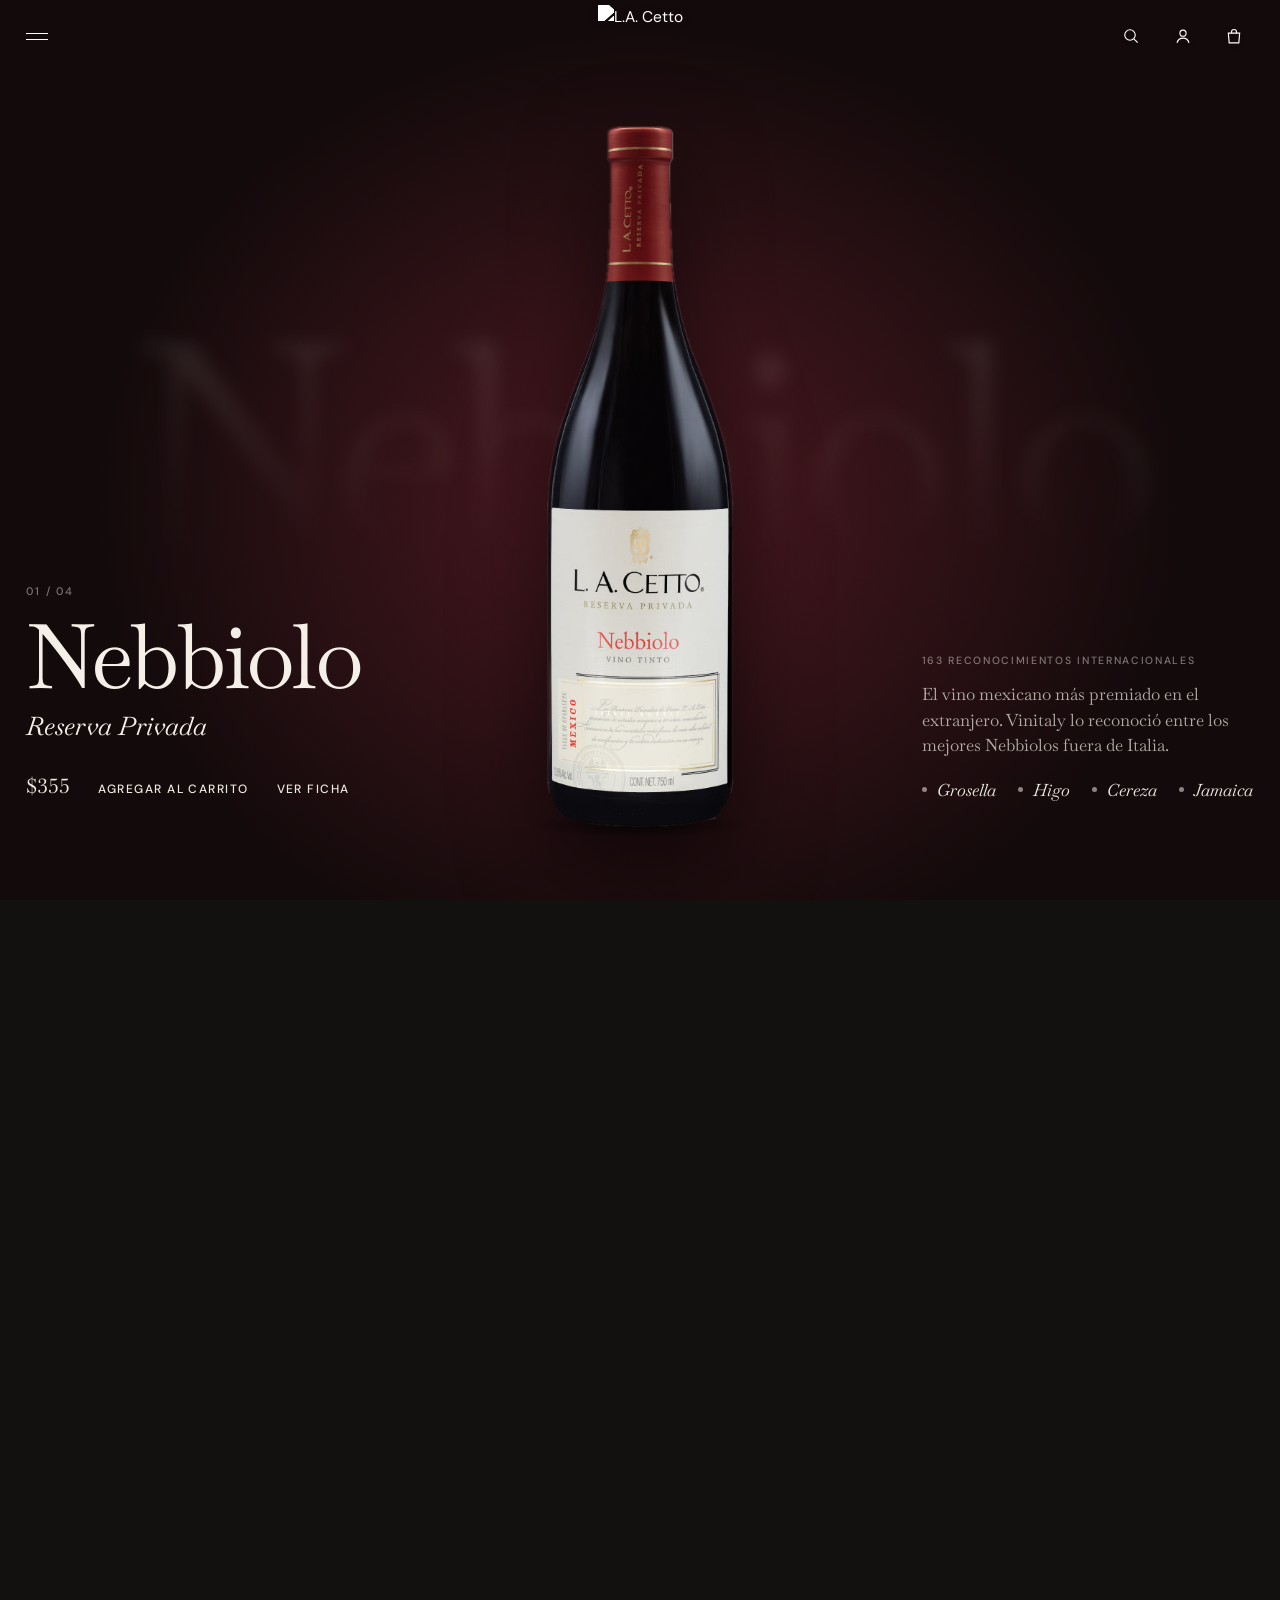
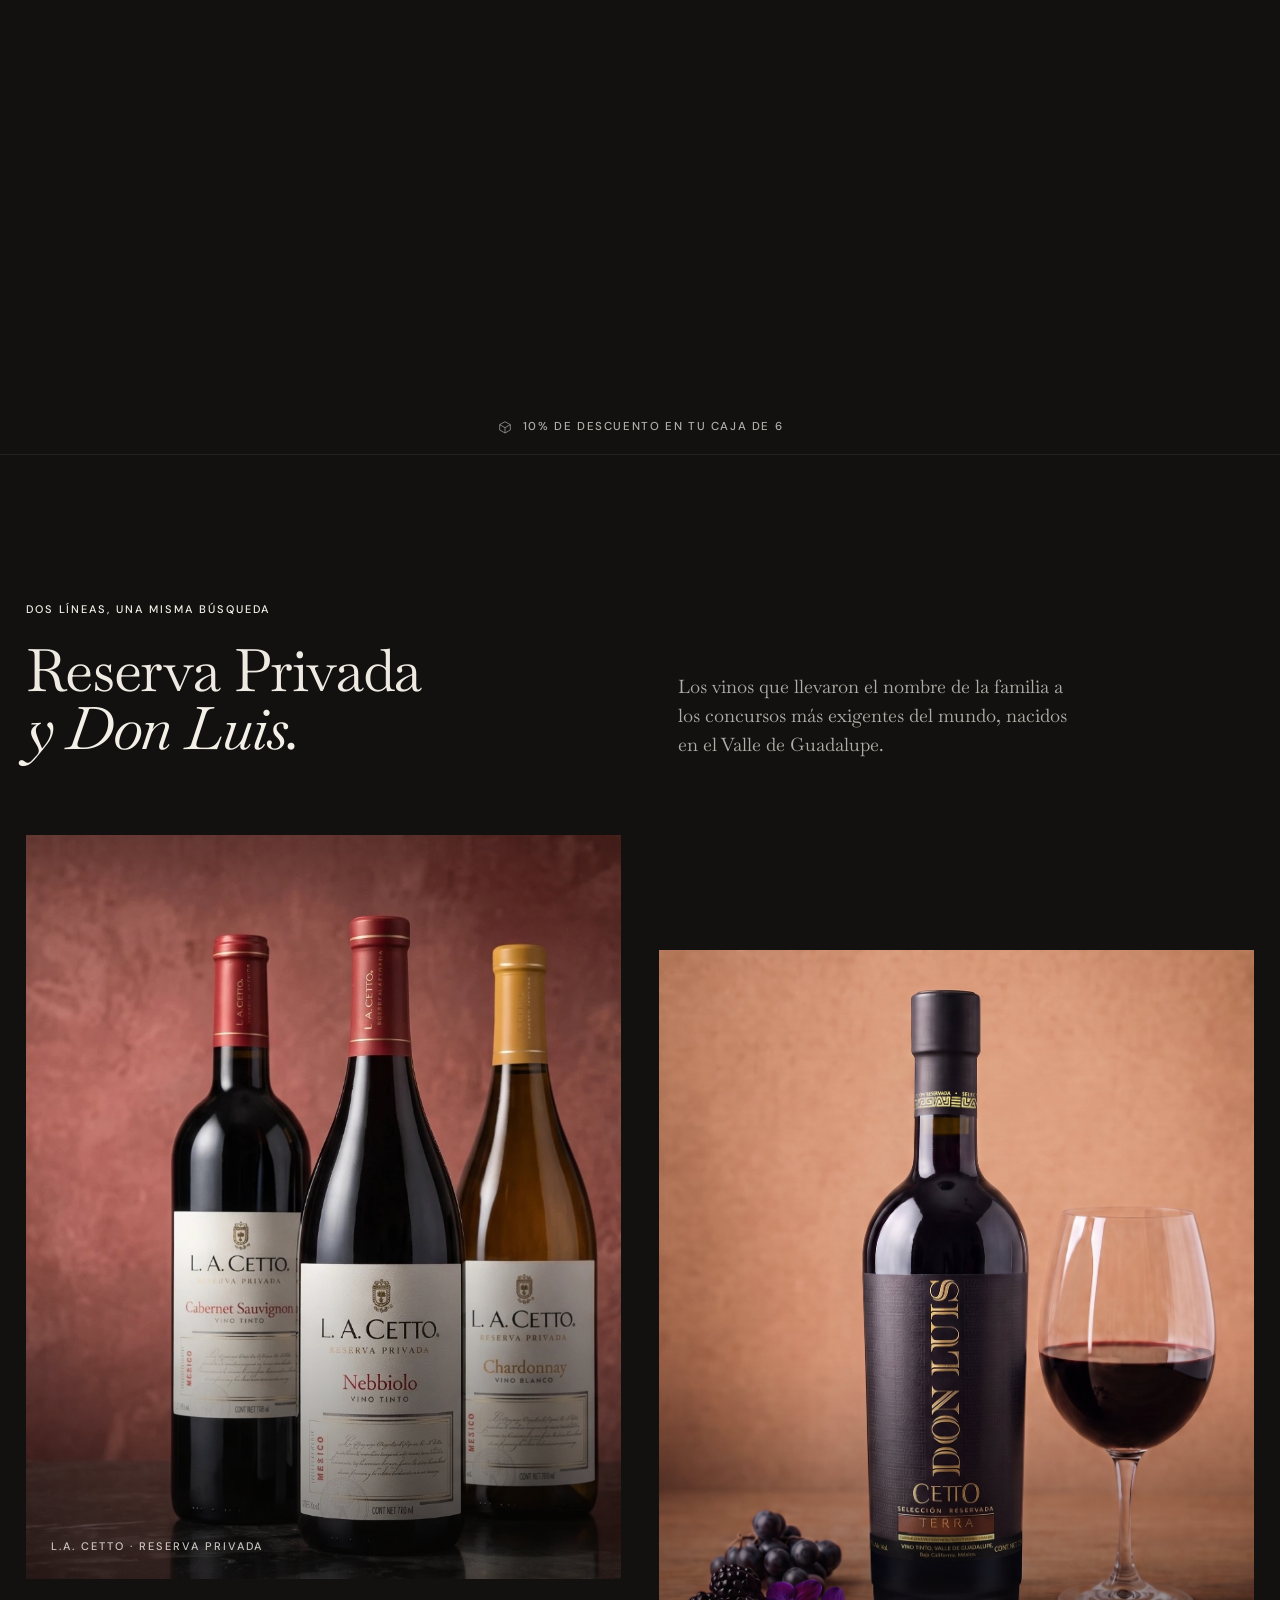
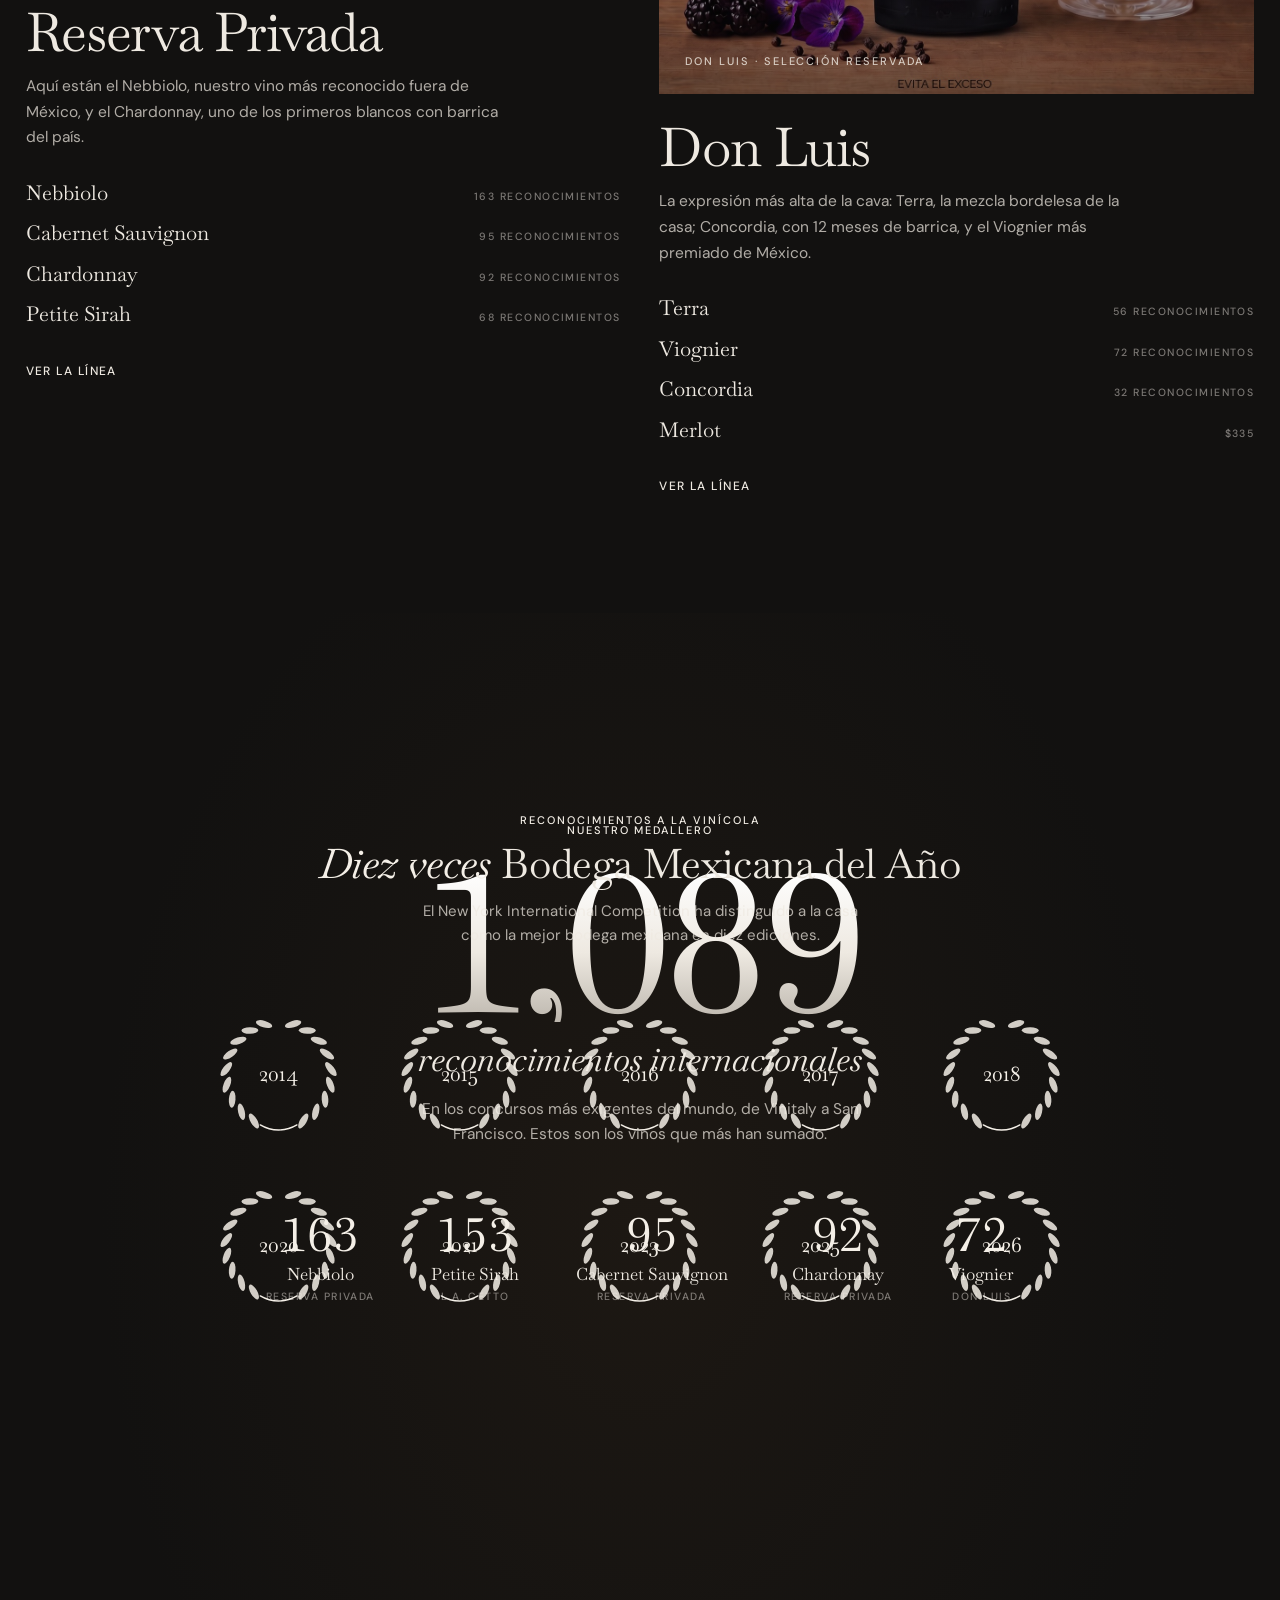
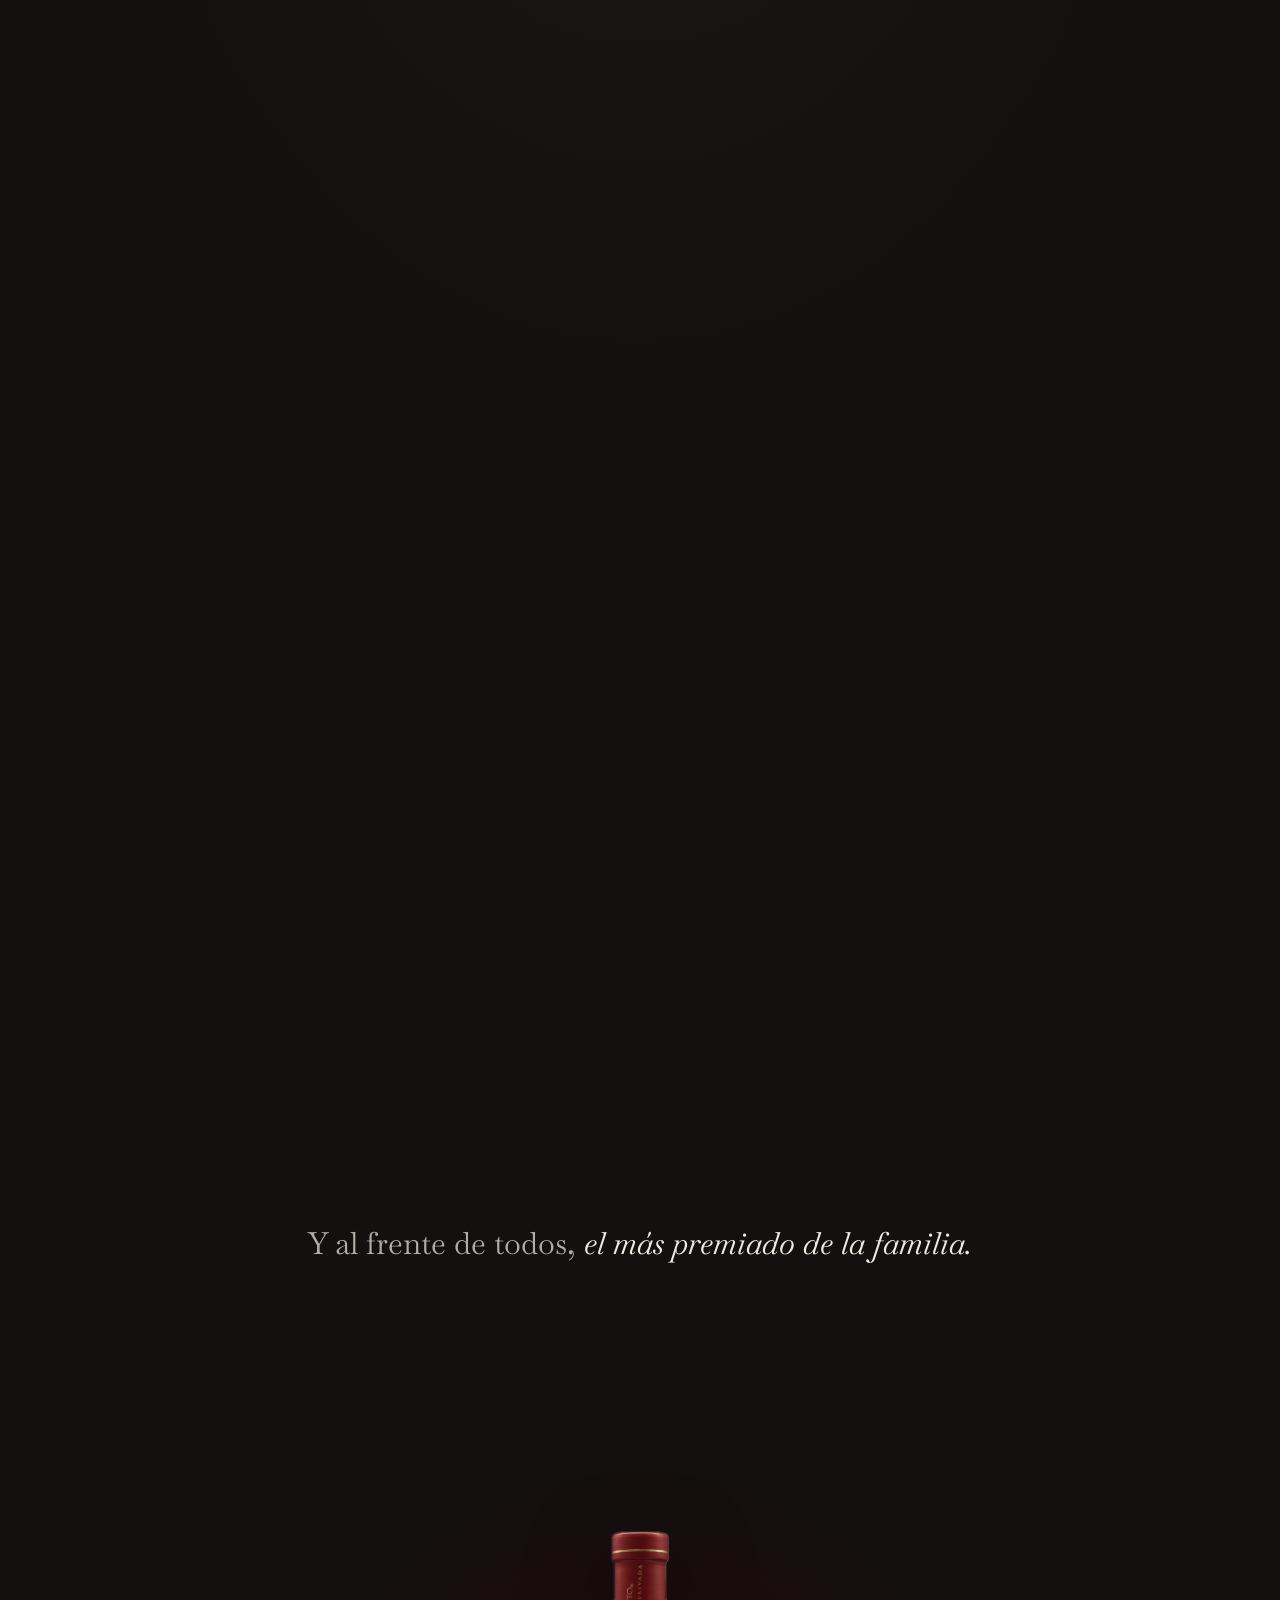
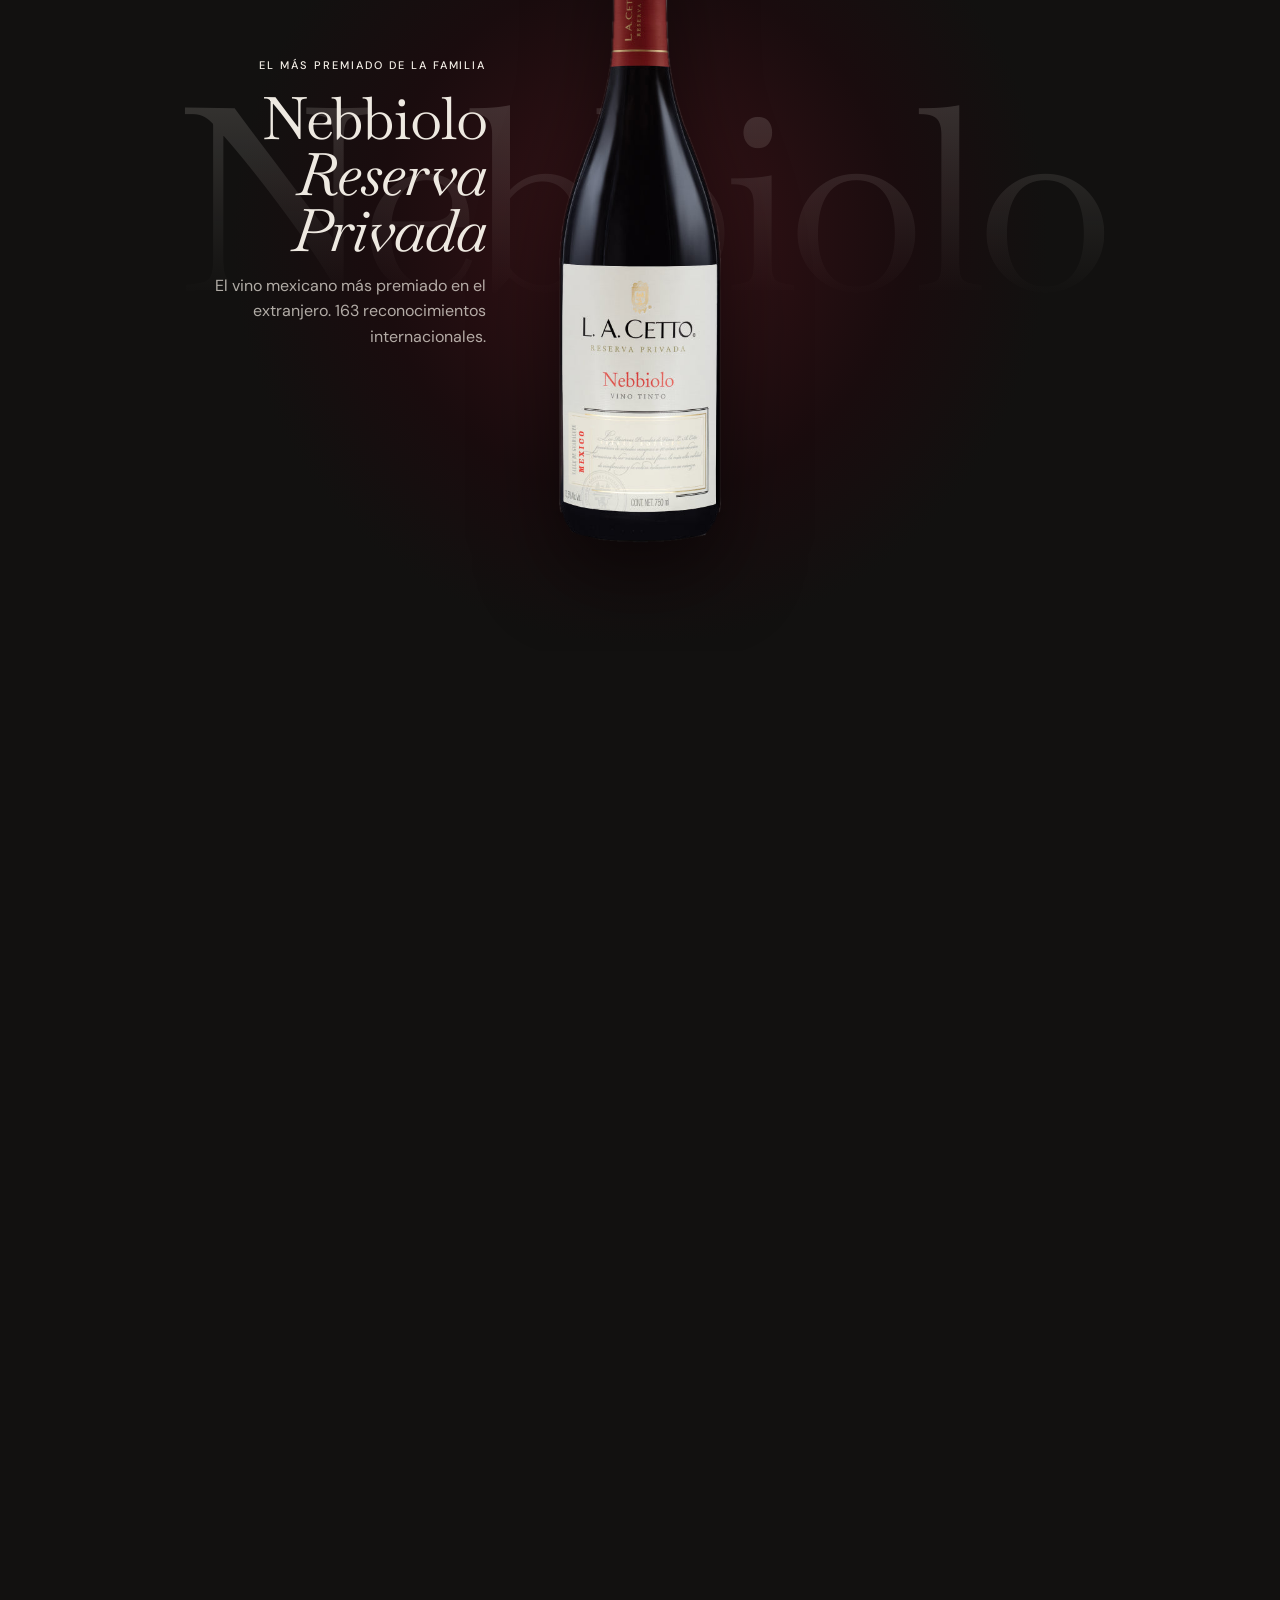
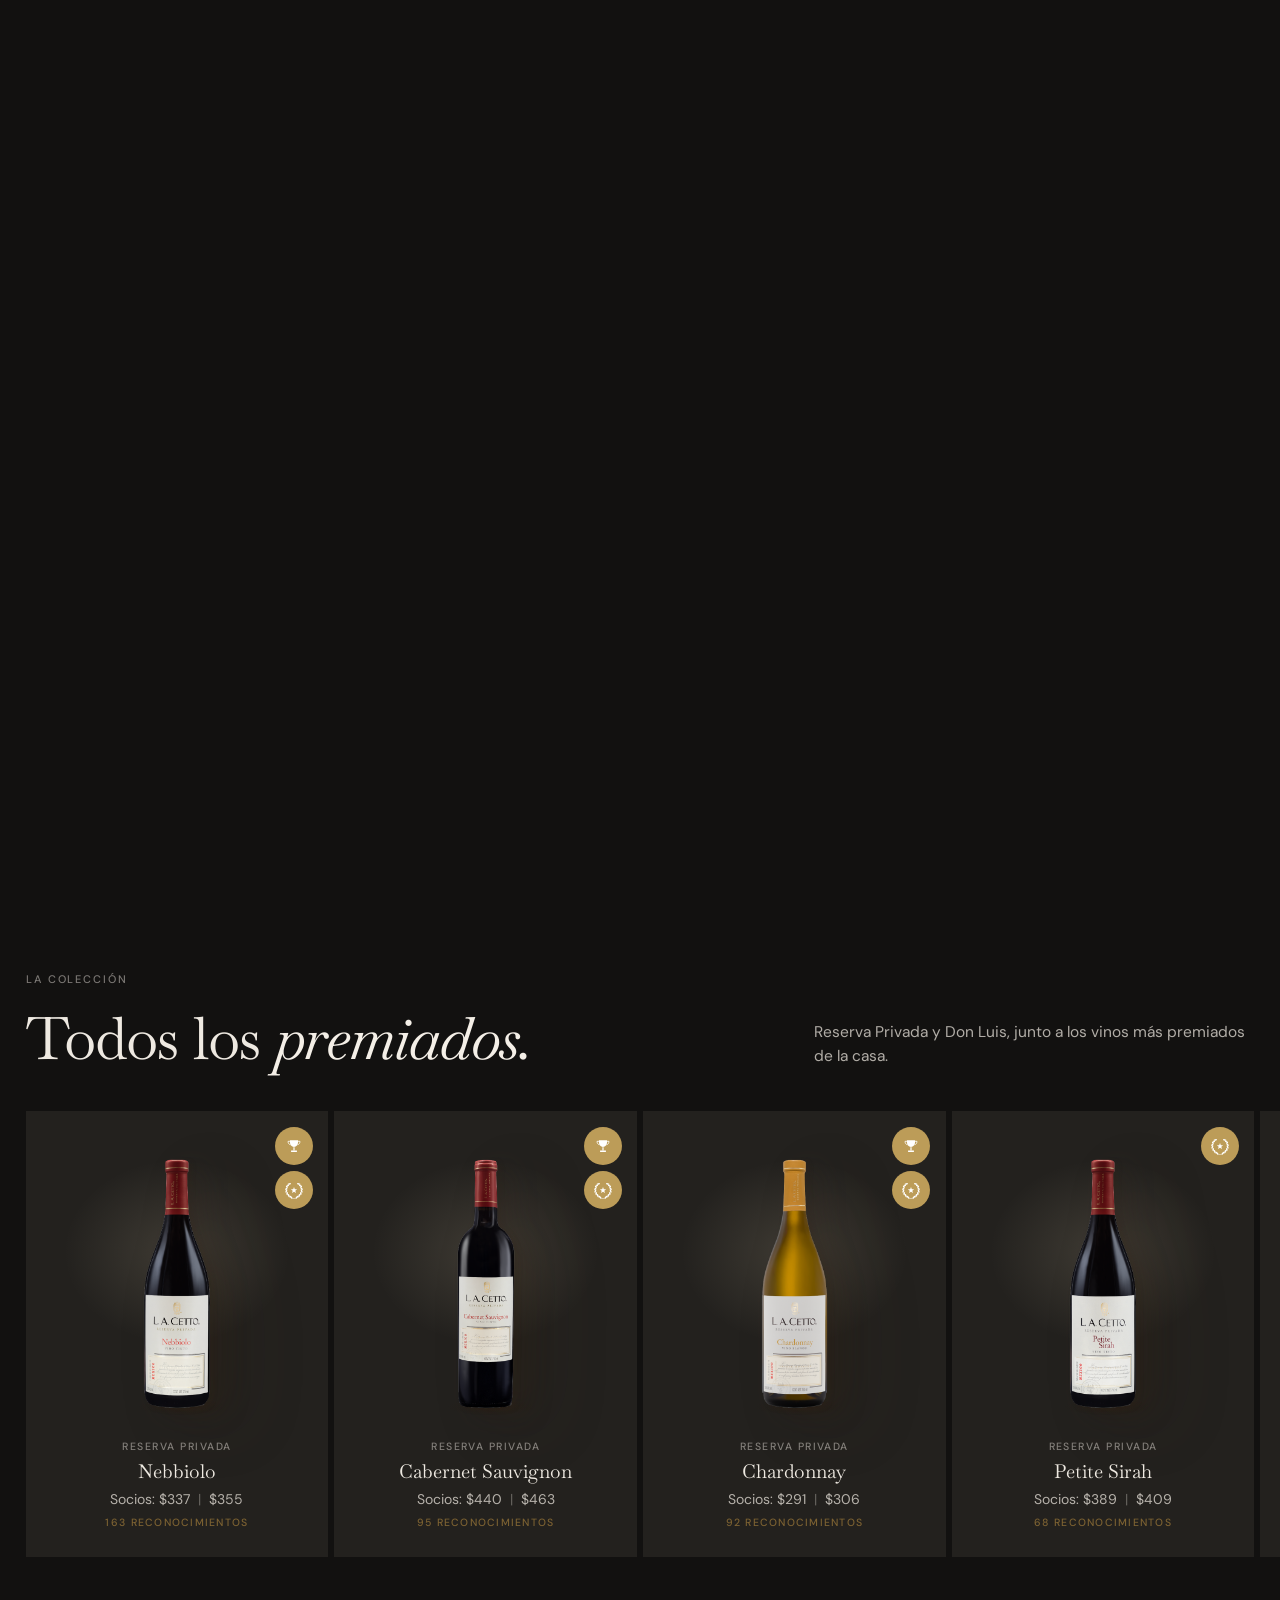
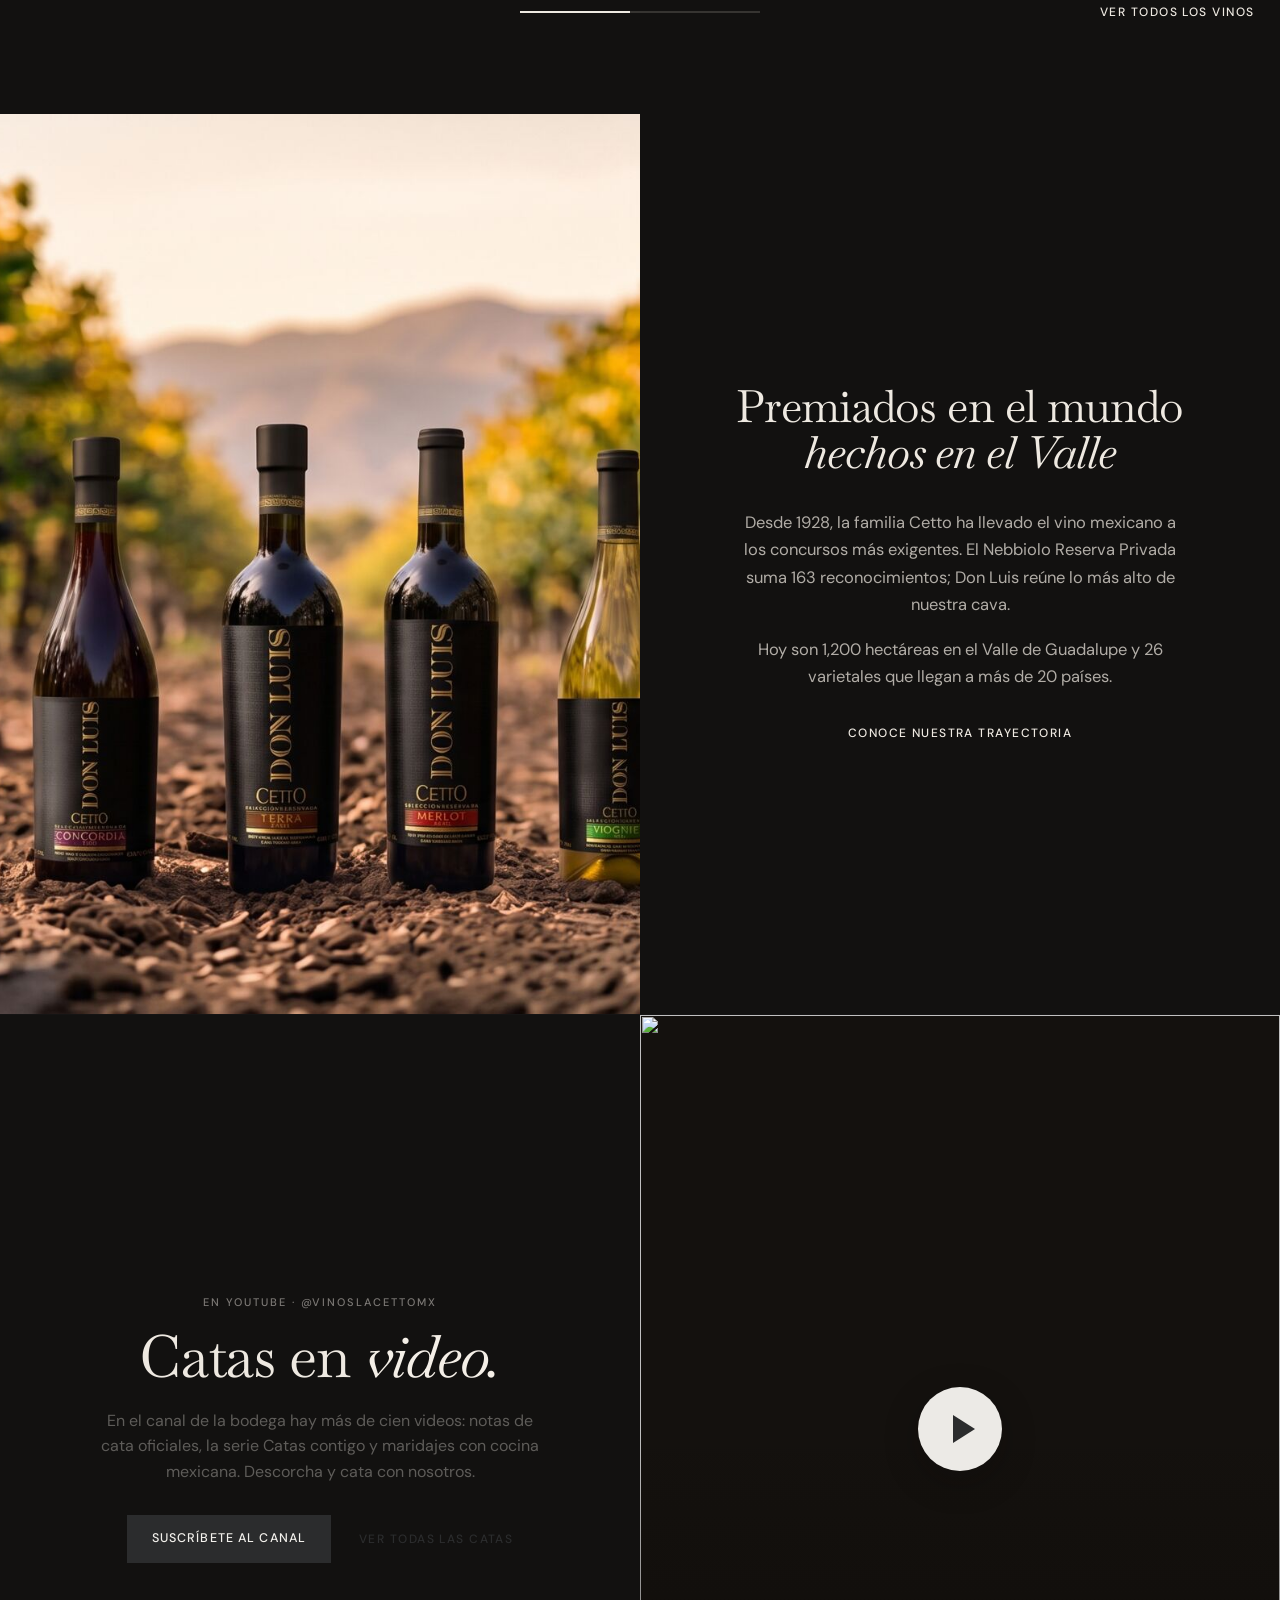
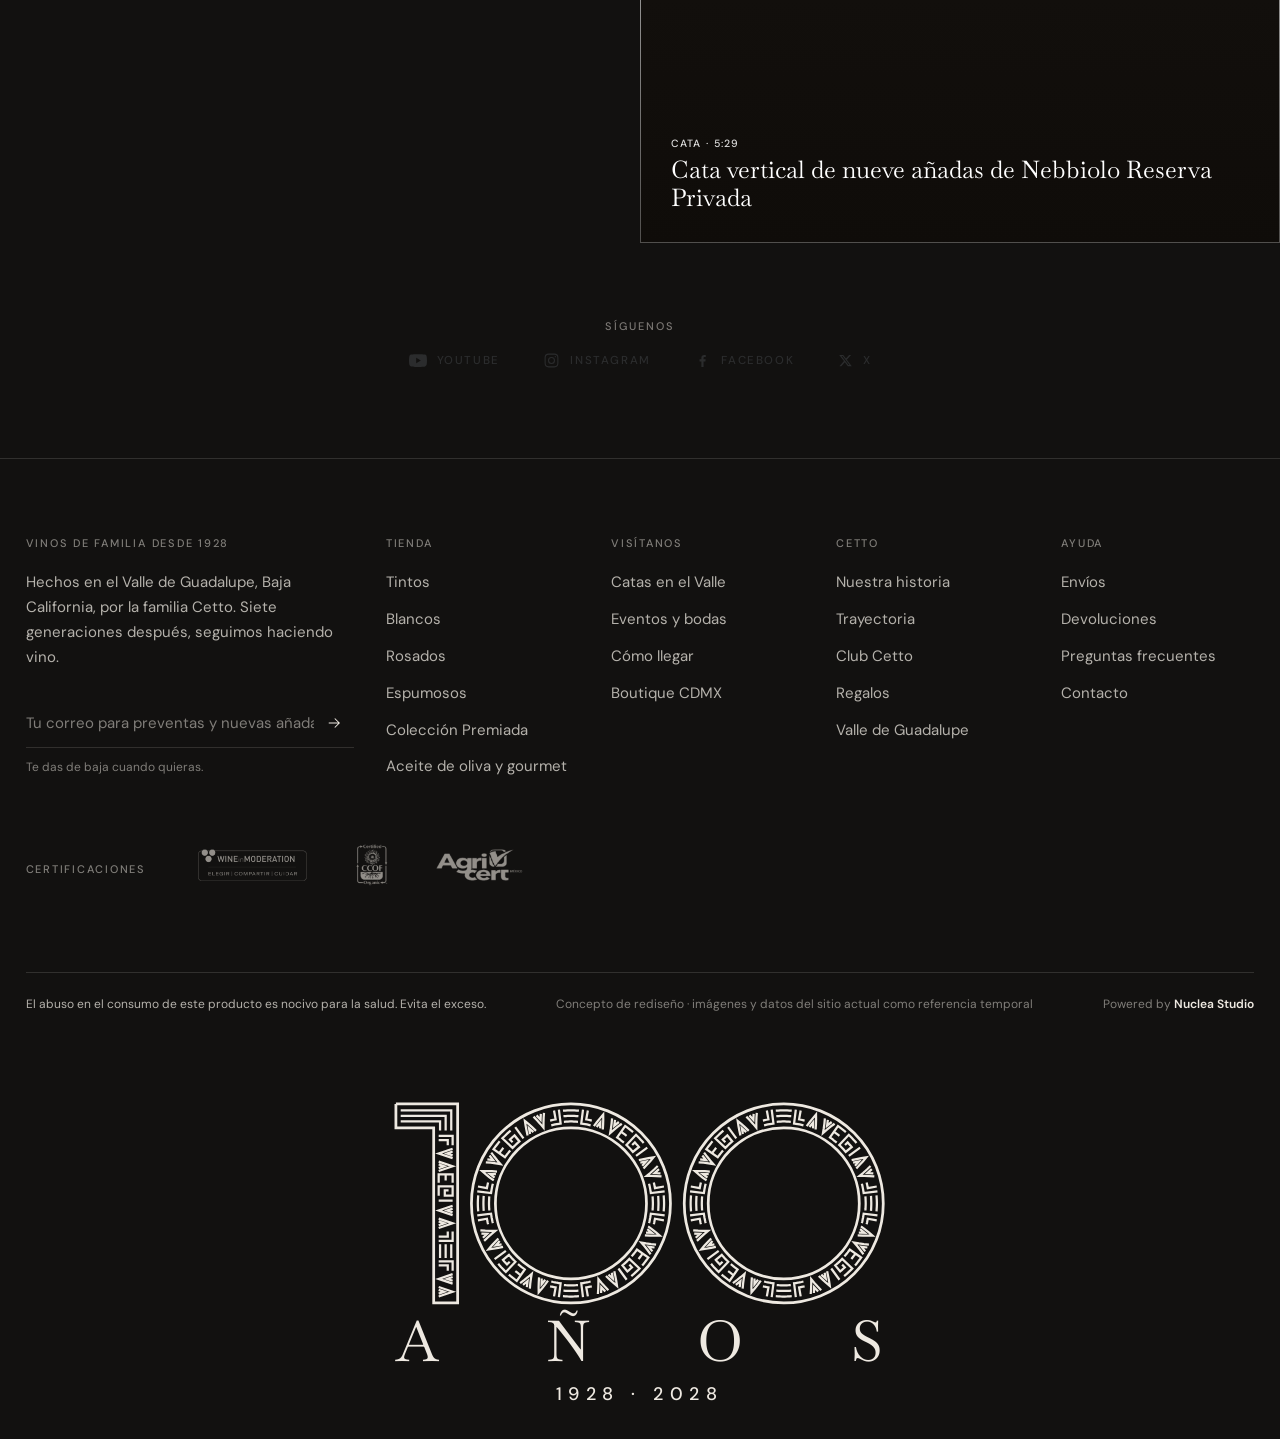
==== lacetto-coleccion.html @ 9862a03a "Concepto de rediseño de L.A. Cetto: prototipo navegable Sitio estático con portada, tienda, ficha, c" ====
<!doctype html>
<html lang="es">
<head>
<meta charset="utf-8">
<meta name="viewport" content="width=device-width, initial-scale=1">
<title>L.A. Cetto · Colección Premiada</title>
<meta name="description" content="Concepto: los vinos más reconocidos de L.A. Cetto, Reserva Privada y Don Luis. Banners que se descubren al bajar, sus 1,089 reconocimientos uno por uno y el Nebbiolo en 3D. Datos del sitio actual de lacetto.mx.">
<link rel="preconnect" href="https://fonts.googleapis.com">
<link rel="preconnect" href="https://fonts.gstatic.com" crossorigin>
<link href="https://fonts.googleapis.com/css2?family=Baskervville:ital@0;1&family=DM+Sans:opsz,wght@9..40,400..600&family=Playfair:opsz,wght@5..1200,300..500&display=swap" rel="stylesheet">
<link rel="icon" type="image/svg+xml" href="media/favicon.svg">
<!-- compartir -->
<link rel="icon" href="favicon.ico" sizes="any">
<link rel="apple-touch-icon" href="media/apple-touch-icon.png">
<meta name="theme-color" content="#F3F1EC">
<meta name="robots" content="noindex, nofollow">
<meta property="og:type" content="website">
<meta property="og:locale" content="es_MX">
<meta property="og:site_name" content="L.A. Cetto · Concepto de rediseño">
<meta property="og:title" content="L.A. Cetto · Colección Premiada">
<meta property="og:description" content="Concepto: los vinos más reconocidos de L.A. Cetto, Reserva Privada y Don Luis. Banners que se descubren al bajar, sus 1,089 reconocimientos uno por uno y el Nebbiolo en 3D. Datos del sitio actual de lacetto.mx.">
<meta property="og:url" content="https://zamirpadilla.github.io/lacetto-concepto/lacetto-coleccion.html">
<meta property="og:image" content="https://zamirpadilla.github.io/lacetto-concepto/media/og-banner.jpg">
<meta property="og:image:width" content="1200">
<meta property="og:image:height" content="630">
<meta property="og:image:alt" content="Chardonnay Reserva Privada de L.A. Cetto sobre una roca frente al mar, con el texto: Una boutique de vinos, de punta a punta">
<meta name="twitter:card" content="summary_large_image">
<meta name="twitter:title" content="L.A. Cetto · Colección Premiada">
<meta name="twitter:description" content="Concepto: los vinos más reconocidos de L.A. Cetto, Reserva Privada y Don Luis. Banners que se descubren al bajar, sus 1,089 reconocimientos uno por uno y el Nebbiolo en 3D. Datos del sitio actual de lacetto.mx.">
<meta name="twitter:image" content="https://zamirpadilla.github.io/lacetto-concepto/media/og-banner.jpg">
<!-- /compartir -->
<link rel="stylesheet" href="cetto-base.css">
<style>
/* ===== Colección Premiada: empieza oscura (la cava) y al llegar a la colección se aclara ===== */
body.dk{background:#121110;color:#EEE9E1;--dk:#121110;--dk2:#1A1917;--lt:#EEE9E1;--lt2:rgba(238,233,225,.72);--lt3:rgba(238,233,225,.48);--gold:#F4EFE7;--gold2:#F4EFE7;--wine:#6E1F2A;
  transition:background-color 1s var(--ease),color 1s var(--ease)}
.dk .hdr.solid{background:rgba(18,17,16,.86);color:var(--lt);box-shadow:0 1px 0 rgba(238,233,225,.08);-webkit-backdrop-filter:blur(14px);backdrop-filter:blur(14px)}
.dk .hdr.solid .logo img{filter:brightness(0) invert(.92)}
.dk .hdr.solid .cartb .badge{background:var(--lt);color:var(--dk)}
.dk .hdr{transition:background .6s,color .6s,box-shadow .4s,transform .5s var(--ease)}
.dk .notes{background:var(--dk);border-color:rgba(238,233,225,.08)}
.dk .notes-in>span{color:var(--lt2)}
.dk :focus-visible{outline-color:var(--lt)}
.dk .ul{color:var(--lt)}
/* menú, carrito y buscador son paneles claros: su texto va oscuro */
.dk .drawer,.dk .srch,.dk .pnav,.dk .age{color:var(--ink)}
.dk .drawer .ul,.dk .srch .ul{color:var(--ink)}
.dk .drawer :focus-visible,.dk .srch :focus-visible{outline-color:var(--ink)}
.cp-k{font:500 11px/1.3 var(--sans);letter-spacing:.18em;text-transform:uppercase;color:var(--lt3)}
.cp-k.g{color:var(--gold)}
.cp-h2{font:400 clamp(40px,4.6vw,76px)/1 var(--serif);letter-spacing:-.022em}
.cp-h2 em{font-style:italic;color:var(--gold)}
/* palabra de fondo: rellena con un degradado muy tenue; aparece primero y, cuando llega el texto, se difumina */
.cp-word{position:absolute;left:50%;top:50%;transform:translate(-50%,-50%) scale(1.04);font:400 clamp(130px,22vw,380px)/.8 var(--serif);letter-spacing:-.045em;white-space:nowrap;pointer-events:none;user-select:none;
  color:transparent;background:linear-gradient(180deg,rgba(238,233,225,.16) 0%,rgba(238,233,225,.045) 70%,rgba(238,233,225,0) 100%);-webkit-background-clip:text;background-clip:text;
  opacity:0;transition:opacity 1.6s var(--ease),transform 2.6s var(--ease),filter 1.8s var(--ease)}
.cp-panel.on .cp-word{opacity:1;transform:translate(-50%,-52%)}
.cp-panel.lit .cp-word{opacity:.6;filter:blur(9px)}

/* ---------- 1. Portada: la escena se queda y cada banner nuevo se descubre de abajo hacia arriba ---------- */
.cp-stick{position:relative;height:calc(var(--n,4) * 100svh)}
.cp-stage{position:sticky;top:0;height:100svh;overflow:hidden;background:var(--dk)}
.cp-panel{position:absolute;inset:0;overflow:hidden;background:radial-gradient(56% 70% at 50% 56%,var(--c1),var(--c2) 76%);will-change:clip-path}
.cp-panel::before{content:"";position:absolute;inset:-50%;background-image:var(--grain);opacity:.15;mix-blend-mode:overlay;pointer-events:none;z-index:1}
.cp-ph{position:absolute;inset:0;width:100%;height:100%;object-fit:cover;object-position:50% 50%}
.cp-panel.has-ph::after{content:"";position:absolute;inset:0;z-index:1;background:linear-gradient(90deg,rgba(10,8,7,.6) 0%,rgba(10,8,7,0) 34%,rgba(10,8,7,0) 66%,rgba(10,8,7,.6) 100%)}
/* la botella al centro */
.cp-b{position:absolute;z-index:2;left:50%;bottom:8svh;height:min(78svh,840px);width:auto;transform:translate(-50%,10px);opacity:0;filter:drop-shadow(0 34px 44px rgba(0,0,0,.6));transition:opacity 1.4s var(--ease),transform 1.8s var(--ease)}
.cp-panel.on .cp-b{opacity:1;transform:translate(-50%,0)}
.cp-sh{position:absolute;z-index:1;left:50%;bottom:calc(8svh - 10px);width:min(17vw,240px);height:26px;transform:translateX(-50%);border-radius:50%;background:radial-gradient(closest-side,rgba(0,0,0,.6),rgba(0,0,0,0))}
/* a la izquierda el nombre y su línea; a la derecha la descripción, los reconocimientos y las notas */
.cp-tx{position:absolute;z-index:3;bottom:clamp(64px,11vh,120px)}
.cp-tx>*{opacity:0;transform:translateY(16px);transition:opacity 1s var(--ease),transform 1.2s var(--ease)}
.cp-panel.lit .cp-tx>*{opacity:1;transform:none}
.cp-tx>:nth-child(2){transition-delay:.1s}.cp-tx>:nth-child(3){transition-delay:.2s}.cp-tx>:nth-child(4){transition-delay:.3s}
.cp-r>:nth-child(1){transition-delay:.25s}.cp-r>:nth-child(2){transition-delay:.35s}.cp-r>:nth-child(3){transition-delay:.45s}
.cp-l{left:var(--m);width:min(34vw,500px)}
.cp-r{right:var(--m);width:min(26vw,380px)}
.cp-tx h1,.cp-tx h2{margin-top:16px;font:400 clamp(58px,7vw,120px)/.88 var(--serif);letter-spacing:-.03em;color:#F4EFE7}
.cp-line{display:block;margin-top:14px;font:italic 400 clamp(22px,2vw,30px)/1.2 var(--serif);color:#F4EFE7}
.cp-buy{display:flex;align-items:baseline;flex-wrap:wrap;gap:12px 28px;margin-top:34px}
.cp-pr{font:400 clamp(20px,1.5vw,24px)/1 var(--serif);font-variant-numeric:lining-nums tabular-nums;color:var(--lt)}
.cp-buy .ul{color:var(--lt)}
.cp-aw{display:block;font:500 10.5px/1.5 var(--sans);letter-spacing:.16em;text-transform:uppercase;color:var(--lt3)}
.cp-q{margin-top:14px;font:400 clamp(17px,1.3vw,20px)/1.5 var(--serif);color:var(--lt2)}
.cp-notes{display:flex;flex-wrap:wrap;gap:6px 22px;list-style:none;margin:20px 0 0;padding:0;font:italic 400 clamp(17px,1.3vw,20px)/1.3 var(--serif);color:var(--lt)}
.cp-notes li{display:inline-flex;align-items:center}
.cp-notes li::before{content:"";width:5px;height:5px;border-radius:50%;background:currentColor;opacity:.55;margin-right:10px}
/* línea de corte entre un banner y el siguiente: blanca, fina y discreta */
.cp-cut{position:absolute;z-index:5;left:0;right:0;height:1px;top:0;background:linear-gradient(90deg,rgba(255,255,255,0),rgba(255,255,255,.14) 25%,rgba(255,255,255,.14) 75%,rgba(255,255,255,0));opacity:0;pointer-events:none}

/* ---------- 2. Las dos líneas: Reserva Privada y Don Luis ---------- */
.cpl{padding:clamp(96px,11vw,180px) var(--m) clamp(80px,9vw,150px);background:var(--dk)}
.cpl-hd{display:grid;grid-template-columns:minmax(0,1fr) minmax(0,1fr);gap:clamp(32px,6vw,110px);align-items:end;margin-bottom:clamp(48px,6vw,96px)}
.cpl-hd p{max-width:44ch;font:400 clamp(18px,1.45vw,22px)/1.55 var(--serif);color:var(--lt2)}
.cpl-grid{display:grid;grid-template-columns:minmax(0,1fr) minmax(0,1fr);gap:clamp(20px,3vw,48px)}
.cpl-c{display:flex;flex-direction:column}
.cpl-c:nth-child(2){margin-top:clamp(60px,9vw,150px)}
.cpl-ph{position:relative;aspect-ratio:4/5;overflow:hidden;background:#1d1a17}
.cpl-ph img{position:absolute;inset:0;width:100%;height:100%;object-fit:cover;transform:scale(1.06);transition:transform 2.2s var(--ease)}
.cpl-c:hover .cpl-ph img{transform:scale(1.01)}
.cpl-ph::after{content:"";position:absolute;inset:0;background:linear-gradient(0deg,rgba(10,8,7,.55),rgba(10,8,7,0) 45%)}
.cpl-ph .cp-k{position:absolute;z-index:2;left:clamp(18px,2vw,28px);bottom:clamp(16px,2vw,26px);color:rgba(238,233,225,.82)}
.cpl-c h3{margin-top:28px;font:400 clamp(40px,4.2vw,68px)/.95 var(--serif);letter-spacing:-.025em}
.cpl-c>p{margin-top:16px;max-width:44ch;font-size:15.5px;line-height:1.65;color:var(--lt2)}
.cpl-w{list-style:none;margin:22px 0 0;padding:0}
.cpl-w a{display:flex;align-items:baseline;justify-content:space-between;gap:16px;padding:9px 0;color:inherit}
.cpl-w b{font:400 clamp(20px,1.6vw,24px)/1.1 var(--serif);transition:color .3s,padding .4s var(--ease)}
.cpl-w span{font:500 10.5px/1 var(--sans);letter-spacing:.14em;text-transform:uppercase;color:var(--lt3)}
.cpl-w a:hover b{color:#fff;padding-left:8px}
.cpl-c .ul{align-self:flex-start;margin-top:24px}
/* entradas escalonadas: cada pieza llega un poco después de la anterior */
.sq>*,.sq>div>*,.sq .cpl-w li{opacity:0;transform:translateY(20px);transition:opacity 1s var(--ease),transform 1.2s var(--ease);transition-delay:calc(var(--i,0) * 90ms)}
.sq.in>*,.sq.in>div>*,.sq.in .cpl-w li{opacity:1;transform:none}
.sq .cpl-ph{transform:none;opacity:0;clip-path:inset(12% 0 0 0);transition:opacity 1.2s var(--ease),clip-path 1.6s var(--ease)}
.sq.in .cpl-ph{opacity:1;clip-path:inset(0 0 0 0)}
.sq .cpl-ph img{transform:scale(1.12)}
.sq.in .cpl-ph img{transform:scale(1.03)}
@media (prefers-reduced-motion:reduce){.sq>*,.sq>div>*,.sq .cpl-w li,.sq .cpl-ph{opacity:1;transform:none;clip-path:none;transition:none}}

/* ---------- 3. Medallero: centrado, limpio, y continuo con el Nebbiolo en 3D (mismo fondo) ---------- */
.cpx{position:relative;padding:0 var(--m) clamp(60px,7vw,110px);background:radial-gradient(60% 46% at 50% 26%,#1d1813 0%,#121110 70%);text-align:center}
/* primero el medallero; con el scroll se va completo y en su lugar entra "Diez veces Bodega Mexicana del Año" */
.cpx-run{position:relative;height:240svh}
.cpx-st{position:sticky;top:0;height:100svh;display:grid;place-items:center;overflow:hidden}
.cpx-st>.cpx-c,.cpx-st>.cpx-boty{grid-area:1/1;width:100%;margin:0 auto;transition:opacity 1s var(--ease),transform 1.2s var(--ease),filter 1s var(--ease)}
.cpx.b2 .cpx-st>.cpx-c{opacity:0;transform:translateY(-9vh) scale(.98);filter:blur(4px);pointer-events:none}
.cpx-st>.cpx-boty{opacity:0;transform:translateY(9vh);pointer-events:none}
.cpx.b2 .cpx-st>.cpx-boty{opacity:1;transform:none;pointer-events:auto;transition-delay:.15s}
.cpx-boty>*{opacity:0;transform:translateY(16px);transition:opacity 1s var(--ease),transform 1.2s var(--ease);transition-delay:calc(.25s + var(--i,0) * 90ms)}
.cpx.b2 .cpx-boty>*{opacity:1;transform:none}
.cpx-c{display:flex;flex-direction:column;align-items:center;max-width:980px;margin:0 auto}
.cpx-big{display:block;margin-top:clamp(22px,2.4vw,34px);font:400 clamp(110px,15vw,240px)/.8 var(--serif);letter-spacing:-.05em;font-variant-numeric:lining-nums tabular-nums;
  color:transparent;background:linear-gradient(180deg,#FFFFFF 0%,#EEE9E1 55%,#BDB7AE 100%);-webkit-background-clip:text;background-clip:text}
.cpx-t{margin-top:clamp(14px,1.6vw,22px);font:italic 400 clamp(26px,2.6vw,42px)/1.1 var(--serif);color:var(--lt)}
.cpx-lead{margin-top:18px;max-width:46ch;font-size:15.5px;line-height:1.65;color:var(--lt2)}
.cpx-top{list-style:none;display:flex;flex-wrap:wrap;justify-content:center;gap:clamp(24px,4.4vw,72px);margin:clamp(44px,5vw,72px) 0 0;padding:0}
.cpx-top a{display:grid;justify-items:center;gap:6px;color:inherit;transition:opacity .3s}
.cpx-top a:hover{opacity:.7}
.cpx-top b{font:400 clamp(38px,3.6vw,58px)/1 var(--serif);font-variant-numeric:lining-nums tabular-nums;color:var(--gold2)}
.cpx-top span{font:400 17px/1.2 var(--serif);color:var(--lt)}
.cpx-top small{font:500 10.5px/1.3 var(--sans);letter-spacing:.14em;text-transform:uppercase;color:var(--lt3)}
.cpx-boty{display:flex;flex-direction:column;align-items:center;max-width:920px}
.cpx-boty h3{margin-top:16px;font:400 clamp(32px,3.2vw,52px)/1.02 var(--serif);letter-spacing:-.015em}
.cpx-boty h3 em{font-style:italic;color:var(--gold)}
.cpx-boty p{margin-top:14px;max-width:44ch;font-size:15px;line-height:1.6;color:var(--lt2)}
.wr{list-style:none;margin:clamp(40px,4.6vw,64px) auto 0;padding:0;display:grid;grid-template-columns:repeat(5,minmax(0,1fr));gap:clamp(18px,2.6vw,44px) clamp(20px,3.4vw,60px);width:min(100%,860px)}
.wr li{display:grid;place-items:center;aspect-ratio:1;opacity:0;transform:translateY(14px) scale(.96);transition:opacity .9s var(--ease),transform 1.1s var(--ease);transition-delay:calc(.3s + var(--k) * 70ms)}
.cpx.b2 .wr li{opacity:1;transform:none}
.wr svg{width:100%;height:100%;color:var(--gold);overflow:visible}
.wr text{font:400 19px var(--serif);fill:var(--gold2)}
.cpx-next{margin-top:clamp(20px,4vw,60px);font:400 clamp(24px,2.4vw,38px)/1.2 var(--serif);color:var(--lt2)}
.cpx-next em{color:var(--lt)}
.cpx-next>*{display:inline-block}

/* ---------- 4. El Nebbiolo en 3D ---------- */
.cp-3d{position:relative;height:300svh;background:var(--dk)}
.c3-stage{position:sticky;top:0;height:100svh;overflow:hidden;background:radial-gradient(38% 54% at 50% 54%,#3a1418 0%,#1a0c0e 54%,#121110 84%)}
.c3-word{left:50%;top:50%;transform:translate(-50%,-50%);font-size:clamp(120px,20vw,340px);opacity:1;filter:none}
.c3-canvas{position:absolute;left:50%;top:50%;width:min(40vw,560px);height:100svh;transform:translate(-50%,-50%);z-index:2}
.c3-fallback{position:absolute;left:50%;bottom:12svh;height:68svh;transform:translateX(-50%);z-index:2;display:none;filter:drop-shadow(0 30px 40px rgba(0,0,0,.55))}
.cp-3d.nogl .c3-fallback{display:block}
.cp-3d.nogl .c3-canvas{display:none}
.c3-sh{position:absolute;left:50%;bottom:calc(15svh - 8px);width:min(14vw,180px);height:22px;transform:translateX(-50%);border-radius:50%;background:radial-gradient(closest-side,rgba(0,0,0,.65),rgba(0,0,0,0));z-index:1}
.c3-n{position:absolute;z-index:3;top:50%;width:min(25vw,360px);opacity:0;transform:translateY(calc(-50% + 18px));transition:opacity .7s var(--ease),transform .9s var(--ease);pointer-events:none}
.c3-n.on{opacity:1;transform:translateY(-50%);pointer-events:auto}
.c3-n.l{right:calc(50% + clamp(150px,12vw,230px));text-align:right}
.c3-n.r{left:calc(50% + clamp(150px,12vw,230px));text-align:left}
.c3-n.l p{margin-left:auto;max-width:32ch}
.c3-n h2{margin-top:14px;font:400 clamp(44px,4.6vw,76px)/.95 var(--serif);letter-spacing:-.02em}
.c3-n h3{margin-top:14px;font:400 clamp(30px,3vw,46px)/1.02 var(--serif)}
.c3-n p{margin-top:14px;font-size:16px;line-height:1.6;color:var(--lt2)}
.c3-n.r p{max-width:32ch}
.c3-n .cp-buy{justify-content:flex-start}
.c3-prog{position:absolute;z-index:3;left:50%;bottom:28px;transform:translateX(-50%);display:flex;gap:8px}
.c3-prog i{width:28px;height:2px;background:rgba(238,233,225,.2);overflow:hidden}
.c3-prog i b{display:block;height:100%;background:var(--lt);transform:scaleX(0);transform-origin:left}

/* ---------- 5. La colección (aquí la página ya es clara) ---------- */
.cp-car{padding:clamp(80px,9vw,140px) 0 clamp(64px,7vw,110px);background:transparent}
.cc-hd{display:flex;justify-content:space-between;align-items:flex-end;flex-wrap:wrap;gap:16px 48px;padding:0 var(--m);margin-bottom:clamp(28px,3.4vw,48px)}
.cc-hd p{max-width:40ch;color:var(--lt2);font-size:15.5px;line-height:1.55;transition:color 1s var(--ease)}
.cc-rail{padding-inline:var(--m);scroll-padding-inline:var(--m)}
.dk .vc{background:#23211E;transition:background-color 1s var(--ease)}
.dk .vc-glow{background:radial-gradient(52% 40% at 50% 44%,rgba(255,236,200,.13),rgba(255,236,200,0) 72%)}
.dk .vc-line{color:var(--lt3)}
.dk .vc-name{color:var(--lt)}
.dk .vc-price{color:var(--lt2)}
.dk .vc-add{background:var(--lt);color:var(--dk)}
.dk .vt-bar{background:rgba(238,233,225,.16)}
.dk .vt-bar i{background:var(--lt)}

/* ---------- 6. Simple y limpia (como Bijou) ---------- */
.cp-bj{display:grid;grid-template-columns:minmax(0,1fr) minmax(0,1fr);min-height:100svh;background:transparent;color:inherit}
.cp-bj-ph{position:relative;overflow:hidden}
.cp-bj-ph img{position:absolute;inset:0;width:100%;height:100%;object-fit:cover;object-position:46% 60%}
.cp-bj-tx{display:flex;flex-direction:column;align-items:center;justify-content:center;text-align:center;padding:clamp(56px,7vw,120px) clamp(24px,4.4vw,80px)}
.cp-bj-tx h2{font:400 clamp(36px,3.5vw,58px)/1.04 var(--serif);letter-spacing:-.02em;text-wrap:balance}
.cp-bj-tx h2 em{font-style:italic}
.cp-bj-tx p{margin-top:clamp(22px,2.6vw,36px);max-width:40ch;font-size:16.5px;line-height:1.65;color:var(--lt2);transition:color 1s var(--ease)}
.cp-bj-tx p+p{margin-top:18px}
.cp-bj-tx .ul{align-self:center;margin-top:30px;color:inherit}

/* ---------- modo claro (desde la colección) ---------- */
body.dk.lt{background:#F3F1EC;color:var(--ink)}
body.dk.lt .cc-hd p,body.dk.lt .cp-bj-tx p{color:var(--ink2)}
body.dk.lt .cp-car .cp-k{color:var(--ink3)}
body.dk.lt .cp-car .cp-h2 em{color:var(--ink)}
body.dk.lt .vc{background:var(--card)}
body.dk.lt .vc-glow{background:radial-gradient(52% 40% at 50% 44%,rgba(255,255,255,.62),rgba(255,255,255,0) 72%)}
body.dk.lt .vc-line{color:var(--ink3)}
body.dk.lt .vc-name{color:var(--ink)}
body.dk.lt .vc-price{color:var(--ink2)}
body.dk.lt .vc-add{background:var(--ink);color:var(--bg)}
body.dk.lt .vt-bar{background:rgba(43,44,45,.14)}
body.dk.lt .vt-bar i{background:var(--ink)}
body.dk.lt .cp-car .ul,body.dk.lt .cp-bj .ul{color:var(--ink)}
body.dk.lt .hdr.solid{background:rgba(243,241,236,.9);color:var(--ink);box-shadow:0 1px 0 var(--line)}
body.dk.lt .hdr.solid .logo img{filter:none}
body.dk.lt .hdr.solid .cartb .badge{background:var(--ink);color:var(--bg)}
body.dk footer.ft{transition:color 1s var(--ease)}
body.dk.lt footer.ft{--fc:var(--ink);--fc2:var(--ink2);--fc3:var(--ink3);--fl:var(--line)}

@media (max-width:900px){
  .cp-word{top:34%;font-size:clamp(100px,28vw,210px)}
  .cp-stick{height:auto}
  .cp-stage{position:relative;height:auto;overflow:visible}
  .cp-panel{position:relative;inset:auto;height:100svh;min-height:560px;clip-path:none!important;visibility:visible!important;will-change:auto}
  .cp-cut{display:none}
  .cp-b{bottom:auto;top:10svh;height:50svh}
  .cp-sh{bottom:auto;top:calc(10svh + 50svh - 12px)}
  .cp-l{left:var(--m);right:var(--m);width:auto;bottom:calc(92px + env(safe-area-inset-bottom))}
  .cp-r{display:none}
  .cp-tx h1,.cp-tx h2{font-size:clamp(48px,13vw,66px)}
  .cp-buy{margin-top:22px}
  .cpl-hd,.cpl-grid{grid-template-columns:minmax(0,1fr)}
  .wr{gap:14px 18px}
  .cpl-c:nth-child(2){margin-top:0}
  .c3-canvas{width:86vw;top:38%;height:64svh}
  .c3-n{top:auto;bottom:calc(92px + env(safe-area-inset-bottom));width:auto;left:var(--m)!important;right:var(--m)!important;text-align:left!important;transform:translateY(18px)}
  .c3-n.on{transform:none}
  .c3-n.r p{margin-left:0}
  .c3-n .cp-buy{justify-content:flex-start}
  .c3-stage{background:radial-gradient(60% 46% at 50% 36%,#3a1418 0%,#1a0c0e 56%,#121110 86%)}
  .c3-sh{bottom:auto;top:calc(38% + 25svh)}
  .c3-fallback{bottom:auto;top:15svh;height:46svh}
  .c3-word{top:38%}
  .c3-prog{display:none}
  .cp-bj{grid-template-columns:minmax(0,1fr)}
  .cp-bj-ph{aspect-ratio:4/5}
  .cc-rail .vc{flex-basis:calc((100% - 6px) / 2)}
}
@media (max-width:640px){.cc-rail .vc{flex-basis:78%;min-height:380px}.wr{gap:10px 12px}.wr text{font-size:22px}.cpx-top{gap:22px 30px}}
@media (prefers-reduced-motion:reduce){.wr li{transition:none;opacity:1;transform:none}.cpx-st>.cpx-c,.cpx-st>.cpx-boty,.cpx-boty>*{transition:opacity .4s;transform:none!important;filter:none!important}body.dk{transition:none}.cp-word,.cp-b,.cp-tx>*,.yt-grid .th img{transition:none}}
/* ---------- 7. Catas en video ---------- */
body.dk.lt .cp-yt .cp-k,body.dk.lt .yt-soc .cp-k{color:var(--ink3)}
body.dk.lt .cp-yt .cp-h2 em{color:var(--ink)}
.cp-yt{border-top:1px solid var(--line)}
.yt-split{display:grid;grid-template-columns:minmax(0,1fr) minmax(0,1fr);min-height:min(92svh,860px)}
.yt-tx{display:flex;flex-direction:column;align-items:center;justify-content:center;text-align:center;padding:clamp(56px,7vw,120px) clamp(28px,6vw,110px)}
.yt-tx p{max-width:40ch;margin-top:22px;color:var(--ink2);font-size:16px;line-height:1.6}
.yt-cta{display:flex;flex-wrap:wrap;align-items:center;justify-content:center;gap:14px 28px;margin-top:30px}
.yt-cta .ul{color:var(--ink)}
.yt-ph{position:relative;overflow:hidden;background:#14110e;min-height:520px}
.cp-yt .vd-f{position:absolute;inset:0;display:block;width:100%;height:100%;padding:0;border:0;color:#fff;cursor:pointer;background:none}
.cp-yt .vd-f img{position:absolute;inset:0;width:100%;height:100%;object-fit:cover;transition:transform 2s var(--ease)}
.cp-yt .vd-f img.lb{transform:scale(1.34)}
.cp-yt .vd-f::after{content:"";position:absolute;inset:0;background:linear-gradient(180deg,rgba(12,9,6,0) 50%,rgba(12,9,6,.62))}
.cp-yt .vd-f:hover img{transform:scale(1.03)}
.cp-yt .vd-f:hover img.lb{transform:scale(1.37)}
.cp-yt .vd-play{position:absolute;z-index:1;left:50%;top:50%;width:84px;height:84px;margin:-42px 0 0 -42px;border-radius:50%;background:rgba(250,248,244,.94);box-shadow:0 10px 34px rgba(12,9,6,.25);transition:transform .6s var(--ease)}
.cp-yt .vd-play::before{content:"";position:absolute;left:35px;top:28px;border-style:solid;border-width:14px 0 14px 22px;border-color:transparent transparent transparent var(--ink)}
.cp-yt .vd-f:hover .vd-play{transform:scale(1.07)}
.cp-yt .vd-meta{position:absolute;z-index:1;left:clamp(18px,2.4vw,36px);right:clamp(18px,2.4vw,36px);bottom:clamp(18px,2.4vw,34px);display:grid;gap:6px;text-align:left}
.cp-yt .vd-meta small{font:500 10.5px/1.3 var(--sans);letter-spacing:.12em;text-transform:uppercase;opacity:.86}
.cp-yt .vd-meta b{font:400 clamp(20px,1.9vw,30px)/1.15 var(--serif)}
.yt-more{padding:clamp(56px,6vw,96px) var(--m) clamp(64px,7vw,110px)}
.yt-grid{list-style:none;display:grid;grid-template-columns:repeat(5,minmax(0,1fr));gap:clamp(14px,1.6vw,24px);margin:22px 0 0;padding:0}
.yt-grid button{display:block;width:100%;padding:0;border:0;background:none;color:inherit;text-align:left;cursor:pointer}
.yt-grid .th{position:relative;display:block;aspect-ratio:16/10;overflow:hidden;background:var(--bg2)}
.yt-grid .th img{position:absolute;inset:0;width:100%;height:100%;object-fit:cover;transition:transform 1.4s var(--ease)}
.yt-grid button:hover .th img{transform:scale(1.05)}
.yt-grid .th::after{content:"";position:absolute;left:50%;top:50%;width:40px;height:40px;margin:-20px 0 0 -20px;border-radius:50%;background:rgba(250,248,244,.9);opacity:0;transform:scale(.9);transition:opacity .35s,transform .45s var(--ease)}
.yt-grid button:hover .th::after{opacity:1;transform:none}
.yt-grid b{display:block;margin-top:12px;font:400 18px/1.2 var(--serif)}
.yt-grid b i{font-style:italic;color:var(--ink3)}
.yt-grid small{display:block;margin-top:5px;font:500 10.5px/1.4 var(--sans);letter-spacing:.1em;text-transform:uppercase;color:var(--ink3)}
.yt-soc{display:flex;flex-wrap:wrap;align-items:center;justify-content:center;gap:18px clamp(28px,4vw,56px);margin-top:clamp(56px,6vw,88px)}
.yt-soc{flex-direction:column;gap:18px}
.yt-soc nav{display:flex;flex-wrap:wrap;justify-content:center;gap:14px clamp(26px,3.4vw,48px)}
.yt-soc a{display:inline-flex;align-items:center;gap:10px;color:var(--ink);font:500 11.5px/1 var(--sans);letter-spacing:.14em;text-transform:uppercase;transition:opacity .25s}
.yt-soc a:hover{opacity:.6}
.yt-soc a span{display:inline}
.yt-soc b{font:inherit}
.yt-soc small{display:none}
.yt-dlg{width:min(1100px,92vw,calc((100svh - 140px) * 16 / 9));max-width:none;margin:auto;padding:0;border:0;background:#000;overflow:visible}
.yt-dlg::backdrop{background:rgba(10,8,6,.84)}
.yt-dlg-in{position:relative;aspect-ratio:16/9}
.yt-dlg-in iframe{position:absolute;inset:0;width:100%;height:100%;border:0}
.yt-x{position:absolute;right:0;top:-44px;color:#fff;font:500 11px/1 var(--sans);letter-spacing:.14em;text-transform:uppercase;padding:12px 0}
@media (max-width:1100px){.yt-grid{grid-template-columns:repeat(3,minmax(0,1fr))}}
@media (max-width:900px){.yt-split{grid-template-columns:minmax(0,1fr);min-height:0}.yt-ph{order:-1;min-height:0;aspect-ratio:16/10}.yt-grid{display:flex;overflow-x:auto;scroll-snap-type:x mandatory;margin-inline:calc(var(--m) * -1);padding-inline:var(--m);scroll-padding-inline:var(--m);scrollbar-width:none}.yt-grid::-webkit-scrollbar{display:none}.yt-grid li{flex:0 0 70vw;scroll-snap-align:start}.cp-yt .vd-play{width:64px;height:64px;margin:-32px 0 0 -32px}.cp-yt .vd-play::before{left:26px;top:21px;border-width:11px 0 11px 17px}}
</style>
</head>
<body class="dk">
<div id="chromeTop"></div>

<main>
<h1 class="sr">Colección Premiada de L.A.&nbsp;Cetto</h1>
<!-- 1. Como en Taylors: la escena se queda fija y cada banner nuevo se descubre de abajo hacia arriba; la línea de corte pasa por la botella,
     que está en el mismo lugar y a la misma escala en todos. Las fotos van en media/cp/ (ver prompts-buscador-ia.md); mientras, botella sobre color -->
<section class="cp-stick" id="cpStick" data-hero aria-label="Colección Premiada">
  <div class="cp-stage">
    <div class="cp-panels" id="cpTrack"></div>
    <i class="cp-cut" id="cpCut" aria-hidden="true"></i>
  </div>
</section>

<!-- 2. Las dos líneas de la colección -->
<section class="cpl" aria-labelledby="lnT">
  <div class="cpl-hd sq">
    <div><span class="cp-k g" style="--i:0">Dos líneas, una misma búsqueda</span><h2 class="cp-h2" id="lnT" style="margin-top:20px;--i:1">Reserva Privada<br><em>y Don Luis.</em></h2></div>
    <p style="--i:2">Los vinos que llevaron el nombre de la familia a los concursos más exigentes del mundo, nacidos en el Valle de Guadalupe.</p>
  </div>
  <div class="cpl-grid">
    <article class="cpl-c sq">
      <div class="cpl-ph"><img src="media/l-reserva.jpg" alt="Nebbiolo, Cabernet Sauvignon y Chardonnay Reserva Privada" loading="lazy" style="object-position:50% 40%"><span class="cp-k">L.A.&nbsp;Cetto · Reserva Privada</span></div>
      <h3 style="--i:1">Reserva Privada</h3>
      <p style="--i:2">Aquí están el Nebbiolo, nuestro vino más reconocido fuera de México, y el Chardonnay, uno de los primeros blancos con barrica del país.</p>
      <ul class="cpl-w" id="lnRP"></ul>
      <a class="ul" style="--i:8" href="lacetto-tienda.html?linea=reserva-privada">Ver la línea</a>
    </article>
    <article class="cpl-c sq">
      <div class="cpl-ph"><img src="media/l-donluis.jpg" alt="Terra Don Luis con una copa de vino tinto" loading="lazy" style="object-position:58% 50%"><span class="cp-k">Don Luis · Selección Reservada</span></div>
      <h3 style="--i:1">Don Luis</h3>
      <p style="--i:2">La expresión más alta de la cava: Terra, la mezcla bordelesa de la casa; Concordia, con 12 meses de barrica, y el Viognier más premiado de México.</p>
      <ul class="cpl-w" id="lnDL"></ul>
      <a class="ul" style="--i:8" href="lacetto-tienda.html?linea=don-luis">Ver la línea</a>
    </article>
  </div>
</section>

<!-- 3. Medallero: centrado y sencillo; la cifra, los vinos que más suman y la Bodega del Año. Cierra con una frase que lleva al Nebbiolo -->
<section class="cpx" id="cpx" aria-labelledby="awT">
  <div class="cpx-run" id="cpxRun"><div class="cpx-st">
  <div class="cpx-c sq">
    <span class="cp-k g" style="--i:0">Nuestro medallero</span>
    <b class="cpx-big" id="awN" style="--i:1" aria-hidden="true">1,089</b>
    <h2 class="cpx-t" id="awT" style="--i:2" aria-label="1,089 reconocimientos internacionales">reconocimientos internacionales</h2>
    <p class="cpx-lead" style="--i:3">En los concursos más exigentes del mundo, de Vinitaly a San Francisco. Estos son los vinos que más han sumado.</p>
    <ol class="cpx-top" id="awTop" style="--i:4" aria-label="Los vinos con más reconocimientos"></ol>
  </div>
  <div class="cpx-boty">
    <span class="cp-k g" style="--i:0">Reconocimientos a la vinícola</span>
    <h3 style="--i:1"><em>Diez veces</em> Bodega Mexicana del Año</h3>
    <p style="--i:2">El New York International Competition ha distinguido a la casa como la mejor bodega mexicana en diez ediciones.</p>
    <ol class="wr" id="wr" style="--i:3" aria-label="Años en que fue Bodega Mexicana del Año"></ol>
  </div>
  </div></div>
  <p class="cpx-next sq"><span style="--i:0">Y al frente de todos,</span> <em style="--i:1">el más premiado de la familia.</em></p>
</section>

<!-- 4. El Nebbiolo en 3D: gira al bajar y van apareciendo sus notas -->
<section class="cp-3d" id="cp3d" aria-labelledby="c3T">
  <div class="c3-stage">
    <span class="cp-word c3-word" aria-hidden="true">Nebbiolo</span>
    <i class="c3-sh" aria-hidden="true"></i>
    <canvas class="c3-canvas" id="c3Canvas" aria-hidden="true"></canvas>
    <img class="c3-fallback" src="media/cp/b-nebrp.png" alt="Botella de Nebbiolo Reserva Privada">
    <div class="c3-n l on" data-at="0">
      <span class="cp-k g">El más premiado de la familia</span>
      <h2 id="c3T">Nebbiolo<br><em style="font-style:italic">Reserva Privada</em></h2>
      <p id="c3Lead"></p>
    </div>
    <div class="c3-n r" data-at=".25"><span class="cp-k">En nariz</span><h3>Grosella, higo y cereza</h3><p>Con un delicado toque floral de jamaica.</p></div>
    <div class="c3-n l" data-at=".5"><span class="cp-k">En boca</span><h3>Robusto y elegante</h3><p>Taninos firmes, gran complejidad y un final largo. 14 meses en barrica de roble francés.</p></div>
    <div class="c3-n r" data-at=".75"><span class="cp-k">En la mesa</span><h3>Para cortes y quesos maduros</h3><p>Cortes de carne, platillos especiados y quesos maduros.</p><div class="cp-buy"><span class="cp-pr" id="c3Pr"></span><button class="ul" type="button" data-add="nebrp">Agregar al carrito</button></div></div>
  </div>
</section>

<!-- 5. La colección completa: aquí la página ya es clara -->
<section class="cp-car" id="lista" aria-labelledby="ccT">
  <div class="cc-hd rise"><div><span class="cp-k">La colección</span><h2 class="cp-h2" id="ccT" style="margin-top:18px">Todos los <em>premiados.</em></h2></div><p>Reserva Privada y Don Luis, junto a los vinos más premiados de la casa.</p></div>
  <div class="vt-rail cc-rail" id="ccRail" role="region" aria-label="Vinos de la colección"><ul class="vt-track" id="ccTrack"></ul></div>
  <div class="vt-foot"><div class="vt-bar" aria-hidden="true"><i id="ccBar"></i></div><a class="ul vt-all" href="lacetto-tienda.html?f=premiados">Ver todos los vinos</a></div>
</section>

<!-- 6. Simple y limpia: foto y texto -->
<section class="cp-bj" aria-labelledby="bjT">
  <div class="cp-bj-ph"><img src="media/cp-vina.jpg" alt="Botellas de la línea Don Luis entre los viñedos del Valle de Guadalupe" loading="lazy"></div>
  <div class="cp-bj-tx rise">
    <h2 id="bjT">Premiados en el mundo<br><em>hechos en el Valle</em></h2>
    <p>Desde 1928, la familia Cetto ha llevado el vino mexicano a los concursos más exigentes. El Nebbiolo Reserva Privada suma 163 reconocimientos; Don Luis reúne lo más alto de nuestra cava.</p>
    <p>Hoy son 1,200 hectáreas en el Valle de Guadalupe y 26 varietales que llegan a más de 20 países.</p>
    <a class="ul" href="lacetto-trayectoria.html">Conoce nuestra trayectoria</a>
  </div>
</section>

<!-- 7. Catas en video: como Club Cetto (texto centrado a un lado, la cata grande a sangre del otro); abajo, más catas y las redes -->
<section class="cp-yt" aria-labelledby="ytT">
  <div class="yt-split">
    <div class="yt-tx sq">
      <span class="cp-k" style="--i:0">En YouTube · @VinosLACettoMx</span>
      <h2 class="cp-h2" id="ytT" style="margin-top:18px;--i:1">Catas en <em>video.</em></h2>
      <p style="--i:2">En el canal de la bodega hay más de cien videos: notas de cata oficiales, la serie Catas contigo y maridajes con cocina mexicana. Descorcha y cata con nosotros.</p>
      <div class="yt-cta" style="--i:3"><a class="btn btn-ink" id="ytSub" href="#" target="_blank" rel="noopener">Suscríbete al canal</a><a class="ul" id="ytAll" href="#" target="_blank" rel="noopener">Ver todas las catas</a></div>
    </div>
    <div class="yt-ph" id="ytPl"></div>
  </div>
  <div class="yt-more">
    <div class="yt-soc" style="margin-top:0"><span class="cp-k">Síguenos</span><nav aria-label="Redes sociales" id="ytSoc"></nav></div>
  </div>
</section>
</main>

<div id="chromeBottom"></div>

<script src="cetto-base.js"></script>
<script src="cetto-videos.js"></script>
<script>
(()=>{
renderChrome({page:'coleccion'});
/* ---------- Catas en video: la cata grande; al pasar el mouse se ve un avance y al dar clic se reproduce ahí mismo ---------- */
{const pl=document.getElementById('ytPl');
 const PICK=[['nebrp','8e779UQIkrc'],['psrp','KMv_LEiRgVM'],['viog','voiKhcBnQ8A'],['cabrp','px4tSXn-b78'],['terra','Cjby_9BFxJk'],['chenin','sJ7jI3XM2B8']];
 const V=PICK.map(([pid,vid])=>{const v=YTV[pid].find(x=>x[0]===vid);return {pid,vid,t:v[1],d:v[2],k:v[3],w:v[4]}});
 const lab=v=>(v.k==='mar'?YTK.mar:YTK[v.k]+(v.w?' · con '+v.w:''))+' · '+v.d;
 const face=v=>'<button type="button" class="vd-f" data-v="'+v.vid+'" aria-label="Reproducir el video: '+v.t+'"><img src="'+ytThumb(v.vid,'maxresdefault')+'" alt="" loading="lazy" onload="if(this.naturalWidth<200){this.classList.add(\'lb\');this.src=\''+ytThumb(v.vid)+'\'}"><span class="vd-play" aria-hidden="true"></span><span class="vd-meta"><small>'+lab(v)+'</small><b>'+v.t+'</b></span></button>';
 pl.innerHTML=face(V[0]);
 ytInline(pl);
 document.getElementById('ytSub').href=YT_CH.sub;document.getElementById('ytAll').href=YT_CH.url+'/videos';
 const IG='<svg width="17" height="17" viewBox="0 0 24 24" fill="none" stroke="currentColor" stroke-width="1.5" aria-hidden="true"><rect x="3" y="3" width="18" height="18" rx="5"/><circle cx="12" cy="12" r="4.2"/><circle cx="17.4" cy="6.6" r=".9" fill="currentColor" stroke="none"/></svg>',
   FB='<svg width="17" height="17" viewBox="0 0 24 24" aria-hidden="true"><path fill="currentColor" d="M13.5 21v-7.6h2.6l.4-3h-3V8.5c0-.9.3-1.5 1.5-1.5h1.6V4.3c-.3 0-1.2-.1-2.3-.1-2.3 0-3.9 1.4-3.9 4v2.2H7.8v3h2.6V21z"/></svg>',
   XI='<svg width="15" height="15" viewBox="0 0 24 24" aria-hidden="true"><path fill="currentColor" d="M17.8 3h3.1l-6.8 7.7 8 10.3h-6.3l-4.9-6.4L5.3 21H2.2l7.3-8.3L1.9 3h6.4l4.4 5.8zm-1.1 16.2h1.7L7.4 4.7H5.6z"/></svg>',
   YI='<svg width="18" height="13" viewBox="0 0 24 17" aria-hidden="true"><path fill="currentColor" d="M23.5 2.7A3 3 0 0 0 21.4.5C19.5 0 12 0 12 0S4.5 0 2.6.5A3 3 0 0 0 .5 2.7C0 4.6 0 8.5 0 8.5s0 3.9.5 5.8a3 3 0 0 0 2.1 2.1c1.9.6 9.4.6 9.4.6s7.5 0 9.4-.6a3 3 0 0 0 2.1-2.1c.5-1.9.5-5.8.5-5.8s0-3.9-.5-5.8zM9.6 12.1V4.9l6.2 3.6z"/></svg>';
 document.getElementById('ytSoc').innerHTML=[[YT_CH.url,YI,'YouTube','@VinosLACettoMx'],[YT_CH.ig,IG,'Instagram','@vinoslacetto'],[YT_CH.fb,FB,'Facebook','@VinosGpoCetto'],[YT_CH.x,XI,'X','@vinoslacetto']].map(([h,ic,n,u])=>'<a href="'+h+'" target="_blank" rel="noopener" title="'+n+' '+u+'" aria-label="'+n+' '+u+' (abre en otra pestaña)">'+ic+'<span><b>'+n+'</b><small>'+u+'</small></span></a>').join('')}
const $=id=>document.getElementById(id),reduce=matchMedia('(prefers-reduced-motion: reduce)').matches,cl=v=>Math.min(1,Math.max(0,v));
const fmt=n=>Math.round(n).toLocaleString('es-MX');
/* lo que dice el medallero de lacetto.mx de cada vino */
const HL={nebrp:'El vino mexicano más premiado en el extranjero. Vinitaly lo reconoció entre los mejores Nebbiolos fuera de Italia.',
  cabrp:'Uno de los tintos más respetados y constantes del mercado mexicano, de generación en generación.',
  terra:'La mezcla bordelesa de Don Luis: Cabernet, Merlot, Petit Verdot y Malbec. La máxima expresión de un legado.',
  viog:'El Viognier más premiado de México: aromas tropicales y la frescura del Valle de Guadalupe.',
  pslac:'Reseñado por críticos internacionales y entre los 20 vinos extranjeros más vendidos en Londres.',
  charp:'Uno de los primeros blancos con barrica de México, con más de 35 años en el mercado.',
  chenin:'Lanzado en 1983, un favorito del paladar francés.',
  psrp:'Nació para el mercado internacional; su cuarta añada ya está en México.',
  conc:'Inspirado en la mezcla australiana de Cabernet Sauvignon y Shiraz, con 12 meses de barrica.',
  sbsb:'Un Sauvignon Blanc con barrica y frescura cítrica, favorito del mercado canadiense.'};

/* ---------- 1. Banners que se van descubriendo ---------- */
/* Fotos de cada banner (generadas a partir de ia-bases/cp-*.png, con la botella siempre en el mismo lugar): cuando estén en media/cp/, CP_FOTOS=true */
const CP_FOTOS=false;
const W=[
  {id:'nebrp',word:'Nebbiolo',c1:'#4a1820',c2:'#12090a',notes:['Grosella','Higo','Cereza','Jamaica']},
  {id:'cabrp',word:'Cabernet',c1:'#2f1a34',c2:'#0e0910',notes:['Grosella negra','Violetas','Cuero','Humo']},
  {id:'terra',word:'Terra',c1:'#3a2a14',c2:'#0f0c08',notes:['Frutos negros','Violetas','Tabaco','Cuero']},
  {id:'viog',word:'Viognier',c1:'#3b3115',c2:'#100e07',notes:['Flores blancas','Lima','Mandarina','Guanábana']}
];
const st=$('cpStick'),track=$('cpTrack'),stage=st.querySelector('.cp-stage'),cut=$('cpCut');
st.style.setProperty('--n',W.length);
track.innerHTML=W.map((w,i)=>{const p=P[w.id],H='h2';
  const media=CP_FOTOS?'<img class="cp-ph" src="media/cp/cp-'+w.id+'.jpg" alt="'+p.line+' '+p.name+'"'+(i?' loading="lazy"':'')+'>'
    :'<span class="cp-word" aria-hidden="true">'+w.word+'</span><i class="cp-sh" aria-hidden="true"></i><img class="cp-b" src="media/cp/b-'+w.id+'.png" alt="'+p.line+' '+p.name+'"'+(i?' loading="lazy"':'')+'>';
  return '<article class="cp-panel" style="--c1:'+w.c1+';--c2:'+w.c2+';z-index:'+(i+1)+'">'+media+
    '<div class="cp-tx cp-l"><span class="cp-k">'+String(i+1).padStart(2,'0')+' / '+String(W.length).padStart(2,'0')+'</span>'+
    '<'+H+'>'+p.name+'</'+H+'><span class="cp-line">'+p.line+'</span>'+
    '<div class="cp-buy"><span class="cp-pr">'+money(p.price)+'</span><button class="ul" type="button" data-add="'+w.id+'" aria-label="Agregar '+p.line+' '+p.name+' al carrito">Agregar al carrito</button><a class="ul" href="'+PAGES.ficha+'?p='+w.id+'">Ver ficha</a></div></div>'+
    '<div class="cp-tx cp-r"><span class="cp-aw">'+p.medals+' reconocimientos internacionales</span><p class="cp-q">'+(HL[w.id]||p.q)+'</p>'+
    '<ul class="cp-notes" aria-label="Notas de cata">'+w.notes.map(n=>'<li>'+n+'</li>').join('')+'</ul></div></article>'}).join('');
const panels=[...track.querySelectorAll('.cp-panel')];let raf=0;
/* secuencia de cada banner: primero la botella y el nombre de fondo; un momento después, el texto (y el nombre se difumina) */
const lit=new Set();
function light(k,delay){if(lit.has(k))return;lit.add(k);const el=panels[k];el.classList.add('on');setTimeout(()=>el.classList.add('lit'),reduce?0:delay)}
const mqM=matchMedia('(max-width:900px)');
function updStick(){if(mqM.matches){panels.forEach(el=>{el.style.clipPath='';el.style.visibility=''});return}const h=stage.clientHeight,tot=Math.max(1,st.offsetHeight-h),p=cl(-st.getBoundingClientRect().top/tot),pos=p*(W.length-1);
  let edge=-1;
  panels.forEach((el,k)=>{if(!k)return;const t=cl(pos-(k-1)),c=(1-t)*100;
    el.style.clipPath=t>=1?'none':'inset('+c.toFixed(2)+'% 0 0 0)';el.style.visibility=t<=0?'hidden':'visible';
    if(t>.02)el.classList.add('on');
    if(t>.92)light(k,900);
    if(t>0&&t<1)edge=c});
  cut.style.opacity=edge<0?0:1;if(edge>=0)cut.style.top=edge+'%'}
light(0,1500);
/* móvil: cada banner se enciende al verse */
{const pio=new IntersectionObserver(es=>es.forEach(en=>{if(en.isIntersecting&&mqM.matches)light(panels.indexOf(en.target),500)}),{threshold:.45});panels.forEach(p=>pio.observe(p))}

/* ---------- 2. Las dos líneas ---------- */
const lineList=ids=>ids.filter(id=>P[id]).map((id,k)=>'<li style="--i:'+(3+k)+'"><a href="'+PAGES.ficha+'?p='+id+'"><b>'+P[id].name+'</b><span>'+(P[id].medals?P[id].medals+' reconocimientos':money(P[id].price))+'</span></a></li>').join('');
$('lnRP').innerHTML=lineList(['nebrp','cabrp','charp','psrp']);
$('lnDL').innerHTML=lineList(['terra','viog','conc','dlmer']);
/* las piezas con entrada escalonada aparecen al llegar a la vista */
{const io=new IntersectionObserver(es=>es.forEach(en=>{if(en.isIntersecting){en.target.classList.add('in');io.unobserve(en.target)}}),{rootMargin:'0px 0px -12% 0px'});document.querySelectorAll('.sq').forEach(el=>io.observe(el))}

/* ---------- 3. Medallero: la cifra cuenta al aparecer; debajo, los vinos que más suman ---------- */
const TOTAL=1089;
/* medallero → Bodega Mexicana del Año, según el avance dentro de la sección */
{const cx=$('cpx'),run=$('cpxRun');const tick=()=>{const r=run.getBoundingClientRect(),tot=r.height-innerHeight;if(tot<=0)return;const p=-r.top/tot;
  if(p>.5&&!cx.classList.contains('b2'))cx.classList.add('b2');else if(p<.42&&cx.classList.contains('b2'))cx.classList.remove('b2')};
 addEventListener('scroll',()=>requestAnimationFrame(tick),{passive:true});addEventListener('resize',tick);tick()}
$('awTop').innerHTML=['nebrp','pslac','cabrp','charp','viog'].filter(id=>P[id]).map(id=>'<li><a href="'+PAGES.ficha+'?p='+id+'"><b>'+P[id].medals+'</b><span>'+P[id].name+'</span><small>'+P[id].line+'</small></a></li>').join('');
{const b=$('awN');let done=false;new IntersectionObserver((es,o)=>{if(!es[0].isIntersecting||done)return;done=true;o.disconnect();if(reduce){b.textContent=fmt(TOTAL);return}
  const s0=performance.now(),T=2000;b.textContent='0';const stp=n=>{const u=Math.min(1,(n-s0)/T),e=1-Math.pow(1-u,3);b.textContent=fmt(TOTAL*e);if(u<1)requestAnimationFrame(stp)};requestAnimationFrame(stp)},{rootMargin:'0px 0px -20% 0px'}).observe(b)}
/* Bodega Mexicana del Año: coronas de laurel con el año */
const wreath=y=>{let l='';const R=46;for(const side of [-1,1])for(let k=0;k<9;k++){const ang=side<0?118+k*17:62-k*17,rad=ang*Math.PI/180,cx=60+R*Math.cos(rad),cy=60+R*Math.sin(rad),rot=ang+(side<0?-58:58);
  l+='<ellipse cx="'+cx.toFixed(1)+'" cy="'+cy.toFixed(1)+'" rx="7.4" ry="2.9" transform="rotate('+rot.toFixed(0)+' '+cx.toFixed(1)+' '+cy.toFixed(1)+')"/>'}
  return '<svg viewBox="0 0 120 120" aria-hidden="true"><g fill="currentColor" opacity=".85">'+l+'</g><path d="M44 104c5 3 10 4.5 16 4.5s11-1.5 16-4.5" fill="none" stroke="currentColor" stroke-width="1.2" stroke-linecap="round"/><text x="60" y="66" text-anchor="middle">'+y+'</text></svg>'};
const YRS=[2014,2015,2016,2017,2018,2020,2021,2023,2025,2026];
$('wr').innerHTML=YRS.map((y,k)=>'<li style="--k:'+k+'">'+wreath(y)+'<span class="sr">'+y+'</span></li>').join('');

/* ---------- 4. Botella en 3D (three.js): el perfil sale de la silueta de la foto, suavizado para que el vidrio no haga anillos;
   la etiqueta cubre el frente y los lados, y atrás se ve el vidrio ---------- */
const s3=$('cp3d'),c3=$('c3Canvas'),notes=[...s3.querySelectorAll('.c3-n')],prog=[...s3.querySelectorAll('.c3-prog b')];
$('c3Lead').textContent='El vino mexicano más premiado en el extranjero. '+P.nebrp.medals+' reconocimientos internacionales.';
$('c3Pr').textContent=money(P.nebrp.price);
let p3=0,curN=0;
function upd3(){const h=innerHeight,tot=Math.max(1,s3.offsetHeight-h);p3=cl(-s3.getBoundingClientRect().top/tot);
  const n=Math.min(3,Math.floor(p3*4+.0001));if(n!==curN){curN=n;notes.forEach((x,i)=>x.classList.toggle('on',i===n))}
  prog.forEach((b,i)=>b.style.transform='scaleX('+cl(p3*4-i).toFixed(3)+')')}
const g3={on:false,vis:false};
function fallback3(){s3.classList.add('nogl')}
function start3(){
  const T=window.THREE;if(!T){fallback3();return}
  let R;try{R=new T.WebGLRenderer({canvas:c3,antialias:true,alpha:true,powerPreference:'high-performance'})}catch(e){fallback3();return}
  R.setPixelRatio(Math.min(devicePixelRatio||1,2));R.outputEncoding=T.sRGBEncoding;R.toneMapping=T.ACESFilmicToneMapping;R.toneMappingExposure=1;R.physicallyCorrectLights=true;
  const scene=new T.Scene(),cam=new T.PerspectiveCamera(24,1,.1,100);cam.position.set(0,.02,11);
  /* estudio: cajas de luz que se reflejan en el vidrio (más brillantes que 1 para que el reflejo sea nítido) */
  /* estudio oscuro: dos tiras de luz angostas (izquierda fría, derecha cálida) que dejan un reflejo limpio en el vidrio, sin halos en la orilla */
  const pm=new T.PMREMGenerator(R),env=new T.Scene();env.background=new T.Color(0x000000);
  const box=(x,y,z,w,h,c,k)=>{const m=new T.Mesh(new T.PlaneGeometry(w,h),new T.MeshBasicMaterial({color:new T.Color(c).multiplyScalar(k),side:T.DoubleSide}));m.position.set(x,y,z);m.lookAt(0,0,0);env.add(m)};
  box(-2.4,.6,4.2,.38,7,0xffffff,3.2);box(2.9,.3,3.4,.22,7,0xffdcae,1.6);box(0,5.5,2,2.4,.5,0xffffff,.8);
  scene.environment=pm.fromScene(env,.02).texture;
  /* la etiqueta se ilumina de frente, como en una foto de estudio */
  const key=new T.DirectionalLight(0xfff4e6,2.4);key.position.set(-2.2,2.6,6);scene.add(key);
  const fill=new T.DirectionalLight(0xffe9d2,.7);fill.position.set(3,.5,5);scene.add(fill);
  scene.add(new T.AmbientLight(0xffffff,.32));
  const img=new Image();img.src='media/cp/b-nebrp.png';
  img.onload=()=>{
    const w=img.naturalWidth,h=img.naturalHeight,cv=document.createElement('canvas');cv.width=w;cv.height=h;const cx=cv.getContext('2d');cx.drawImage(img,0,0);const D=cx.getImageData(0,0,w,h).data;
    const L=new Int16Array(h).fill(-1),Rr=new Int16Array(h).fill(-1);
    for(let y=0;y<h;y++){for(let x=0;x<w;x++)if(D[(y*w+x)*4+3]>110){L[y]=x;break}for(let x=w-1;x>=0;x--)if(D[(y*w+x)*4+3]>110){Rr[y]=x;break}}
    let y0=0;while(y0<h&&L[y0]<0)y0++;let y1=h-1;while(y1>0&&L[y1]<0)y1--;
    const HB=3.4,S=HB/(y1-y0);
    /* perfil: mediana (quita picos) y promedio amplio (quita ondas), de abajo hacia arriba */
    const raw=[],rows=[];for(let y=y1;y>=y0;y--){rows.push(y);raw.push(Math.max(0,(Rr[y]-L[y]+1)/2))}
    const med=raw.map((v,i)=>{const a=[];for(let k=-5;k<=5;k++){const j=i+k;if(j>=0&&j<raw.length)a.push(raw[j])}a.sort((p,q)=>p-q);return a[a.length>>1]});
    const sm=med.map((v,i)=>{let a=0,n=0;for(let k=-14;k<=14;k++){const j=i+k;if(j>=0&&j<med.length){const wgt=1-Math.abs(k)/15;a+=med[j]*wgt;n+=wgt}}return a/n});
    /* el cuerpo es un cilindro: un solo radio de la base al hombro (la etiqueta ya no deja escalón) */
    {const lim=Math.floor(sm.length*.62);let mx=0;for(let i=0;i<lim;i++)mx=Math.max(mx,sm[i]);let b=0;while(b<lim&&sm[b]>mx*.955)b++;
     const body=sm.slice(4,Math.max(5,b)).sort((p,q)=>p-q),bR=body[Math.floor(body.length*.6)]||mx;
     for(let i=0;i<b;i++)sm[i]=bR;for(let k=0;k<14&&b+k<sm.length;k++){const f=k/14;sm[b+k]=bR*(1-f)+Math.min(bR,sm[b+k])*f}}
    /* base redondeada, como el vidrio real */
    const STEP=3,pts=[new T.Vector2(0,0)];const r0=sm[0]*S;pts.push(new T.Vector2(r0*.82,0),new T.Vector2(r0*.96,.012));
    for(let i=4;i<sm.length;i+=STEP)pts.push(new T.Vector2(sm[i]*S,i*S));pts.push(new T.Vector2(sm[sm.length-1]*S*.9,(sm.length-1)*S+.004),new T.Vector2(0,(sm.length-1)*S+.006));
    const geo=new T.LatheGeometry(pts,256);geo.computeVertexNormals();geo.translate(0,-HB/2,0);
    /* textura desenvuelta: la etiqueta sale de la foto (sin la sombra de la orilla) y se prolonga hasta ±80°;
       el vidrio es un solo tono y los brillos los pone el estudio, así giran bien */
    const NP=pts.length,TH=rows.length,U=2048,tc=document.createElement('canvas');tc.width=U;tc.height=TH;const tx=tc.getContext('2d'),O=tx.createImageData(U,TH),RO=tx.createImageData(U,TH),MO=tx.createImageData(U,TH);
    const px=(x,y)=>{x=Math.max(0,Math.min(w-1,x|0));const i=(y*w+x)*4;return [D[i],D[i+1],D[i+2]]};
    const lumOf=q=>(q[0]*.3+q[1]*.59+q[2]*.11)/255;
    const glass=(()=>{const cs=[];for(let j=0;j<rows.length;j+=8){const y=rows[j],l=L[y],r=Rr[y],c=(l+r)/2,rr=(r-l)/2,q=px(c+rr*.46,y);if(lumOf(q)<.3)cs.push(q)}cs.sort((a,b)=>(a[0]+a[1]+a[2])-(b[0]+b[1]+b[2]));return cs[cs.length>>1]||[30,12,14]})();
    const rowOf=t=>{const pi=t/(TH-1)*(NP-1);const ii=Math.max(0,Math.min(rows.length-1,Math.round(pi<=3?0:pi>=NP-3?rows.length-1:(pi-3)*STEP+4)));return rows[ii]};
    const capTop=rows.length*.74;
    /* qué filas son etiqueta: la franja continua más larga de papel */
    let LB=[0,0];
    const info=rows.map((y,ri)=>{const l=L[y],r=Rr[y],c=(l+r)/2,rr=Math.max(1,(r-l)/2);let a=[0,0,0];for(const s0 of [-.52,-.46,.46,.52]){const q=px(c+rr*s0,y);a[0]+=q[0]/4;a[1]+=q[1]/4;a[2]+=q[2]/4}
      return {y,c,rr,a,paper:lumOf(a)>.32,cap:ri>capTop&&a[0]>a[1]*1.6&&a[0]>70}});
    {let best=[0,-1],st=-1;for(let i=0;i<=info.length;i++){const on=i<info.length&&info[i].paper;if(on&&st<0)st=i;if(!on&&st>=0){if(i-st>best[1]-best[0])best=[st,i];st=-1}}
     /* las filas van de abajo hacia arriba: se alarga hacia abajo mientras el centro siga siendo papel */
     while(best[0]>0&&lumOf(px(info[best[0]-1].c,info[best[0]-1].y))>.5)best[0]--;
     info.forEach((o,i)=>o.paper=i>=best[0]&&i<best[1]);if(best[1]>best[0])LB=[info[best[1]-1].y,info[best[0]].y]}
    /* la foto trae la luz del estudio: la orilla de la etiqueta sale oscura. Se mide el blanco del papel por columna y se empareja */
    const NB=64,bins=Array.from({length:NB},()=>[]);
    info.forEach(o=>{if(!o.paper)return;for(let b=0;b<NB;b++){const sv=-1+(b+.5)*2/NB;bins[b].push(lumOf(px(o.c+o.rr*sv,o.y)))}});
    const W0=bins.map(v=>{if(!v.length)return 1;v.sort((p,q)=>p-q);return v[Math.floor(v.length*.85)]||1});
    const Wb=W0.map((v,i)=>{let a=0,n=0;for(let k=-3;k<=3;k++){const j=i+k;if(j>=0&&j<NB){a+=W0[j];n++}}return a/n});
    const Wc=Math.max(Wb[NB>>1],Wb[(NB>>1)-1]),gain=sv=>{const f=(sv+1)/2*NB-.5,i0=Math.max(0,Math.min(NB-1,Math.floor(f))),i1=Math.min(NB-1,i0+1),t=Math.max(0,Math.min(1,f-i0));return Math.max(1,Math.min(1.9,Wc/(Wb[i0]*(1-t)+Wb[i1]*t)))};
    const PH=1.0,LE=1.42,sP=Math.sin(PH);
    const mix=(p,q,f)=>[p[0]*(1-f)+q[0]*f,p[1]*(1-f)+q[1]*f,p[2]*(1-f)+q[2]*f];
    const curv=y=>{const tp=LB[0],bt=LB[1];if(bt<=tp)return 0;const t=Math.max(0,Math.min(1,(y-tp)/(bt-tp)));return (4+18*t)*h/979};
    const lab=(o,sv)=>{const ys=Math.max(0,Math.min(h-1,Math.round(o.y-curv(o.y)*(1-Math.sqrt(Math.max(0,1-sv*sv)))))),l=L[ys]>=0?L[ys]:L[o.y],r=Rr[ys]>=0?Rr[ys]:Rr[o.y],c=(l+r)/2,rr=Math.max(1,(r-l)/2);
      const q=px(c+rr*sv,ys),g=gain(sv);return [Math.min(255,q[0]*g),Math.min(255,q[1]*g),Math.min(255,q[2]*g)]};
    for(let t=0;t<TH;t++){const y=rowOf(TH-1-t),o=info[rows.indexOf(y)],a=o.a,cap=o.cap,paper=o.paper;
      const eL=paper?lab(o,-sP):null,eR=paper?lab(o,sP):null;
      for(let u=0;u<U;u++){let th=u/U*Math.PI*2;if(th>Math.PI)th-=Math.PI*2;const ab=Math.abs(th),k=(t*U+u)*4;
        let col;
        if(paper){
          if(ab<=PH)col=lab(o,Math.sin(th)*.99);
          else if(ab<=LE)col=th<0?eL:eR;
          else if(ab<=LE+.025)col=mix(th<0?eL:eR,glass,(ab-LE)/.025);
          else col=glass}
        else if(cap){
          if(ab<=.62)col=px(o.c+o.rr*Math.sin(th)*.98,o.y);
          else if(ab<=.9)col=mix(px(o.c+o.rr*Math.sin(th)*.98,o.y),a,(ab-.62)/.28);
          else col=a}
        else col=glass;
        O.data[k]=col[0];O.data[k+1]=col[1];O.data[k+2]=col[2];O.data[k+3]=255;
        /* rugosidad: papel mate, vidrio pulido, cápsula satinada · metal: solo la cápsula */
        const rough=cap?82:paper&&ab<=LE+.02?212:22;RO.data[k]=RO.data[k+1]=RO.data[k+2]=rough;RO.data[k+3]=255;
        const mt=cap?150:0;MO.data[k]=MO.data[k+1]=MO.data[k+2]=mt;MO.data[k+3]=255}}
    tx.putImageData(O,0,0);const map=new T.CanvasTexture(tc);map.encoding=T.sRGBEncoding;map.anisotropy=R.capabilities.getMaxAnisotropy();
    const mk=data=>{const c2=document.createElement('canvas');c2.width=U;c2.height=TH;c2.getContext('2d').putImageData(data,0,0);return new T.CanvasTexture(c2)};
    const mat=new T.MeshPhysicalMaterial({map,roughnessMap:mk(RO),metalnessMap:mk(MO),roughness:1,metalness:1,clearcoat:.12,clearcoatRoughness:.08,envMapIntensity:.95});
    const bottle=new T.Mesh(geo,mat);scene.add(bottle);
    let sw=0,sh=0;const size=()=>{const b=c3.getBoundingClientRect();if(!b.width)return;const w=Math.round(b.width),hh=Math.round(b.height);if(w===sw&&Math.abs(hh-sh)<2)return;sw=w;sh=hh;R.setSize(w,hh,false);cam.aspect=w/hh;cam.updateProjectionMatrix()};
    size();addEventListener('resize',size);
    /* gira con el scroll unos 120°: la etiqueta llega a los lados y atrás se ve el vidrio */
    let rot=-1.05,t0=performance.now();g3.on=true;
    const ease=x=>x<.5?2*x*x:1-Math.pow(-2*x+2,2)/2;
    const loop=now=>{if(!g3.vis){g3.raf=0;return}const t=(now-t0)/1000,target=-1.05+ease(p3)*2.1;rot+=(target-rot)*.07;
      bottle.rotation.y=rot+(reduce?0:Math.sin(t*.5)*.035);bottle.position.y=reduce?0:Math.sin(t*.8)*.025;R.render(scene,cam);g3.raf=requestAnimationFrame(loop)};
    g3.kick=()=>{if(!g3.raf&&g3.vis)g3.raf=requestAnimationFrame(loop)};g3.kick();
  };
  img.onerror=fallback3;
}
new IntersectionObserver(es=>{g3.vis=es[0].isIntersecting;if(g3.vis&&g3.kick)g3.kick()},{rootMargin:'200px 0px'}).observe(s3);
{const sc=document.createElement('script');sc.src='https://cdnjs.cloudflare.com/ajax/libs/three.js/r128/three.min.js';sc.onload=start3;sc.onerror=fallback3;document.head.appendChild(sc)}

/* ---------- 5. Carrusel de la colección ---------- */
const BOT=new Set('nebrp pslac cabrp charp chenin viog psrp terra conc prim ver oto inv champ sbsb dlmer'.split(' '));
const COL=['nebrp','cabrp','charp','psrp','terra','viog','conc','pslac','chenin'];
const vcard=(id,i)=>{const p=P[id],m=p.medals||0;
  return '<li class="vc" style="--i:'+i+'"><a class="vc-a" href="'+PAGES.ficha+'?p='+id+'" draggable="false"><span class="vc-img">'+(m?'<span class="vc-aw" role="img" aria-label="'+m+' reconocimientos">'+(m>=80?'<i class="md">'+AW_TROPHY+'</i>':'')+'<i class="md">'+AW_LAUREL+'</i></span>':'')+'<i class="vc-glow" aria-hidden="true"></i><i class="vc-sh" aria-hidden="true"></i><img src="'+(BOT.has(id)?'media/bot/'+id+'.png':F(p.img,400))+'" alt="" loading="lazy" draggable="false"></span>'+
    '<span class="vc-info"><span class="vc-line">'+p.line+'</span><span class="vc-name">'+p.name+'</span><span class="vc-price">Socios: '+money(memberPrice(p.price))+' <i aria-hidden="true">|</i> '+money(p.price)+'</span>'+(m?'<span class="vc-rec">'+m+' reconocimientos</span>':'')+'</span></a>'+
    '<button class="vc-add" type="button" data-add="'+id+'" aria-label="Agregar '+p.line+' '+p.name+' al carrito"><span>Agregar al carrito</span></button></li>'};
const ccTrack=$('ccTrack'),ccRail=$('ccRail'),ccBar=$('ccBar');
ccTrack.innerHTML=COL.map(vcard).join('');ccTrack.classList.add('in');
function ccProg(){const max=ccRail.scrollWidth-ccRail.clientWidth,vis=ccRail.clientWidth/ccRail.scrollWidth;ccBar.parentElement.style.visibility=max>4?'visible':'hidden';ccBar.style.width=(vis*100)+'%';ccBar.style.transform='translateX('+(max>0?ccRail.scrollLeft/max*(1/vis-1)*100:0)+'%)'}
ccRail.addEventListener('scroll',()=>requestAnimationFrame(ccProg),{passive:true});addEventListener('resize',ccProg);ccProg();
{let dg=null;ccRail.addEventListener('pointerdown',e=>{if(e.pointerType!=='mouse'||e.button!==0||e.target.closest('.vc-add'))return;dg={x:e.clientX,s:ccRail.scrollLeft,m:false,id:e.pointerId}});
 addEventListener('pointermove',e=>{if(!dg||e.pointerId!==dg.id)return;const dx=e.clientX-dg.x;if(!dg.m&&Math.abs(dx)>5){dg.m=true;ccRail.classList.add('drag')}if(dg.m)ccRail.scrollLeft=dg.s-dx});
 addEventListener('pointerup',e=>{if(!dg||e.pointerId!==dg.id)return;const m=dg.m;dg=null;ccRail.classList.remove('drag');
  if(m){const block=ev=>{ev.preventDefault();ev.stopPropagation()};ccRail.addEventListener('click',block,{capture:true,once:true});setTimeout(()=>ccRail.removeEventListener('click',block,{capture:true}),80)}})}

/* ---------- oscuro → claro: desde la colección, la página entera se aclara con un fundido ---------- */
const car=$('lista');
const updMode=()=>{const r=car.getBoundingClientRect();document.body.classList.toggle('lt',r.top<innerHeight*.6)};

/* ---------- scroll ---------- */
const onScroll=()=>{if(!raf)raf=requestAnimationFrame(()=>{raf=0;updStick();upd3();updMode()})};
addEventListener('scroll',onScroll,{passive:true});addEventListener('resize',()=>{updStick();upd3();updMode()});updStick();upd3();updMode();
observeReveals();
})();
</script>
</body>
</html>
---- cetto-base.css ----
/* Base: tipografía y color heredados del sitio actual (serif Baskerville + DM Sans, gris cálido #F4F4F4, texto #2B2C2D, botón taupe #B7ACA2) */
:root{
  --bg:#F3F1EC; --bg2:#E7E3DC; --bg3:#DAD3C9; --taupe:#B7ACA2;
  --ink:#2B2C2D; --ink2:#5E5C59; --ink3:#68645F; --line:rgba(43,44,45,.15);
  --dark:#1E1D1C; --wine:#6B2230;
  --serif:'Baskervville',Baskerville,'Libre Baskerville',Georgia,serif;
  --sans:'DM Sans',system-ui,-apple-system,sans-serif;
  --m:clamp(16px,2vw,28px); --g:clamp(6px,.8vw,12px); --sec:clamp(64px,8vw,124px);
  --ease:cubic-bezier(.2,.7,.1,1);
  --grain:url("data:image/svg+xml;utf8,<svg xmlns='http://www.w3.org/2000/svg' width='200' height='200'><filter id='n'><feTurbulence type='fractalNoise' baseFrequency='.9' numOctaves='2' stitchTiles='stitch'/><feColorMatrix type='saturate' values='0'/></filter><rect width='100%' height='100%' filter='url(%23n)'/></svg>");
}
*{box-sizing:border-box;margin:0;padding:0}
html{scroll-behavior:smooth}
body{overflow-x:clip;background:var(--bg);color:var(--ink);font:400 15.5px/1.6 var(--sans);-webkit-font-smoothing:antialiased;text-rendering:optimizeLegibility}
img,video{display:block;max-width:100%}
a{color:inherit;text-decoration:none}
button{font:inherit;color:inherit;background:none;border:0;cursor:pointer;text-align:inherit}
:focus-visible{outline:2px solid var(--ink);outline-offset:3px;box-shadow:0 0 0 3px var(--bg)}
.sr{position:absolute;width:1px;height:1px;overflow:hidden;clip:rect(0 0 0 0);white-space:nowrap}
.wrap{padding-inline:var(--m)}
.cap{font:500 11.5px/1.3 var(--sans);letter-spacing:.09em;text-transform:uppercase}
.it{font-family:var(--serif);font-style:italic;font-weight:400;letter-spacing:0;text-transform:none}
.h1{font:400 clamp(52px,8.2vw,134px)/.94 var(--serif);letter-spacing:-.022em}
.h2{font:400 clamp(36px,4.3vw,66px)/1 var(--serif);letter-spacing:-.016em}
.p{color:var(--ink2);max-width:44ch}
.btn{display:inline-flex;align-items:center;justify-content:center;gap:10px;height:48px;padding:0 24px;font:500 12.5px/1 var(--sans);letter-spacing:.09em;text-transform:uppercase;border:1px solid currentColor;transition:background .25s,color .25s,border-color .25s;white-space:nowrap}
.btn-ink{background:var(--ink);border-color:var(--ink);color:var(--bg)}
.btn-ink:hover{background:#000;border-color:#000}
.btn-light{background:#fff;border-color:#fff;color:var(--ink)}
.btn-light:hover{background:var(--bg)}
/* Enlaces de texto: sin subrayado, un tono más claro que el texto que los rodea; al pasar el cursor toman el color pleno y asoma una flecha */
.ul{--arw:url("data:image/svg+xml,%3Csvg xmlns='http://www.w3.org/2000/svg' viewBox='0 0 24 24' fill='none' stroke='black' stroke-width='1.5'%3E%3Cpath d='M2.5 12h18M14.5 6l6 6-6 6'/%3E%3C/svg%3E");display:inline-flex;align-items:center;padding:6px 0;font:500 12px/1 var(--sans);letter-spacing:.12em;text-transform:uppercase;white-space:nowrap;color:color-mix(in srgb,currentColor 70%,transparent);transition:color .35s var(--ease)}
.ul::after{content:"";flex:none;width:0;height:12px;margin-left:0;background:currentColor;-webkit-mask:var(--arw) center/contain no-repeat;mask:var(--arw) center/contain no-repeat;opacity:0;transform:translateX(-6px);transition:width .4s var(--ease),margin .4s var(--ease),opacity .3s var(--ease),transform .4s var(--ease)}
.ul:hover,.ul:focus-visible{color:inherit}
.ul:hover::after,.ul:focus-visible::after{width:17px;margin-left:10px;opacity:1;transform:none}
.price{font-variant-numeric:tabular-nums}
.sec{padding-block:var(--sec)}
.sh{display:flex;justify-content:space-between;align-items:flex-end;gap:24px;margin-bottom:clamp(24px,3vw,40px)}
.sh .side{display:flex;align-items:flex-end;gap:28px}
.sh .side p{font-size:14px;color:var(--ink2);max-width:30ch;text-align:right}
/* Composición Bijou: etiqueta sans a la izquierda, frase serif itálica a la derecha, misma línea */
.duo-line{display:flex;align-items:center;gap:16px}
.duo-line .rule{flex:1;height:1px;background:currentColor;opacity:.35}
.duo-line .it{font-size:17px}
/* Revelado por líneas (títulos sobre foto) */
.lines .ln{display:block;overflow:hidden;padding-bottom:.08em;margin-bottom:-.08em}
.lines .ln>span{display:block;transform:translateY(104%);transition:transform 1.15s var(--ease)}
.lines .ln:nth-child(2)>span{transition-delay:.09s}
.lines .ln:nth-child(3)>span{transition-delay:.18s}
.lines.in .ln>span{transform:none}
.fade{opacity:0;transition:opacity 1.2s var(--ease)}
.fade.in{opacity:1}

/* Barra superior */
.topbar{background:var(--dark);color:#E6E1D9;height:34px;display:flex;align-items:center;justify-content:space-between;gap:16px;padding-inline:var(--m);font-size:12px;letter-spacing:.02em;position:relative;z-index:60}
.topbar .msgs{display:flex;gap:28px;white-space:nowrap;overflow:hidden}
.topbar .legal{opacity:.65;white-space:nowrap}

/* Encabezado */
.hdr{position:sticky;top:0;z-index:50;height:72px;margin-bottom:-72px;display:grid;grid-template-columns:1fr auto 1fr;align-items:center;padding-inline:var(--m);color:#fff;transition:background .3s,color .3s,box-shadow .3s}
.hdr.solid{background:var(--bg);color:var(--ink);box-shadow:0 1px 0 var(--line)}
.hdr .l,.hdr .r{display:flex;align-items:center;gap:clamp(16px,2.2vw,32px)}
.hdr .r{justify-content:flex-end}
.nt{font:500 12px/1 var(--sans);letter-spacing:.09em;text-transform:uppercase;white-space:nowrap;transition:opacity .2s}
.nt:hover{opacity:.6}
.burger{display:inline-flex;align-items:center;gap:10px}
.burger i{width:20px;height:7px;border-top:1.5px solid currentColor;border-bottom:1.5px solid currentColor}
.logo img{height:46px;width:auto;transition:filter .3s}
.hdr:not(.solid) .logo img{filter:brightness(0) invert(1)}

/* Hero */
.hero{position:relative;height:100svh;min-height:620px;color:#fff;background:#2a241e;overflow:hidden}
.hero-media{position:absolute;inset:0;background:#1d150f}
.hm{position:absolute;inset:0;width:100%;height:100%;object-fit:cover;opacity:0;transition:opacity 1.4s var(--ease)}
.hm.on{opacity:1}
img.hm.on{animation:kb 7s linear both}
@keyframes kb{from{transform:scale(1.035)}to{transform:scale(1)}}
.hero::after{content:"";position:absolute;inset:0;background:linear-gradient(180deg,rgba(16,12,9,.42) 0%,rgba(16,12,9,0) 18%,rgba(16,12,9,0) 38%,rgba(16,12,9,.66) 100%)}
.hero-in{text-shadow:0 1px 18px rgba(0,0,0,.18)}
.hero-in{position:absolute;left:var(--m);right:var(--m);bottom:clamp(24px,3.6vw,48px);z-index:2}
.hero-bar{display:flex;align-items:center;gap:16px;margin-bottom:clamp(16px,2vw,26px)}
.hero-bar .cap{white-space:nowrap;min-width:10.5em}
.hero-bar #heroNum{min-width:0;font-variant-numeric:tabular-nums;opacity:.8}
.segs{flex:1;display:flex;gap:6px}
.segs button{flex:1;height:22px;position:relative}
.segs button::before,.segs button i{content:"";position:absolute;left:0;top:50%;height:2px;margin-top:-1px}
.segs button::before{right:0;background:rgba(255,255,255,.32)}
.segs button i{background:#fff;width:calc(var(--p,0) * 100%)}
.hero-row{display:grid;grid-template-columns:minmax(0,1fr) minmax(260px,350px);gap:32px;align-items:end}
.hero-side p{font-size:15.5px;line-height:1.55;color:rgba(255,255,255,.92);margin-bottom:22px}
.hero .ctas{display:flex;flex-wrap:wrap;align-items:center;gap:14px 24px}
.vid-btn{display:inline-flex;align-items:center;gap:10px;margin-top:22px;font:500 12px/1 var(--sans);letter-spacing:.09em;text-transform:uppercase;opacity:.9}
.vid-btn i{width:30px;height:30px;border:1px solid currentColor;border-radius:50%;display:grid;place-items:center}
.vid-btn:hover{opacity:1}

/* Campo de producto (botella con sombra de piso = sensación 3D) */
.fld{position:relative;background:var(--bg2);display:grid;place-items:center;overflow:hidden;isolation:isolate}
.fld img{position:relative;z-index:1;height:78%;width:100%;object-fit:contain;mix-blend-mode:multiply;transition:transform .8s var(--ease)}
.fld::after{content:"";position:absolute;left:50%;bottom:11.2%;width:28%;height:4.6%;transform:translateX(-50%);background:radial-gradient(closest-side,rgba(38,28,20,.34),rgba(38,28,20,0));transition:transform .8s var(--ease),opacity .8s}
.fld .cover{position:absolute;inset:0;z-index:2}

/* Tipos */
.types{display:grid;grid-template-columns:repeat(6,minmax(0,1fr));gap:var(--g)}
.type .fld{aspect-ratio:3/4}
.type .tn{display:flex;justify-content:space-between;align-items:baseline;margin-top:12px;font:400 22px/1.1 var(--serif)}
.type .tn svg{opacity:0;transform:translateX(-6px);transition:opacity .3s,transform .3s}
.type:hover .fld img{transform:translateY(-12px)}
.type:hover .fld::after{transform:translateX(-50%) scale(.78);opacity:.55}
.type:hover .tn svg{opacity:1;transform:none}
.qf{display:flex;flex-wrap:wrap;gap:10px 28px;margin-top:clamp(22px,2.4vw,32px);padding-top:18px;border-top:1px solid var(--line);font-size:14.5px;color:var(--ink2)}
.qf span{color:var(--ink3)}
.qf a{border-bottom:1px solid transparent;transition:border-color .2s,color .2s}
.qf a:hover{color:var(--ink);border-color:currentColor}

/* Tarjeta de producto */
.prods{display:grid;grid-template-columns:repeat(5,minmax(0,1fr));gap:var(--g)}
.pc{display:flex;flex-direction:column;min-width:0}
.pc .fld{aspect-ratio:4/5}
.pc .badge{position:absolute;top:12px;left:12px;z-index:3;font:500 11px/1.3 var(--sans);letter-spacing:.06em;color:var(--ink2)}
.pc .badge.sale{color:var(--wine)}
.qa{position:absolute;left:0;right:0;bottom:0;z-index:3;height:46px;background:var(--ink);color:var(--bg);font:500 12px/1 var(--sans);letter-spacing:.09em;text-transform:uppercase;display:flex;align-items:center;justify-content:center;gap:10px;transform:translateY(101%);transition:transform .4s var(--ease),background .2s}
.qa:hover{background:#000}
.pc .fld:hover .qa,.qa:focus-visible{transform:none}
.pc .fld:hover img{transform:translateY(-10px) scale(1.03)}
.pc .fld:hover::after{transform:translateX(-50%) scale(.8);opacity:.55}
.pc .info{display:grid;grid-template-columns:minmax(0,1fr) auto;gap:2px 12px;padding-top:12px}
.pc .ln{grid-column:1/-1;font:500 10.5px/1.4 var(--sans);letter-spacing:.09em;text-transform:uppercase;color:var(--ink3)}
.pc .nm{font:400 20px/1.15 var(--serif)}
.pc .nm small{display:block;font:400 13px/1.4 var(--sans);color:var(--ink2);margin-top:2px}
.pc .pr{font-size:15px;text-align:right;white-space:nowrap}
.pc .pr s{color:var(--ink3);font-size:13px;margin-right:4px}
.pc .bx{grid-column:1/-1;font-size:12.5px;color:var(--ink3)}
@media (hover:none){
  .qa{left:auto;width:44px;height:44px;transform:none}
  .qa .t{display:none}
}

/* Momentos */
.mom-grid{display:grid;grid-template-columns:minmax(0,5fr) minmax(0,7fr);gap:clamp(24px,4vw,72px);align-items:stretch}
.mom-l{display:flex;flex-direction:column}
.mom-list{list-style:none;margin-top:clamp(22px,2.6vw,36px)}
.mom-list button{display:flex;align-items:baseline;gap:16px;width:100%;padding:12px 0 11px;border-bottom:1px solid var(--line);font:400 clamp(26px,2.5vw,38px)/1.1 var(--serif);color:var(--ink3);transition:color .3s}
.mom-list li:first-child button{border-top:1px solid var(--line)}
.mom-list .n{font:500 11px/1 var(--sans);letter-spacing:.09em;min-width:20px;transform:translateY(-3px)}
.mom-list button:hover,.mom-list button[aria-selected="true"]{color:var(--ink)}
.mom-list button svg{margin-left:auto;opacity:0;transition:opacity .3s}
.mom-list button[aria-selected="true"] svg{opacity:1}
.mom-q{margin-top:auto;padding-top:28px;max-width:42ch}
.mom-q p{font:italic 400 clamp(18px,1.45vw,21px)/1.45 var(--serif)}
.mom-q cite{display:block;margin-top:12px;font:500 11px/1.4 var(--sans);letter-spacing:.09em;text-transform:uppercase;font-style:normal;color:var(--ink3)}
.mom-ph{position:relative;min-height:520px;overflow:hidden;background:var(--bg2)}
.mom-ph img{position:absolute;inset:0;width:100%;height:100%;object-fit:cover;transition:opacity .5s var(--ease),transform 1.4s var(--ease)}
.mom-ph img.contain{object-fit:contain;mix-blend-mode:multiply;padding:12%}
.mom-ph img.out{opacity:0;transform:scale(1.03)}
.mom-prods{grid-template-columns:repeat(4,minmax(0,1fr));margin-top:var(--g)}
.mom-more{display:flex;justify-content:space-between;align-items:center;gap:16px;margin-top:22px}
.mom-more span{font-size:14px;color:var(--ink2)}

/* Caja */
.box{background:var(--bg2)}
.box-in{display:grid;grid-template-columns:minmax(0,4fr) minmax(0,7fr);gap:clamp(32px,6vw,104px);align-items:start}
.box .p{margin-top:16px}
.steps{list-style:none;margin:34px 0 30px;position:relative}
.steps li{display:grid;grid-template-columns:20px 1fr;gap:14px;padding-bottom:20px;position:relative;color:var(--ink3)}
.steps li::before{content:"";position:absolute;left:4px;top:14px;bottom:-2px;width:1px;background:rgba(43,44,45,.2)}
.steps li:last-child::before{display:none}
.steps .d{width:9px;height:9px;border-radius:50%;border:1px solid currentColor;margin-top:6px;background:var(--bg2);position:relative;z-index:1}
.steps li.on,.steps li.done{color:var(--ink)}
.steps li.done .d{background:var(--ink)}
.steps li.done::before{background:var(--ink)}
.steps b{display:block;font:500 11.5px/1.5 var(--sans);letter-spacing:.09em;text-transform:uppercase}
.steps span.s{font-size:14px}
.size{display:flex;gap:26px}
.size button{font:400 24px/1.2 var(--serif);color:var(--ink3);padding-bottom:4px;border-bottom:1px solid transparent}
.size button[aria-pressed="true"]{color:var(--ink);border-color:var(--ink)}
.crate{background:var(--bg);padding:clamp(18px,2.4vw,32px)}
.crate-top{display:flex;justify-content:space-between;align-items:baseline;gap:12px;font-size:14px}
.crate-top b{font:400 22px/1.2 var(--serif)}
.bar{height:2px;background:rgba(43,44,45,.12);margin:12px 0 18px}
.bar i{display:block;height:100%;width:0;background:var(--ink);transition:width .6s var(--ease)}
.slots{display:grid;grid-template-columns:repeat(6,minmax(0,1fr));border-top:1px solid var(--line);border-left:1px solid var(--line)}
.slot{aspect-ratio:1/1.9;border-right:1px solid var(--line);border-bottom:1px solid var(--line);position:relative;display:grid;place-items:center;background:var(--bg)}
.slot .no{position:absolute;top:8px;left:9px;font-size:11px;color:var(--ink3)}
.slot img{height:90%;width:100%;object-fit:contain;mix-blend-mode:multiply;animation:drop .5s var(--ease)}
@keyframes drop{from{transform:translateY(-24px);opacity:0}to{transform:none;opacity:1}}
.slot .x{position:absolute;top:4px;right:4px;width:24px;height:24px;display:grid;place-items:center;font-size:15px;color:var(--ink2);opacity:0;transition:opacity .2s}
.slot:hover .x,.slot .x:focus-visible{opacity:1}
.picks-h{display:flex;justify-content:space-between;align-items:center;gap:12px;margin-top:24px}
.picks{display:flex;gap:var(--g);overflow-x:auto;padding:14px 0 8px;scrollbar-width:thin}
.pick{flex:0 0 auto;width:112px;display:flex;flex-direction:column;gap:3px;text-align:left}
.pick .fld{height:132px;margin-bottom:6px}
.pick .fld::after{bottom:8%}
.pick:hover .fld img{transform:translateY(-6px)}
.pick b{font:400 15px/1.15 var(--serif)}
.pick span{font-size:12.5px;color:var(--ink2)}
.gift{display:flex;align-items:center;gap:10px;font-size:14px;margin-top:16px;cursor:pointer}
.gift input{width:17px;height:17px;accent-color:var(--ink)}
textarea.msg{width:100%;margin-top:10px;border:1px solid var(--line);background:var(--bg2);padding:10px 12px;font:inherit;font-size:14px;resize:vertical;min-height:70px;display:none}
textarea.msg.on{display:block}
.sum{display:grid;grid-template-columns:1fr auto;gap:6px 16px;font-size:14.5px;margin-top:18px;padding-top:16px;border-top:1px solid var(--line)}
.sum .tot{font:400 22px/1.3 var(--serif)}

/* Estaciones */
.seas{display:grid;grid-template-columns:repeat(4,minmax(0,1fr))}
.sea{position:relative;min-height:clamp(480px,46vw,640px);padding:clamp(18px,1.8vw,26px);display:flex;flex-direction:column;isolation:isolate}
.sea .nm{font:400 clamp(30px,2.7vw,44px)/1 var(--serif);letter-spacing:-.01em}
.sea .vr{margin-top:8px;opacity:.7}
.sea .bt{flex:1;position:relative;display:grid;place-items:center;margin:10px 0}
.sea .bw{position:relative;display:block;height:clamp(260px,27vw,400px);aspect-ratio:1/1}
.sea .bt img{height:100%;width:100%;object-fit:contain;mix-blend-mode:multiply;position:relative;z-index:1;transition:transform .8s var(--ease)}
.sea .bw::after{content:"";position:absolute;left:50%;bottom:.6%;width:30%;height:5.5%;transform:translateX(-50%);background:radial-gradient(closest-side,rgba(38,28,20,.32),rgba(38,28,20,0));transition:transform .8s var(--ease),opacity .8s}
.sea:hover .bt img{transform:translateY(-12px) rotate(-1.5deg)}
.sea:hover .bw::after{transform:translateX(-50%) scale(.78);opacity:.6}
.sea .row{display:flex;justify-content:space-between;align-items:flex-end;gap:12px}
.sea .row b{font-weight:400;font-size:16px}
.sea .add{display:inline-flex;align-items:center;gap:8px;font:500 12px/1 var(--sans);letter-spacing:.09em;text-transform:uppercase;border-bottom:1px solid currentColor;padding-bottom:5px}
.s1{background:#EBD4CC}.s2{background:#EAE0B9}.s3{background:#DBA683}.s4{background:#C8CCD2}
.note3d{font-size:13px;color:var(--ink3);margin-top:12px}

/* Valle (foto/video que se expande) */
.valle{height:230vh;position:relative;background:var(--bg)}
.valle .stick{position:sticky;top:0;height:100svh;overflow:hidden;display:grid;place-items:center}
.valle .frame{position:absolute;inset:0;clip-path:inset(var(--iy,16%) var(--ix,24%) var(--iy,16%) var(--ix,24%));background:#3b352d}
.valle .frame video,.valle .frame img{position:absolute;inset:0;width:100%;height:100%;object-fit:cover;transform:scale(var(--sc,1.12))}
.valle .pre{position:absolute;inset:auto var(--m) var(--m) var(--m);display:flex;justify-content:space-between;align-items:flex-end;gap:24px;z-index:3;opacity:calc(1 - var(--to,0) * 1.6)}
.valle .pre .it{font-size:clamp(20px,1.8vw,26px);max-width:18ch}
.valle .pre-top{position:absolute;top:calc(72px + var(--m));left:var(--m);right:var(--m);z-index:3;opacity:calc(1 - var(--to,0) * 1.6)}
.valle .txt{position:relative;z-index:3;color:#fff;text-align:center;padding-inline:var(--m);opacity:var(--to,0);transform:translateY(calc((1 - var(--to,0)) * 26px))}
.valle .txt p{max-width:46ch;margin:22px auto 30px;color:rgba(255,255,255,.9);font-size:16px}
.valle .ctas{display:flex;gap:14px 26px;justify-content:center;align-items:center;flex-wrap:wrap}

/* Experiencias: collage */
.collage{display:grid;grid-template-columns:minmax(0,2fr) minmax(0,1fr);grid-template-rows:1fr 1fr;gap:var(--g);height:min(90vh,860px);min-height:560px}
.collage>*{position:relative;overflow:hidden;background:var(--bg2)}
.collage img{position:absolute;inset:0;width:100%;height:100%;object-fit:cover;transition:transform 1.6s var(--ease)}
.c-big{grid-row:1/3;color:#fff}
.c-big:hover img{transform:scale(1.03)}
.c-big::after{content:"";position:absolute;inset:0;background:linear-gradient(180deg,rgba(16,12,9,.3) 0%,rgba(16,12,9,0) 24%,rgba(16,12,9,0) 50%,rgba(16,12,9,.62) 100%)}
.c-big .top{position:absolute;top:clamp(18px,2vw,28px);left:clamp(18px,2vw,28px);right:clamp(18px,2vw,28px);z-index:2}
.c-big .bot{position:absolute;left:clamp(18px,2vw,28px);right:clamp(18px,2vw,28px);bottom:clamp(18px,2vw,28px);z-index:2;display:grid;grid-template-columns:minmax(0,1fr) auto;gap:20px;align-items:end}
.c-big .bot p{max-width:40ch;color:rgba(255,255,255,.9);font-size:15px;margin-top:14px}
.c-sm figcaption{position:absolute;left:14px;bottom:12px;z-index:2;color:#fff;font:italic 400 16px/1.2 var(--serif);text-shadow:0 1px 12px rgba(0,0,0,.35)}
.exp-links{display:grid;grid-template-columns:repeat(4,minmax(0,1fr));gap:var(--g);margin-top:var(--g)}
.exp-links a{display:flex;justify-content:space-between;align-items:center;gap:12px;padding:18px 0 4px;border-top:1px solid var(--ink);font:400 21px/1.2 var(--serif)}
.exp-links a:hover svg{transform:translateX(4px)}
.exp-links svg{transition:transform .3s var(--ease);flex:0 0 auto}

/* Historia (B&N con grano) */
.hist{position:relative;min-height:100svh;color:#EEE9E1;background:#141312;overflow:hidden;display:flex;flex-direction:column;justify-content:space-between}
.hist>img{position:absolute;inset:0;width:100%;height:100%;object-fit:cover;object-position:50% 40%;filter:grayscale(1) contrast(1.06) brightness(.58)}
.hist::before{content:"";position:absolute;inset:-50%;background-image:var(--grain);opacity:.26;mix-blend-mode:overlay;z-index:1;pointer-events:none;animation:grain 1.1s steps(4) infinite}
@keyframes grain{0%{transform:translate(0,0)}25%{transform:translate(-3%,2%)}50%{transform:translate(2%,-3%)}75%{transform:translate(-2%,-1%)}100%{transform:translate(1%,3%)}}
.hist .top{position:relative;z-index:2;padding:calc(var(--m) + 8px) var(--m) 0}
.hist-in{position:relative;z-index:2;padding:clamp(28px,5vw,72px) var(--m);display:grid;grid-template-columns:minmax(0,7fr) minmax(0,5fr);gap:40px;align-items:end}
.hist blockquote{font:400 clamp(36px,4.6vw,72px)/1.03 var(--serif);letter-spacing:-.015em}
.hist blockquote .ln>span{white-space:nowrap}
.hist::after{content:"";position:absolute;inset:0;z-index:1;background:linear-gradient(180deg,rgba(10,9,8,.35) 0%,rgba(10,9,8,0) 22%,rgba(10,9,8,0) 42%,rgba(10,9,8,.72) 100%);pointer-events:none}
.hist .p{color:rgba(238,233,225,.82);margin:22px 0 26px;max-width:38ch}
.polas{display:flex;justify-content:flex-end;align-items:flex-end;gap:18px}
.pola{background:#F1EDE5;padding:8px 8px 0;box-shadow:0 22px 50px rgba(0,0,0,.45);width:clamp(118px,12vw,186px);color:#3a3733}
.pola:nth-child(1){transform:rotate(-3deg) translateY(-26px)}
.pola:nth-child(2){transform:rotate(2deg)}
.pola img{width:100%;aspect-ratio:4/5;object-fit:cover;filter:grayscale(1) contrast(1.08)}
.pola figcaption{font:italic 400 13px/1.3 var(--serif);padding:9px 2px 12px}

/* Regalos */
.gifts{display:grid;grid-template-columns:minmax(0,1fr) minmax(0,1fr);gap:clamp(28px,5vw,88px);align-items:center}
.gvid{position:relative;aspect-ratio:4/5;overflow:hidden;background:var(--bg2)}
.gvid video{width:100%;height:100%;object-fit:cover}
.glist{margin-top:30px;border-top:1px solid var(--line)}
.gi{display:grid;grid-template-columns:76px minmax(0,1fr) auto;gap:18px;align-items:center;padding:14px 0;border-bottom:1px solid var(--line)}
.gi .fld{width:76px;height:88px}
.gi .fld::after{display:none}
.gi .fld img{height:88%}
.gi .nb{grid-column:1/3}
.gi b{display:block;font:400 20px/1.2 var(--serif)}
.gi span{font-size:13.5px;color:var(--ink2)}
.gi .r{text-align:right;white-space:nowrap}
.gi .r s{color:var(--ink3);font-size:13px;margin-right:6px}
.gi .r .ul{margin-top:10px;font-size:11px}

/* Club */
.club-in{display:grid;grid-template-columns:minmax(0,1fr) minmax(0,1fr);gap:clamp(32px,6vw,104px);align-items:center}
.club-ph{position:relative;aspect-ratio:4/5;overflow:hidden}
.club-ph img{width:100%;height:100%;object-fit:cover;filter:saturate(.85)}
.club-ph .duo-line{position:absolute;left:18px;right:18px;bottom:16px;color:#fff;z-index:2}
.club-ph::after{content:"";position:absolute;inset:0;background:linear-gradient(180deg,rgba(0,0,0,0) 60%,rgba(0,0,0,.45))}
.bens{list-style:none;margin:30px 0 34px;border-top:1px solid var(--line)}
.bens li{padding:14px 0;border-bottom:1px solid var(--line);display:grid;grid-template-columns:minmax(0,1fr) minmax(0,1.3fr);gap:16px;align-items:baseline}
.bens b{font:400 20px/1.2 var(--serif)}
.bens span{font-size:14px;color:var(--ink2)}

/* Confianza */
.trust{display:grid;grid-template-columns:repeat(4,minmax(0,1fr));gap:var(--g)}
.trust div{border-top:1px solid var(--line);padding-top:16px;font-size:14px;color:var(--ink2)}
.trust b{display:block;font:400 19px/1.25 var(--serif);color:var(--ink);margin-bottom:4px}

/* Pie */
footer{background:var(--dark);color:#E6E1D9}
.news{display:grid;grid-template-columns:minmax(0,1.2fr) minmax(0,1fr);gap:40px;align-items:end;padding-block:clamp(56px,7vw,100px);border-bottom:1px solid rgba(230,225,217,.14)}
.news .h2{font-size:clamp(30px,3.2vw,48px);max-width:20ch}
.nform{display:flex;align-items:center;gap:10px;border-bottom:1px solid rgba(230,225,217,.5);padding-bottom:8px}
.nform input{flex:1;min-width:0;background:none;border:0;color:#fff;font:inherit;font-size:17px;padding:10px 0;outline:none}
.nform input::placeholder{color:rgba(230,225,217,.5)}
.nform button{font:500 12px/1 var(--sans);letter-spacing:.09em;text-transform:uppercase;white-space:nowrap}
.fcols{display:grid;grid-template-columns:1.4fr repeat(4,1fr);gap:32px;padding-block:56px}
.fcols h3,.fcols h4{font:500 11.5px/1.3 var(--sans);letter-spacing:.09em;text-transform:uppercase;color:rgba(230,225,217,.55);margin-bottom:16px}
.fcols ul{list-style:none;display:flex;flex-direction:column;gap:9px;font-size:14.5px}
.fcols a:hover{text-decoration:underline;text-underline-offset:4px}
.fcols .ul{margin-top:20px}
.bouts{display:grid;grid-template-columns:repeat(4,minmax(0,1fr));gap:24px;padding-block:28px;border-top:1px solid rgba(230,225,217,.14);font-size:13.5px;color:rgba(230,225,217,.72)}
.bouts b{display:block;color:#E6E1D9;font:400 17px/1.3 var(--serif);margin-bottom:4px}
.legal{display:flex;flex-wrap:wrap;justify-content:space-between;gap:12px 24px;padding-block:24px;border-top:1px solid rgba(230,225,217,.14);font-size:12.5px;color:rgba(230,225,217,.58)}
.legal .warn{color:#E6E1D9}

/* Paneles */
.scrim{position:fixed;inset:0;background:rgba(18,14,10,.45);opacity:0;pointer-events:none;transition:opacity .4s;z-index:80}
.scrim.on{opacity:1;pointer-events:auto}
.drawer{position:fixed;top:0;bottom:0;z-index:90;background:var(--bg);transition:transform .55s var(--ease);display:flex;flex-direction:column}
.menu{left:0;width:min(1080px,100%);transform:translateX(-102%);display:grid;grid-template-columns:minmax(0,1.1fr) minmax(0,1fr)}
.menu.on{transform:none}
.menu .l{padding:26px clamp(24px,4vw,56px);display:flex;flex-direction:column;overflow:auto}
.menu .r{background:var(--bg2);padding:26px;overflow:auto}
.close{display:inline-flex;align-items:center;gap:10px;font:500 12px/1 var(--sans);letter-spacing:.09em;text-transform:uppercase;align-self:flex-start}
.mprim{list-style:none;margin:48px 0 36px}
.mprim a{display:block;font:400 clamp(34px,3.4vw,50px)/1.18 var(--serif);letter-spacing:-.015em;transition:opacity .2s}
.mprim:hover a{opacity:.35}
.mprim a:hover{opacity:1}
.msec{list-style:none;display:grid;grid-template-columns:1fr 1fr;gap:10px 20px;font-size:14.5px;color:var(--ink2);margin-top:auto;padding-top:24px;border-top:1px solid var(--line)}
.msec a:hover{color:var(--ink)}
.lines-h{display:flex;justify-content:space-between;align-items:center;margin-bottom:16px}
.lgrid{display:grid;grid-template-columns:1fr 1fr;gap:var(--g)}
.lc .fld{height:170px}
.lc .fld{background:var(--bg)}
.lc b{display:block;font:400 19px/1.2 var(--serif);margin-top:10px}
.lc span{font-size:12.5px;color:var(--ink2)}
.lc:hover .fld img{transform:translateY(-6px)}
.cart{right:0;width:min(440px,100%);transform:translateX(102%)}
.cart.on{transform:none}
.cart-h{display:flex;justify-content:space-between;align-items:center;padding:22px 24px;border-bottom:1px solid var(--line)}
.cart-h h2{font:400 28px/1 var(--serif)}
.goals{padding:16px 24px;border-bottom:1px solid var(--line);display:flex;flex-direction:column;gap:14px;font-size:13.5px}
.goals .bar{margin:8px 0 0}
.goals .ok{font-weight:500}
.citems{flex:1;overflow:auto;padding:4px 24px}
.ci{display:grid;grid-template-columns:62px minmax(0,1fr) auto;gap:14px;align-items:center;padding:14px 0;border-bottom:1px solid var(--line)}
.ci .fld{width:62px;height:78px}
.ci .fld::after{display:none}
.ci .fld img{height:90%}
.ci small{display:block;font:500 10.5px/1.4 var(--sans);letter-spacing:.09em;text-transform:uppercase;color:var(--ink3)}
.ci b{display:block;font:400 17px/1.2 var(--serif)}
.qty{display:inline-flex;align-items:center;border:1px solid var(--line);margin-top:8px}
.qty button{width:28px;height:28px;font-size:15px}
.qty span{min-width:22px;text-align:center;font-size:13px}
.empty{padding:48px 0;text-align:center;color:var(--ink2)}
.empty b{display:block;font:400 26px/1.2 var(--serif);color:var(--ink);margin-bottom:6px}
.cart-f{padding:18px 24px 24px;border-top:1px solid var(--line)}
.cart-f .ln{display:flex;justify-content:space-between;font-size:14.5px;margin-bottom:6px}
.cart-f .tot{font:400 21px/1.3 var(--serif);margin:8px 0 14px}
.cart-f .btn{width:100%}
.cart-f p{font-size:12px;color:var(--ink3);text-align:center;margin-top:10px}
.toast{position:fixed;left:50%;bottom:20px;transform:translate(-50%,calc(100% + 40px));opacity:0;visibility:hidden;transition:transform .5s var(--ease),opacity .3s,visibility .5s;z-index:95;background:var(--ink);color:var(--bg);padding:10px 12px;display:flex;align-items:center;gap:14px;font-size:14px;width:max-content;max-width:calc(100% - 32px)}
.toast.on{transform:translate(-50%,0);opacity:1;visibility:visible}
.toast .fld{width:36px;height:44px;background:var(--bg)}
.toast .fld::after{display:none}
.toast .fld img{height:92%}
.toast button{font:500 11.5px/1 var(--sans);letter-spacing:.09em;text-transform:uppercase;border-bottom:1px solid currentColor;padding-bottom:4px;white-space:nowrap}
.lightbox{position:fixed;inset:0;z-index:100;background:rgba(10,8,6,.94);display:none;place-items:center;padding:var(--m)}
.lightbox.on{display:grid}
.lightbox video{width:min(1200px,100%);max-height:84vh;background:#000}
.lightbox .close{position:absolute;top:20px;right:24px;color:#fff}

@media (max-width:1100px){
  .prods{grid-template-columns:repeat(3,minmax(0,1fr))}
  #premiados .pc:nth-child(n+4){display:none}
  .types{grid-template-columns:repeat(3,minmax(0,1fr))}
  .fcols{grid-template-columns:1fr 1fr 1fr}
  .exp-links{grid-template-columns:1fr 1fr}
}
@media (max-width:900px){
  .hdr .hide-m,.topbar .legal{display:none}
  .hero-row{grid-template-columns:1fr;gap:22px}
  .sh{flex-direction:column;align-items:flex-start;gap:14px}
  .sh .side{width:100%;justify-content:space-between}
  .sh .side p{text-align:left}
  .types,.prods{display:flex;overflow-x:auto;scroll-snap-type:x mandatory;margin-inline:calc(var(--m) * -1);padding-inline:var(--m);scroll-padding-inline:var(--m);scrollbar-width:none}
  .types::-webkit-scrollbar,.prods::-webkit-scrollbar{display:none}
  .type{flex:0 0 40vw;scroll-snap-align:start}
  .pc,#premiados .pc:nth-child(n+4){display:flex;flex:0 0 58vw;scroll-snap-align:start}
  .mom-grid{grid-template-columns:minmax(0,1fr)}
  .mom-list{display:flex;overflow-x:auto;gap:22px;margin-inline:calc(var(--m) * -1);padding-inline:var(--m);scrollbar-width:none;border-bottom:1px solid var(--line)}
  .mom-list::-webkit-scrollbar{display:none}
  .mom-list li{flex:0 0 auto}
  .mom-list button,.mom-list li:first-child button{border:0;font-size:24px;padding:10px 0 12px;white-space:nowrap;border-bottom:1px solid transparent;width:auto}
  .mom-list button[aria-selected="true"]{border-bottom-color:var(--ink)}
  .mom-list .n,.mom-list svg{display:none}
  .mom-ph{min-height:0;aspect-ratio:4/3.4;order:2}
  .mom-q{order:3;padding-top:4px}
  .mom-l{display:contents}
  .mom-l .h2{order:0}
  .mom-list{order:1}
  .box-in,.gifts,.club-in,.news,.hist-in{grid-template-columns:minmax(0,1fr)}
  .box-in>*,.gifts>*,.club-in>*,.news>*{min-width:0}
  .seas{grid-template-columns:repeat(2,minmax(0,1fr))}
  .sea{min-height:440px;min-width:0}
  .sea .bw{height:auto;width:min(100%,300px)}
  .collage{grid-template-columns:1fr 1fr;grid-template-rows:auto auto;height:auto;min-height:0}
  .c-big{grid-column:1/-1;grid-row:auto;aspect-ratio:4/5}
  .c-sm{aspect-ratio:1/1}
  .c-big .bot{grid-template-columns:1fr}
  .polas{justify-content:flex-start}
  .menu{display:block;overflow-y:auto}
  .menu .l{overflow:visible;padding-bottom:8px}
  .mprim{margin:30px 0 22px}
  .msec{margin-top:0}
  .menu .r{padding:20px var(--m) 28px}
  .bouts{grid-template-columns:1fr 1fr}
  .fcols{grid-template-columns:1fr 1fr}
  .fcols>div:first-child{grid-column:1/-1}
  .trust{grid-template-columns:1fr 1fr;row-gap:22px}
  .bens li{grid-template-columns:1fr;gap:2px}
}
@media (max-width:640px){
  .topbar{justify-content:center}
  .topbar .msgs span:nth-child(n+2){display:none}
  .hdr{height:62px;margin-bottom:-62px}
  .logo img{height:38px}
  .hide-s{display:none}
  .hero{height:auto;min-height:100svh;display:flex;flex-direction:column;justify-content:flex-end}
  .hero::after{background:linear-gradient(180deg,rgba(16,12,9,.5) 0%,rgba(16,12,9,.1) 30%,rgba(16,12,9,.35) 58%,rgba(16,12,9,.75) 100%)}
  .hero-in{position:relative;left:auto;right:auto;bottom:auto;padding:110px var(--m) 26px}
  .hero-bar .cap{min-width:0}
  .h1{font-size:clamp(46px,13.5vw,64px)}
  .hero .ctas .btn{flex:1 1 auto}
  .duo-line .it{font-size:15px}
  .type{flex-basis:44vw}
  .pc,#premiados .pc:nth-child(n+4){flex-basis:66vw}
  .mom-prods .pc{flex-basis:52vw}
  .slots{border:0;gap:4px}
  .slot{border:1px solid var(--line)}
  .sea{min-height:360px;padding:14px}
  .hist blockquote .ln>span{white-space:normal}
  .sea .row{flex-direction:column;align-items:flex-start;gap:8px}
  .valle .pre{flex-direction:column;align-items:flex-start;gap:8px}
  .exp-links{grid-template-columns:1fr}
  .exp-links a{padding:14px 0 2px}
  .hist .polas{gap:12px}
  .gi{grid-template-columns:60px minmax(0,1fr) auto;gap:12px}
  .gi .fld{width:60px;height:72px}
  .trust{grid-template-columns:1fr}
  .msec{grid-template-columns:1fr}
}
@media (prefers-reduced-motion:reduce){
  *,*::before,*::after{animation:none!important;transition:none!important}
  .lines .ln>span{transform:none}
  .fade{opacity:1}
  .valle{height:auto}
  .valle .stick{position:relative}
  .valle .frame{clip-path:none}
}

/* ===== Compartido entre páginas ===== */
.hdr.always{margin-bottom:0}
.crumbs{display:flex;flex-wrap:wrap;gap:8px;padding-top:22px;font-size:13px;color:var(--ink3)}
.crumbs a:hover{color:var(--ink)}
.crumbs span[aria-current]{color:var(--ink)}

/* Buscador del encabezado */
.srch{position:fixed;left:0;right:0;top:0;z-index:70;background:var(--bg);transform:translateY(-104%);transition:transform .45s var(--ease);box-shadow:0 1px 0 var(--line);max-height:100vh;overflow:auto;visibility:hidden}
.srch.on{transform:none;visibility:visible}
.srch-in{padding:22px var(--m) 34px}
.srch-top{display:flex;align-items:center;gap:18px;border-bottom:1px solid var(--ink);padding-bottom:8px}
.srch-top input{flex:1;min-width:0;border:0;background:none;font:400 clamp(28px,3.4vw,52px)/1.15 var(--serif);color:var(--ink);outline:none;-webkit-appearance:none}
.srch-top input::placeholder{color:var(--ink3)}
.srch-top input::-webkit-search-cancel-button{display:none}
.srch-sug{display:flex;flex-wrap:wrap;gap:8px 24px;margin-top:18px;font-size:14.5px;color:var(--ink2)}
.srch-sug span{color:var(--ink3)}
.srch-sug a:hover{color:var(--ink)}
.srch-res{display:grid;grid-template-columns:repeat(6,minmax(0,1fr));gap:var(--g);margin-top:24px}
.srch-res:empty{display:none}
.sr-it{display:block;min-width:0}
.sr-it .fld{aspect-ratio:1}
.sr-it small.cap{display:block;font-size:10.5px;color:var(--ink3);margin-top:10px}
.sr-it b{display:block;font:400 18px/1.2 var(--serif);margin-top:3px}
.sr-it b span{font:400 13px/1.3 var(--sans);color:var(--ink2)}
.sr-it small.price{font-size:13.5px;color:var(--ink2)}
.srch-none{grid-column:1/-1;color:var(--ink2)}
.srch-all{margin-top:24px}
@media (max-width:900px){.srch-res{grid-template-columns:repeat(3,minmax(0,1fr))}}
@media (max-width:640px){.srch-res{grid-template-columns:repeat(2,minmax(0,1fr))}.srch-top input{font-size:26px}}

/* ---------- Encabezado mínimo (pago) ---------- */
.hdr [hidden]{display:none!important}
.nt.secure{display:inline-flex;align-items:center;gap:7px;color:var(--ink2)}
.nt.secure:hover{opacity:1}

/* ---------- Navegador del prototipo (herramienta de presentación) ---------- */
.pn-tab{position:fixed;left:0;top:50%;z-index:45;transform:translateY(-50%) rotate(180deg);writing-mode:vertical-rl;background:var(--dark);color:#E6E1D9;font:500 10.5px/1 var(--sans);letter-spacing:.16em;text-transform:uppercase;padding:16px 8px;border-radius:4px 0 0 4px;opacity:.72;transition:opacity .2s,padding .2s}
.pn-tab:hover,.pn-tab:focus-visible{opacity:1;padding-right:11px}
.pn-tab[hidden]{display:none}
.pnav{position:fixed;top:0;bottom:0;left:0;z-index:92;width:min(380px,92vw);background:var(--bg);transform:translateX(-102%);transition:transform .5s var(--ease);display:flex;flex-direction:column;box-shadow:1px 0 0 var(--line)}
.pnav.on{transform:none}
.pn-h{display:flex;justify-content:space-between;align-items:center;padding:22px 26px;border-bottom:1px solid var(--line)}
.pn-h .cap{color:var(--ink3)}
.pn-b{overflow:auto;padding:8px 26px 28px}
.pn-g{padding:18px 0;border-bottom:1px solid var(--line)}
.pn-g h3,.pn-st h3{font:500 11px/1 var(--sans);letter-spacing:.12em;text-transform:uppercase;color:var(--ink3);margin-bottom:10px}
.pn-g ul{list-style:none;display:grid;gap:2px}
.pn-g a{display:flex;justify-content:space-between;align-items:center;font:400 22px/1.35 var(--serif);transition:opacity .2s}
.pn-g a:hover{opacity:.55}
.pn-g a[aria-current]::after{content:'Estás aquí';font:500 10.5px/1 var(--sans);letter-spacing:.1em;text-transform:uppercase;color:var(--wine)}
.pn-st{padding-top:20px}
.pn-st dl{display:grid;grid-template-columns:1fr 1fr;gap:10px 16px;font-size:14px}
.pn-st dt{color:var(--ink3);font-size:12px}
.pn-st p{font-size:12.5px;color:var(--ink3);margin:14px 0 16px}
.pn-acts{display:flex;flex-wrap:wrap;align-items:center;gap:12px 20px}
.pn-acts .btn{width:100%}
.pn-mlink{margin-top:18px;align-self:flex-start;font:500 11px/1 var(--sans);letter-spacing:.1em;text-transform:uppercase;color:var(--ink3);border-bottom:1px solid currentColor;padding-bottom:3px}
.pn-mlink:hover{color:var(--ink)}
@media (max-width:900px){.pn-tab{display:none}}
@media print{.pn-tab,.pnav{display:none}}
footer.f-min{padding:26px 0 30px;background:transparent;color:var(--ink3);border-top:1px solid var(--line)}
footer.f-min .wrap{display:flex;flex-wrap:wrap;justify-content:space-between;align-items:center;gap:12px 28px;font-size:12.5px}
footer.f-min nav{display:flex;flex-wrap:wrap;gap:8px 22px}
footer.f-min a:hover{color:var(--ink)}

/* ---------- Auditoría: precios, paneles, móvil ---------- */
:root{--panel:#FBFAF7}
/* Cifras siempre en sans con números alineados (Baskervville usa números de estilo antiguo) */
.price,.tot,.sum .tot,.cart-f .tot,.prc b,.o-p,.num-l{font-family:var(--sans);font-variant-numeric:lining-nums tabular-nums}
.sum .tot,.cart-f .tot{font-weight:500;font-size:19px;letter-spacing:-.005em}
.cart-f .eta{font-size:12.5px;color:var(--ink2);text-align:left;margin:-2px 0 8px}
.ci .ci-sub{font:400 13px/1 var(--sans);color:var(--ink3)}
.show-m{display:none}
.nt.ic{display:none;align-items:center;justify-content:center;width:36px;height:36px;margin:-8px 0}
@media (max-width:900px){
  .hdr .show-m{display:inline-flex}
  .hdr .r{gap:10px}
}
/* Agregar rápido en táctil: discreto, sin cuadros negros en toda la cuadrícula */
@media (hover:none){
  .qa{background:var(--bg);color:var(--ink);border:1px solid var(--line);border-radius:50%;width:40px;height:40px;right:8px;bottom:8px;left:auto}
  .qa:hover{background:var(--bg)}
}
@media (max-width:640px){
  .mom-more{flex-direction:column;align-items:flex-start;gap:10px}
}
/* Verificación de edad */
.age{position:fixed;inset:0;z-index:200;display:grid;place-items:center;padding:24px;background:rgba(30,29,28,.72);backdrop-filter:blur(6px);-webkit-backdrop-filter:blur(6px);transition:opacity .4s}
.age.out{opacity:0}
.age-in{background:var(--bg);max-width:440px;width:100%;padding:clamp(28px,5vw,48px);text-align:center;display:grid;justify-items:center;gap:14px}
.age-in img{height:64px;filter:brightness(0);opacity:.85;margin-bottom:6px}
.age-in h2{font:400 clamp(28px,3vw,36px)/1.1 var(--serif);letter-spacing:-.015em}
.age-in p{color:var(--ink2);font-size:15px;max-width:30ch}
.age-a{display:flex;flex-wrap:wrap;justify-content:center;align-items:center;gap:14px 24px;margin-top:8px}
.age-in small{font-size:11.5px;color:var(--ink3);margin-top:10px;max-width:32ch}
/* Home · Valle: el texto previo se va mientras el marco se abre */
.valle .pre{opacity:calc(1 - var(--ez,0) * 2.2)}
/* Home · Club: pie de foto en lugar de etiqueta */
.club-ph figcaption{position:absolute;left:18px;bottom:16px;z-index:2;color:#fff;font:italic 400 17px/1.2 var(--serif)}
/* Home · Los más premiados: una botella protagonista y una lista corta */
.aw{display:grid;grid-template-columns:minmax(0,5fr) minmax(0,7fr);gap:clamp(20px,3vw,48px);align-items:stretch}
.aw-hero{position:relative;display:block;background:var(--bg2)}
.aw-hero .fld{display:block;aspect-ratio:4/5;background:var(--bg2)}
.aw-hero .fld img{height:84%}
.aw-cap{position:absolute;left:clamp(18px,2vw,28px);right:clamp(18px,2vw,28px);bottom:clamp(18px,2vw,28px);display:grid;gap:4px}
.aw-cap .cap{color:var(--ink3)}
.aw-cap b{font:400 clamp(28px,2.6vw,38px)/1.1 var(--serif)}
.aw-cap span{font-size:14px;color:var(--ink2);max-width:36ch}
.aw-hero:hover .fld img{transform:scale(1.03)}
.aw-list{list-style:none;align-self:center;border-top:1px solid var(--line)}
.aw-list li{display:grid;grid-template-columns:72px minmax(0,1fr) auto auto;gap:18px;align-items:center;padding:14px 0;border-bottom:1px solid var(--line)}
.aw-list .fld{width:72px;height:90px;background:var(--bg2)}
.aw-list .fld img{height:88%}
.aw-list .cap{display:block;color:var(--ink3);font-size:10.5px}
.aw-list .nm{display:block;font:400 21px/1.2 var(--serif);margin:3px 0 2px}
.aw-list .nm:hover{opacity:.6}
.aw-list span{font-size:13px;color:var(--ink2)}
.aw-list .price{font-size:15px;color:var(--ink)}
@media (max-width:900px){
  .aw{grid-template-columns:1fr}
  .aw-hero .fld{aspect-ratio:1/1}
  .aw-list li{grid-template-columns:60px minmax(0,1fr) auto;gap:14px}
  .aw-list .fld{width:60px;height:76px}
  .aw-list button{grid-column:2/-1;justify-self:start}
}

/* El atributo hidden siempre gana sobre display de componentes */
[hidden]{display:none!important}

/* Números alineados en todo el sitio (Baskervville trae números de estilo antiguo por defecto) */
body{font-variant-numeric:lining-nums}
/* Saltar al contenido (visible solo con teclado) */
.skip{position:absolute;left:-9999px;top:8px;z-index:300;background:var(--ink);color:var(--bg);padding:10px 16px;font:500 12px/1 var(--sans);letter-spacing:.09em;text-transform:uppercase}
.skip:focus{left:16px}

/* ---------- Accesibilidad (auditoría WCAG 2.1 AA) ---------- */
/* Aviso de salud legible en la barra superior */
.topbar .legal{opacity:1;padding:0;border:0;color:rgba(230,225,217,.88)}
/* Foco claro sobre fondos oscuros */
footer :focus-visible,.topbar :focus-visible,.hero :focus-visible,.valle :focus-visible,.c-big:focus-visible,.hist :focus-visible{outline-color:#F3F1EC;box-shadow:0 0 0 3px var(--dark)}
/* Campos: subrayado visible al enfocar */
.nform:focus-within{box-shadow:0 2px 0 #E6E1D9}
.nform input:focus-visible,.srch-top input:focus-visible{outline:none;box-shadow:none}
.srch-top:focus-within{box-shadow:0 1px 0 var(--ink)}
/* Áreas táctiles de al menos 44 px en el encabezado y botones de cerrar */
@media (max-width:900px){
  .hdr .nt:not(.hide-m):not([hidden]){min-height:44px;display:inline-flex;align-items:center}
  .close{min-height:44px}
}
@media (prefers-reduced-motion:reduce){html{scroll-behavior:auto}}
/* Home: pausar portada y video en diálogo nativo */
.hero-pp{width:30px;height:30px;flex:0 0 30px;display:grid;place-items:center;border:1px solid rgba(255,255,255,.5);border-radius:50%;color:#fff;transition:background .2s}
.hero-pp:hover{background:rgba(255,255,255,.14)}
dialog.lightbox{max-width:none;max-height:none;width:100%;height:100%;border:0;margin:0;color:#fff}
dialog.lightbox::backdrop{background:rgba(10,8,6,.94)}

/* Modo captura (?captura=1): sin transiciones ni animaciones, todo en su estado final */
html.capture *,html.capture *::before,html.capture *::after{transition:none!important;animation:none!important}

/* Videos de ambiente: botón de pausa sobre el video (ver ambient() en cetto-base.js) */
.v-pp{position:absolute;right:clamp(12px,1.4vw,20px);bottom:clamp(12px,1.4vw,20px);z-index:4;width:36px;height:36px;display:grid;place-items:center;border:1px solid rgba(255,255,255,.55);border-radius:50%;color:#fff;background:rgba(14,11,8,.32);-webkit-backdrop-filter:blur(6px);backdrop-filter:blur(6px);transition:background .2s,opacity .3s}
.v-pp::before{content:"";position:absolute;inset:-5px}
.v-pp:hover{background:rgba(14,11,8,.55)}
.v-pp:focus-visible{outline-color:#F3F1EC;box-shadow:0 0 0 3px #1d150f}
.v-pp.tr{bottom:auto;top:clamp(12px,1.4vw,20px)}
.v-pp.tl{bottom:auto;right:auto;top:clamp(12px,1.4vw,20px);left:clamp(12px,1.4vw,20px)}
video[data-amb]{background:#2a241e}
/* Home · Momentos: algunos momentos son video */
.mom-ph video{position:absolute;inset:0;width:100%;height:100%;object-fit:cover;opacity:0;transition:opacity .6s var(--ease)}
.mom-ph.has-v video{opacity:1}
.mom-ph:not(.has-v) .v-pp{opacity:0;pointer-events:none;visibility:hidden}

/* Títulos principales (portadas y bandas): Playfair ligera en mayúsculas, trazo fino y alto contraste */
:root{--disp:'Playfair','Playfair Display',Baskervville,Georgia,serif}
.ttl,.h1.ttl,.rg-h1.ttl{font-family:var(--disp);font-weight:300;font-optical-sizing:auto;text-transform:uppercase;letter-spacing:-.008em;line-height:.95}
.h1.ttl,.rg-h1.ttl{font-size:clamp(38px,5.1vw,84px)}
@media (max-width:640px){.h1.ttl,.rg-h1.ttl{font-size:clamp(28px,8.8vw,42px)!important}}

/* Portada de Inicio: título corto en dos líneas escalonadas; texto y botones debajo de la segunda línea */
.hero-in{--hfs:clamp(46px,6.3vw,108px);bottom:clamp(36px,7vh,84px)}
.hero-comp{width:max-content;max-width:100%;margin-inline:auto}
.hero-t.ttl{font-size:var(--hfs);line-height:.9;letter-spacing:-.018em}
.hero-t .ln:nth-child(2){padding-left:1.15em}
.hero-t .ln:nth-child(3){padding-left:2.3em}
.hero-side{max-width:340px;margin:clamp(22px,2.6vw,38px) 0 0 calc(var(--hfs) * 2.3)}
/* Controles solo para teclado: invisibles al mouse, aparecen al enfocarlos */
.kb-only{position:absolute;opacity:0;pointer-events:none}
.kb-only:focus-visible{opacity:1;pointer-events:auto}
.hero-pp.kb-only{right:0;bottom:0}
@media (max-width:640px){
  .hero-in{--hfs:clamp(30px,10.8vw,46px)}
  .hero-t .ln:nth-child(2){padding-left:.55em}
  .hero-t .ln:nth-child(3){padding-left:1.1em}
  .hero-comp{width:auto;margin:0}
  .hero-t.ttl{font-size:var(--hfs)!important}
  .hero-side{margin-left:0;max-width:none}
}

/* Encabezado: logo más grande; menú solo con ícono que despliega "Menú" y empuja los enlaces; buscar, cuenta y carrito como íconos */
.logo img{height:62px}
.burger{gap:0;min-height:40px;padding:0 10px;margin-left:-10px}
.burger:hover{opacity:1}
.burger i{width:22px;flex:0 0 22px}
.burger .lb{display:inline-block;max-width:0;opacity:0;overflow:hidden;margin-left:0;transition:max-width .5s var(--ease),opacity .35s var(--ease),margin-left .5s var(--ease)}
@media (hover:hover){.burger:hover .lb{max-width:5.5em;opacity:1;margin-left:12px}}
.burger:focus-visible .lb{max-width:5.5em;opacity:1;margin-left:12px}
.hdr .r{gap:clamp(2px,.7vw,10px)}
.hdr .nt.ic{display:inline-flex;align-items:center;justify-content:center;position:relative;width:40px;height:40px;margin:0;letter-spacing:0}
.hdr .nt.ic:hover{opacity:.6}
.navu .ini{display:none;width:24px;height:24px;border:1.3px solid currentColor;border-radius:50%;font:600 11px/21.5px var(--sans);text-align:center;letter-spacing:0}
.navu.in-user svg{display:none}
.navu.in-user .ini{display:block}
.cartb .badge{position:absolute;top:3px;right:1px;min-width:17px;height:17px;padding:0 4px;border-radius:9px;background:#fff;color:#1d150f;font:600 10px/17px var(--sans);letter-spacing:0;text-align:center;opacity:0;transform:scale(.5);transition:opacity .25s,transform .25s var(--ease)}
.hdr.solid .cartb .badge{background:var(--ink);color:var(--bg)}
.cartb .badge.on{opacity:1;transform:none}
.m-cta{display:inline-flex;align-self:flex-start;margin-top:clamp(22px,3vh,34px);padding-inline:34px}
@media (max-width:900px){.logo img{height:48px}.hdr .nt.ic{width:42px;height:44px}}
@media (max-width:640px){.logo img{height:44px}.hdr .r{gap:0}}

/* Entrada lenta y escalonada: la portada aparece desde negro, el título sube línea por línea y el texto llega al final */
.ttl.lines .ln>span{opacity:0;transition:transform 2.2s cubic-bezier(.16,1,.3,1),opacity 1.8s cubic-bezier(.16,1,.3,1)}
.ttl.lines .ln:nth-child(2)>span{transition-delay:.38s}
.ttl.lines .ln:nth-child(3)>span{transition-delay:.76s}
.ttl.lines.in .ln>span{opacity:1}
.hero-media{animation:heroIn 3.2s cubic-bezier(.16,1,.3,1) both}
@keyframes heroIn{from{opacity:0;transform:scale(1.06)}to{opacity:1;transform:none}}
.hero-side.fade{transform:translateY(16px);transition:opacity 1.8s cubic-bezier(.16,1,.3,1) 1.5s,transform 1.8s cubic-bezier(.16,1,.3,1) 1.5s}
.hero-side.fade.in{transform:none}
@media (prefers-reduced-motion:reduce){.ttl.lines .ln>span{opacity:1}.hero-side.fade{transform:none}}

/* ===== Portada con banners: video de la casa → la portada se acorta → banners con copy propio ===== */
.hero{transition:height 1.3s var(--ease),min-height 1.3s var(--ease)}
.hero.short{height:clamp(520px,74svh,820px)}
.hero::after{transition:opacity .8s var(--ease)}
.hero.tone-light::after{opacity:0}
.hero.tone-light .hero-in{color:var(--ink);text-shadow:none}
.hero.tone-light .hero-side p{color:var(--ink2)}
/* La foto ocupa un lado y se funde con un fondo hecho con los colores de su propio borde */
.hs{background:var(--pan)}
/* la foto se muestra completa a lo alto (sin recortar los lados) y solo un borde angosto se funde con el fondo */
.hs-box{position:absolute;top:0;bottom:0;right:0;height:100%;aspect-ratio:var(--ar,2000/1116);max-width:var(--bw,86%);overflow:hidden;--fade:linear-gradient(90deg,transparent 0,rgba(0,0,0,.18) 4%,rgba(0,0,0,.55) 9%,rgba(0,0,0,.86) 13%,#000 17%);-webkit-mask-image:var(--fade);mask-image:var(--fade)}
.hs-l .hs-box{right:auto;left:0;--fade:linear-gradient(270deg,transparent 0,rgba(0,0,0,.18) 4%,rgba(0,0,0,.55) 9%,rgba(0,0,0,.86) 13%,#000 17%)}
.hs-box img{width:100%;height:100%;object-fit:cover;object-position:var(--pos,50% 50%)}
.hs-box img{backface-visibility:hidden}
.hs.on .hs-box img{animation:kb 2.6s cubic-bezier(.2,.7,.2,1) both}
/* sin velos oscuros sobre la foto: el texto va sobre el fondo liso y la foto se funde hacia él */
.hero:not(.on-vid)::after{background:linear-gradient(180deg,rgba(12,10,8,.3),rgba(12,10,8,0) 130px)}
/* Copy de cada banner */
.hcopy[hidden]{display:none}
.hcopy{transition:opacity .4s var(--ease),transform .4s var(--ease)}
.hcopy.out{opacity:0;transform:translateY(-10px)}
.hcopy-c{width:max-content;max-width:100%;margin-inline:auto}
.hcopy-l,.hcopy-r{--hfs:clamp(40px,4.4vw,72px);max-width:min(var(--cmax,470px),var(--cw,36%))}
.hcopy-r{margin-left:auto;margin-right:84px}
.hcopy-l .hero-side,.hcopy-r .hero-side{margin-left:0;max-width:400px}
.hcopy-l .hero-t .ln:nth-child(2),.hcopy-r .hero-t .ln:nth-child(2){padding-left:.7em}
.hcopy-l .hero-t .ln:nth-child(3),.hcopy-r .hero-t .ln:nth-child(3){padding-left:1.4em}
.hero-eb{display:block;font:500 11.5px/1.3 var(--sans);letter-spacing:.14em;text-transform:uppercase;margin-bottom:clamp(14px,1.6vw,22px)}
.hero-eb.fade{transition-delay:.2s}
.hero-side .hero-lead{font:italic 400 clamp(19px,1.5vw,23px)/1.3 var(--serif);margin-bottom:6px;color:inherit}
.hero-side .hero-meta{font:500 11.5px/1.4 var(--sans);letter-spacing:.08em;text-transform:uppercase;opacity:.85;margin:-10px 0 20px}
.hero-side .hero-legal{font-size:11px;line-height:1.5;opacity:.8;margin:18px 0 0;max-width:52ch}
.hcopy.swap .ttl.lines .ln>span{transition-duration:1.25s,1s}
.hcopy.swap .hero-side.fade{transition-duration:1s;transition-delay:.4s}
/* Botón para cambiar de banner: limpio, con un aro fino que marca el tiempo */
.hero-next{position:absolute;z-index:3;right:var(--m);bottom:clamp(36px,7vh,84px);width:52px;height:52px;border-radius:50%;display:grid;place-items:center;color:#fff;background-color:rgba(14,11,8,.16);-webkit-backdrop-filter:blur(6px);backdrop-filter:blur(6px);transition:color .6s var(--ease),background-color .25s}
.hero-next:hover{background-color:rgba(14,11,8,.32)}
.hero.tone-light .hero-next{color:var(--ink);background-color:rgba(255,255,255,.38)}
.hero.tone-light .hero-next:hover{background-color:rgba(255,255,255,.6)}
.hero-next .ring{position:absolute;inset:0;width:100%;height:100%;transform:rotate(-90deg);overflow:visible}
.hero-next .ring circle{fill:none;stroke:currentColor;stroke-width:1;opacity:.35}
.hero-next .ring .p{opacity:.95}
.hero-next .ar{transition:transform .3s var(--ease)}
.hero-next:hover .ar{transform:none}
.hero-next:focus-visible{outline-color:currentColor}
/* Encabezado oscuro sobre banners claros */
.hdr{transition:background .3s,color .6s,box-shadow .3s}
.hdr.on-light:not(.solid){color:var(--ink)}
.hdr.on-light:not(.solid) .logo img{filter:brightness(0)}
.hdr.on-light:not(.solid) .cartb .badge{background:var(--ink);color:var(--bg)}
@media (max-width:900px){
  /* Celular y tablet: foto arriba a tamaño fijo y copy abajo; misma altura en todos los banners para que la página no salte */
  .hero{--mimg:calc(62px + min(74vw,520px))}
  .hero.short{height:auto;min-height:calc(var(--mimg) + 430px)}
  .hs-box,.hs-l .hs-box{left:0;right:0;width:auto;max-width:none;aspect-ratio:auto;bottom:auto;height:var(--mimg);--fade:linear-gradient(180deg,#000 76%,rgba(0,0,0,.6) 88%,transparent)}
  .hs-box img{object-position:var(--mpos,50% 50%)}
  .hcopy-c{width:auto;margin:0}
  .hcopy-l,.hcopy-r{max-width:none;margin-right:0}
  .hero-next{bottom:auto;top:76px;width:46px;height:46px}
}
@media (max-width:640px){.hcopy-l,.hcopy-r{--hfs:clamp(30px,9.6vw,42px)}}

/* Encabezado: buscar, cuenta y carrito con contorno circular fino */
.hdr .r{gap:clamp(6px,.7vw,10px)}
.hdr .nt.ic{border:1px solid color-mix(in srgb,currentColor 34%,transparent);border-radius:50%;width:40px;height:40px;transition:opacity .2s,background-color .25s,border-color .25s,color .6s}
.hdr .nt.ic:hover{opacity:1;border-color:currentColor;background-color:color-mix(in srgb,currentColor 9%,transparent)}
.hdr .nt.ic svg{width:18px;height:18px}
.navu.in-user .ini{border:0;width:auto;height:auto;font-size:13px;line-height:1}
.cartb .badge{top:-3px;right:-3px}
/* Menú: al pasar por la hamburguesa, los demás enlaces se desvanecen */
.hdr .l .nt:not(.burger){transition:opacity .45s var(--ease)}
@media (hover:hover){.hdr .l:has(.burger:hover) .nt:not(.burger){opacity:.16}}
.hdr .l:has(.burger:focus-visible) .nt:not(.burger){opacity:.16}
@media (max-width:900px){.hdr .nt.ic,.hdr .nt.ic:not(.hide-m):not([hidden]){width:40px;height:40px;min-height:0}.hdr .nt.ic::after{content:"";position:absolute;inset:-4px;border-radius:50%}}
@media (max-width:640px){.hdr .r{gap:6px}.hdr .nt.ic,.hdr .nt.ic:not(.hide-m):not([hidden]){width:36px;height:36px}.hdr .nt.ic svg{width:17px;height:17px}}

/* ===== Vinos: pestañas grandes + carrusel lateral de cards (referencia: Taylors) ===== */
:root{--star:url("data:image/svg+xml,%3Csvg xmlns='http://www.w3.org/2000/svg' viewBox='0 0 16 14'%3E%3Cpath d='M7 .6l1.95 4.02 4.43.55-3.25 3.07.82 4.38L7 10.48 3.05 12.62l.82-4.38L.62 5.17l4.43-.55z'/%3E%3C/svg%3E");--card:#ECE8E1}
.vt{padding:clamp(56px,7vw,108px) 0 clamp(56px,6vw,96px)}
.vt-head{display:flex;align-items:flex-end;justify-content:space-between;gap:20px 32px;padding:0 var(--m);margin-bottom:clamp(26px,3vw,44px)}
.vt-tabs{display:flex;flex-wrap:nowrap;overflow-x:auto;scrollbar-width:none;max-width:100%;align-items:center;gap:.18em clamp(22px,2.6vw,44px);font:300 clamp(26px,2.9vw,48px)/1 var(--disp);text-transform:uppercase;letter-spacing:-.006em}
.vt-tabs [role=tab]{display:inline-flex;align-items:center;white-space:nowrap;font:inherit;letter-spacing:inherit;text-transform:inherit;color:#8E8A84;padding:.08em 0;transition:color .35s var(--ease)}
.vt-tabs [role=tab]:hover{color:var(--ink2)}
.vt-tabs [role=tab][aria-selected=true]{color:var(--ink)}
.vt-tabs .sq{display:inline-block;flex:none;width:0;height:.46em;background:currentColor;margin-right:0;transition:width .45s var(--ease),margin .45s var(--ease)}
.vt-tabs [aria-selected=true] .sq{width:.46em;margin-right:.42em}
.vt-tabs::-webkit-scrollbar{display:none}
.vt-foot{position:relative;display:flex;align-items:center;justify-content:center;margin-top:clamp(30px,3.4vw,52px);padding:0 var(--m);min-height:24px}
.vt-all{position:absolute;right:var(--m)}
.vt-rail{overflow-x:auto;overflow-y:hidden;scrollbar-width:none;overscroll-behavior-x:contain;scroll-snap-type:x proximity;cursor:grab;padding-top:22px;margin-top:-22px}
.vt-rail::-webkit-scrollbar{display:none}
.vt-rail.drag{cursor:grabbing;scroll-snap-type:none;user-select:none}
.vt-rail.drag .vc-a{pointer-events:none}
.vt-track{display:flex;gap:6px;margin:0;padding:0;list-style:none;transition:opacity .28s var(--ease)}
.vt-track.out{opacity:0}
.vt-track.in .vc{animation:vcIn 1s var(--ease) both;animation-delay:calc(var(--i) * 70ms)}
@keyframes vcIn{from{opacity:0;transform:translateY(22px)}to{opacity:1;transform:none}}
/* Card */
.vc{flex:0 0 calc((100% - 18px) / 4);scroll-snap-align:start;position:relative;background:var(--card);aspect-ratio:68/100;min-height:420px}
.vc-a{display:flex;flex-direction:column;height:100%;color:inherit;-webkit-user-drag:none}
.vc-img{position:relative;flex:1;min-height:0;display:flex;align-items:flex-end;justify-content:center;padding-bottom:7%;isolation:isolate}
/* luz de estudio detrás de la botella */
.vc-glow{position:absolute;inset:0;z-index:0;background:radial-gradient(52% 40% at 50% 44%,rgba(255,255,255,.62),rgba(255,255,255,0) 72%);transition:opacity .7s var(--ease)}
/* la botella: sombra proyectada suave hacia la derecha (luz desde la izquierda) + una más cercana y definida */
.vc-img img{position:relative;z-index:2;height:84%;width:auto;max-width:72%;object-fit:contain;-webkit-user-drag:none;
  filter:drop-shadow(3px 2px 2.5px rgba(46,33,20,.24)) drop-shadow(14px 7px 12px rgba(46,33,20,.19)) drop-shadow(32px 16px 28px rgba(46,33,20,.12));
  transition:transform .8s var(--ease),filter .8s var(--ease)}
/* sombra de contacto en la base */
.vc-sh{position:absolute;z-index:1;left:50%;bottom:calc(7% - 7px);width:30%;height:16px;transform:translateX(-44%);border-radius:50%;
  background:radial-gradient(closest-side,rgba(38,26,14,.42),rgba(38,26,14,.16) 55%,rgba(38,26,14,0));transition:transform .8s var(--ease),opacity .8s var(--ease)}
/* Reconocimientos */
.vc-aw{position:absolute;z-index:3;top:clamp(12px,1.2vw,18px);right:clamp(12px,1.2vw,18px);display:grid;gap:8px}
.vc-aw .md{display:grid;place-items:center;width:44px;height:44px;border-radius:50%;color:#6a4f1a;
  background:radial-gradient(circle at 34% 28%,#fbf0c9 0,#e2c47c 30%,#c39b48 64%,#a07a31 100%);
  box-shadow:inset 0 0 0 1px rgba(255,255,255,.4),inset 0 -3px 6px rgba(90,62,16,.28),0 3px 9px rgba(90,62,16,.2)}
.vc-aw .md svg{width:32px;height:32px}
/* Info */
.vc-info{position:relative;display:grid;justify-items:center;gap:7px;padding:0 18px clamp(22px,2vw,30px);text-align:center;min-height:126px;align-content:end}
.vc-info>*{transition:opacity .4s var(--ease),transform .4s var(--ease)}
.vc-line{font:400 12.5px/1.2 var(--serif);letter-spacing:.11em;text-transform:uppercase;color:var(--ink3)}
.vc-name{font:400 clamp(17px,1.35vw,21px)/1.2 var(--sans);text-transform:uppercase;letter-spacing:.01em;color:var(--ink)}
.vc-price{font:400 14px/1.3 var(--sans);color:var(--ink2)}
.vc-price i{font-style:normal;opacity:.45;margin:0 4px}
.vc-rate{display:inline-flex;align-items:center;gap:7px;min-height:16px;font:400 13px/1 var(--serif);color:var(--ink2)}
.vc-rec{font:500 10.5px/1 var(--sans);letter-spacing:.1em;text-transform:uppercase;color:#7a5e25}
.stars{display:inline-block;width:80px;height:14px;background:linear-gradient(90deg,#D49A2E calc(var(--r) / 5 * 100%),rgba(43,44,45,.18) 0);-webkit-mask:var(--star) 0 0/16px 14px repeat-x;mask:var(--star) 0 0/16px 14px repeat-x}
/* Agregar al carrito: aparece en lugar de la info al pasar el mouse (como en la referencia) */
.vc-add{position:absolute;z-index:3;left:18px;right:18px;bottom:clamp(22px,2vw,30px);height:54px;display:flex;align-items:center;justify-content:center;text-align:center;background:var(--ink);color:var(--bg);font:500 12px/1 var(--sans);letter-spacing:.12em;text-transform:uppercase;
  opacity:0;transform:translateY(10px);pointer-events:none;transition:opacity .45s var(--ease),transform .45s var(--ease),background-color .2s}
.vc-add:hover{background:#111}
.vc-add:focus-visible{opacity:1;transform:none;pointer-events:auto;outline-offset:3px}
@media (hover:hover){
  .vc:hover .vc-img img{transform:translateY(-12px) scale(1.02);filter:drop-shadow(4px 5px 4px rgba(46,33,20,.18)) drop-shadow(18px 18px 16px rgba(46,33,20,.16)) drop-shadow(38px 32px 32px rgba(46,33,20,.1))}
  .vc:hover .vc-sh{transform:translateX(-44%) scale(.78);opacity:.5}
  .vc:hover .vc-info>*{opacity:0;transform:translateY(-8px)}
  .vc:hover .vc-add{opacity:1;transform:none;pointer-events:auto}
}
.vc:focus-within .vc-info>*{opacity:0;transform:translateY(-8px)}
.vc:focus-within .vc-add{opacity:1;transform:none;pointer-events:auto}
.vc-a:focus-visible{outline-offset:-4px}
/* En pantallas táctiles: la info siempre visible y un botón redondo para agregar */
@media (hover:none){
  .vc:focus-within .vc-info>*{opacity:1;transform:none}
  .vc-add{left:auto;right:12px;bottom:calc(126px + 6px);width:44px;height:44px;border-radius:50%;padding:0;opacity:1;transform:none;pointer-events:auto;background:rgba(255,255,255,.85);color:var(--ink);box-shadow:0 2px 10px rgba(46,33,20,.12)}
  .vc-add span{position:absolute;width:1px;height:1px;overflow:hidden;clip-path:inset(50%)}
  .vc-add::before{content:"";width:14px;height:14px;display:block;margin:auto;background:linear-gradient(currentColor,currentColor) center/100% 1.5px no-repeat,linear-gradient(currentColor,currentColor) center/1.5px 100% no-repeat}
}
.vt-bar{width:min(240px,40vw);height:2px;margin:0;background:rgba(43,44,45,.14);overflow:hidden}
.vt-bar i{display:block;height:100%;width:25%;background:var(--ink);transition:transform .12s linear}
@media (max-width:1199px){.vc{flex-basis:calc((100% - 12px) / 3)}}
@media (max-width:899px){.vc{flex-basis:calc((100% - 6px) / 2.2)}}
@media (max-width:640px){
  .vt-head{flex-direction:column;align-items:flex-start;gap:14px}
  .vt-tabs{margin-right:calc(var(--m) * -1);padding-right:var(--m);font-size:30px}
  .vt-foot{justify-content:space-between;gap:20px}
  .vt-all{position:static}
  .vt-track{padding:0 var(--m)}
  .vt-rail{scroll-padding-left:var(--m)}
  .vc{flex-basis:78%;min-height:0}
  .vc-info{min-height:118px}
}

/* Copy de banners: dato destacado al lado del texto (precio, descuento) con una línea fina entre ambos */
.hero-side .hero-body{display:flex;align-items:flex-end;gap:clamp(18px,2vw,30px);margin-bottom:26px}
.hero-side .hero-body>p:first-child{margin:0;flex:1;min-width:0;max-width:30ch}
.hero-side .hero-stat{flex:none;margin:0;display:grid;gap:4px;padding-left:clamp(18px,2vw,28px);border-left:1px solid color-mix(in srgb,currentColor 30%,transparent);color:inherit}
.hero-stat small{font:500 10.5px/1.3 var(--sans);letter-spacing:.13em;text-transform:uppercase;opacity:.78}
.hero-stat b{font:300 clamp(34px,3.1vw,48px)/1 var(--disp);letter-spacing:-.01em;font-variant-numeric:lining-nums}
.hero.tone-light .hero-side .hero-body>p:first-child{color:var(--ink2)}
.hero-eb{opacity:.85}
.hero-eb.fade:not(.in){opacity:0}
.hero-side .hero-lead{margin-bottom:14px}
/* Leyenda en los banners, como en sus banners actuales */
.hero-ev{position:absolute;z-index:3;left:50%;bottom:14px;transform:translateX(-50%);font:500 10.5px/1 var(--sans);letter-spacing:.18em;text-transform:uppercase;color:#fff;opacity:.7;white-space:nowrap;pointer-events:none;transition:color .6s}
.hero.tone-light .hero-ev{color:var(--ink)}
@media (max-width:900px){.hero-in{padding-bottom:44px}.hero-side .hero-body{flex-direction:row}}
@media (max-width:420px){.hero-side .hero-body{flex-direction:column;align-items:flex-start;gap:14px}.hero-side .hero-stat{padding-left:0;border-left:0;padding-top:12px;border-top:1px solid color-mix(in srgb,currentColor 30%,transparent);grid-auto-flow:column;align-items:baseline;gap:10px}}

/* Avisos (envío, caja de 6, meses sin intereses): una franja limpia debajo de la portada, un aviso a la vez */
.notes{border-bottom:1px solid var(--line);background:var(--bg)}
.notes-in{position:relative;height:54px;overflow:hidden}
.notes-in>span{position:absolute;inset:0;display:flex;align-items:center;justify-content:center;gap:10px;font:500 11.5px/1 var(--sans);letter-spacing:.14em;text-transform:uppercase;color:var(--ink2);opacity:0;transform:translateY(12px);transition:opacity .6s var(--ease),transform .6s var(--ease)}
.notes-in>span.on{opacity:1;transform:none}
.notes-in>span.out{opacity:0;transform:translateY(-12px)}
.notes-in svg{flex:none;opacity:.8}
@media (prefers-reduced-motion:reduce){.notes-in{height:auto;display:flex;flex-wrap:wrap;justify-content:center;gap:6px 28px;padding:16px var(--m)}.notes-in>span{position:static;opacity:1;transform:none}}
html.capture .notes-in>span:not(.on){display:none}

/* Fondo de los banners: la misma foto, muy acercada y desenfocada, con un tinte mínimo.
   La foto nítida se funde hacia él sin corte; debajo del texto solo queda color suave. */
.hs{overflow:hidden}
.hs-bg{position:absolute;inset:-80px;z-index:0;background-repeat:no-repeat;background-size:var(--bgz,420%);background-position:var(--bgp,50% 50%);filter:blur(30px)}
.hs::before{content:"";position:absolute;inset:0;z-index:1;background:var(--tint,transparent);pointer-events:none}
.hs-box{z-index:2;--fade:linear-gradient(90deg,transparent 0,rgba(0,0,0,.08) calc(var(--fw,16%) * .17),rgba(0,0,0,.3) calc(var(--fw,16%) * .38),rgba(0,0,0,.62) calc(var(--fw,16%) * .59),rgba(0,0,0,.88) calc(var(--fw,16%) * .8),#000 var(--fw,16%))}
.hs-l .hs-box{--fade:linear-gradient(270deg,transparent 0,rgba(0,0,0,.08) calc(var(--fw,16%) * .17),rgba(0,0,0,.3) calc(var(--fw,16%) * .38),rgba(0,0,0,.62) calc(var(--fw,16%) * .59),rgba(0,0,0,.88) calc(var(--fw,16%) * .8),#000 var(--fw,16%))}
.hero:not(.on-vid)::after{background:linear-gradient(180deg,rgba(12,10,8,var(--topa,.22)),rgba(12,10,8,calc(var(--topa,.22)*.45)) 60px,rgba(12,10,8,0) var(--toph,120px))}
@media (max-width:900px){.hs-box,.hs-l .hs-box{--fade:linear-gradient(180deg,#000 62%,rgba(0,0,0,.7) 76%,rgba(0,0,0,.25) 90%,transparent)}}

.hero.no-anim,.hero.no-anim *{transition:none!important}

/* ===== Banners: el texto va directo sobre la foto; entre ambos solo una capa de blur que se desvanece (≈15% de color) ===== */
.hs{background:#1a1612}
.hs::before{content:none}
.hs-full .hs-box{inset:0;width:auto;height:auto;max-width:none;aspect-ratio:auto;-webkit-mask-image:none;mask-image:none}
/* foto recorrida (Wine Days, Sierra Blanca): el hueco se rellena estirando su propio borde, así parece la misma foto */
.hs-ext .hs-bg{inset:-20px;background-size:6000% 100%;background-position:0 50%;filter:blur(8px)}
.hs-ext.hs-l .hs-bg{background-position:100% 50%}
/* capa de blur detrás del texto */
.hs-veil{position:absolute;z-index:3;top:0;bottom:0;width:var(--vw,46%);background:var(--vt,rgba(12,10,8,.15));-webkit-backdrop-filter:blur(10px);backdrop-filter:blur(10px);pointer-events:none;
  --vm:linear-gradient(90deg,#000 0,rgba(0,0,0,.9) 35%,rgba(0,0,0,.45) 68%,transparent 100%);-webkit-mask-image:var(--vm);mask-image:var(--vm)}
.hs-veil-l{left:0}
.hs-veil-r{right:0;--vm:linear-gradient(270deg,#000 0,rgba(0,0,0,.9) 35%,rgba(0,0,0,.45) 68%,transparent 100%)}
/* Botón de siguiente: sin aro, flecha blanca sobre un círculo translúcido */
.hero-next .ring{display:none}
.hero-next,.hero.tone-light .hero-next{color:#fff;background-color:rgba(20,16,12,.3)}
.hero-next:hover,.hero.tone-light .hero-next:hover{background-color:rgba(20,16,12,.5)}
@media (max-width:900px){
  /* celular: foto arriba y texto abajo sobre fondo liso y limpio */
  .hs-full .hs-box,.hs-ext .hs-box{inset:0 0 auto 0;width:auto;height:var(--mimg);max-width:none;aspect-ratio:auto;-webkit-mask-image:var(--fade);mask-image:var(--fade)}
  .hs-box img{object-position:var(--mpos,50% 50%)}
  .hs-veil,.hs-ext .hs-bg{display:none}
  .hs{background:#15120f}
  .hs.hs-light{background:var(--bg)}
}

/* ===== Vinos (ajustes): pestañas más chicas y sin cuadro, nombre en Baskervville, medallas planas,
   la botella sobresale un poco de la card al pasar el mouse y el botón ocupa todo el pie de la card ===== */
.vt-tabs{font-size:clamp(19px,1.75vw,28px);gap:.2em clamp(18px,2vw,34px)}
.vt-tabs.more{-webkit-mask-image:linear-gradient(90deg,#000 calc(100% - 90px),transparent);mask-image:linear-gradient(90deg,#000 calc(100% - 90px),transparent)}
.vt-head{margin-bottom:clamp(20px,2.4vw,34px)}
.vc-name{font:400 clamp(19px,1.5vw,23px)/1.15 var(--serif);text-transform:none;letter-spacing:0}
.vc-name small{font:400 12px/1 var(--sans);letter-spacing:.06em;color:var(--ink3);margin-left:4px;white-space:nowrap}
.vc-line{font:500 10.5px/1.3 var(--sans);letter-spacing:.14em}
.vc-aw .md{width:38px;height:38px;color:#fff;background:#BC9C58;box-shadow:none}
.vc-aw .md svg{width:28px;height:28px}
.vc-aw{gap:6px}
/* espacio arriba del carrusel para que la botella pueda salir de la card */
.vt-rail{padding-top:70px;margin-top:-70px}
.vc-img img{transform-origin:50% 100%}
@media (hover:hover){
  .vc:hover .vc-img img{transform:translateY(-30px) scale(1.17);filter:drop-shadow(5px 6px 5px rgba(46,33,20,.16)) drop-shadow(20px 22px 18px rgba(46,33,20,.15)) drop-shadow(40px 40px 36px rgba(46,33,20,.1))}
  .vc:hover .vc-sh{transform:translateX(-44%) scale(.62);opacity:.32}
}
.vc-add{left:0;right:0;bottom:0;height:60px}
.vc-add:focus-visible{outline-offset:-4px}
@media (hover:none){.vc-add{left:auto;right:12px;bottom:calc(126px + 6px);height:44px}}

@media (min-width:901px){.hcopy-l,.hcopy-r{--hfs:var(--hfsd,clamp(40px,4.4vw,72px))}}

/* Capa entre texto y foto: blur mínimo (4px), color mínimo y un desvanecido largo y suave, sin bordes */
.hs-veil{-webkit-backdrop-filter:blur(4px);backdrop-filter:blur(4px);
  /* apenas perceptible: empieza en 10% y se apaga poco a poco hasta 0%, sin orilla */
  --vm:linear-gradient(90deg,rgba(0,0,0,.1) 0%,rgba(0,0,0,.094) 12%,rgba(0,0,0,.082) 24%,rgba(0,0,0,.066) 36%,rgba(0,0,0,.049) 48%,rgba(0,0,0,.033) 60%,rgba(0,0,0,.019) 72%,rgba(0,0,0,.008) 84%,rgba(0,0,0,.002) 94%,transparent 100%)}
.hs-veil-r{--vm:linear-gradient(270deg,rgba(0,0,0,.1) 0%,rgba(0,0,0,.094) 12%,rgba(0,0,0,.082) 24%,rgba(0,0,0,.066) 36%,rgba(0,0,0,.049) 48%,rgba(0,0,0,.033) 60%,rgba(0,0,0,.019) 72%,rgba(0,0,0,.008) 84%,rgba(0,0,0,.002) 94%,transparent 100%)}
/* en fotos oscuras, un halo casi imperceptible ayuda a leer el texto blanco sin que se note una sombra */
.hero:not(.tone-light):not(.on-vid) .hcopy:not(.hcopy-c){text-shadow:0 1px 24px rgba(10,8,6,.22)}
/* menú sobre fotos claras o con mucho detalle: una sombra muy fina solo en las letras, sin halo */
.hdr:not(.solid):not(.on-light) .l a,.hdr:not(.solid):not(.on-light) .l button{text-shadow:0 1px 3px rgba(10,8,6,.3)}
.hdr:not(.solid):not(.on-light) .logo img{filter:brightness(0) invert(1) drop-shadow(0 1px 3px rgba(10,8,6,.28))}
.hdr:not(.solid):not(.on-light) .r .nt.ic svg{filter:drop-shadow(0 1px 2px rgba(10,8,6,.3))}

/* ===== Momentos: la foto con el momento a la izquierda, la botella a la derecha; carrusel libre que se desliza de lado ===== */
.mo{position:relative;--n:6;background:var(--bg)}
.mo-stick{display:flex;flex-direction:column}
.mo-hd{padding-top:clamp(4px,1.2vh,18px);padding-bottom:clamp(34px,6vh,64px)}
.mo-box{position:relative}
.mo-vp{position:relative;overflow-x:auto;overflow-y:hidden;scroll-snap-type:x mandatory;scrollbar-width:none;overscroll-behavior-x:contain}
.mo-vp::-webkit-scrollbar{display:none}
.mo-vp.drag{scroll-snap-type:none;cursor:grabbing;user-select:none}
.mo-track{list-style:none;display:flex;width:calc(var(--n) * 100%);margin:0;padding:0}
.mo-p{flex:0 0 calc(100% / var(--n));display:grid;grid-template-columns:minmax(0,1fr) minmax(0,1fr);height:max(560px,calc(100svh - 72px));scroll-snap-align:start;scroll-snap-stop:always}
/* foto */
.mo-ph{position:relative;overflow:hidden;background:#1a1612;min-height:0}
.mo-ph img,.mo-ph video{position:absolute;inset:0;width:100%;height:100%;object-fit:cover}
.mo-ph::after{content:"";position:absolute;inset:0;z-index:1;background:rgba(18,14,10,.22);pointer-events:none}
.mo-ph .v-pp{z-index:3}
.mo-tt{position:absolute;inset:0;z-index:2;display:flex;flex-direction:column;align-items:center;justify-content:center;text-align:center;padding:0 clamp(24px,5vw,84px);color:#fff}
.mo-tt h3{font-size:clamp(36px,3.9vw,66px);color:#fff;text-shadow:0 1px 16px rgba(10,8,6,.16);transition:opacity .9s var(--ease),transform .9s var(--ease)}
.mo-tt p{margin-top:clamp(14px,1.6vw,22px);max-width:34ch;font:400 clamp(15px,1.1vw,17px)/1.45 var(--sans);color:rgba(255,255,255,.92);transition:opacity .9s var(--ease) .12s,transform .9s var(--ease) .12s}
.mo-p:not(.on) .mo-tt h3,.mo-p:not(.on) .mo-tt p{opacity:0;transform:translateY(12px)}
/* botella */
.mo-w{position:relative;display:flex;flex-direction:column;align-items:center;justify-content:center;gap:clamp(10px,1.7vh,18px);min-height:0;padding:clamp(18px,3vh,40px) clamp(20px,4vw,64px);background:var(--bg);text-align:center;--bh:clamp(234px,calc((100svh - 400px) * .9),504px)}
.mo-cur{position:absolute;z-index:3;top:clamp(16px,2.6vh,34px);right:clamp(18px,2.8vw,44px);transition:opacity .26s var(--ease)}
.mo-aw{display:grid;gap:8px}
.mo-aw .md{display:grid;place-items:center;width:48px;height:48px;border-radius:50%;background:#BC9C58;color:#fff}
.mo-aw .md svg{width:34px;height:34px}
.mo-stage{order:1;display:flex;align-items:center;justify-content:center;gap:clamp(28px,6.5vw,120px);width:100%}
.mo-dots{order:2;display:flex;gap:7px}
.mo-dots i{width:5px;height:5px;border-radius:50%;background:var(--ink);opacity:.18;transition:opacity .3s}
.mo-dots i.on{opacity:.75}
.mo-info{order:3}
.mo-wa{display:grid;place-items:center;width:48px;height:48px;flex:none;color:var(--ink);transition:opacity .2s}
.mo-wa:hover{opacity:.5}
.mo-bw{display:flex;align-items:flex-end;justify-content:center;height:var(--bh);min-width:clamp(120px,12vw,200px)}
.mo-bot{position:relative;display:block;height:100%}
.mo-bot img{position:relative;z-index:1;display:block;height:100%;width:auto;max-width:none}
.mo-bot img.wide{height:auto;max-height:100%;width:clamp(240px,23vw,380px);object-fit:contain;margin-top:auto}
.mo-bot:has(img.wide){display:flex;align-items:flex-end}
.mo-sh{position:absolute;z-index:0;left:50%;bottom:-7px;width:86%;height:16px;transform:translateX(-50%);border-radius:50%;background:radial-gradient(closest-side,rgba(38,26,14,.4),rgba(38,26,14,.14) 55%,rgba(38,26,14,0))}
.mo-swap{transition:opacity .26s var(--ease),transform .26s var(--ease)}
.mo-w.sw .mo-swap{opacity:0;transform:translateX(calc(var(--dir,1) * -16px))}
.mo-w.sw .mo-cur{opacity:0}
.mo-info{display:flex;flex-direction:column;align-items:center;gap:6px}
.mo-line{font:500 10.5px/1.3 var(--sans);letter-spacing:.14em;text-transform:uppercase;color:var(--ink3)}
.mo-name{font:400 clamp(22px,1.8vw,29px)/1.15 var(--serif);color:var(--ink);transition:opacity .2s}
.mo-name:hover{opacity:.65}
.mo-price{font:400 14px/1.3 var(--sans);color:var(--ink2)}
.mo-price i{font-style:normal;opacity:.45;margin:0 4px}
.mo-rate{display:inline-flex;align-items:center;gap:7px;min-height:16px;font:400 13px/1 var(--serif);color:var(--ink2)}
.mo-bot{transition:transform .7s var(--ease)}
.mo-sh{transition:transform .7s var(--ease),opacity .7s var(--ease)}
@media (hover:hover){.mo-w:hover .mo-bot{transform:translateY(-8px)}.mo-w:hover .mo-sh{transform:translateX(-50%) translateY(8px) scale(.82);opacity:.6}}
@media (max-width:900px){
  .mo-hd{padding-top:8px}
  .mo-p{grid-template-columns:minmax(0,1fr);grid-template-rows:auto auto;height:auto}
  .mo-ph{aspect-ratio:4/3.7}
  .mo-tt h3{font-size:clamp(30px,8.6vw,42px)}
  .mo-w{--bh:clamp(216px,56vw,288px);padding:26px var(--m) 34px;gap:14px}
  .mo-cur{top:18px;right:var(--m)}
  .mo-aw .md{width:40px;height:40px}.mo-aw .md svg{width:28px;height:28px}
  .mo-stage{gap:clamp(18px,8vw,48px)}
}
/* Vitrina: en Premiados se lee el número de reconocimientos; en las demás, la calificación */
.vc-rec{display:inline-flex;align-items:center;min-height:16px;font:500 10.5px/1.2 var(--sans);letter-spacing:.12em;text-transform:uppercase;color:#7d6232}
/* Sombra discreta y muy extendida detrás del texto (Orgánicos y Experiencias).
   El título entra con un recorte por línea; al terminar la entrada se abre ese recorte (.open) y la sombra aparece poco a poco, así nunca se ve cortada. */
.hcopy.open .lines .ln{overflow:visible}
.hero .hcopy-ts h2,.hero .hcopy-ts .hero-eb,.hero .hcopy-ts p,.hero .hcopy-ts .hero-stat,.hero .hcopy-ts .ul{text-shadow:none;transition:text-shadow 1.4s var(--ease)}
.hero:not(.tone-light) .hcopy-ts.open h2{text-shadow:0 1px 3px rgba(10,8,6,.08),0 6px 36px rgba(10,8,6,.16),0 16px 96px rgba(10,8,6,.15)}
.hero:not(.tone-light) .hcopy-ts.open .hero-eb,.hero:not(.tone-light) .hcopy-ts.open p,.hero:not(.tone-light) .hcopy-ts.open .hero-stat,.hero:not(.tone-light) .hcopy-ts.open .ul{text-shadow:0 1px 2px rgba(10,8,6,.12),0 4px 26px rgba(10,8,6,.2),0 10px 60px rgba(10,8,6,.12)}
.hero .hcopy-ts .btn{text-shadow:none}

/* Momentos: un solo título fijo; sobre la foto, el nombre del momento cede su lugar a la frase en cursiva */
/* Título en dos renglones: el primero en mayúsculas finas (como los títulos de la portada), el segundo en cursiva y con sangría */
.mo-hd{display:flex;align-items:flex-end;justify-content:space-between;gap:20px 56px}
.mo-title{font:300 clamp(34px,3.7vw,60px)/1 var(--disp);font-optical-sizing:auto;text-transform:uppercase;letter-spacing:-.008em;color:var(--ink)}
.mo-title .ln:nth-child(2){padding-left:1em}
.mo-title em{font:italic 400 1.1em/1 var(--serif);text-transform:none;letter-spacing:-.005em}
.mo-vp{cursor:grab}
.mo-vp:focus-visible{outline:2px solid var(--ink);outline-offset:-4px}
.mo-tt{display:grid;place-items:center}
.mo-tt>*{grid-area:1/1;display:flex;flex-direction:column;align-items:center;text-align:center;transition:opacity 1s var(--ease),transform 1s var(--ease)}
.mo-tt-b{max-width:100%;opacity:0;transform:translateY(14px);margin:0}
.mo-tt-b p{max-width:calc(clamp(24px,2.3vw,38px) * 12.3);margin-top:0;font:italic 400 clamp(21px,1.95vw,32px)/1.3 var(--serif);color:#fff;text-wrap:balance}
.mo-tt-b cite{display:block;margin-top:18px;font:500 11px/1.4 var(--sans);letter-spacing:.14em;text-transform:uppercase;font-style:normal;color:rgba(255,255,255,.86)}
.mo-p.q .mo-tt-a{opacity:0;transform:translateY(-12px)}
.mo-p.q .mo-tt-b{opacity:1;transform:none;transition-delay:.45s}
.mo-tt h3,.mo-tt-a p,.mo-tt-b p,.mo-tt-b cite{text-shadow:0 1px 3px rgba(10,8,6,.1),0 6px 34px rgba(10,8,6,.18),0 14px 80px rgba(10,8,6,.14)}
@media (max-width:900px){.mo-tt-b p{font-size:clamp(18px,5vw,22px);max-width:calc(clamp(21px,5.8vw,26px) * 12.3)}.mo-title{font-size:clamp(30px,8.6vw,40px)}.mo-hd{flex-direction:column;align-items:flex-start;gap:14px}}

.hero .hcopy-ts .ul{transition:text-shadow 1.4s var(--ease),color .35s var(--ease)}
/* flechas para cambiar de momento: sobre la foto, a los lados y a media altura */
.mo-nav{position:absolute;z-index:4;top:0;left:0;width:50%;height:100%;display:flex;align-items:center;justify-content:space-between;padding:0 clamp(10px,1.6vw,26px);pointer-events:none}
.mo-na{pointer-events:auto;display:grid;place-items:center;width:48px;height:48px;color:#fff;filter:drop-shadow(0 1px 8px rgba(10,8,6,.3));transition:opacity .25s}
.mo-na:disabled{opacity:.3;cursor:default}
.mo-na:not(:disabled):hover{opacity:.7}
@media (max-width:900px){.mo-nav{width:100%;height:calc(100vw * 3.7 / 4);padding:0 4px}.mo-tt{padding:0 54px}}
@media (min-width:901px){.mo-tt{padding:0 clamp(76px,6vw,110px)}}

/* Cortina muy sutil de extremo a extremo (Orgánicos y Experiencias): 10% de negro del lado del texto a 0% del otro */
.hs-cur{position:absolute;inset:0;z-index:2;pointer-events:none;background:linear-gradient(90deg,rgba(0,0,0,.1),rgba(0,0,0,0))}
.hs-cur-r{background:linear-gradient(270deg,rgba(0,0,0,.1),rgba(0,0,0,0))}
@media (max-width:900px){.hs-cur{display:none}}

/* Carrusel de momentos (escritorio con cursor): las cuatro flechas a la misma altura y solo aparecen las del lado donde está el cursor */
@media (hover:hover) and (min-width:901px){
  .mo-nav{top:var(--ay,50%);height:0}
  .mo-na,.mo-wa{opacity:0;transition:opacity .35s var(--ease)}
  .mo-na:disabled{opacity:0}
  .mo-box:has(.mo-ph:hover) .mo-na:not(:disabled),.mo-nav:hover .mo-na:not(:disabled),.mo-na:focus-visible{opacity:1}
  .mo-box:has(.mo-ph:hover) .mo-na:disabled,.mo-nav:hover .mo-na:disabled{opacity:.3}
  .mo-box:has(.mo-ph:hover) .mo-na:not(:disabled):hover,.mo-nav .mo-na:not(:disabled):hover{opacity:.7}
  .mo-w:hover .mo-wa,.mo-w:focus-within .mo-wa{opacity:1}
  .mo-w:hover .mo-wa:hover{opacity:.5}
}

/* Portada: el texto del video de entrada sube un poco */
@media (min-width:901px){.hcopy-c{margin-bottom:clamp(22px,5.5vh,60px)}}

/* las cuatro flechas del carrusel de momentos, un poco más abajo (siguen alineadas entre sí) */
@media (hover:hover) and (min-width:901px){.mo{--adrop:40px}.mo-wa{transform:translateY(var(--adrop))}.mo-nav{top:calc(var(--ay,50%) + var(--adrop))}}

/* capa negra adicional de 10% sobre la foto (Una cena importante) */
.mo-ph.dim::before{content:"";position:absolute;inset:0;z-index:1;background:rgba(0,0,0,var(--dim,.1));pointer-events:none}

/* Logo: en la barra sólida (después de la portada y en las páginas internas) se reduce 15% para que respire */
.logo img{transition:filter .3s,height .45s var(--ease)}
.hdr.solid .logo img{height:53px}
@media (max-width:900px){.hdr.solid .logo img{height:41px}}
@media (max-width:640px){.hdr.solid .logo img{height:37px}}
/* Mientras el cursor está sobre la portada, deslizar de lado cambia de banner en vez de regresar de página */
html.hx,html.hx body{overscroll-behavior-x:none}

/* ---------- Líneas (home): paneles altos con foto, el nombre de la línea en vertical y botón claro abajo a la derecha ---------- */
.ln-rail{display:grid;grid-template-columns:repeat(3,minmax(0,1fr));gap:6px}
.ln-p{position:relative;display:block;height:clamp(560px,50vw,880px);overflow:hidden;isolation:isolate;color:#fff;background:#3a2622}
.ln-ph{position:absolute;inset:0;width:100%;height:100%;transition:transform 1.6s var(--ease)}
.ln-ph{object-fit:cover}
.ln-p::before{content:"";position:absolute;inset:0;z-index:1;pointer-events:none;background:linear-gradient(90deg,rgba(0,0,0,.1),rgba(0,0,0,0) 55%)}
.ln-t{position:absolute;z-index:2;top:clamp(40px,4.4vw,68px);left:clamp(26px,2.9vw,46px);margin:0;writing-mode:vertical-rl;transform:rotate(180deg);white-space:nowrap;
  font:300 clamp(40px,3.9vw,66px)/.9 var(--disp);font-optical-sizing:auto;text-transform:uppercase;letter-spacing:-.004em;
  text-shadow:0 1px 3px rgba(10,8,6,.08),0 6px 36px rgba(10,8,6,.16),0 16px 96px rgba(10,8,6,.15)}
.ln-cta{--arw:url("data:image/svg+xml,%3Csvg xmlns='http://www.w3.org/2000/svg' viewBox='0 0 24 24' fill='none' stroke='black' stroke-width='1.5'%3E%3Cpath d='M2.5 12h18M14.5 6l6 6-6 6'/%3E%3C/svg%3E");
  position:absolute;z-index:2;right:clamp(18px,2.2vw,34px);bottom:clamp(18px,2.2vw,34px);display:inline-flex;align-items:center;height:52px;padding:0 26px;background:var(--bg);color:var(--ink);font:500 12px/1 var(--sans);letter-spacing:.12em;text-transform:uppercase;white-space:nowrap;transition:background .35s var(--ease)}
.ln-cta small{font:inherit;letter-spacing:inherit;color:var(--ink2);padding-right:16px;margin-right:16px;border-right:1px solid rgba(43,44,45,.18);line-height:20px}
.ln-cta::after{content:"";flex:none;width:0;height:12px;margin-left:0;background:currentColor;mask:var(--arw) center/contain no-repeat;-webkit-mask:var(--arw) center/contain no-repeat;opacity:0;transform:translateX(-6px);transition:width .35s var(--ease),margin .35s var(--ease),opacity .35s var(--ease),transform .35s var(--ease)}
.ln-p:hover .ln-ph{transform:scale(1.035)}
.ln-p:hover .ln-cta{background:#fff}
.ln-p:hover .ln-cta::after,.ln-p:focus-visible .ln-cta::after{width:17px;margin-left:10px;opacity:1;transform:none}
.ln-p:focus-visible{outline:2px solid var(--ink);outline-offset:3px}
@media (max-width:900px){
  .ln-rail{display:flex;overflow-x:auto;overflow-y:hidden;scroll-snap-type:x mandatory;scrollbar-width:none;overscroll-behavior-x:contain;padding:0 var(--m);scroll-padding:0 var(--m)}
  .ln-rail::-webkit-scrollbar{display:none}
  .ln-p{flex:0 0 min(78vw,420px);height:auto;aspect-ratio:2/3;scroll-snap-align:start}
  .ln-t{font-size:clamp(34px,9.6vw,48px)}
  .ln-cta{height:46px;padding:0 18px;font-size:11px}
  .ln-cta small{padding-right:12px;margin-right:12px}
}
/* Vitrina: la frase de reconocimientos solo acompaña a la pestaña Premiados */
.vt-note{font-size:14px;color:var(--ink2);max-width:30ch;text-align:right;transition:opacity .35s var(--ease),visibility .35s}
.vt-note.off{opacity:0;visibility:hidden}
@media (max-width:900px){.vt-note{text-align:left}}

/* ---------- Barra superior más limpia: menú a la izquierda, logo al centro; a la derecha buscar y carrito (sin contornos) ---------- */
:root{--hh:72px}
@media (max-width:900px){:root{--hh:62px}}
html.hdr-up{--hh:0px}
.hdr{transition:background .3s,color .6s,box-shadow .3s,transform .5s var(--ease)}
.hdr.hide{transform:translateY(-100%);box-shadow:none}
.hdr .r{gap:clamp(4px,.9vw,14px)}
.hdr .nt.ic,.hdr .nt.ic:hover{border:0;background-color:transparent}
.hdr .nt.ic{transition:opacity .25s,color .6s}
.hdr .nt.ic:hover{opacity:.55}
.hdr .nt.ic svg{width:20px;height:20px}
.cartb .badge{top:2px;right:0}
.m-top{display:flex;align-items:center;justify-content:space-between;gap:16px}
.m-top .close{align-self:center}
.m-user{display:inline-flex;align-items:center;gap:10px;font:500 12px/1 var(--sans);letter-spacing:.09em;text-transform:uppercase;transition:opacity .2s}
.m-user:hover{opacity:.6}
.m-user svg{width:18px;height:18px}
@media (max-width:900px){.m-top .close,.m-user{min-height:44px}}
/* Botella con su caja: la sombra de piso va solo bajo la botella (la caja trae la suya y asienta más arriba) */
.mo-bot.boxed .mo-sh{left:79.5%;width:34%;bottom:-6px}
/* Portada: flecha de banner anterior, igual al botón de siguiente y a su izquierda */
.hero-prev{right:calc(var(--m) + 52px + 10px)}
@media (max-width:900px){.hero-prev{right:calc(var(--m) + 46px + 8px)}}

/* Valle: el video se ve limpio; solo cuando aparecen los textos entra una capa oscura ligera (hasta 15%)
   y los textos llevan una sombra amplia y discreta */
.valle .frame::after{content:"";position:absolute;inset:0;background:rgba(14,11,8,var(--dim,0));pointer-events:none}
.valle .txt .ttl{text-shadow:0 1px 3px rgba(10,8,6,.18),0 4px 30px rgba(10,8,6,.3),0 12px 90px rgba(10,8,6,.26)}
.valle .txt p,.valle .txt .ul{color:#fff;text-shadow:0 1px 2px rgba(10,8,6,.5),0 2px 12px rgba(10,8,6,.42),0 6px 40px rgba(10,8,6,.32)}
.valle .txt .ul::after{filter:drop-shadow(0 1px 2px rgba(10,8,6,.35))}

/* ---------- Arma tu caja: centrada, sin panel (todo sobre el fondo de la sección), más compacta y con el carrusel de vinos a sangre ---------- */
.box{padding-block:clamp(64px,7.5vw,112px)}
.box .box-in{display:block}
.box-hd{max-width:900px;margin:0 auto;text-align:center}
.box-hd .p{margin:12px auto 0;max-width:62ch}
/* pasos en horizontal: un punto por paso sobre una línea que se va llenando */
.box .steps{display:grid;grid-template-columns:repeat(4,minmax(0,1fr));max-width:880px;margin:clamp(22px,2.6vw,32px) auto 0}
.box .steps li{display:flex;flex-direction:column;align-items:center;gap:10px;padding:0 8px;text-align:center}
.box .steps li::before{left:50%;right:-50%;top:4px;bottom:auto;width:auto;height:1px}
.box .steps .d{margin-top:0}
.box .steps span.s{font-size:13px;line-height:1.35}
/* la caja: sin fondo ni recuadro; arriba el tamaño (píldora) y el avance */
.box .crate{max-width:1120px;margin:clamp(28px,3.4vw,44px) auto 0;padding:0;background:none}
.box .crate-top{align-items:center;font-size:13.5px}
.box .crate-st{display:flex;align-items:baseline;gap:14px;color:var(--ink2)}
.box .crate-st b{color:var(--ink)}
.box .size{display:inline-flex;gap:0;margin:0;padding:3px;border:1px solid rgba(43,44,45,.2);border-radius:999px}
.box .size button{font:500 11px/1 var(--sans);letter-spacing:.1em;text-transform:uppercase;color:var(--ink2);padding:11px 20px;border:0;border-radius:999px;transition:background .3s var(--ease),color .3s var(--ease)}
.box .size button:hover{color:var(--ink)}
.box .size button[aria-pressed="true"]{background:var(--ink);color:var(--bg)}
.box .bar{margin:14px 0 0}
/* lugares: sin recuadro, solo divisiones finas entre ellos */
.box .slots{grid-template-columns:repeat(var(--n,6),minmax(0,1fr));border:0}
.box .slot{aspect-ratio:1/1.1;border:0;border-right:1px solid var(--line);background:none;overflow:hidden;min-height:0}
.box .slot:last-child{border-right:0}
.box .slots.n12 .slot{aspect-ratio:1/2}
.box .slot .no{top:10px;left:10px}
.box .slot img{position:absolute;z-index:1;left:0;top:10%;width:100%;height:78%;object-fit:contain;mix-blend-mode:normal}
.box .slot:not(.empty)::after{content:"";position:absolute;left:50%;bottom:9.5%;width:44%;height:3.2%;transform:translateX(-50%);border-radius:50%;background:radial-gradient(closest-side,rgba(38,26,14,.3),rgba(38,26,14,0))}
.box .slots.n12 .slot:not(.empty)::after{width:62%}
/* lugar vacío: silueta tenue de botella */
.box .slot.empty::after{content:"";position:absolute;left:50%;top:50%;width:24%;height:66%;transform:translate(-50%,-50%);opacity:.55;
  background:url("data:image/svg+xml,%3Csvg xmlns='http://www.w3.org/2000/svg' viewBox='0 0 40 140' preserveAspectRatio='xMidYMid meet'%3E%3Cpath d='M15.5 2h9v33c0 8 11.5 12 11.5 26v73a4 4 0 0 1-4 4H8a4 4 0 0 1-4-4V61c0-14 11.5-18 11.5-26z' fill='none' stroke='%232B2C2D' stroke-opacity='.3' stroke-dasharray='3 3'/%3E%3C/svg%3E") center/contain no-repeat}
.box .picks-h{margin-top:clamp(20px,2.4vw,30px);padding-top:clamp(18px,2vw,24px);border-top:1px solid var(--line)}
/* carrusel de vinos a sangre: arranca alineado con la caja y corre hasta la orilla de la pantalla */
.box .picks{margin-inline:calc(50% - 50vw);padding:12px max(var(--m),calc(50vw - 560px)) 4px;scroll-padding-inline:max(var(--m),calc(50vw - 560px));scrollbar-width:none;cursor:grab;gap:clamp(10px,1.2vw,18px);overscroll-behavior-x:contain}
.box .picks::-webkit-scrollbar{display:none}
.box .picks.drag{cursor:grabbing}
.box .picks.drag .pick{pointer-events:none}
.box .pick{width:118px}
.box .pick .fld{height:132px;background:none;margin-bottom:4px}
.pick .fld img{position:absolute;left:0;top:8%;width:100%;height:82%;object-fit:contain;mix-blend-mode:normal}
.box .pick .fld::after{bottom:6%}
.box .pick .fld img,.box .pick img{-webkit-user-drag:none;user-select:none}
/* "+" al pasar el mouse */
.pick .fld::before{content:"+";position:absolute;z-index:2;top:6px;right:6px;width:24px;height:24px;border-radius:50%;background:var(--ink);color:var(--bg);font:400 17px/23px var(--sans);text-align:center;opacity:0;transform:scale(.7);transition:opacity .25s var(--ease),transform .25s var(--ease)}
.pick:hover .fld::before,.pick:focus-visible .fld::before{opacity:1;transform:none}
/* pie: regalo a la izquierda, resumen y botón a la derecha */
.crate-f{display:grid;grid-template-columns:minmax(0,1fr) minmax(0,1fr);gap:clamp(24px,4vw,64px);align-items:center;margin-top:clamp(18px,2vw,26px);padding-top:clamp(18px,2vw,24px);border-top:1px solid var(--line)}
.crate-f .gift{margin-top:0}
.crate-f textarea.msg{background:transparent}
.crate-f .sum{margin-top:0;padding-top:0;border-top:0}
@media (max-width:900px){
  .crate-f{grid-template-columns:minmax(0,1fr);gap:18px}
  .box .slots.n12{grid-template-columns:repeat(6,minmax(0,1fr))}
  .box .slots.n12 .slot{aspect-ratio:1/1.6}
  .box .slots.n12 .slot:nth-child(6){border-right:0}
  .box .crate-top{flex-wrap:wrap;row-gap:12px}
}
@media (max-width:640px){
  .box .steps{grid-template-columns:repeat(2,minmax(0,1fr));row-gap:20px}
  .box .steps li:nth-child(2)::before{display:none}
  .box .slots{gap:0}
  .box .slot{border:0;border-right:1px solid var(--line);aspect-ratio:1/1.9}
  .box .size button{padding:10px 16px}
  .box .pick{width:104px}
  .box .pick .fld{height:132px}
}

/* Arma tu caja: el siguiente paso se despliega hasta completar la caja */
.crate-fw{display:grid;grid-template-rows:0fr;opacity:0;transition:grid-template-rows .6s var(--ease),opacity .45s var(--ease)}
.crate-fw.on{grid-template-rows:1fr;opacity:1}
.crate-fin{min-height:0;overflow:hidden}
/* subtotal discreto mientras se llena */
.crate-sub{color:var(--ink);font-variant-numeric:tabular-nums}
.crate-sub:not(:empty)::before{content:"·";margin-right:14px;color:var(--ink3)}
/* cuántas de cada vino van en la caja */
.pick .pk-n{position:absolute;z-index:2;top:6px;left:6px;min-width:20px;height:20px;padding:0 6px;border-radius:10px;background:var(--ink);color:var(--bg);font:600 11px/20px var(--sans);text-align:center;opacity:0;transform:scale(.6);transition:opacity .25s var(--ease),transform .25s var(--ease)}
.pick.in .pk-n{opacity:1;transform:none}
/* caja llena: los vinos que no van quedan atenuados */
.box .picks .pick{transition:opacity .35s var(--ease)}
.box .picks.full .pick:not(.in){opacity:.4}
.box .picks.full .pick .fld::before{display:none}
/* quitar: en pantallas táctiles la × siempre se ve */
@media (hover:none){.slot .x{opacity:.75}}

/* ===== Arma tu caja · v4: líneas completas, filtros, tarjeta a mano y la caja final ===== */
/* las divisiones de los lugares llegan de la línea de arriba a la de abajo */
.box .slots{border-bottom:1px solid var(--line)}
.box .picks-h{display:grid;grid-template-columns:1fr auto;align-items:center;row-gap:14px;margin-top:0;border-top:0;padding-top:clamp(20px,2.2vw,28px)}
/* filtros de vinos */
.pk-fil{grid-column:1/-1;display:flex;gap:4px 22px;flex-wrap:nowrap;overflow-x:auto;scrollbar-width:none}
.pk-fil::-webkit-scrollbar{display:none}
.pk-fil button{flex:none;font:500 11px/1 var(--sans);letter-spacing:.1em;text-transform:uppercase;color:var(--ink3);padding:6px 0;border-bottom:1px solid transparent;transition:color .25s,border-color .25s}
.pk-fil button:hover{color:var(--ink2)}
.pk-fil button[aria-pressed="true"]{color:var(--ink);border-color:var(--ink)}
.box .picks{transition:opacity .18s var(--ease)}
.box .picks.swap{opacity:0}
/* siguiente paso al completar la caja */
.bx-next{display:flex;align-items:center;justify-content:space-between;gap:16px 32px;flex-wrap:wrap;margin-top:clamp(18px,2vw,26px);padding-top:clamp(18px,2vw,24px);border-top:1px solid var(--line)}
.bx-next-t{font-size:15px;color:var(--ink2)}
.bx-next-t b{font:400 22px/1.2 var(--serif);color:var(--ink);margin-right:8px}
.bx-next-b{display:flex;align-items:center;gap:26px}
/* la interfaz de armado se va */
.bx-build{transition:opacity .45s var(--ease),transform .45s var(--ease)}
.bx-build.out{opacity:0;transform:translateY(-14px)}

/* ---- inicio: el primer clic ya es elegir 6 o 12 ---- */
.bx-start{max-width:880px;margin:clamp(28px,3.4vw,44px) auto 0;transition:opacity .3s var(--ease),transform .3s var(--ease)}
.bx-start.out{opacity:0;transform:translateY(-10px)}
.bx-opts{display:grid;grid-template-columns:repeat(2,minmax(0,1fr));gap:clamp(12px,1.6vw,20px)}
.bx-opt{display:grid;grid-template-columns:auto minmax(0,1fr);grid-template-areas:"n t" "n ic" "go go";align-items:center;gap:10px clamp(18px,2vw,28px);padding:clamp(22px,2.6vw,34px) clamp(22px,2.6vw,36px);border:1px solid var(--line);border-radius:4px;background:transparent;text-align:left;color:var(--ink);cursor:pointer;transition:border-color .3s var(--ease),background .3s var(--ease)}
.bx-opt:hover{border-color:rgba(43,44,45,.45);background:rgba(255,255,255,.42)}
.bx-o-n{grid-area:n;font:300 clamp(64px,7vw,96px)/.82 var(--disp);letter-spacing:-.03em}
.bx-o-t{grid-area:t;align-self:end}
.bx-o-t b{display:block;font:400 clamp(20px,1.8vw,24px)/1.1 var(--serif)}
.bx-o-t span{display:block;margin-top:6px;font-size:14px;line-height:1.45;color:var(--ink2)}
.bx-o-ic{grid-area:ic;align-self:start;height:20px;width:calc(var(--c) * 10px);opacity:.6;
  background:url("data:image/svg+xml,%3Csvg xmlns='http://www.w3.org/2000/svg' viewBox='0 0 10 20'%3E%3Cpath d='M4.1 1h1.8v4.6c0 1.3 1.9 1.9 1.9 4.1v9a.5.5 0 0 1-.5.5H2.7a.5.5 0 0 1-.5-.5v-9c0-2.2 1.9-2.8 1.9-4.1z' fill='%232B2C2D'/%3E%3C/svg%3E") 0 0/10px 20px repeat-x}
.bx-o-go{grid-area:go;margin-top:clamp(10px,1.2vw,16px);padding-top:16px;border-top:1px solid var(--line);display:flex;justify-content:space-between;align-items:center;font:500 11px/1 var(--sans);letter-spacing:.1em;text-transform:uppercase}
.bx-o-go i{font-style:normal;font-size:16px;letter-spacing:0;transition:transform .3s var(--ease)}
.bx-opt:hover .bx-o-go i{transform:translateX(4px)}
.bx-start-f{margin-top:20px;text-align:center;font-size:13.5px;color:var(--ink2)}
.bx-start-f .ul{margin-left:10px;font-size:13.5px}
/* la selección aparece y los lugares entran uno tras otro */
.crate.enter{animation:crIn .55s var(--ease) both}
.crate.enter .slot{animation:slIn .5s var(--ease) both;animation-delay:calc(.1s + var(--k,0) * 45ms)}
.crate.enter .picks-h,.crate.enter .picks{animation:slIn .55s var(--ease) both;animation-delay:.4s}
@keyframes crIn{from{opacity:0;transform:translateY(14px)}to{opacity:1;transform:none}}
@keyframes slIn{from{opacity:0;transform:translateY(10px)}to{opacity:1;transform:none}}

/* ---- papel: crema limpio con grano fino ---- */
.gc-paper{background:
  url("data:image/svg+xml,%3Csvg xmlns='http://www.w3.org/2000/svg' width='220' height='220'%3E%3Cfilter id='p'%3E%3CfeTurbulence type='fractalNoise' baseFrequency='.9' numOctaves='2' stitchTiles='stitch'/%3E%3CfeColorMatrix values='0 0 0 0 .45  0 0 0 0 .38  0 0 0 0 .28  0 0 0 .45 0'/%3E%3C/filter%3E%3Crect width='100%25' height='100%25' filter='url(%23p)' opacity='.22'/%3E%3C/svg%3E"),
  #f8f4ec;
  color:#23284a}

/* ---- pop-up de la tarjeta: fondo claro desenfocado y la tarjeta derecha ---- */
.gc-dlg{border:0;padding:clamp(16px,4vh,40px) 16px;margin:0;width:100%;height:100%;max-width:none;max-height:none;background:transparent;overflow:auto;display:none}
.gc-dlg[open]{display:grid;place-items:center}
.gc-dlg::backdrop{background:rgba(243,241,236,0);-webkit-backdrop-filter:blur(0);backdrop-filter:blur(0);transition:background .45s,backdrop-filter .45s,-webkit-backdrop-filter .45s}
.gc-dlg.on::backdrop{background:rgba(243,241,236,.58);-webkit-backdrop-filter:blur(18px) saturate(1.08);backdrop-filter:blur(18px) saturate(1.08)}
.gc-wrap{width:min(600px,100%);text-align:center;color:var(--ink)}
.gc-k{font:500 11px/1 var(--sans);letter-spacing:.16em;text-transform:uppercase;color:var(--ink2);opacity:0;transform:translateY(8px);transition:opacity .5s .12s,transform .5s .12s var(--ease)}
.gc-dlg.on .gc-k{opacity:1;transform:none}
.gc-card{container-type:inline-size;position:relative;margin-top:18px;aspect-ratio:1.55;padding:7% 9% 6%;display:flex;flex-direction:column;text-align:left;border-radius:2px;
  box-shadow:0 1px 2px rgba(43,32,20,.06),0 18px 48px rgba(60,42,22,.13);transform:translateY(22px);opacity:0;transition:transform .7s var(--ease),opacity .5s var(--ease)}
.gc-dlg.on .gc-card{transform:none;opacity:1}
.gc-card::before{content:"";position:absolute;inset:4%;border:1px solid rgba(154,123,60,.28);pointer-events:none}
.gc-logo{display:block;height:7.4cqw;width:auto;margin:0 auto 3cqw;opacity:.68;filter:sepia(.5) saturate(.6)}
.gc-f{display:flex;align-items:baseline;gap:2.4cqw;cursor:text}
.gc-l{flex:none;font:500 2cqw/1 var(--sans);letter-spacing:.18em;text-transform:uppercase;color:#9a7b3c}
.gc-w{position:relative;display:block;flex:1;min-width:0}
.gc-m,.gc-f input,.gc-f textarea{font:400 5.1cqw/1.5 'La Belle Aurore','Bradley Hand','Segoe Script',cursive;letter-spacing:.01em}
.gc-m{position:absolute;inset:0;pointer-events:none;color:#23284a;white-space:pre-wrap;overflow-wrap:break-word;word-break:normal}
.gc-f input,.gc-f textarea{position:relative;z-index:1;display:block;width:100%;margin:0;padding:0;border:0;outline:0;background:transparent;color:transparent;caret-color:#23284a;resize:none;overflow:hidden;-webkit-text-fill-color:transparent}
.gc-f input::selection,.gc-f textarea::selection{background:rgba(154,123,60,.22)}
.gc-to .gc-w,.gc-from .gc-w{border-bottom:1px solid rgba(35,40,74,.13)}
.gc-to .gc-m,.gc-from .gc-m{white-space:pre;overflow:hidden}
.gc-msg{flex:1;margin:2.4cqw 0 1.8cqw}
.gc-msg .gc-w{height:100%}
.gc-msg textarea{height:100%}
.gc-from{width:56%;margin-left:auto}
.gc-m .ph{color:rgba(35,40,74,.3)}
.gc-m .nw{animation:inkIn .7s cubic-bezier(.25,.7,.3,1) both}
@keyframes inkIn{0%{opacity:0;filter:blur(1.4px);color:#3d4372}45%{opacity:.9}100%{opacity:1;filter:blur(0);color:#23284a}}
.gc-help{margin-top:22px;font-size:13.5px;color:var(--ink2)}
.gc-help span{margin-left:8px;font-variant-numeric:tabular-nums;color:var(--ink3)}
.gc-acts{display:flex;justify-content:center;align-items:center;gap:28px;margin-top:20px}
.gc-acts .ul{color:var(--ink)}
.gc-help,.gc-acts{opacity:0;transition:opacity .5s .4s}
.gc-dlg.on .gc-help,.gc-dlg.on .gc-acts{opacity:1}

/* ---- final: una caja de cartón de frente, con los vinos dentro ---- */
.bx-final{display:grid;grid-template-columns:minmax(0,1.1fr) minmax(0,.9fr);grid-template-areas:"scene head" "scene side";column-gap:clamp(36px,6vw,96px);align-items:center;max-width:1080px;margin:0 auto}
.bx-head{grid-area:head;align-self:end}
.bx-f-k{color:var(--ink2)}
.bx-f-t{margin-top:12px;font:400 clamp(32px,3.6vw,54px)/1.04 var(--serif);letter-spacing:-.016em}
.bx-side{grid-area:side;align-self:start;padding-top:clamp(20px,2.2vw,28px)}
.bx-scene{grid-area:scene;position:relative;width:100%;max-width:600px;justify-self:center;aspect-ratio:600/520}
.kb-svg{position:absolute;inset:0;width:100%;height:100%;overflow:visible}
.kb-bots{position:absolute;inset:0}
.kb-b{position:absolute;height:auto;transform:translateX(-50%);user-select:none;-webkit-user-drag:none;pointer-events:none}
.kb-b.fr{width:16.6%;bottom:11.2%}
.kb-b.bk{width:15.2%;bottom:18.5%;filter:brightness(.56) saturate(.8)}
.kb-b.nb{mix-blend-mode:multiply}
.kb-print{opacity:.84}
.kb-brand{font:400 31px var(--serif);letter-spacing:.3em}
.kb-sub{font:500 10px var(--sans);letter-spacing:.28em}
.kb-n{font:500 9px var(--sans);letter-spacing:.24em;opacity:.6}
/* la tarjeta, derecha y legible */
.bx-mini{position:relative;width:min(340px,100%);aspect-ratio:1.7;padding:6.5% 8%;margin-bottom:26px;display:flex;flex-direction:column;justify-content:center;gap:1%;container-type:inline-size;border-radius:2px;text-align:left;box-shadow:0 1px 2px rgba(43,32,20,.06),0 12px 32px rgba(60,42,22,.12)}
.bx-mini::before{content:"";position:absolute;inset:5%;border:1px solid rgba(154,123,60,.28);pointer-events:none}
.bx-mini span{font:400 6.2cqw/1.5 'La Belle Aurore',cursive;color:#23284a}
.mn-msg{display:-webkit-box;-webkit-line-clamp:3;-webkit-box-orient:vertical;overflow:hidden}
.mn-to{font-size:5.4cqw!important;color:#7a6338!important}
.mn-from{text-align:right}
/* lo que va en la caja */
.bx-list{list-style:none;margin:0;padding:0;font-size:14px}
.bx-list li{display:flex;justify-content:space-between;align-items:baseline;gap:16px;padding:5px 0}
.bx-list b{font-weight:500;margin-right:3px}
.bx-list small{margin-left:4px;color:var(--ink3);font-size:12.5px}
.bx-list .price{color:var(--ink2);white-space:nowrap}
.bx-side .sum{margin-top:14px}
.bx-acts{display:flex;align-items:center;justify-content:space-between;gap:20px;margin-top:24px}
.bx-acts .btn{flex:1}
/* entrada en secuencia: título, caja, botellas una por una, tarjeta, lista, total y carrito */
.bx-head>*,.bx-side>*{opacity:0;transform:translateY(14px);transition:opacity .6s var(--ease),transform .7s var(--ease)}
.kb-back,.kb-front{opacity:0;transition:opacity .6s var(--ease),transform .8s var(--ease)}
.kb-front{transform:translateY(4%)}
.kb-b{opacity:0;translate:0 -50%;transition:opacity .3s ease,translate .8s cubic-bezier(.3,1.2,.5,1)}
.bx-final.go .bx-head>*{opacity:1;transform:none}
.bx-final.go .bx-head>:nth-child(2){transition-delay:.08s}
.bx-final.go .kb-back{opacity:1;transition-delay:.2s}
.bx-final.go .kb-front{opacity:1;transform:none;transition-delay:.28s}
.bx-final.go .kb-b{opacity:1;translate:0 0;transition-delay:calc(.8s + var(--i) * .14s)}
.bx-final.go .bx-side>*{opacity:1;transform:none;transition-delay:1.75s}
.bx-final.go .bx-list{transition-delay:1.9s}
.bx-final.go .bx-side .sum{transition-delay:2s}
.bx-final.go .bx-acts{transition-delay:2.15s}
@media (max-width:900px){
  .bx-final{grid-template-columns:minmax(0,1fr);grid-template-areas:"head" "scene" "side";text-align:center}
  .bx-scene{max-width:520px;margin-top:clamp(16px,4vw,28px)}
  .bx-side{width:100%;max-width:520px;justify-self:center;text-align:left;padding-top:clamp(24px,5vw,34px)}
  .bx-mini{margin-inline:auto}
}
@media (max-width:640px){
  .bx-opts{gap:10px}
  .bx-opt{grid-template-areas:"n t" "ic ic" "go go";gap:12px 10px;padding:18px 16px 16px}
  .bx-o-n{font-size:58px}
  .bx-o-t span,.bx-o-x{display:none!important}
  .bx-o-ic{width:calc(var(--c) * 9px);height:18px;background-size:9px 18px}
  .bx-o-go{margin-top:2px;padding-top:12px}
  .bx-start-f .ul{display:block;margin:10px auto 0}
  .bx-next{flex-direction:column;align-items:stretch;text-align:left}
  .bx-next-b{flex-direction:column-reverse;align-items:stretch;gap:16px}
  .bx-next-b .ul{align-self:center}
  .bx-acts{flex-direction:column-reverse;align-items:stretch;gap:16px}
  .bx-acts .btn{flex:none;width:100%}
  .bx-acts .ul{align-self:center}
  .gc-card{aspect-ratio:1.2;padding:9% 7.5% 7%}
  .gc-m,.gc-f input,.gc-f textarea{font-size:5.8cqw}
  .gc-l{font-size:2.6cqw}
}
@media (prefers-reduced-motion:reduce){
  .bx-final *,.bx-start,.gc-card,.gc-k,.gc-help,.gc-acts{transition:none!important}
  .crate.enter,.crate.enter *{animation:none!important}
  .gc-m .nw{animation:none}
}

/* ===== Arma tu caja · v6: sin selector de tamaño (se cambia desde los pasos), contador al centro, filtros como chips ===== */
/* pasos: "Tamaño" regresa a elegir 6 o 12; "Tus vinos" regresa a la selección */
.st-b{display:flex;flex-direction:column;align-items:center;gap:10px;width:100%;padding:0;border:0;background:none;color:inherit;font:inherit;text-align:center;cursor:pointer}
.st-b:disabled{cursor:default}
.box .steps .d{transition:transform .25s var(--ease),background .25s}
.st-b:not(:disabled):hover .d{transform:scale(1.35)}
.st-ch{margin-left:8px;font-size:12px;color:var(--ink2);text-decoration:underline;text-underline-offset:3px;text-decoration-color:rgba(43,44,45,.35);transition:color .2s,text-decoration-color .2s}
.st-b:not(:disabled):hover .st-ch{color:var(--ink);text-decoration-color:var(--ink)}
.st-b:focus-visible{outline:1px solid var(--ink);outline-offset:6px}
/* la opción de tamaño que ya tenías se marca al regresar */
.bx-opt.cur{border-color:rgba(43,44,45,.6)}
/* arriba de los lugares: el avance al centro y "Limpiar" a la derecha */
.box .crate-top{display:grid;grid-template-columns:minmax(0,1fr) auto minmax(0,1fr);align-items:center;gap:12px}
.box .crate-st{grid-column:2;justify-content:center;text-align:center;white-space:nowrap}
.bx-clear{grid-column:3;justify-self:end;display:inline-flex;align-items:center;gap:7px;padding:8px 0;font:500 11px/1 var(--sans);letter-spacing:.1em;text-transform:uppercase;color:var(--ink2);opacity:0;visibility:hidden;transition:opacity .3s var(--ease),visibility .3s,color .2s}
.bx-clear.on{opacity:1;visibility:visible}
.bx-clear:hover{color:var(--ink)}
.bx-clear svg{width:13px;height:13px;transition:transform .45s var(--ease)}
.bx-clear:hover svg{transform:rotate(-200deg)}
/* los lugares quedan cerrados: línea a la izquierda y a la derecha */
.box .slots{border-left:1px solid var(--line);border-right:1px solid var(--line)}
/* filtros: chips centrados con el color del vino y cuántos hay */
.box .pk-fil{display:flex;justify-content:center;flex-wrap:wrap;gap:8px;margin-top:clamp(26px,2.8vw,36px);overflow:visible}
.box .pk-fil button{display:inline-flex;align-items:center;gap:9px;height:38px;padding:0 16px 0 14px;border:1px solid rgba(43,44,45,.16);border-radius:999px;background:transparent;font:400 13.5px/1 var(--sans);letter-spacing:0;text-transform:none;color:var(--ink2);transition:background .25s var(--ease),border-color .25s var(--ease),color .25s var(--ease)}
.box .pk-fil button:hover{border-color:rgba(43,44,45,.42);color:var(--ink)}
.box .pk-fil button[aria-pressed="true"]{background:var(--ink);border-color:var(--ink);color:var(--bg)}
.pk-fil small{font-size:11.5px;color:var(--ink3);font-variant-numeric:tabular-nums;transition:color .25s}
.pk-fil [aria-pressed="true"] small{color:rgba(243,241,236,.55)}
.pf-d{flex:none;width:8px;height:8px;border-radius:50%;background:var(--pf)}
.pf-todos{--pf:#7a1f2b;margin-right:10px;box-shadow:5px 0 0 #d4bd78,10px 0 0 #dd9d9a}
.pf-tinto{--pf:#7a1f2b}
.pf-blanco{--pf:#d4bd78}
.pf-rosado{background:linear-gradient(90deg,#dd9d9a 50%,#d8c58e 50%)}
.pf-postre{--pf:#a5561d}
.pk-fil [aria-pressed="true"] .pf-d{outline:1.5px solid rgba(243,241,236,.28);outline-offset:1px}
.pk-fil [aria-pressed="true"] .pf-todos{outline:0}
/* carrusel: arranca con el mejor vino al centro; si son pocos, quedan centrados */
.box .picks{padding-top:16px}
.box .picks>.pick:first-child{margin-left:auto}
.box .picks>.pick:last-child{margin-right:auto}
/* las botellas disponibles crecen un poco al pasar el mouse */
.box .pick .fld img{transform-origin:50% 100%;transition:transform .45s var(--ease)}
.box .picks:not(.full) .pick:hover .fld img{transform:scale(1.08)}
.box .picks.full .pick:hover .fld img{transform:none}
.box .picks:not(.full) .pick:hover .fld::after{transform:translateX(-50%) scale(1.12);opacity:.8}
/* "que la arme el enólogo" debajo del carrusel */
.pk-auto{margin-top:clamp(14px,1.6vw,20px);text-align:center;font-size:13.5px;color:var(--ink2)}
.pk-auto .ul{margin-left:10px;font-size:13.5px}
.crate.enter .pk-fil,.crate.enter .pk-auto{animation:slIn .55s var(--ease) both;animation-delay:.4s}
@media (max-width:640px){
  .box .crate-top{display:block;position:relative;text-align:center}
  .box .crate-st{flex-wrap:wrap;justify-content:center;column-gap:0;row-gap:4px;white-space:normal}
  .box .crate-st b{flex-basis:100%}
  .box .crate-sub:not(:empty)::before{margin:0 8px}
  .bx-clear{position:absolute;right:0;top:-1px}
  .bx-clear-x{display:none}
  .box .pk-fil{flex-wrap:nowrap;justify-content:flex-start;overflow-x:auto;scrollbar-width:none;margin-inline:calc(50% - 50vw);padding:2px var(--m)}
  .box .pk-fil::-webkit-scrollbar{display:none}
  .box .pk-fil>:first-child{margin-left:auto}
  .box .pk-fil>:last-child{margin-right:auto}
  .box .pk-fil button{flex:none;height:36px;padding:0 14px 0 12px;font-size:13px}
  .pk-auto span{display:block}
  .pk-auto .ul{margin:8px 0 0}
}

/* ---- la caja final: cartón kraft con textura, sombras suaves y capas (atrás, separador, enfrente) ---- */
.bx-scene{isolation:isolate}
.kb-back{z-index:0}
.kb-b.bk{z-index:1}
.kb-mid{z-index:2}
.kb-b.fr{z-index:3}
.kb-front{z-index:4}
.kb-b.fr{filter:drop-shadow(6px 3px 7px rgba(34,20,8,.26))}
.kb-b.bk{filter:brightness(.62) saturate(.8) drop-shadow(5px 2px 6px rgba(34,20,8,.3))}
.kb-print{opacity:.8;mix-blend-mode:multiply}
.kb-n{font:500 8.5px var(--sans);letter-spacing:.22em;opacity:.75}
.kb-mid{opacity:0;transition:opacity .6s var(--ease)}
.bx-final.go .kb-mid{opacity:1;transition-delay:.2s}
@media (prefers-reduced-motion:reduce){.pk-fil button,.bx-clear,.bx-clear svg,.box .pick .fld img{transition:none!important}}

/* ===== Arma tu caja: textos del carrusel centrados y la sección con más aire ===== */
.box{padding-block:clamp(84px,9.5vw,148px)}
.box .pick{width:128px;align-items:center;text-align:center}
.box .pick .fld{width:100%;height:150px}
@media (max-width:640px){.box .pick{width:112px}.box .pick .fld{height:140px}}

/* ===== Experiencias: título como "Un vino para cada momento", la cata con video y dos experiencias que cambian de foto ===== */
.ex-hd{display:flex;align-items:flex-end;justify-content:space-between;gap:20px 56px;padding-bottom:clamp(30px,4.6vh,52px)}
.ex-hd-r{position:relative;display:flex;flex-direction:column;align-items:flex-end;text-align:right}
/* el texto solo aparece al pasar el mouse por el botón (encima de él, sin mover nada) */
.ex-hd-r p{position:absolute;right:0;bottom:calc(100% + 16px);width:34ch;font-size:15px;line-height:1.5;color:var(--ink2);
  opacity:0;transform:translateY(6px);pointer-events:none;transition:opacity .35s var(--ease),transform .45s var(--ease)}
.ex-hd-r .btn:hover+p,.ex-hd-r .btn:focus-visible+p{opacity:1;transform:none}
@media (hover:none),(max-width:900px){.ex-hd-r p{display:none}}
/* la cata: el video entra encima de la foto */
.c-vid{position:absolute;inset:0;width:100%;height:100%;object-fit:cover;opacity:0;transition:opacity .7s var(--ease)}
.c-big.vid .c-vid{opacity:1}
.c-k{display:block;margin-bottom:14px;font:500 11px/1.2 var(--sans);letter-spacing:.14em;text-transform:uppercase;color:rgba(255,255,255,.84)}
.c-big .c-t{color:#fff}
/* Angelo y Cetto: link completo; al pasar el mouse las fotos se van cambiando */
.xs{display:block;color:#fff;isolation:isolate}
.xs-ph{position:absolute;inset:0}
/* la foto que entra se funde despacio y se asienta con un zoom muy leve; la que sale solo se desvanece */
.collage .xs-ph img{opacity:0;transform:scale(1.035);transition:opacity 1.8s cubic-bezier(.45,0,.25,1),transform 0s 1.8s}
.collage .xs-ph img.on{opacity:1;transform:none;transition:opacity 1.8s cubic-bezier(.45,0,.25,1),transform 7s cubic-bezier(.2,.6,.3,1)}
.xs::after{content:"";position:absolute;inset:0;z-index:1;pointer-events:none;background:linear-gradient(180deg,rgba(16,12,9,.1) 0%,rgba(16,12,9,0) 22%,rgba(16,12,9,0) 44%,rgba(16,12,9,.66) 100%)}
.xs-tx{position:absolute;z-index:2;left:clamp(16px,1.6vw,24px);right:76px;bottom:clamp(16px,1.6vw,24px);display:flex;flex-direction:column;gap:6px}
.xs-k{font:500 10.5px/1.2 var(--sans);letter-spacing:.14em;text-transform:uppercase;color:rgba(255,255,255,.82)}
.xs-t{font:400 clamp(22px,1.9vw,30px)/1.08 var(--serif);letter-spacing:-.01em}
.xs-m{font-size:13px;line-height:1.4;color:rgba(255,255,255,.88)}
.xs-go{position:absolute;z-index:2;right:clamp(16px,1.6vw,24px);bottom:clamp(16px,1.6vw,24px);width:42px;height:42px;border-radius:50%;border:1px solid rgba(255,255,255,.55);display:grid;place-items:center;transition:background .3s var(--ease),color .3s var(--ease),border-color .3s var(--ease)}
.xs-go svg{transition:transform .3s var(--ease)}
.xs:hover .xs-go,.xs:focus-visible .xs-go{background:#fff;border-color:#fff;color:var(--ink)}
.xs:hover .xs-go svg{transform:translateX(2px)}
.xs:focus-visible{outline:2px solid var(--ink);outline-offset:3px}
/* abajo: más formas de visitarnos, sin líneas, con foto */
.ex .exp-links{gap:clamp(8px,1vw,14px);margin-top:clamp(16px,1.8vw,24px)}
.ex .exp-links a{display:grid;grid-template-columns:64px minmax(0,1fr) auto;align-items:center;gap:16px;padding:10px 16px 10px 10px;border:0;border-radius:4px;font:inherit;background:transparent;transition:background .3s var(--ease)}
.ex .exp-links a:hover{background:var(--bg2)}
.el-ph{position:relative;width:64px;height:64px;overflow:hidden;border-radius:3px;background:var(--bg2)}
.el-ph img{position:absolute;inset:0;width:100%;height:100%;object-fit:cover;transition:transform .8s var(--ease)}
.ex .exp-links a:hover .el-ph img{transform:scale(1.08)}
.el-tx{display:flex;flex-direction:column;gap:4px;min-width:0}
.el-tx b{font:400 19px/1.2 var(--serif)}
.el-tx span{font-size:13px;line-height:1.35;color:var(--ink2)}
@media (max-width:900px){
  .ex-hd{flex-direction:column;align-items:flex-start;gap:16px}
  .ex-hd-r{align-items:flex-start;text-align:left}
}
@media (max-width:640px){
  .collage{grid-template-columns:minmax(0,1fr)}
  .c-sm{aspect-ratio:5/4}
  .ex-hd-r{align-self:stretch}
  .ex-hd-r .btn{width:100%}
  .ex .exp-links a{padding:8px 10px 8px 8px}
}

/* ===== Club Cetto: franja-invitación. La foto a sangre a la izquierda; título, beneficios y acciones en una sola columna ===== */
.cl{padding-block:clamp(56px,6.5vw,104px)}
.cl-in{display:grid;grid-template-columns:minmax(0,1fr) minmax(0,1.12fr);background:var(--bg2);border-radius:4px;overflow:hidden;isolation:isolate}
.cl-ph{position:relative;min-height:clamp(340px,28.5vw,440px);overflow:hidden}
.cl-ph img{position:absolute;inset:0;width:100%;height:100%;object-fit:cover;object-position:54% 55%;transition:transform 1.6s var(--ease)}
.cl-in:hover .cl-ph img{transform:scale(1.035)}
.cl-tx{display:flex;flex-direction:column;justify-content:center;padding:clamp(44px,5vw,80px) clamp(28px,4.6vw,76px)}
.cl-k{font:500 11px/1 var(--sans);letter-spacing:.14em;text-transform:uppercase;color:var(--ink2)}
.cl-t{margin-top:14px;font:400 clamp(32px,3.2vw,50px)/1.04 var(--serif);letter-spacing:-.018em}
.cl-t em{font-style:italic;white-space:nowrap}
/* beneficios: la cifra o palabra clave en serif y la explicación abajo, en tres columnas */
.cl-bens{list-style:none;margin:clamp(22px,2.4vw,30px) 0 0;padding:0;display:grid;grid-template-columns:repeat(3,max-content);gap:12px clamp(24px,2.8vw,48px)}
.cl-bens li{display:flex;flex-direction:column;gap:6px}
.cl-bens b{font:400 clamp(20px,1.6vw,24px)/1 var(--serif);color:var(--ink)}
.cl-bens span{font-size:13px;line-height:1.35;color:var(--ink2)}
.cl-acts{display:flex;align-items:center;flex-wrap:wrap;gap:14px 30px;margin-top:clamp(26px,2.8vw,36px)}
.cl-btn{gap:12px}
.cl-btn svg{transition:transform .35s var(--ease)}
.cl-btn:hover svg,.cl-btn:focus-visible svg{transform:translateX(3px)}
.cl-acts .ul{font-size:13px}
@media (max-width:900px){
  .cl-in{grid-template-columns:minmax(0,1fr)}
  .cl-ph{min-height:0;aspect-ratio:16/9}
}
@media (max-width:640px){
  .cl-tx{padding:26px 22px 30px}
  .cl-bens{grid-template-columns:repeat(3,minmax(0,1fr));gap:10px 14px}
  .cl-bens b{font-size:19px}
  .cl-bens span{font-size:12px}
  .cl-acts{flex-direction:column;align-items:stretch;gap:16px}
  .cl-acts .ul{align-self:center}
}

/* ===== Historia: sin línea entre los títulos; las polaroids se enderezan, suben y toman un tono sepia al pasar el mouse ===== */
.hist .duo-line{justify-content:space-between}
.pola{position:relative;transition:transform .8s var(--ease),box-shadow .8s var(--ease),filter .6s var(--ease)}
.pola img{filter:grayscale(1) sepia(0) contrast(1.08) brightness(1);transition:filter 1s var(--ease)}
@media (hover:hover) and (pointer:fine){
  .pola:hover{z-index:3;box-shadow:0 34px 70px rgba(0,0,0,.55)}
  .pola:nth-child(1):hover{transform:rotate(0deg) translateY(-40px) scale(1.06)}
  .pola:nth-child(2):hover{transform:rotate(0deg) translateY(-14px) scale(1.06)}
  .pola:hover img{filter:grayscale(1) sepia(.38) contrast(1.04) brightness(1.06)}
  .polas:hover .pola:not(:hover){filter:brightness(.78)}
}

/* ===== Pie: logo grande (escudo dorado y CETTO en crema), boletín con formato y la firma ===== */
/* dos mitades con el mismo espacio que las columnas de links: el boletín arranca justo en la tercera columna */
.f-top{display:grid;grid-template-columns:repeat(2,minmax(0,1fr));gap:40px 32px;align-items:center;padding-block:clamp(56px,7vw,100px);border-bottom:1px solid rgba(230,225,217,.14)}
.f-brand{display:flex;flex-direction:column;align-items:flex-start;gap:24px}
.f-brand p{font-size:14px;line-height:1.55;color:rgba(230,225,217,.68);max-width:30ch}
.f-logo{display:flex;flex-direction:column;width:clamp(130px,11.1vw,159px)}
.f-crest,.f-word{display:block;width:100%;-webkit-mask-position:center;mask-position:center;-webkit-mask-size:contain;mask-size:contain;-webkit-mask-repeat:no-repeat;mask-repeat:no-repeat;transition:background-color .4s var(--ease)}
/* logo vectorizado (SVG): escudo y CETTO como máscaras, con las proporciones del original */
.f-crest{aspect-ratio:767.5/415;background:#C9AD78;-webkit-mask-image:url(media/logo-crest.svg);mask-image:url(media/logo-crest.svg)}
.f-word{aspect-ratio:767.5/229;margin-top:5.02%;background:#ECE6DC;-webkit-mask-image:url(media/logo-word.svg);mask-image:url(media/logo-word.svg)}
.f-logo:hover .f-crest{background:#DCC28F}
footer .news{display:block;padding:0;border:0}
.f-k{font:500 11px/1 var(--sans);letter-spacing:.16em;text-transform:uppercase;color:#C9AD78}
footer .news .h2{margin-top:14px;font-size:clamp(28px,2.8vw,42px);max-width:24ch}
footer .nform{margin-top:26px;max-width:560px;height:58px;display:flex;align-items:center;gap:12px;padding:0 6px 0 20px;border:1px solid rgba(230,225,217,.22);border-radius:999px;background:rgba(255,255,255,.04);transition:border-color .3s,background .3s}
footer .nform:focus-within{border-color:rgba(230,225,217,.6);background:rgba(255,255,255,.07);box-shadow:none}
.nf-ic{flex:none;width:18px;height:18px;color:rgba(230,225,217,.55)}
footer .nform input{font-size:16px;padding:0;height:100%}
footer .nform input:disabled{opacity:.6}
footer .nform button{flex:none;display:inline-flex;align-items:center;gap:10px;height:46px;padding:0 22px;border-radius:999px;background:#ECE6DC;color:var(--dark);font:500 12px/1 var(--sans);letter-spacing:.09em;text-transform:uppercase;transition:background .25s}
footer .nform button:hover{background:#fff}
footer .nform button svg{transition:transform .3s var(--ease)}
footer .nform button:hover svg{transform:translateX(3px)}
footer .nform.ok{border-color:rgba(201,173,120,.55)}
footer .nform.ok button{background:#C9AD78}
.nf-fine{margin-top:12px;padding-left:20px;font-size:12.5px;color:rgba(230,225,217,.5)}
.fcols{grid-template-columns:repeat(4,minmax(0,1fr))}
.f-by{white-space:nowrap}
.f-by b{font-weight:600;color:#E6E1D9}
footer.f-min .f-by b{color:var(--ink)}
@media (max-width:900px){
  .f-top{grid-template-columns:minmax(0,1fr);gap:40px}
}
@media (max-width:640px){
  .fcols{grid-template-columns:1fr 1fr}
  .fcols>div:first-child{grid-column:auto}
  footer .nform{height:54px;padding-left:16px}
  footer .nform button{height:42px;padding:0 16px}
  .nf-fine{padding-left:16px}
}
@media (prefers-reduced-motion:reduce){.collage .xs-ph img,.c-vid,.cl-ph img,.ex-hd-r p,.pola,.pola img{transition:none!important}}

/* ===== Menú: panel flotante con un margen delgado (no llega al borde) y el lado derecho cambia según la sección ===== */
.menu{top:14px;bottom:14px;left:14px;width:min(1080px,calc(100% - 28px));border-radius:0;overflow:hidden;transform:translateX(calc(-100% - 28px))}
.menu.on{transform:none}
.menu .lines-h .cap{color:var(--ink2)}
.menu .lines-h .ul{font-size:11px}
/* la sección elegida se queda marcada mientras recorres su panel */
.mprim.sel a{opacity:.35}
.mprim.sel a.cur,.mprim.sel a:hover{opacity:1}
/* Mi cuenta: pastilla con círculo (ícono o inicial) y una línea de apoyo */
.m-user{gap:11px;padding:4px 18px 4px 4px;border:1px solid var(--line);border-radius:999px;font:500 13px/1.15 var(--sans);letter-spacing:0;text-transform:none;transition:background .25s,border-color .25s}
.m-user:hover{opacity:1;background:var(--bg2);border-color:var(--bg2)}
.m-av{flex:none;display:grid;place-items:center;width:36px;height:36px;border-radius:50%;background:var(--ink);color:var(--bg);font:400 16px/1 var(--serif)}
.m-user .m-av svg{width:17px;height:17px}
.m-ut{display:flex;flex-direction:column;gap:3px}
.m-ut .s{font-size:11.5px;font-weight:400;color:var(--ink2)}
/* paneles */
.mp{display:none}
.mp.on{display:block;animation:mpIn .5s var(--ease)}
@keyframes mpIn{from{opacity:0;transform:translateY(8px)}to{opacity:1;transform:none}}
/* dos banners por sección: llenan el panel, foto con el título encima */
.menu .r{display:flex;flex-direction:column}
.mp.on{flex:1 1 auto;min-height:0}
.mp-duo.on{display:grid;grid-template-rows:1fr 1fr;gap:10px;min-height:540px}
.mb{position:relative;display:block;overflow:hidden;min-height:0;background:#1e1d1c}
.mb img{position:absolute;inset:0;width:100%;height:100%;object-fit:cover;transition:transform 1.6s var(--ease)}
.mb::after{content:"";position:absolute;inset:0;background:linear-gradient(180deg,rgba(12,10,8,0) 48%,rgba(12,10,8,.5) 100%);pointer-events:none}
.mb:hover img,.mb:focus-visible img{transform:scale(1.04)}
.mb-t{position:absolute;left:28px;right:28px;bottom:24px;z-index:1;font:400 clamp(24px,2.1vw,32px)/1.05 var(--serif);letter-spacing:.035em;text-transform:uppercase;color:#fff}
.mb-bw img{filter:grayscale(1) contrast(1.05)}
/* banner que ya trae su propio texto: sin título ni velo encima */
.mb-raw::after{display:none}
@media (max-width:900px){
  .menu{top:10px;bottom:10px;left:10px;width:calc(100% - 20px);overflow-y:auto;transform:translateX(calc(-100% - 20px))}
  .menu.on{transform:none}
  .menu .msec{margin-top:28px}
}
@media (prefers-reduced-motion:reduce){.mp.on{animation:none}.mb img{transition:none}}

/* ===== Historia v2: foto nueva del viñedo que se acerca con el scroll; las polaroids se enciman como fotos sobre la mesa ===== */
.hist>img.hist-bg{filter:grayscale(1) contrast(1.05) brightness(.86);transform:scale(1.02);transform-origin:50% 56%;will-change:transform}
.polas{gap:0;--ov:clamp(30px,3vw,46px)}
.pola{width:clamp(130px,13.5vw,210px)}
.pola+.pola{margin-left:calc(-1 * var(--ov))}
/* el pie de la primera foto termina antes de donde la tapa la segunda */
.pola:first-child figcaption{padding-right:calc(var(--ov) + 6px)}
.pola:nth-child(1){z-index:1}
.pola:nth-child(2){z-index:2;transform:rotate(3deg) translateY(10px)}
@media (hover:hover) and (pointer:fine){
  .pola:nth-child(1):hover{transform:rotate(0deg) translateY(-44px) scale(1.06)}
  .pola:nth-child(2):hover{transform:rotate(0deg) translateY(-18px) scale(1.06)}
  .pola:nth-child(n):hover{z-index:3}
}
@media (max-width:900px){.polas{--ov:30px}}

/* ===== Menú v3: las seis líneas llenan el panel; "Reserva una cata" como acceso con foto, junto a los links de abajo ===== */
.mp[data-pane="vinos"].on{display:flex;flex-direction:column}
.mp[data-pane="vinos"] .lgrid{flex:1 1 auto;min-height:0;grid-template-rows:repeat(3,minmax(0,1fr))}
.lgrid .lc{display:flex;flex-direction:column;min-height:0}
.lgrid .lc .fld{flex:1 1 auto;height:auto;min-height:130px}
/* "Reservar una cata": el botón simple de antes, ahora abajo junto a los links secundarios */
.menu .m-cta{margin-top:auto}
.menu .msec{margin-top:24px}
@media (max-width:900px){
  .menu .m-cta{margin-top:8px}
  .lgrid .lc .fld{min-height:150px}
}

/* ===== Historia v4: la sección mide una pantalla y el scroll vertical sigue normal. Los capítulos se asoman a la derecha
   y se recorren si quieres (arrastrando, con el trackpad, con las flechas o con los años). Cierra con quiénes son hoy. ===== */
section.hx{position:relative;color:#EEE9E1;background:#141312;overflow:hidden}
.hx-pin{position:relative;height:100vh;height:100svh;min-height:660px;max-height:1020px}
.hx-bg{position:absolute;inset:0;overflow:hidden}
.hx-bg img{position:absolute;inset:0;width:100%;height:100%;object-fit:cover}
.hx-old{filter:grayscale(1) contrast(1.05) brightness(.86);transform:scale(1.03);transform-origin:50% 56%;will-change:transform}
.hx-new{opacity:0;object-position:50% 60%;transition:opacity .6s linear}
.hx-bg::after{content:"";position:absolute;inset:0;background:linear-gradient(180deg,rgba(10,9,8,.32) 0%,rgba(10,9,8,0) 22%,rgba(10,9,8,0) 44%,rgba(10,9,8,.72) 100%)}
.hx-shade{position:absolute;inset:0;background:rgba(12,10,8,.62);opacity:.22;transition:opacity .4s linear}
.hx-grain{position:absolute;inset:-50%;z-index:1;background-image:var(--grain);opacity:.22;mix-blend-mode:overlay;animation:grain 1.1s steps(4) infinite;pointer-events:none}
/* un velo suave en el borde derecho deja ver que la historia continúa */
.hx-pin::after{content:"";position:absolute;z-index:2;top:0;right:0;bottom:0;width:9vw;background:linear-gradient(90deg,rgba(20,19,18,0),rgba(20,19,18,.55));pointer-events:none;transition:opacity .4s}
.hx-pin:has(.hx-next:disabled)::after{opacity:0}
.hx-top{position:absolute;z-index:3;top:0;left:0;right:0;display:flex;justify-content:space-between;align-items:center;padding:calc(var(--m) + 8px) var(--m) 0;pointer-events:none}
.hx-top .it{font-size:17px}
.hx-track{position:relative;z-index:2;display:flex;height:100%;overflow-x:auto;overflow-y:hidden;scroll-snap-type:x proximity;scrollbar-width:none;overscroll-behavior-x:contain;cursor:grab;outline:0}
.hx-track::-webkit-scrollbar{display:none}
.hx-track.drag{cursor:grabbing;scroll-snap-type:none;user-select:none}
.hx-track:focus-visible{box-shadow:inset 0 0 0 2px rgba(238,233,225,.55)}
.hx-intro{flex:none;width:min(70vw,1120px);height:100%;scroll-snap-align:start;display:flex;flex-direction:column;justify-content:flex-end;padding:0 var(--m) clamp(120px,17vh,170px)}
.hx-q{font:400 clamp(40px,5vw,80px)/1.02 var(--serif);letter-spacing:-.015em}
.hx-q .ln>span{white-space:nowrap}
.hx-intro-b{display:flex;align-items:flex-end;justify-content:space-between;gap:24px 40px;margin-top:24px}
.hx-intro-b p{max-width:40ch;font-size:15.5px;line-height:1.55;color:rgba(238,233,225,.82)}
.hx-hint{flex:none;display:inline-flex;align-items:center;gap:12px;font:500 11.5px/1 var(--sans);letter-spacing:.14em;text-transform:uppercase;color:#EEE9E1;transition:opacity .4s}
.hx-hint svg{animation:hxNudge 1.8s var(--ease) infinite}
@keyframes hxNudge{0%,100%{transform:translateX(0)}50%{transform:translateX(6px)}}
section.hx.hx-moved .hx-hint{opacity:0}
.hx-row{position:relative;display:flex;flex:none;height:100%}
.hx-ch{flex:none;width:clamp(380px,30vw,500px);height:100%;scroll-snap-align:center;display:flex;flex-direction:column;justify-content:center;gap:clamp(18px,3vh,32px);padding:clamp(96px,13vh,130px) clamp(22px,2.4vw,40px) clamp(120px,18vh,170px)}
.hx-pol{align-self:flex-start;margin:0;background:#F1EDE5;padding:10px 10px 0;color:#3a3733;box-shadow:0 26px 60px rgba(0,0,0,.5);transform:rotate(var(--r,0deg));will-change:transform}
.hx-dn .hx-pol{align-self:flex-end}
.hx-pol img{display:block;height:clamp(200px,36vh,380px);width:auto;aspect-ratio:4/5;object-fit:cover;filter:grayscale(1) sepia(.18) contrast(1.06);pointer-events:none}
.hx-half img{filter:grayscale(.5) sepia(.1) contrast(1.04)}
.hx-color img{filter:none}
.hx-pol figcaption{font:italic 400 14px/1.3 var(--serif);padding:10px 2px 13px}
.hx-yr{display:block;font:400 clamp(64px,7.2vw,116px)/.9 var(--serif);letter-spacing:-.03em}
.hx-tx b{display:block;margin-top:14px;font:400 clamp(22px,1.9vw,30px)/1.15 var(--serif)}
.hx-tx p{margin-top:10px;max-width:34ch;font-size:15px;line-height:1.55;color:rgba(238,233,225,.78)}
.hx-big{font:italic 400 clamp(26px,2.4vw,38px)/1.2 var(--serif);max-width:17ch}
.hx-pl{font:500 11px/1 var(--sans);letter-spacing:.14em;text-transform:uppercase;color:rgba(238,233,225,.6)}
/* cierre: quiénes son hoy, con cifras grandes */
.hx-end{position:relative;z-index:1;flex:none;width:min(76vw,1100px);height:100%;scroll-snap-align:end;display:flex;flex-direction:column;justify-content:center;padding:clamp(96px,13vh,130px) clamp(40px,5vw,96px) clamp(120px,18vh,170px) clamp(28px,3vw,56px)}
.hx-end-t{margin-top:16px;max-width:19ch;font:400 clamp(34px,3.6vw,58px)/1.05 var(--serif);letter-spacing:-.015em}
.hx-end-t em{font-style:italic}
.hx-stats{display:grid;grid-template-columns:repeat(4,minmax(0,1fr));gap:24px clamp(20px,2.4vw,40px);margin:clamp(28px,4.4vh,48px) 0 0}
.hx-stats dt{font:400 clamp(40px,4vw,66px)/1 var(--serif);letter-spacing:-.02em}
.hx-stats dd{margin:10px 0 0;max-width:22ch;font-size:13.5px;line-height:1.45;color:rgba(238,233,225,.8)}
.hx-why{margin-top:clamp(22px,3.6vh,36px);font:italic 400 clamp(18px,1.5vw,22px)/1.35 var(--serif);color:rgba(238,233,225,.92)}
.hx-end-a{display:flex;align-items:center;flex-wrap:wrap;gap:16px 28px;margin-top:26px}
.hx-end .ul{color:#EEE9E1}
/* abajo: los años (también navegan) y las flechas */
.hx-foot{position:absolute;z-index:3;left:var(--m);right:var(--m);bottom:clamp(24px,4.4vh,44px);display:grid;grid-template-columns:minmax(0,1fr) auto;align-items:end;gap:40px}
.hx-bar{display:grid;grid-template-columns:repeat(5,minmax(0,1fr))}
.hx-bar button{padding:0 0 14px;text-align:left;font:500 12px/1 var(--sans);letter-spacing:.1em;color:rgba(238,233,225,.5);transition:color .3s}
.hx-bar button.cur,.hx-bar button:hover{color:#EEE9E1}
.hx-line{grid-column:1/-1;position:relative;height:1px;background:rgba(238,233,225,.2)}
.hx-fill{position:absolute;inset:0;background:#EEE9E1;transform-origin:left;transform:scaleX(0)}
.hx-arrows{display:flex;gap:10px}
.hx-arrows button{display:grid;place-items:center;width:48px;height:48px;border-radius:50%;border:1px solid rgba(238,233,225,.45);color:#EEE9E1;transition:background .3s,color .3s,border-color .3s,opacity .3s}
.hx-arrows button:hover:not(:disabled){background:#EEE9E1;border-color:#EEE9E1;color:var(--dark)}
.hx-arrows button:disabled{opacity:.3;cursor:default}
section.hx :focus-visible{outline-color:#F3F1EC}
@media (max-width:900px){
  .hx-pin{height:auto;min-height:0;max-height:none}
  .hx-pin::after{display:none}
  .hx-bg{bottom:auto;height:min(92svh,820px)}
  .hx-track{display:block;height:auto;overflow:visible;cursor:auto;scroll-snap-type:none}
  .hx-intro{width:auto;height:min(92svh,820px);padding-bottom:48px}
  .hx-q .ln>span{white-space:normal}
  .hx-intro-b{flex-direction:column;align-items:flex-start}
  .hx-row{height:auto;gap:14px;padding:28px var(--m) 64px;overflow-x:auto;scroll-snap-type:x mandatory;scrollbar-width:none}
  .hx-row::-webkit-scrollbar{display:none}
  .hx-ch{width:min(78vw,420px);height:auto;padding:0;justify-content:flex-start;gap:18px}
  .hx-say{justify-content:center}
  .hx-pol img{height:auto;width:min(62vw,300px)}
  .hx-yr{font-size:64px}
  .hx-end{width:min(86vw,460px);height:auto;padding:0 0 0 6px}
  .hx-stats{grid-template-columns:1fr 1fr}
  .hx-foot{display:none}
  section.hx.hx-moved .hx-hint{opacity:1}
}
@media (prefers-reduced-motion:reduce){.hx-grain,.hx-hint svg{animation:none}.hx-new,.hx-shade{transition:none}}
/* Mi cuenta: más simple, sin contorno */
.m-user{padding:0;border:0;gap:12px;background:none}
.m-user:hover{background:none;border:0;opacity:.7}
.m-av{width:34px;height:34px;background:var(--bg2);color:var(--ink)}

/* ===== Menú v4: panel derecho blanco como el izquierdo y más angosto; las líneas en gris con la botella grande, de la mitad hacia arriba ===== */
.menu{width:min(1000px,calc(100% - 28px));grid-template-columns:minmax(0,1fr) minmax(0,.74fr)}
.menu .r{background:var(--bg);padding-left:6px}
.lgrid .lc .fld{display:block;background:var(--bg2);container-type:size}
.lgrid .lc .fld::after{display:none}
/* la foto es cuadrada con la botella al centro: se escala con la altura de la tarjeta; se ve casi completa, con la etiqueta */
.lgrid .lc .fld img{position:absolute;z-index:1;top:calc(var(--t,-3) * 1cqh);left:calc(50% - var(--s,118) * .5cqh);width:calc(var(--s,118) * 1cqh);height:calc(var(--s,118) * 1cqh);max-width:none;object-fit:contain}
.lgrid .lc:hover .fld img{transform:translateY(-6px)}
@media (max-width:900px){.menu{width:calc(100% - 20px)}.menu .r{padding-left:var(--m)}.mp[data-pane="vinos"] .lgrid{grid-template-rows:none}.lgrid .lc .fld{flex:none;height:170px;min-height:0}}

/* el buscador va encima de la sombra (antes quedaba debajo y parecía bloqueado) */
.srch{z-index:85}
/* ===== Menú v5: sin hover solo se ven los links; al pasar por una sección el panel derecho se abre suave ===== */
@media (min-width:901px){
  .menu{--lw:min(575px,calc(100vw - 28px));--rw:425px;width:var(--lw);grid-template-columns:var(--lw) var(--rw);transition:transform .55s var(--ease),width .6s var(--ease)}
  .menu.xp{width:min(calc(var(--lw) + var(--rw)),calc(100vw - 28px))}
  .menu .r{opacity:0;transition:opacity .3s var(--ease)}
  .menu.xp .r{opacity:1;transition:opacity .5s var(--ease) .12s}
}
/* al abrirse el panel, una línea vertical gris y discreta lo separa de los links */
@media (min-width:901px){
  .menu{--rw:445px}
  .menu .r{padding-left:26px;border-left:1px solid rgba(43,44,45,.1)}
}
@media (min-width:901px) and (prefers-reduced-motion:reduce){.menu,.menu .r,.menu.xp .r{transition:none}}

/* buscador: la línea bajo el campo en gris claro (antes negra y se engrosaba al escribir) */
.srch-top{border-bottom-color:rgba(43,44,45,.14);transition:border-color .3s}
.srch-top:focus-within{box-shadow:none;border-bottom-color:rgba(43,44,45,.3)}

/* ===== Tarjeta de la caja (portada): el mismo diseño de la tarjeta de Regalos. Papel claro, "Para" en versalitas,
   el mensaje en itálica, "Con cariño" y la firma abajo. Se sigue escribiendo directo sobre la tarjeta. ===== */
.gc-paper{background:var(--panel,#FBFAF7);color:var(--ink)}
.gc-card{aspect-ratio:7/5;padding:6.5% 7.5% 6%;border-radius:0;box-shadow:0 30px 60px rgba(43,44,45,.16),0 2px 0 rgba(43,44,45,.05);transform:translateY(22px) rotate(-1.2deg)}
.gc-dlg.on .gc-card{transform:rotate(-1.2deg)}
.gc-card::before{display:none}
.gc-hd{display:flex;justify-content:space-between;align-items:flex-start;gap:4cqw}
.gc-logo{flex:none;height:8cqw;margin:0;opacity:1;filter:none}
.gc-to{flex:1;max-width:62%;align-items:baseline}
.gc-l{font:500 1.9cqw/1.4 var(--sans);letter-spacing:.1em;text-transform:uppercase;color:var(--ink3)}
.gc-m{color:var(--ink)}
.gc-f input,.gc-f textarea{caret-color:var(--ink)}
.gc-to .gc-m,.gc-to input{font:500 1.9cqw/1.5 var(--sans);letter-spacing:.1em;text-transform:uppercase}
.gc-msg .gc-m,.gc-msg textarea{font:italic 400 4.4cqw/1.38 var(--serif);letter-spacing:0}
.gc-msg{flex:1;margin:4cqw 0 3cqw}
.gc-ft{display:flex;justify-content:space-between;align-items:baseline;gap:4cqw}
.gc-sig{flex:none}
.gc-from{flex:1;width:auto;max-width:56%;margin-left:auto}
.gc-from .gc-m,.gc-from input{font:400 3.3cqw/1.3 var(--serif);letter-spacing:0;text-align:right}
.gc-to .gc-w,.gc-from .gc-w{border-bottom:1px solid rgba(43,44,45,.1)}
.gc-m .ph{color:rgba(43,44,45,.3)}
.gc-f input::selection,.gc-f textarea::selection{background:rgba(43,44,45,.12)}
@keyframes inkIn{0%{opacity:0;filter:blur(1.2px)}100%{opacity:1;filter:none}}
/* la tarjeta chica del final, igual */
.bx-mini{background:var(--panel,#FBFAF7);justify-content:space-between;gap:0;padding:7% 8%;box-shadow:0 18px 40px rgba(43,44,45,.14);transform:rotate(-1.2deg)}
.bx-mini::before{display:none}
.bx-mini span{color:var(--ink)}
.bx-mini .mn-to{font:500 3.3cqw/1.4 var(--sans);letter-spacing:.1em;text-transform:uppercase;color:var(--ink3)}
.bx-mini .mn-msg{margin:auto 0;padding:3cqw 0;font:italic 400 6.2cqw/1.32 var(--serif)}
.bx-mini .mn-from{font:400 5cqw/1.2 var(--serif);text-align:right}
@media (max-width:640px){
  .gc-card{aspect-ratio:1.15;padding:8% 7% 7%}
  .gc-l,.gc-to .gc-m,.gc-to input{font-size:3cqw}
  .gc-logo{height:11cqw}
  .gc-msg .gc-m,.gc-msg textarea{font-size:6.2cqw}
  .gc-from .gc-m,.gc-from input{font-size:5cqw}
}
.bx-mini span.mn-to{color:var(--ink3)}
.bx-mini span.mn-from{display:flex;justify-content:space-between;align-items:baseline;gap:4cqw}
.bx-mini span.mn-from::before{content:"Con cariño";font:500 3.3cqw/1.4 var(--sans);letter-spacing:.1em;text-transform:uppercase;color:var(--ink3)}
.bx-mini span.mn-to{font-size:3.3cqw!important;color:var(--ink3)!important}

/* medallas en las cards de la tienda (y en cualquier card de producto): el mismo disco dorado del carrusel de la portada */
.pc .aw{position:absolute;top:12px;right:12px;z-index:3;display:grid;gap:6px;pointer-events:none}
.pc .aw .md{display:grid;place-items:center;width:36px;height:36px;border-radius:50%;background:#BC9C58;color:#fff}
.pc .aw .md svg{width:26px;height:26px}
.pc .rec{grid-column:1/-1;margin-top:3px;font:500 10.5px/1.4 var(--sans);letter-spacing:.1em;text-transform:uppercase;color:#7a5e25}
@media (max-width:640px){.pc .aw .md{width:30px;height:30px}.pc .aw .md svg{width:22px;height:22px}}

/* tarjeta de la caja: derecha (sin inclinación) y sin el anillo de foco encima de los campos; el subrayado marca dónde escribes */
.gc-card{transform:translateY(22px)}
.gc-dlg.on .gc-card{transform:none}
.bx-mini{transform:none}
.gc-f input:focus,.gc-f input:focus-visible,.gc-f textarea:focus,.gc-f textarea:focus-visible{outline:none;box-shadow:none}
.gc-to .gc-w,.gc-from .gc-w{transition:border-color .3s}
.gc-f:focus-within .gc-w{border-bottom-color:rgba(43,44,45,.38)}
/* experiencias: respuesta inmediata al pasar el mouse (la foto se acerca) y el primer cambio de foto entra antes */
.collage .xs-ph{overflow:hidden;transition:transform 1.4s var(--ease)}
.xs:hover .xs-ph,.xs:focus-visible .xs-ph{transform:scale(1.045)}
.collage .xs-ph img{transition:opacity 1.5s cubic-bezier(.45,0,.25,1),transform 0s 1.5s}
.collage .xs-ph img.on{transition:opacity 1.5s cubic-bezier(.45,0,.25,1),transform 7s cubic-bezier(.2,.6,.3,1)}
@media (prefers-reduced-motion:reduce){.collage .xs-ph{transition:none}.xs:hover .xs-ph{transform:none}}

/* la nota de Premiados en la portada lleva a la Colección Premiada */
.vt-note .ul{display:inline-flex;margin-top:6px;font-size:11px}

/* ===== Portada: el banner nuevo entra encima con un fundido parejo (sin golpe) y el anterior se queda debajo hasta que termina ===== */
.hero .hm{transition:opacity .01s linear 1.8s}
.hero .hm.on{z-index:1;transition:opacity 1.8s cubic-bezier(.45,0,.25,1)}

/* ===== Experiencias: cards que cambian de experiencia (fundido de foto y texto juntos) ===== */
.xs::after{display:none}
.xs-f{position:absolute;inset:0;z-index:1;opacity:0;transition:opacity .01s linear 1.6s}
.xs-f.on{z-index:2;opacity:1;transition:opacity 1.6s cubic-bezier(.45,0,.25,1)}
.xs-f img{position:absolute;inset:0;width:100%;height:100%;object-fit:cover;transform:scale(1.06);transition:transform 9s linear}
.xs-f.on img{transform:scale(1)}
.xs-f::after{content:"";position:absolute;inset:0;z-index:1;pointer-events:none;background:linear-gradient(180deg,rgba(16,12,9,.1) 0%,rgba(16,12,9,0) 22%,rgba(16,12,9,0) 44%,rgba(16,12,9,.66) 100%)}
.xs-f .xs-tx{z-index:2}
.xs-go{z-index:3}
.xs:hover .xs-f.on img{transform:scale(1.04);transition:transform 1.4s var(--ease)}
@media (prefers-reduced-motion:reduce){.xs-f,.xs-f.on,.xs-f img{transition:none}}

/* ===== Club grande: la foto a la orilla (de arriba abajo) y el texto limpio, centrado a la derecha ===== */
.clb{display:grid;grid-template-columns:minmax(0,1.08fr) minmax(0,1fr);min-height:min(100svh,940px);background:var(--bg)}
.clb-ph{position:relative;overflow:hidden;min-height:560px}
.clb-ph img{position:absolute;inset:0;width:100%;height:100%;object-fit:cover;object-position:54% 55%;transition:transform 2.2s var(--ease)}
.clb:hover .clb-ph img{transform:scale(1.03)}
.clb-tx{display:flex;flex-direction:column;align-items:center;justify-content:center;text-align:center;padding:clamp(56px,7vw,120px) clamp(28px,6vw,110px)}
.clb-k{font:500 11px/1 var(--sans);letter-spacing:.16em;text-transform:uppercase;color:var(--ink2)}
.clb-t{margin-top:20px;font:400 clamp(46px,5.6vw,96px)/.98 var(--serif);letter-spacing:-.02em}
.clb-t em{font-style:italic}
.clb-p{margin-top:22px;max-width:36ch;font-size:16px;line-height:1.6;color:var(--ink2)}
.clb-bens{list-style:none;display:flex;justify-content:center;gap:clamp(24px,3vw,52px);margin:34px 0 0;padding:0}
.clb-bens li{display:flex;flex-direction:column;gap:6px}
.clb-bens b{font:400 26px/1 var(--serif)}
.clb-bens span{font-size:13px;color:var(--ink2)}
.clb-acts{display:flex;flex-direction:column;align-items:center;gap:16px;margin-top:38px}
.clb-acts .btn{gap:12px;padding-inline:34px}
.clb-acts .btn svg{transition:transform .35s var(--ease)}
.clb-acts .btn:hover svg{transform:translateX(3px)}
@media (max-width:900px){.clb{grid-template-columns:minmax(0,1fr);min-height:0}.clb-ph{min-height:0;aspect-ratio:4/3}}
@media (max-width:640px){.clb-ph{aspect-ratio:4/5}.clb-bens{gap:18px}.clb-bens b{font-size:21px}.clb-bens span{font-size:12px}.clb-acts .btn{width:100%}}

/* ===== Una frase y la cintilla de colecciones ===== */
.hq{padding:clamp(96px,12vw,200px) 0 clamp(72px,8vw,128px);text-align:center;background:var(--bg)}
.hq-q{margin:0 auto;padding:0 var(--m)}
.hq-q p{max-width:29ch;text-wrap:balance;margin:0 auto;font:italic 400 clamp(28px,3.1vw,48px)/1.3 var(--serif);letter-spacing:-.005em}
.hq-by{margin-top:clamp(26px,3vw,40px);font:500 11.5px/1 var(--sans);letter-spacing:.18em;text-transform:uppercase;color:var(--ink2)}
.hq-mq{margin-top:clamp(70px,8vw,124px);overflow:hidden;-webkit-mask-image:linear-gradient(90deg,transparent,#000 7%,#000 93%,transparent);mask-image:linear-gradient(90deg,transparent,#000 7%,#000 93%,transparent)}
.hq-tr{display:flex;width:max-content;animation:hqMq 60s linear infinite}
.hq-mq:hover .hq-tr{animation-play-state:paused}
@keyframes hqMq{to{transform:translateX(-50%)}}
.hq-tr ul{display:flex;align-items:center;gap:clamp(18px,2.6vw,48px);list-style:none;margin:0;padding:0 clamp(18px,2.3vw,40px)}
.hq-tr a{display:block;opacity:.78;transition:opacity .3s}
.hq-tr a:hover,.hq-tr a:focus-visible{opacity:1}
.hq-tr img{display:block;height:clamp(96px,9vw,138px);width:auto}
@media (prefers-reduced-motion:reduce){.hq-tr{animation-duration:240s}}

/* la frase de abajo del Club, más chica */
.hq-q p{max-width:58ch;font-size:clamp(21px,2vw,30px);line-height:1.45}


/* ===== Historia del home (al estilo de mattmorriswines.com): editorial, en blanco y negro, sobre el fondo del sitio.
   Cinco pantallas apiladas que cambian solas, en su lugar: la que sale se desvanece y la que entra aparece al centro
   con un leve acercamiento. Cada una tiene su composición: impresión, díptico, foto completa con texto, foto y cifra, frase final ===== */
.ed{position:relative;background:var(--bg);color:#2B2C2D}
.ed-track{position:relative;height:100vh;height:100svh;min-height:640px;max-height:1020px;overflow:hidden;outline:0}
.ed-track:focus-visible{box-shadow:inset 0 0 0 2px rgba(43,44,45,.3)}
.ed-p{position:absolute;inset:0;overflow:hidden;opacity:0;visibility:hidden;transform:scale(1.03);transform-origin:50% 50%;
  transition:opacity .9s cubic-bezier(.45,0,.25,1),transform 1.9s var(--ease),visibility 0s linear .9s}
.ed-p.cur{z-index:2;opacity:1;visibility:visible;transform:none;transition:opacity 1.3s cubic-bezier(.45,0,.25,1) .45s,transform 2.2s var(--ease) .45s,visibility 0s}
.ed-p.was{z-index:1;opacity:0;transform:scale(.985)}
/* textos: un antetítulo pequeño (el año) y el párrafo en serif */
.ed-y{display:block;margin-bottom:16px;font:500 11px/1 var(--sans);letter-spacing:.22em;text-transform:uppercase;color:#77756F}
.ed-tx{width:min(52vw,620px);margin-top:clamp(28px,4vh,46px);text-align:left}
.ed-tx p{font:400 clamp(17px,1.32vw,21px)/1.9 var(--serif);color:#2F2F2E}
/* la foto como impresión: papel gris claro con su margen y una textura apenas visible */
.ed-fr{position:relative;margin:0;padding:clamp(14px,1.8vw,32px);background:#E9E7E1;isolation:isolate}
.ed-fr::before{content:"";position:absolute;inset:0;z-index:-1;background-image:var(--grain);opacity:.18;mix-blend-mode:multiply}
.ed-fr img{display:block;width:auto;object-fit:cover;filter:grayscale(1) contrast(1.06);-webkit-user-drag:none}
/* 1. Impresión: retrato vertical y su texto */
.ed-print,.ed-duo{display:flex;flex-direction:column;align-items:center;justify-content:center;padding:clamp(72px,10vh,110px) var(--m)}
.ed-v img{height:min(48svh,36vw);aspect-ratio:4/5}
/* 2. Díptico: dos fotos de archivo a la misma altura, la segunda entra un instante después */
.ed-pair{display:flex;align-items:flex-start;gap:clamp(16px,2vw,36px)}
.ed-a img,.ed-b img{height:min(42svh,27vw)}
.ed-a img{aspect-ratio:16/10}
.ed-b img{aspect-ratio:4/5}
/* el texto del díptico arranca en el borde de la primera foto */
.ed-duo{display:grid;place-content:center;justify-items:start}
.ed-duo .ed-tx{width:min(46vw,600px)}
/* 3 y 5. Foto a pantalla completa (acercamiento lento) */
.ed-full img{position:absolute;inset:0;width:100%;height:100%;object-fit:cover;filter:grayscale(1) contrast(1.08) brightness(.94);transform:scale(1.08);transition:transform 9s linear;-webkit-user-drag:none}
.ed-p.cur.ed-full img{transform:scale(1)}
.ed-full::after{content:"";position:absolute;inset:-50%;background-image:var(--grain);opacity:.14;mix-blend-mode:overlay;pointer-events:none}
.ed-dark::before{content:"";position:absolute;inset:0;z-index:1;background:rgba(10,9,8,.52)}
.ed-ov::before{content:"";position:absolute;inset:0;z-index:1;background:radial-gradient(ellipse at 50% 55%,rgba(10,9,8,.5),rgba(10,9,8,.22) 70%)}
.ed-q{position:absolute;inset:0;z-index:2;display:flex;flex-direction:column;align-items:center;justify-content:center;padding:0 var(--m);text-align:center;color:#fff}
.ed-q p{max-width:24ch;font:400 clamp(28px,2.8vw,46px)/1.48 var(--serif)}
.ed-q small{margin-top:26px;font:500 11px/1 var(--sans);letter-spacing:.18em;text-transform:uppercase;color:rgba(255,255,255,.72)}
.ed-q .ul{margin-top:26px;color:#fff}
.ed-ov .ed-q small{margin:0 0 26px}
.ed-ov .ed-q p{max-width:17ch;font-size:clamp(36px,4vw,68px);line-height:1.16;letter-spacing:-.012em;text-wrap:balance}
/* 4. Foto y cifra: las uvas a media pantalla; del otro lado, la cifra de hoy */
.ed-split{display:grid;grid-template-columns:minmax(0,1.05fr) minmax(0,1fr)}
.ed-sp-ph{position:relative;overflow:hidden}
.ed-sp-ph img{position:absolute;inset:0;width:100%;height:100%;object-fit:cover;object-position:52% 50%;filter:grayscale(1) contrast(1.05);transform:scale(1.08);transition:transform 9s linear}
.ed-p.cur .ed-sp-ph img{transform:scale(1)}
.ed-sp-tx{display:flex;flex-direction:column;align-items:center;justify-content:center;text-align:center;padding:0 clamp(28px,5vw,96px)}
.ed-num{display:block;font:400 clamp(76px,9.4vw,156px)/1 var(--serif);letter-spacing:-.035em;font-variant-numeric:lining-nums tabular-nums}
.ed-sp-tx p{margin-top:22px;max-width:31ch;font:400 clamp(17px,1.4vw,22px)/1.6 var(--serif);color:#2F2F2E}
/* todo aparece en escalera al llegar a cada pantalla */
.ed-tx>*,.ed-q>*,.ed-sp-tx>*,.ed-duo .ed-fr{opacity:0;transform:translateY(14px);transition:opacity 1s var(--ease),transform 1.3s var(--ease)}
.ed-p.on .ed-tx>*,.ed-p.on .ed-q>*,.ed-p.on .ed-sp-tx>*,.ed-p.on.ed-duo .ed-fr{opacity:1;transform:none}
.ed-p.on .ed-tx>:nth-child(2),.ed-p.on .ed-q>:nth-child(2),.ed-p.on .ed-sp-tx>:nth-child(2),.ed-p.on .ed-b{transition-delay:.18s}
.ed-p.on .ed-q>:nth-child(3),.ed-p.on .ed-sp-tx>:nth-child(3){transition-delay:.36s}
.ed-p.on.ed-duo .ed-tx>*{transition-delay:.4s}
.ed-p.on.ed-duo .ed-tx>:nth-child(2){transition-delay:.55s}
@media (max-width:900px){
  .ed-tx{width:min(84vw,520px)}
  .ed-tx p{font-size:17px;line-height:1.8}
  .ed-v img{height:min(44svh,92vw)}
  .ed-a img,.ed-b img{height:min(30vw,26svh)}
  .ed-fr{padding:10px}
  .ed-pair{gap:10px}
  .ed-duo .ed-tx{width:auto;max-width:min(84vw,520px)}
  .ed-split{grid-template-columns:minmax(0,1fr);grid-template-rows:minmax(0,1.1fr) auto}
  .ed-sp-tx{padding:clamp(28px,5vh,48px) var(--m) clamp(36px,6vh,60px)}
  .ed-q p{font-size:26px}
  .ed-ov .ed-q p{font-size:clamp(32px,9vw,44px)}
}
@media (prefers-reduced-motion:reduce){.ed-p,.ed-p.cur,.ed-full img,.ed-sp-ph img,.ed-tx>*,.ed-q>*,.ed-sp-tx>*,.ed-duo .ed-fr{transition:none}}
/* celular: el díptico como dos impresiones encimadas (la segunda sobre la esquina de la primera), sin girar */
@media (max-width:640px){
  .ed-pair{display:grid;grid-template-columns:minmax(0,1fr);gap:0;width:min(84vw,420px)}
  .ed-a{width:86%}
  .ed-b{width:46%;justify-self:end;margin-top:-22%;position:relative;z-index:1;box-shadow:0 10px 30px rgba(43,44,45,.12)}
  .ed-a img,.ed-b img{width:100%;height:auto}
  .ed-duo .ed-tx{margin-top:26px}
}

/* ===== Historia con scroll vertical: la sección mide una pantalla más un tramo por cada pantalla; el marco queda fijo ===== */
.ed{height:calc(100vh + var(--n,4) * 92vh);height:calc(100svh + var(--n,4) * 92svh)}
.ed-track{position:sticky;top:0;height:100vh;height:100svh;min-height:560px;max-height:none}
/* el cambio, más lento */
.ed-p{transition:opacity 1.1s cubic-bezier(.45,0,.25,1),transform 2.2s var(--ease),visibility 0s linear 1.1s}
.ed-p.cur{transition:opacity 1.7s cubic-bezier(.45,0,.25,1) .5s,transform 2.6s var(--ease) .5s,visibility 0s}
/* marcos grises más delgados e iguales en todas las fotos */
.ed-fr{padding:clamp(9px,.85vw,14px)}
/* el final: el viñedo a pantalla completa, con la frase más discreta para que mande la foto */
.ed-end::before{background:linear-gradient(180deg,rgba(10,9,8,.12),rgba(10,9,8,.42))}
.ed-end .ed-q small{margin:0 0 24px}
.ed-end .ed-q p{max-width:23ch;font-size:clamp(28px,2.7vw,44px);line-height:1.34;letter-spacing:0}
/* Club Cetto: título mucho más chico */
.clb-t{font-size:clamp(34px,3.2vw,54px);line-height:1.04}
/* cintilla de colecciones: logos más juntos */
.hq-tr ul{gap:clamp(4px,.6vw,10px);padding:0 clamp(2px,.3vw,5px)}
@media (max-width:640px){.ed-fr{padding:8px}}

/* ===== Pantalla completa de verdad: Historia y Club Cetto miden toda la pantalla y la barra no les quita espacio =====
   Mientras la historia está fija, la barra se queda escondida (vuelve al salir de la sección) */
html.hdr-lock .hdr:not(:focus-within){transform:translateY(-100%);box-shadow:none}
.clb{min-height:100vh;min-height:100svh}
/* el final sobre las uvas (foto clara): un velo un poco más firme al centro para que la frase se lea */
.ed-end::before{background:radial-gradient(ellipse at 50% 50%,rgba(10,9,8,.56),rgba(10,9,8,.3) 75%)}
@media (max-width:900px){.clb{min-height:0}}

/* Momentos (escritorio): cada momento mide toda la pantalla; al asentarse, la barra se esconde en vez de rellenar el hueco */
@media (min-width:901px){.mo-p{height:max(560px,100vh);height:max(560px,100svh)}}

/* Club → frase (escritorio): --out (0 a 1) lo pone el scroll; la foto se recoge desde abajo y se desvanece, el texto sube y se apaga,
   y la frase de la familia (--in) entra subiendo */
@media (min-width:901px){
  #club.clb{position:sticky;top:0;z-index:0}
  .hq{position:relative;z-index:1;min-height:100vh;min-height:100svh;display:flex;flex-direction:column;padding:clamp(72px,10vh,120px) 0 clamp(40px,6vh,72px)}
  .hq-q{margin-top:auto}
  .hq-mq{margin-top:auto!important}
  .hq-by{margin-bottom:clamp(40px,6vh,72px)}
  #club .clb-ph{opacity:calc(1 - var(--out,0) * .55);transform:translateY(calc(var(--out,0) * -9vh))}
  #club .clb-tx{opacity:calc(1 - var(--out,0) * 1.5);transform:translateY(calc(var(--out,0) * -12vh))}
}

/* La frase de la familia: cada palabra entra de borrosa y un poco abajo a nítida, en cadena; después la firma y la cintilla */
.hq .hw{display:inline-block;opacity:0;filter:blur(8px);transform:translateY(.38em);transition:opacity 1.1s var(--ease),filter 1.3s var(--ease),transform 1.3s var(--ease);transition-delay:calc(var(--i,0) * 55ms)}
.hq.in .hw{opacity:1;filter:none;transform:none}
.hq .hq-by,.hq .hq-mq{opacity:0;transform:translateY(12px);transition:opacity 1.2s var(--ease),transform 1.4s var(--ease);transition-delay:calc(var(--nw,20) * 55ms + .2s)}
.hq .hq-mq{transition-delay:calc(var(--nw,20) * 55ms + .5s)}
.hq.in .hq-by,.hq.in .hq-mq{opacity:1;transform:none}
@media (prefers-reduced-motion:reduce){.hq .hw,.hq .hq-by,.hq .hq-mq{transition:none;opacity:1;filter:none;transform:none}}

/* Historia: la primera pantalla se pone sin transición para que la sección nunca entre vacía */
.ed-p.now{transition:none!important}

/* ===== Footer: sobre el mismo fondo de la página, limpio, con el nombre CETTO grande al final (como Taylors) ===== */
footer.ft{--fc:var(--ink);--fc2:var(--ink2);--fc3:var(--ink3);--fl:var(--line);background:transparent;color:var(--fc);border-top:1px solid var(--fl);overflow:hidden}
body.dk footer.ft{--fc:#EEE9E1;--fc2:rgba(238,233,225,.74);--fc3:rgba(238,233,225,.5);--fl:rgba(238,233,225,.14)}
.ft-top{display:grid;grid-template-columns:minmax(0,1.7fr) repeat(4,minmax(0,1fr));gap:40px 32px;padding-top:clamp(56px,6vw,96px)}
.ft-k{display:block;margin-bottom:20px;font:500 11px/1.3 var(--sans);letter-spacing:.16em;text-transform:uppercase;color:var(--fc3)}
.ft-p{max-width:38ch;font-size:15px;line-height:1.65;color:var(--fc2)}
.ft-news{position:relative;display:flex;align-items:center;max-width:400px;margin-top:30px;border-bottom:1px solid var(--fl);transition:border-color .3s}
.ft-news:focus-within{border-color:var(--fc)}
.ft-news input{flex:1;min-width:0;height:48px;padding:0;border:0;background:none;color:var(--fc);font:inherit;font-size:15px;outline:none}
.ft-news input::placeholder{color:var(--fc3)}
.ft-news button{display:grid;place-items:center;width:40px;height:40px;color:var(--fc);transition:transform .3s var(--ease)}
.ft-news button:hover{transform:translateX(3px)}
.ft-news.ok{border-color:#B8995F}
.ft-fine{margin-top:10px;font-size:12px;color:var(--fc3)}
.ft-col ul{list-style:none;display:flex;flex-direction:column;gap:12px;margin:0;padding:0}
.ft-col a{font-size:15px;color:var(--fc2);transition:color .25s}
.ft-col a:hover{color:var(--fc)}
.ft-legal{display:flex;flex-wrap:wrap;justify-content:space-between;gap:10px 28px;margin-top:clamp(56px,6vw,90px);padding-top:22px;border-top:1px solid var(--fl);font-size:12px;color:var(--fc3)}
.ft-legal .warn{color:var(--fc2)}
.ft-legal .f-by b{color:var(--fc)}
/* el nombre: de lado a lado, recortado apenas por abajo */
.ft-word{display:block;margin-top:clamp(36px,4.5vw,70px);padding:0 var(--m);overflow:hidden}
.ft-word span{display:block;width:100%;aspect-ratio:767.5/229;background:var(--fc);transform:translateY(11%);
  -webkit-mask:url(media/logo-word.svg) center/contain no-repeat;mask:url(media/logo-word.svg) center/contain no-repeat;transition:background-color .5s}
.ft-word:hover span{background:#8E7449}
footer.ft :focus-visible{outline:2px solid var(--fc);outline-offset:3px;box-shadow:none}
@media (max-width:1100px){.ft-top{grid-template-columns:minmax(0,1fr) minmax(0,1fr)}.ft-about{grid-column:1/-1}}
@media (max-width:640px){.ft-top{gap:36px 20px}.ft-legal{flex-direction:column}}

/* ===== Portada sin saltos: durante el video mide toda la pantalla, pero en el flujo ocupa lo mismo que acortada
   (el margen negativo le quita el sobrante y se encima a la sección de abajo). Al acortarse, alto y margen cambian juntos,
   así lo de abajo nunca se mueve: solo se descubre ===== */
@media (min-width:901px){
  .hero{--hf:max(620px,100svh);--hs:clamp(520px,74svh,820px);z-index:2;height:var(--hf);min-height:0;margin-bottom:calc(var(--hs) - var(--hf));
    transition:height 1.3s var(--ease),margin-bottom 1.3s var(--ease)}
  .hero.short{height:var(--hs);margin-bottom:0}
}
@media (max-width:900px){
  .hero{--hf:100svh;--hs:calc(var(--mimg) + 430px);z-index:2;min-height:var(--hf);margin-bottom:min(0px,calc(var(--hs) - var(--hf)));
    transition:min-height 1.3s var(--ease),margin-bottom 1.3s var(--ease)}
  .hero.short{min-height:var(--hs);margin-bottom:0}
}
/* Historia: la primera pantalla entra con un fundido más corto (sin la espera de las demás) */
.ed-p.cur.first{transition:opacity 1.2s cubic-bezier(.45,0,.25,1) .1s,transform 1.8s var(--ease) .1s,visibility 0s}

/* ===== Gourmet en la vitrina de la portada: abre con una card de foto (el aceite en la cocina), sin sombra de botella ===== */
.vc-ft .vc-ph{padding:0;overflow:hidden;align-items:stretch}
.vc-ft .vc-ph img{height:100%;width:100%;max-width:none;object-fit:cover;object-position:50% 38%;filter:none;transform:none;transition:transform 1.4s var(--ease)}
@media (hover:hover){.vc.vc-ft:hover .vc-ph img{transform:scale(1.035);filter:none}}
.vc-ft .vc-info{padding-top:20px}
.vc-ft .vc-price{max-width:28ch;font-size:13px;line-height:1.45;color:var(--ink3)}
@media (hover:none){.vc-ft .vc-go{display:none}}
/* en gourmet el nombre es largo: la presentación (750 ml, 5 L, 500 g) va siempre debajo, igual en todas */
.vc-name small.sz{display:block;margin:6px 0 0}

/* ===== 100 años: el "100" con la greca de la casa (cetto-base.js · c100) ===== */
:root{--c100:#9F8773}
.c100{display:block;overflow:visible}
.c100 .o{stroke-width:var(--so,3.3)}
.c100 .k{stroke-width:var(--sk,2.8)}
.c100 text{fill:currentColor;stroke:none}
.c100-a{font:400 78px/1 var(--serif)}
.c100-y{font:500 25px/1 var(--sans);letter-spacing:.36em}
/* dibujo: primero los contornos, luego la greca alrededor de cada cero y al final el texto */
.c100.draw path{stroke-dasharray:1 1;stroke-dashoffset:1}
.c100.draw text{opacity:0}
.c100.draw.go .o{animation:c100L 1.5s cubic-bezier(.6,.05,.25,1) var(--d) forwards}
.c100.draw.go .k{animation:c100L 1.9s cubic-bezier(.45,.05,.3,1) var(--d) forwards}
.c100.draw.go text{animation:c100T 1s var(--ease) 1.35s forwards}
.c100.draw.go .c100-y{animation-delay:1.6s}
@keyframes c100L{to{stroke-dashoffset:0}}
@keyframes c100T{from{opacity:0;transform:translateY(16px)}to{opacity:1;transform:none}}
@media (prefers-reduced-motion:reduce){.c100.draw path{stroke-dasharray:none;stroke-dashoffset:0}.c100.draw text{opacity:1}.c100.draw.go path,.c100.draw.go text{animation:none}}

/* barra: el logo de la casa y el 100 se alternan en el mismo lugar */
.hdr .logo{position:relative}
.logo img{transition:filter .3s,height .45s var(--ease),opacity .8s var(--ease)}
.logo-100{position:absolute;left:50%;top:0;bottom:0;transform:translateX(-50%);display:flex;align-items:center;opacity:0;visibility:hidden;pointer-events:none;transition:opacity .8s var(--ease),visibility .8s}
.logo-100 .c100{height:80%;width:auto}
.hdr.solid .logo-100{color:var(--c100)}
.logo.alt img{opacity:0}
.logo.alt .logo-100{opacity:1;visibility:visible}

/* menú: el 100 en la esquina, donde estaba la cuenta */
.m-100{display:block;color:var(--c100);transition:opacity .25s}
.m-100:hover{opacity:.72}
.m-100 .c100{height:clamp(46px,4.4vw,56px);width:auto}
/* la cuenta vuelve a la barra, junto a buscar y carrito; un punto dorado cuando ya iniciaste sesión */
.acct.in::before{content:"";position:absolute;top:8px;right:7px;width:6px;height:6px;border-radius:50%;background:#BC9C58}

/* pie: primero se dibuja el 100 y, al terminar, entra el nombre de siempre (negro, dorado al pasar) */
.ft-seq{position:relative}
.ft-seq .ft-c{position:absolute;inset:0;display:flex;align-items:center;justify-content:center;color:var(--fc);transition:opacity .9s var(--ease),transform 1.3s var(--ease)}
.ft-seq .ft-c .c100{width:auto;height:84%;max-width:min(500px,72%);--so:3.8;--sk:3.1}
.ft-seq>span{opacity:0;transform:translateY(30%);transition:opacity 1.2s var(--ease) .3s,transform 1.6s var(--ease) .3s,background-color .5s}
.ft-seq.done .ft-c{opacity:0;transform:translateY(-6%) scale(.97)}
.ft-seq.done>span{opacity:1;transform:translateY(11%)}
@media (prefers-reduced-motion:reduce){.ft-seq .ft-c{display:none}.ft-seq>span{opacity:1;transform:translateY(11%);transition:none}}
/* portada: el video de la casa cierra con el 100 */
.hero-100{position:absolute;inset:0;z-index:2;display:grid;place-items:center;padding:var(--hh) var(--m) 40px;color:#fff;background:rgba(12,9,6,.36);opacity:0;visibility:hidden;pointer-events:none;transition:opacity 1s var(--ease),visibility 1s}
.hero-100 .c100{width:min(500px,64vw);height:auto;--so:3.8;--sk:3.1}
.hero.end100 .hero-100{opacity:1;visibility:visible}
.hero .hcopy-c{transition:opacity .7s var(--ease),transform .4s var(--ease)}
.hero.end100 .hcopy-c{opacity:0;pointer-events:none}
@media (max-width:640px){.hero-100 .c100{width:76vw}}
/* Trayectoria: pantalla de carga con el 100 (si el script no corre, se quita sola a los 6 s) */
.ld100{position:fixed;inset:0;z-index:1000;display:grid;place-items:center;background:var(--bg);color:var(--c100);cursor:pointer;transition:opacity .9s var(--ease),visibility .9s;animation:ldSafe .8s var(--ease) 6s forwards}
.ld100 .ld-in{width:min(440px,72vw);transition:transform 1s var(--ease),opacity .9s var(--ease)}
.ld100 .c100{width:100%;height:auto;--so:3.8;--sk:3.1}
.ld100.out{opacity:0;visibility:hidden}
.ld100.out .ld-in{transform:translateY(-16px)}
@keyframes ldSafe{to{opacity:0;visibility:hidden}}

/* ===== Enólogo digital (cetto-enologo.js): botón flotante y panel lateral ===== */
.eno-l{position:fixed;z-index:60;right:clamp(14px,1.6vw,24px);bottom:calc(var(--sbh,0px) + clamp(14px,1.6vw,24px));display:inline-flex;align-items:center;gap:10px;height:48px;padding:0 20px 0 11px;border-radius:999px;background:var(--ink);color:var(--bg);box-shadow:0 14px 34px -16px rgba(20,14,8,.55);font:500 11px/1 var(--sans);letter-spacing:.12em;text-transform:uppercase;transition:opacity .45s var(--ease),transform .55s var(--ease),bottom .45s var(--ease),background-color .25s}
.eno-l:hover{background:#111}
.eno-l-ic{display:grid;place-items:center;width:28px;height:28px;border-radius:50%;background:var(--c100);color:#fff}
.eno-l-ic svg{width:16px;height:16px}
.eno-l.load .eno-l-ic{animation:enoPulse 1s ease-in-out infinite}
@keyframes enoPulse{50%{opacity:.45}}
.eno-l.wait,html.eno-open .eno-l{opacity:0;transform:translateY(14px);pointer-events:none}
@media (max-width:640px){.eno-l{width:50px;height:50px;padding:0;justify-content:center}.eno-l-t{display:none}.eno-l-ic{width:auto;height:auto;background:none;color:inherit}.eno-l-ic svg{width:21px;height:21px}}
.eno{position:fixed;z-index:88;top:14px;right:14px;bottom:14px;width:min(460px,calc(100vw - 28px));display:flex;flex-direction:column;overflow:hidden;background:var(--bg);color:var(--ink);box-shadow:0 30px 80px -30px rgba(20,14,8,.45),0 0 0 1px rgba(43,44,45,.06);transform:translateX(calc(100% + 28px));visibility:hidden;transition:transform .6s var(--ease),visibility .6s}
.eno.on{transform:none;visibility:visible}
.eno-h{display:flex;align-items:center;gap:14px;padding:16px 16px 16px 20px;border-bottom:1px solid var(--line)}
.eno-av{flex:none;display:grid;place-items:center;width:40px;height:40px;border-radius:50%;background:var(--c100);color:#fff}
.eno-ht{flex:1;min-width:0;display:grid;gap:4px}
.eno-ht b{font:400 21px/1.1 var(--serif)}
.eno-ht small{font:400 12px/1.3 var(--sans);color:var(--ink3)}
.eno-x{flex:none;width:40px;height:40px;display:grid;place-items:center;border-radius:50%;color:var(--ink2);transition:background-color .2s}
.eno-x:hover{background:var(--bg2)}
.eno-b{flex:1;overflow-y:auto;overscroll-behavior:contain;padding:22px 20px 12px;display:flex;flex-direction:column;gap:20px}
.eno-m{max-width:100%;font:400 14.5px/1.6 var(--sans);color:var(--ink)}
.eno-m p+p,.eno-m p+.eno-ul,.eno-m .eno-ul+p{margin-top:8px}
.eno-m.a{padding:0}
.eno-m.in>*{animation:enoIn .7s var(--ease) both;animation-delay:calc(var(--k,0) * .16s)}
.eno-m.u{align-self:flex-end;max-width:86%;padding:10px 15px;background:var(--bg2);border-radius:16px 16px 4px 16px}
.eno-m.u.in{animation:enoIn .45s var(--ease) both}
@keyframes enoIn{from{opacity:0;transform:translateY(8px)}to{opacity:1;transform:none}}
.eno-m a{text-decoration:underline;text-underline-offset:3px;text-decoration-color:color-mix(in srgb,currentColor 35%,transparent)}
.eno-m small{font-size:12.5px;color:var(--ink3)}
.eno-m i{font-style:italic;color:var(--ink2)}
.eno-dl{margin:10px 0 2px;border-top:1px solid var(--line)}
.eno-dl div{display:grid;grid-template-columns:92px minmax(0,1fr);gap:12px;padding:8px 0;border-bottom:1px solid var(--line)}
.eno-dl dt{font:500 10.5px/1.6 var(--sans);letter-spacing:.12em;text-transform:uppercase;color:var(--ink3);padding-top:2px}
.eno-dl dd{font-size:13.5px;line-height:1.5}
.eno-ul{margin:8px 0 2px;padding-left:18px}
.eno-ul li{margin:4px 0}
.eno-why{list-style:none;margin:10px 0 8px;border-top:1px solid var(--line);counter-reset:w}
.eno-why li{position:relative;padding:10px 0 10px 26px;border-bottom:1px solid var(--line);counter-increment:w}
.eno-why li::before{content:counter(w);position:absolute;left:0;top:10px;font:400 17px/1.3 var(--serif);color:var(--c100)}
.eno-why li span{display:block;margin-top:3px;font-size:12.5px;line-height:1.45;color:var(--ink3)}
.eno-why a{text-decoration:none}
.eno-t{width:100%;border-collapse:collapse;margin:10px 0 6px;font-size:12.5px;line-height:1.4}
.eno-t th,.eno-t td{padding:7px 6px 7px 0;border-bottom:1px solid var(--line);text-align:left;vertical-align:top}
.eno-t thead th{font:400 14px/1.2 var(--serif)}
.eno-t thead small{display:block;margin-top:2px;font:500 9px/1.4 var(--sans);letter-spacing:.1em;text-transform:uppercase;color:var(--ink3)}
.eno-t tbody th{width:80px;font:500 9px/1.6 var(--sans);letter-spacing:.1em;text-transform:uppercase;color:var(--ink3)}
.eno-cards{display:grid;gap:6px;margin-top:12px}
.eno-pc{display:grid;grid-template-columns:44px minmax(0,1fr) auto;align-items:center;gap:12px;padding:8px 10px 8px 6px;background:var(--card,#EEEAE3)}
.eno-pi{display:grid;place-items:center;height:62px}
.eno-pi img{max-height:58px;max-width:40px;width:auto;object-fit:contain;filter:drop-shadow(2px 3px 3px rgba(46,33,20,.18))}
.eno-pt{display:grid;gap:2px;min-width:0;text-decoration:none!important}
.eno-pt small{font:500 10.5px/1.3 var(--sans);letter-spacing:.12em;text-transform:uppercase;color:var(--ink3)}
.eno-pt b{font:400 16px/1.2 var(--serif)}
.eno-pt span{font-size:12px;color:var(--ink2)}
.eno-add{height:34px;padding:0 14px;border:1px solid var(--ink);border-radius:999px;font:500 10.5px/1 var(--sans);letter-spacing:.12em;text-transform:uppercase;color:var(--ink);transition:background-color .2s,color .2s}
.eno-add:hover{background:var(--ink);color:var(--bg)}
.eno-add:disabled{opacity:.55;pointer-events:none}
.eno-out{font-size:11px;color:var(--ink3);padding-right:6px}
.eno-vids{display:grid;gap:10px;margin-top:12px}
.eno-v{display:grid;grid-template-columns:118px minmax(0,1fr);gap:12px;align-items:center}
.eno-v:has(iframe){grid-template-columns:minmax(0,1fr)}
.eno-v button{position:relative;aspect-ratio:16/9;overflow:hidden;background:#14110e;padding:0;border:0;cursor:pointer}
.eno-v button img{width:100%;height:100%;object-fit:cover;transition:transform 1s var(--ease)}
.eno-v button:hover img{transform:scale(1.05)}
.eno-vp{position:absolute;left:50%;top:50%;width:30px;height:30px;margin:-15px 0 0 -15px;border-radius:50%;background:rgba(250,248,244,.94)}
.eno-vp::before{content:"";position:absolute;left:12px;top:9px;border-style:solid;border-width:6px 0 6px 9px;border-color:transparent transparent transparent var(--ink)}
.eno-v iframe{width:100%;aspect-ratio:16/9;border:0}
.eno-vt b{display:block;font:400 14px/1.25 var(--serif)}
.eno-vt small{display:block;margin-top:3px;font:500 9px/1.4 var(--sans);letter-spacing:.1em;text-transform:uppercase;color:var(--ink3)}
.eno-chips{display:flex;flex-wrap:wrap;gap:6px;margin-top:14px}
.eno-chip{display:inline-flex;align-items:center;min-height:34px;padding:7px 13px;border:1px solid var(--line);border-radius:999px;font:400 12.5px/1.25 var(--sans);color:var(--ink);background:none;text-align:left;text-decoration:none!important;transition:border-color .2s,background-color .2s}
.eno-chip:hover{border-color:var(--ink2);background:var(--bg2)}
.eno-typing{display:inline-flex;gap:5px;padding:8px 0}
.eno-typing i{width:6px;height:6px;border-radius:50%;background:var(--ink3);animation:enoDot 1.1s ease-in-out infinite}
.eno-typing i:nth-child(2){animation-delay:.15s}
.eno-typing i:nth-child(3){animation-delay:.3s}
@keyframes enoDot{0%,80%,100%{opacity:.25;transform:none}40%{opacity:1;transform:translateY(-3px)}}
.eno-f{display:flex;align-items:flex-end;gap:8px;margin:4px 16px 0;padding:6px 6px 6px 16px;border:1px solid var(--line);border-radius:24px;background:#fff;transition:border-color .2s}
.eno-f:focus-within{border-color:var(--ink3)}
.eno-f textarea{flex:1;min-width:0;resize:none;border:0;background:none;font:400 14.5px/1.5 var(--sans);color:var(--ink);padding:7px 0;max-height:120px;outline:none}
.eno-f button{flex:none;width:38px;height:38px;border-radius:50%;background:var(--ink);color:var(--bg);display:grid;place-items:center;transition:background-color .2s}
.eno-f button:hover{background:#111}
.eno-fine{padding:10px 20px 16px;font-size:11px;line-height:1.4;color:var(--ink3);text-align:center}
@media (max-width:640px){.eno{top:10px;right:10px;bottom:10px;width:calc(100vw - 20px);transform:translateX(calc(100% + 20px))}.eno-b{padding:18px 16px 10px}}
/* la recomendación principal: una tarjeta más presente */
.eno-pc.feat{grid-template-columns:58px minmax(0,1fr) auto;padding:12px 14px 12px 8px}
.eno-pc.feat .eno-pi{height:84px}
.eno-pc.feat .eno-pi img{max-height:80px;max-width:52px}
.eno-pc.feat .eno-pt b{font-size:19px}
.eno-m .lead{font:400 18px/1.4 var(--serif);color:var(--ink)}
.eno-m .lead b{font-weight:400}
.eno-m .tip{padding:10px 14px;background:var(--bg2);font-size:13.5px;color:var(--ink2)}
.eno-m .tip b{font:500 10.5px/1.4 var(--sans);letter-spacing:.12em;text-transform:uppercase;color:var(--c100);margin-right:8px}
@media (prefers-reduced-motion:reduce){.eno,.eno-l{transition:none}.eno-m.in{animation:none}}

/* portada del video: 1928 — 2028 va pegado al título y entra con él (una línea fina entre los años) */
.hero-yr{margin:0 0 clamp(12px,1.4vw,20px);font:500 clamp(11px,.85vw,13px)/1 var(--sans);letter-spacing:.26em}
.hero-yr .ln>span{display:flex;align-items:center;gap:16px;opacity:0;transition:transform 1.6s cubic-bezier(.16,1,.3,1) .5s,opacity 1.4s cubic-bezier(.16,1,.3,1) .5s}
.hero-yr.in .ln>span{opacity:.9}
.hero-yr i{display:block;width:clamp(36px,3.4vw,56px);height:1px;background:currentColor;opacity:.75}
.eno-vl{font:500 10.5px/1.4 var(--sans);letter-spacing:.12em;text-transform:uppercase;color:var(--ink3)}
/* ===== Enólogo digital, más sobrio: sin fondos grises ni acentos de color; solo tinta y líneas finas ===== */
.eno-l-ic{background:none;color:inherit;width:auto;height:auto}
.eno-l-ic svg{width:19px;height:19px}
.eno-l{padding:0 20px 0 16px}
.eno-av{background:none;color:var(--ink);border:1px solid var(--line)}
.eno-h{padding:18px 18px 18px 20px}
.eno-m.u{align-self:flex-end;max-width:86%;padding:0;background:none;border-radius:0;text-align:right;font:italic 400 17px/1.4 var(--serif);color:var(--ink2)}
.eno-m .tip{padding:12px 0 0;background:none;border-top:1px solid var(--line);font-size:13.5px;color:var(--ink2)}
.eno-m .tip b{color:var(--ink3)}
.eno-pc,.eno-pc.feat{background:none;padding:12px 0;border-top:1px solid var(--line);border-bottom:1px solid var(--line)}
.eno-cards{gap:0}
.eno-cards .eno-pc+.eno-pc{border-top:0}
.eno-pi img{filter:drop-shadow(2px 3px 3px rgba(46,33,20,.14))}
.eno-chip{border-color:var(--line);background:none}
.eno-chip:hover{background:none;border-color:var(--ink)}
.eno-f{background:none;border-radius:0;border:0;border-bottom:1px solid var(--ink3);padding:6px 0;margin:4px 20px 0}
.eno-f:focus-within{border-color:var(--ink)}
.eno-f button{width:34px;height:34px;background:none;color:var(--ink);border:1px solid var(--line)}
.eno-f button:hover{background:var(--ink);color:var(--bg);border-color:var(--ink)}
.eno-v button{background:var(--ink)}

/* Certificaciones: logos en el color del texto (máscara), discretos */
.cert{display:inline-block;height:var(--h,34px);aspect-ratio:var(--r);background:currentColor;-webkit-mask:var(--m) center/contain no-repeat;mask:var(--m) center/contain no-repeat}
.ft-cert{display:flex;flex-wrap:wrap;align-items:center;gap:18px clamp(28px,4vw,56px);margin-top:clamp(48px,5vw,72px);color:var(--fc2)}
.ft-cert .ft-k{margin:0}
.ft-cert ul{display:flex;flex-wrap:wrap;align-items:center;gap:20px clamp(28px,3.6vw,56px);list-style:none;margin:0;padding:0}
.ft-cert .cert{opacity:.8;transition:opacity .3s}
.ft-cert li:hover .cert{opacity:1}
@media (max-width:640px){.ft-cert{gap:16px}.ft-cert ul{gap:18px 28px}}

/* Entrada suave para secciones que no tenían (la activa observeReveals) */
.rise{transition:opacity 1.1s var(--ease),transform 1.3s var(--ease)}
html.rv-on .rise:not(.in){opacity:0;transform:translateY(18px)}
@media (prefers-reduced-motion:reduce){.rise{opacity:1;transform:none;transition:none}}
/* hovers que faltaban */
.sr-it .fld{transition:opacity .3s}.sr-it:hover .fld{opacity:.82}.sr-it:hover b{text-decoration:underline;text-underline-offset:3px;text-decoration-thickness:1px}
.eno-pi img{transition:transform .5s var(--ease)}.eno-pi:hover img{transform:translateY(-3px)}
.eno-pt:hover b{text-decoration:underline!important;text-underline-offset:3px;text-decoration-thickness:1px}
/* la pausa de la portada también aparece al pasar el mouse (WCAG 2.2.2) */
.hero:hover .hero-pp.kb-only{opacity:.85;pointer-events:auto}
@media (max-width:640px){
  /* el botón del enólogo no tapa los controles de los videos ni el final del pie */
  .v-pp:not(.tr):not(.tl){bottom:auto;top:clamp(12px,1.4vw,20px)}
  .ft{padding-bottom:76px}
}

/* Reproductor de YouTube en el mismo lugar (avance sin sonido al pasar el mouse) */
.yti{container-type:size}
.yti-pv{position:absolute;left:50%;top:50%;z-index:0;width:max(100cqw,177.78cqh);height:max(56.25cqw,100cqh);transform:translate(-50%,-50%);border:0;pointer-events:none}
.yti .vd-f{z-index:1}
.yti .vd-f img{transition:opacity .7s var(--ease),transform 2s var(--ease)}
.yti.pv .vd-f img{opacity:0}
.yti-pl{position:absolute;inset:0;z-index:3;width:100%;height:100%;border:0;background:#000}
.yti.playing .vd-f{visibility:hidden}

/* Inicio en móvil: la nota oculta de las pestañas no deja hueco, y los banners no hacen zoom (en teléfonos el escalado lento tiembla) */
@media (max-width:900px){
  .vt-note.off{display:none}
  .vt-head{margin-bottom:14px}
  img.hm.on,.hs.on .hs-box img{animation:none!important;transform:none!important}
}
/* en escritorio el zoom va en su propia capa para que sea suave */
img.hm,.hs-box img{backface-visibility:hidden;will-change:transform}
/* Inicio en móvil: el texto de cada banner arranca siempre a la misma altura, justo bajo la foto
   (antes iba pegado abajo y, como cada banner tiene un texto de distinto largo, brincaba al cambiar) */
@media (max-width:900px){
  .hero.short{justify-content:flex-start}
  .hero.short .hero-in{padding-top:calc(var(--mimg) + 14px)}
}

/* Auditoría · áreas táctiles: en pantallas táctiles los botones y enlaces chicos ganan alto para el dedo
   (relleno con margen negativo: el área crece pero el diseño no se mueve) */
@media (pointer:coarse),(max-width:900px){
  #vtTabs [role=tab]{padding-block:9px}#vtTabs{margin-block:-9px}
  #fOpen,#fClose,#qzClose,.opts .more,#medalTag a,#ytSoc a,#crumbs a,.crumbs a,.pg-demo-l,nav[aria-label="Ayuda"] a{padding-block:9px;margin-block:-9px}
}
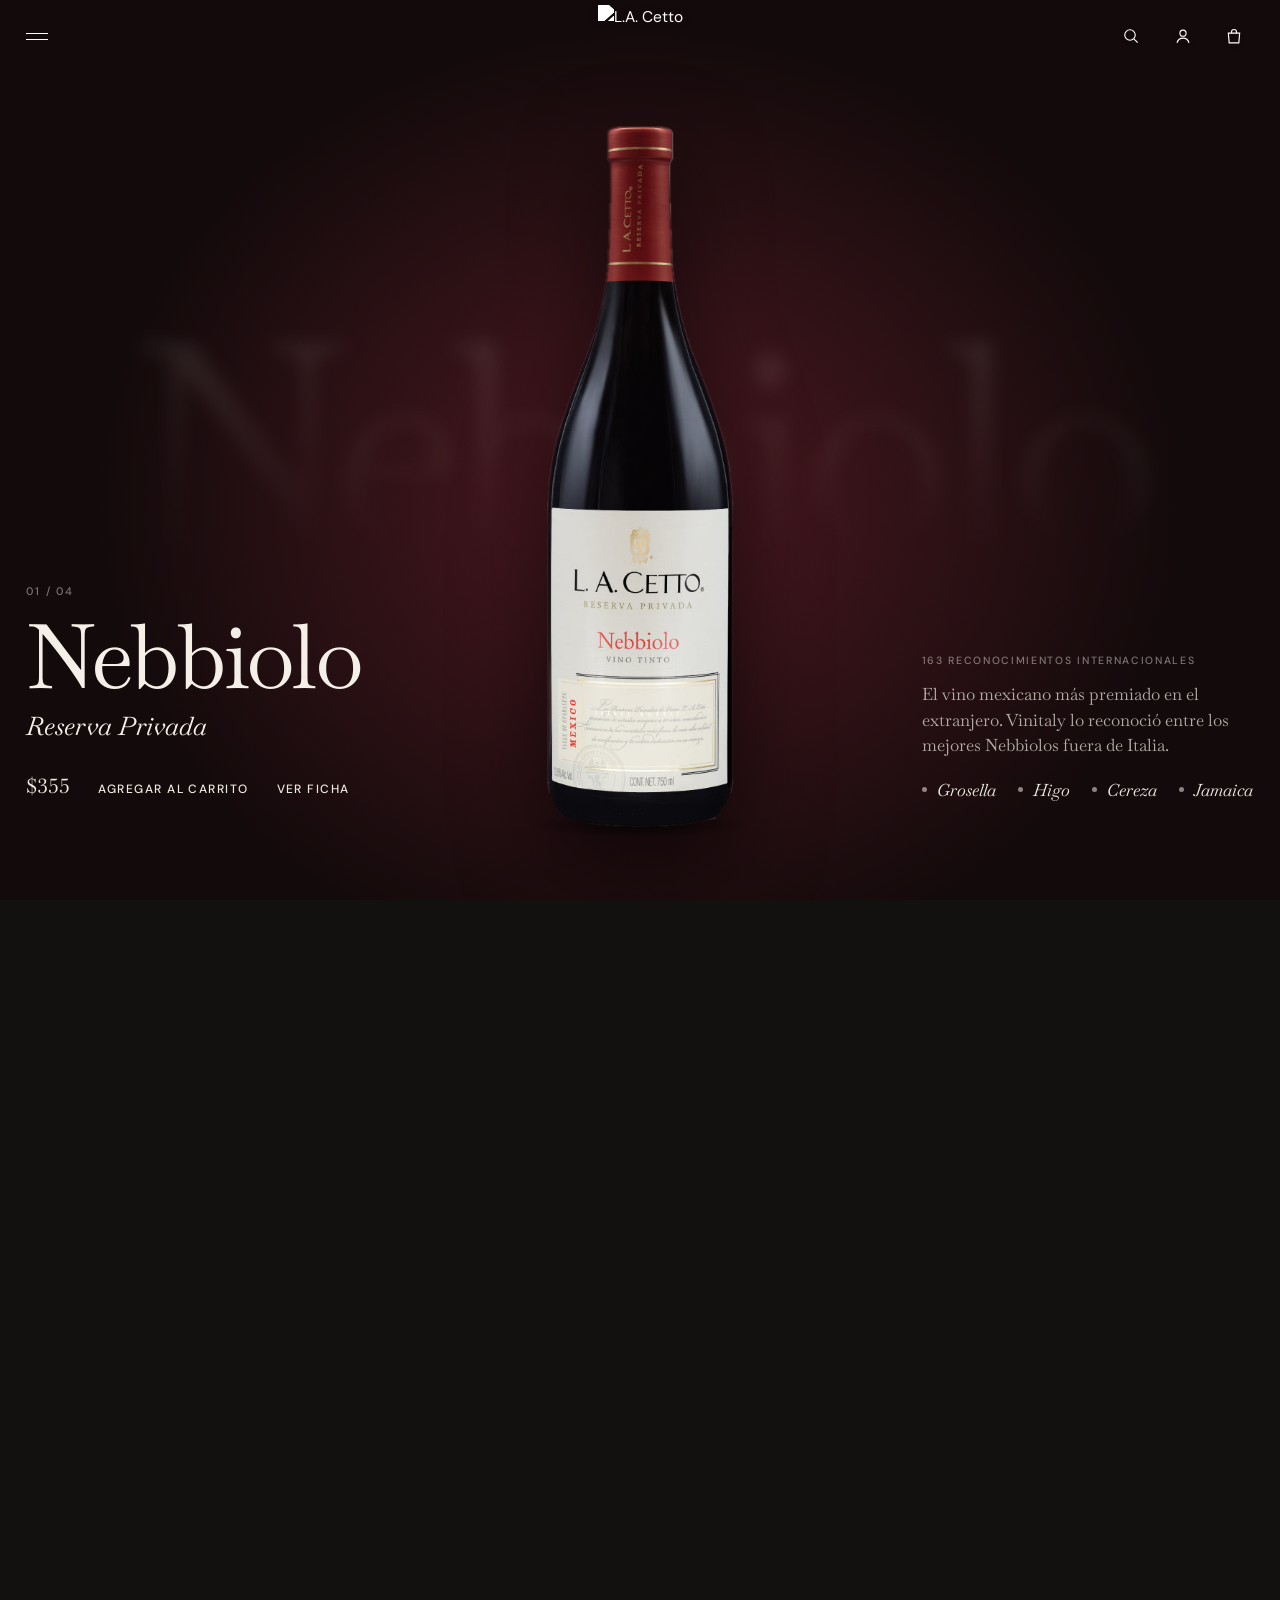
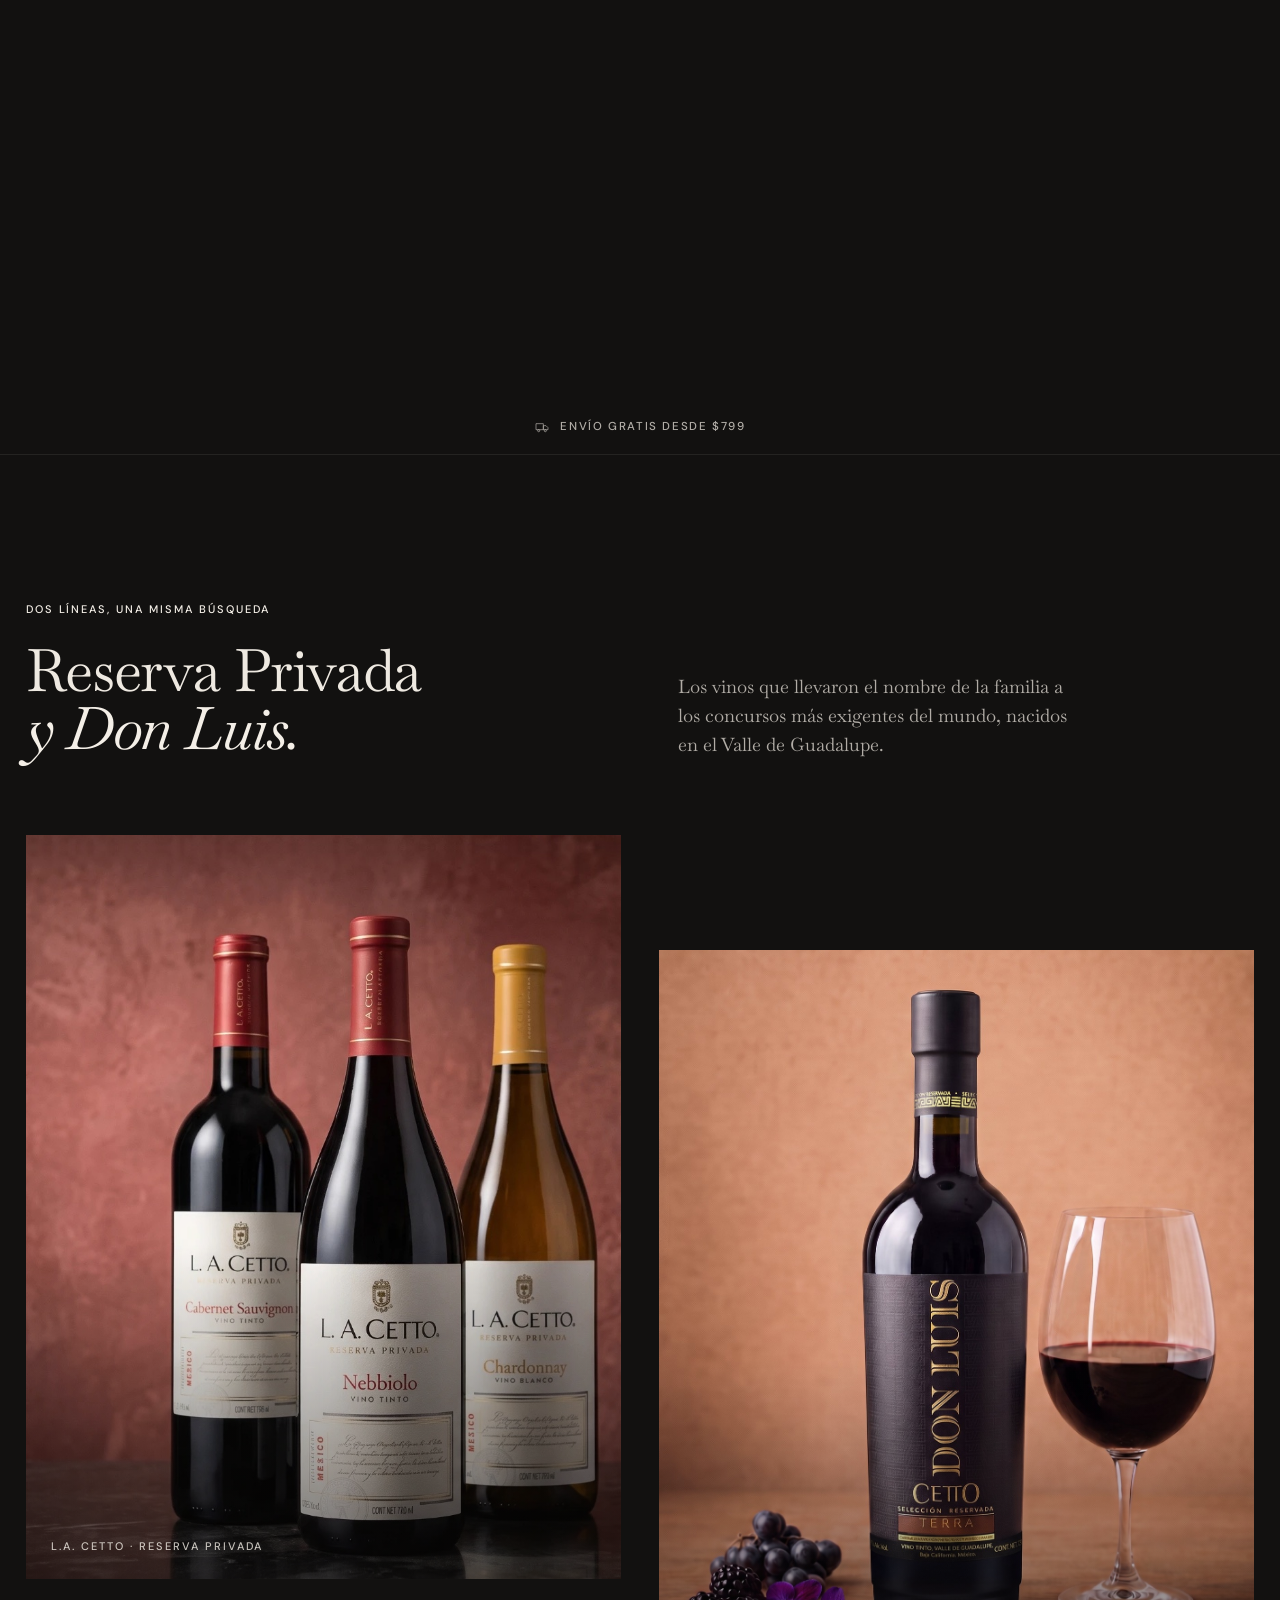
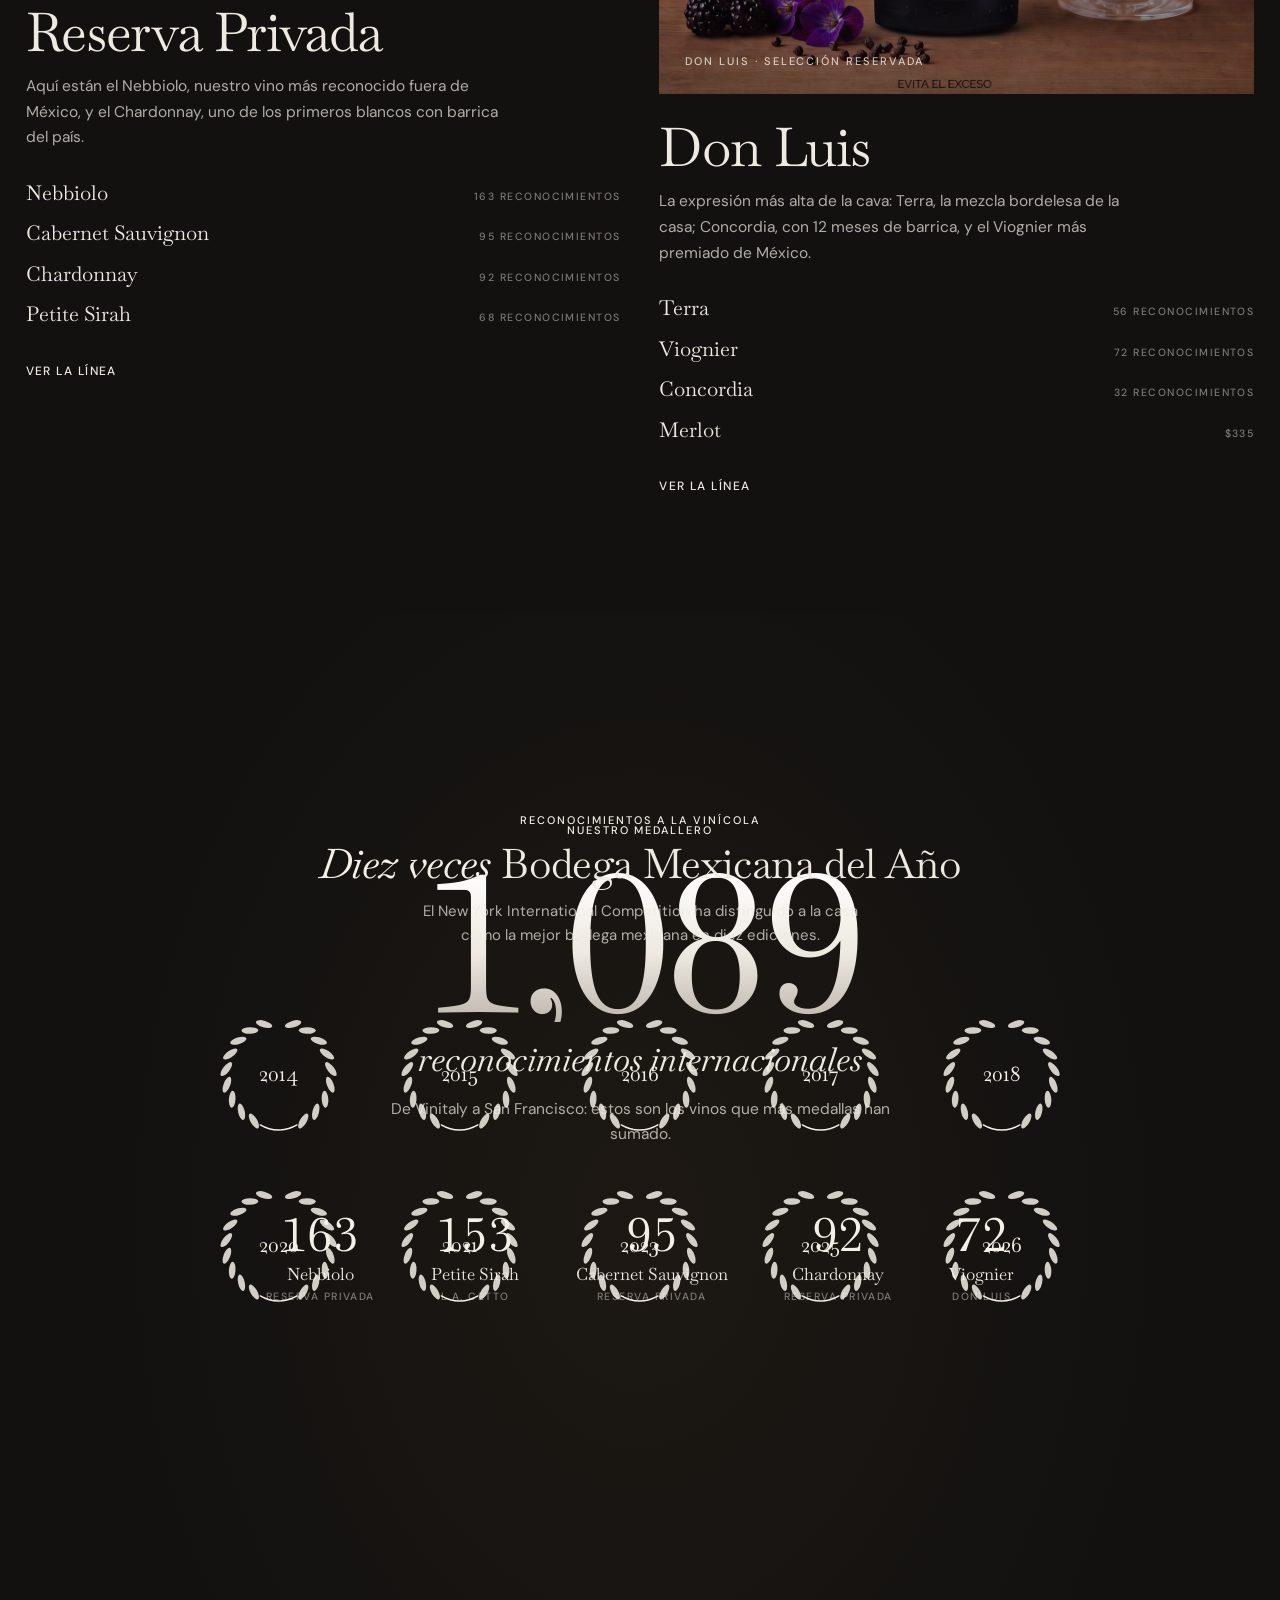
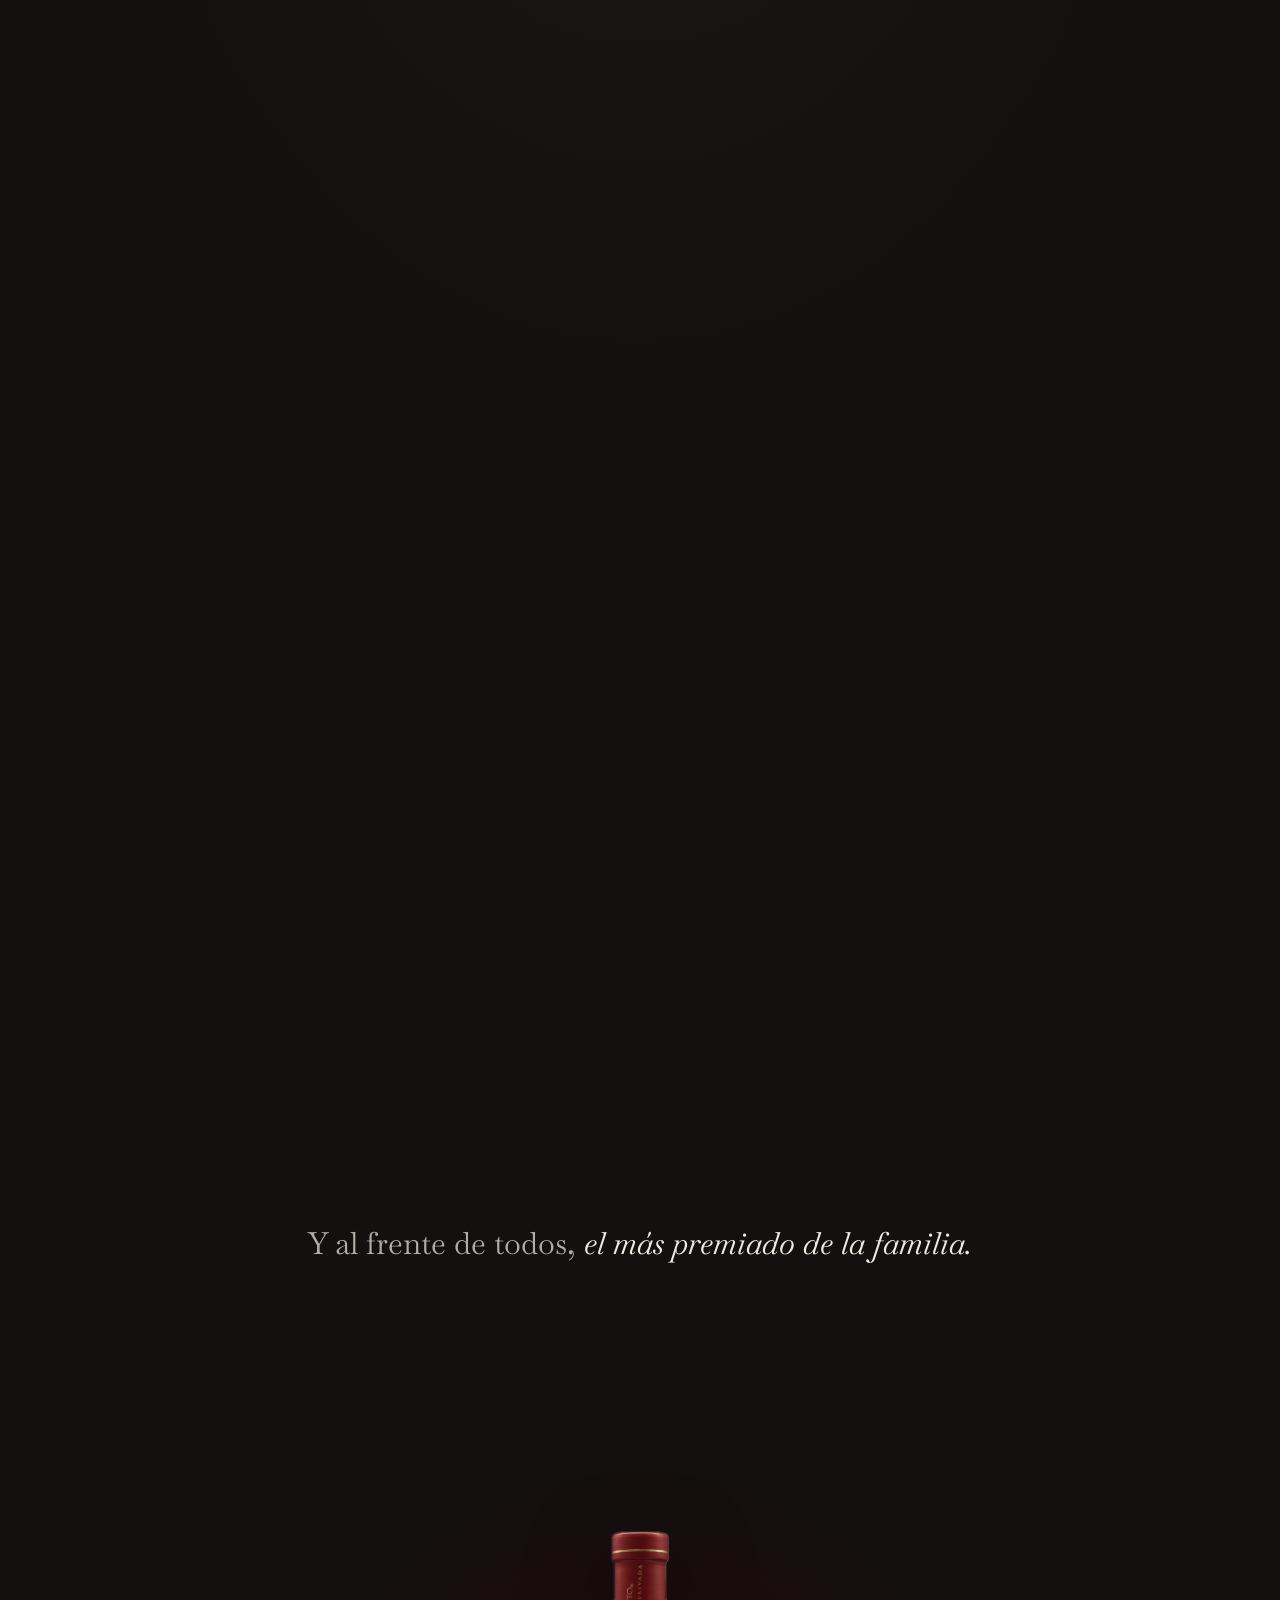
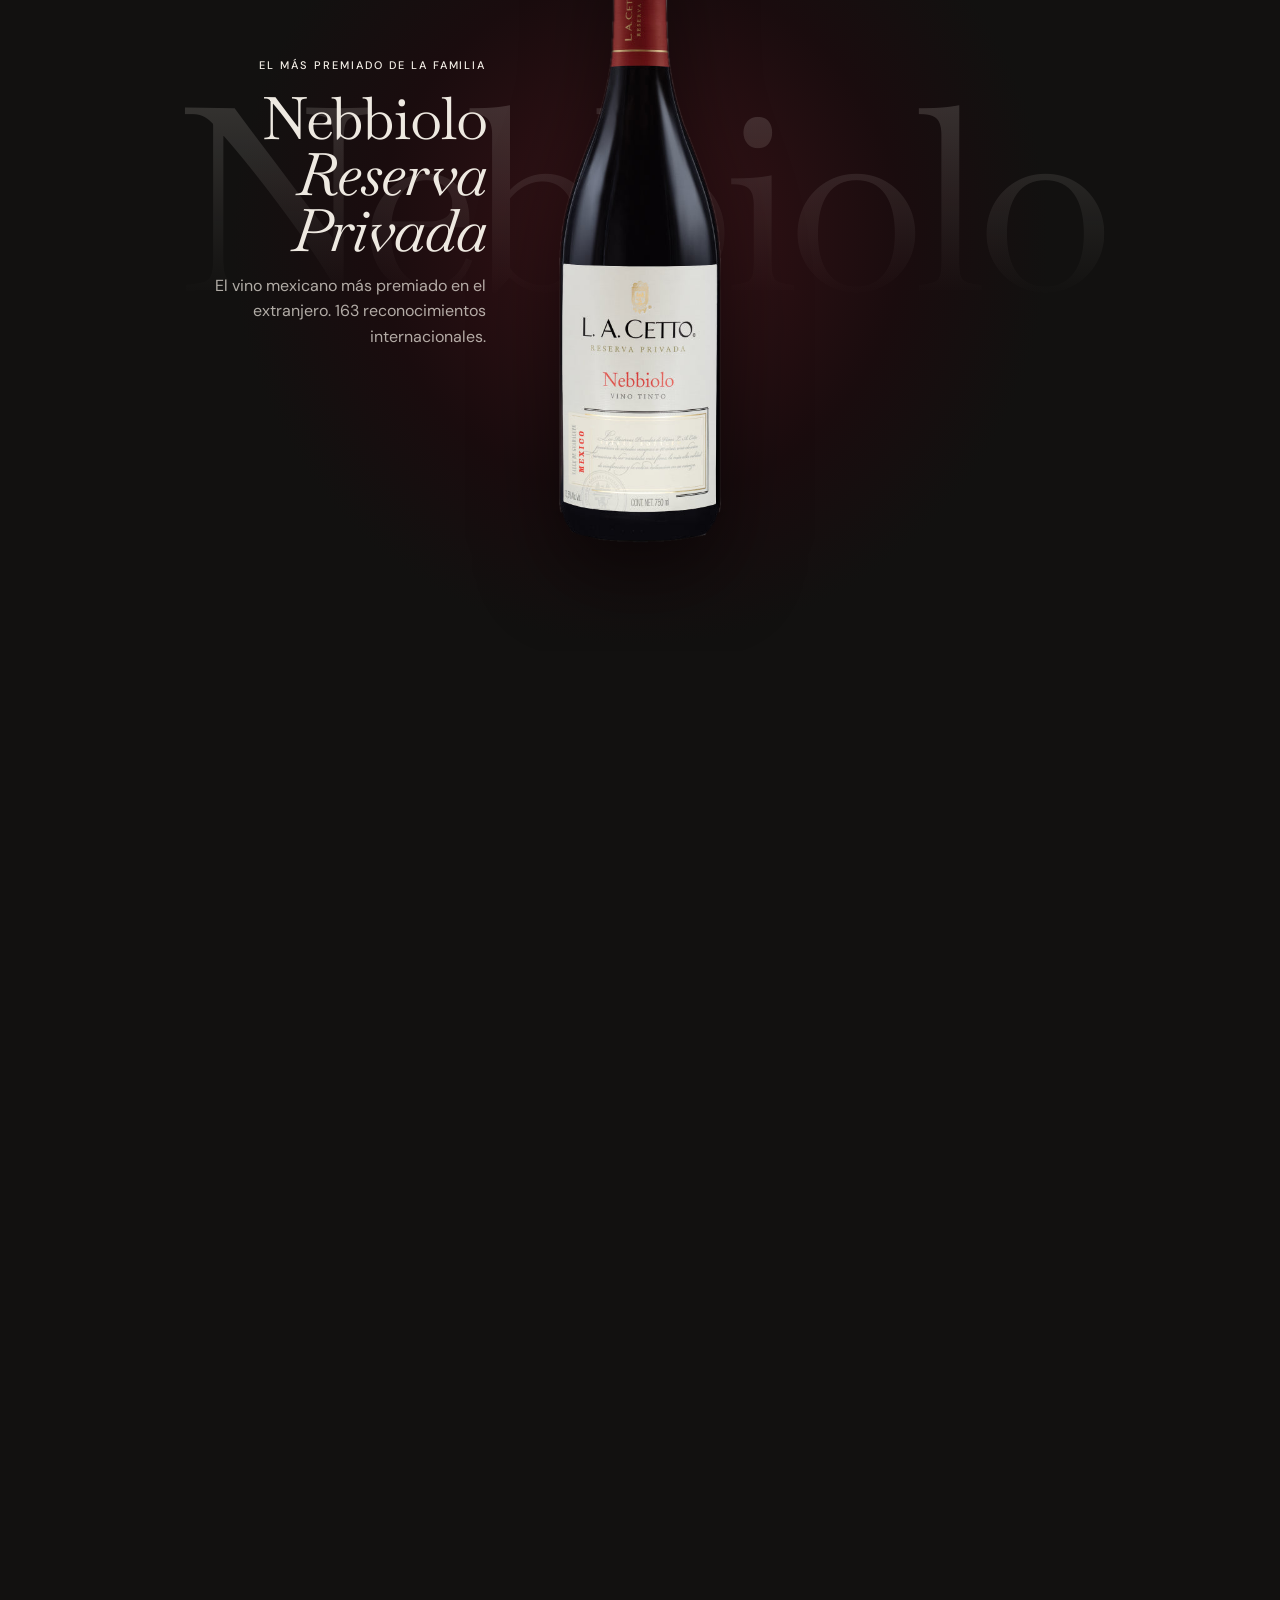
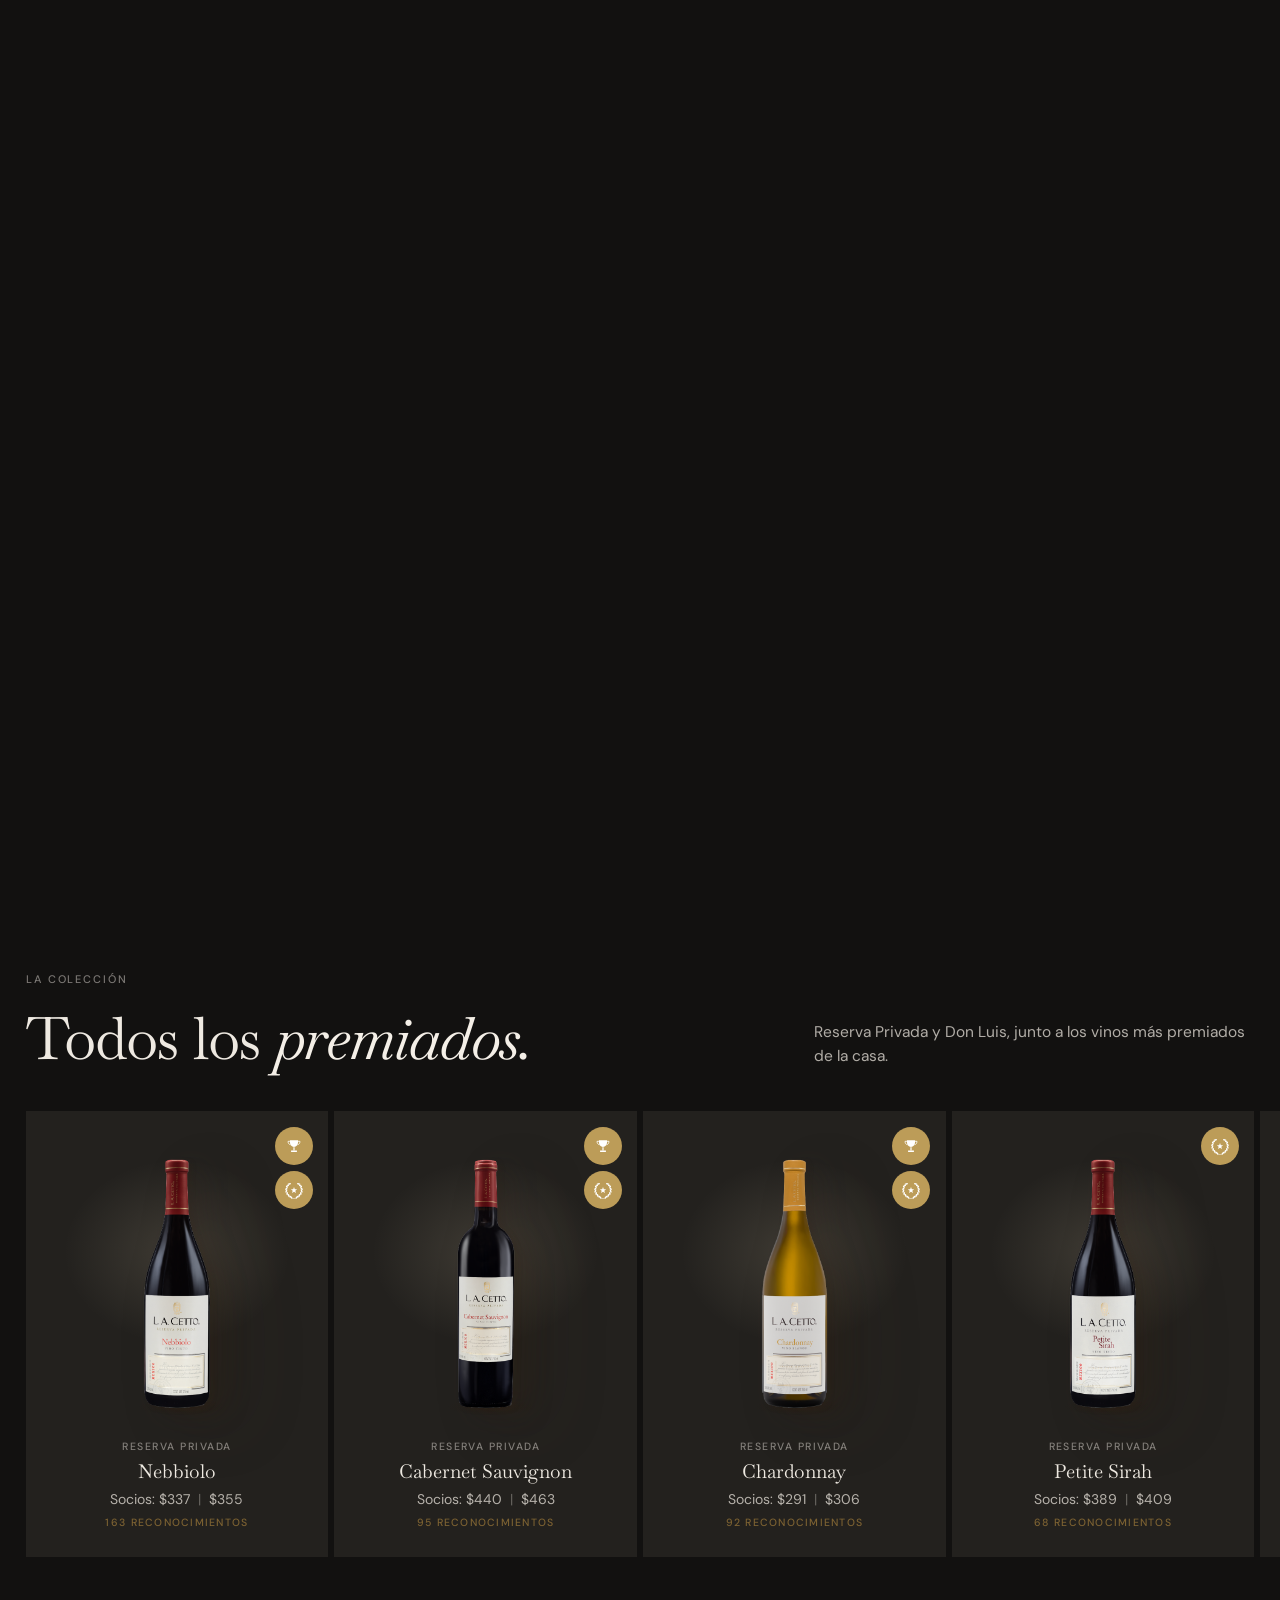
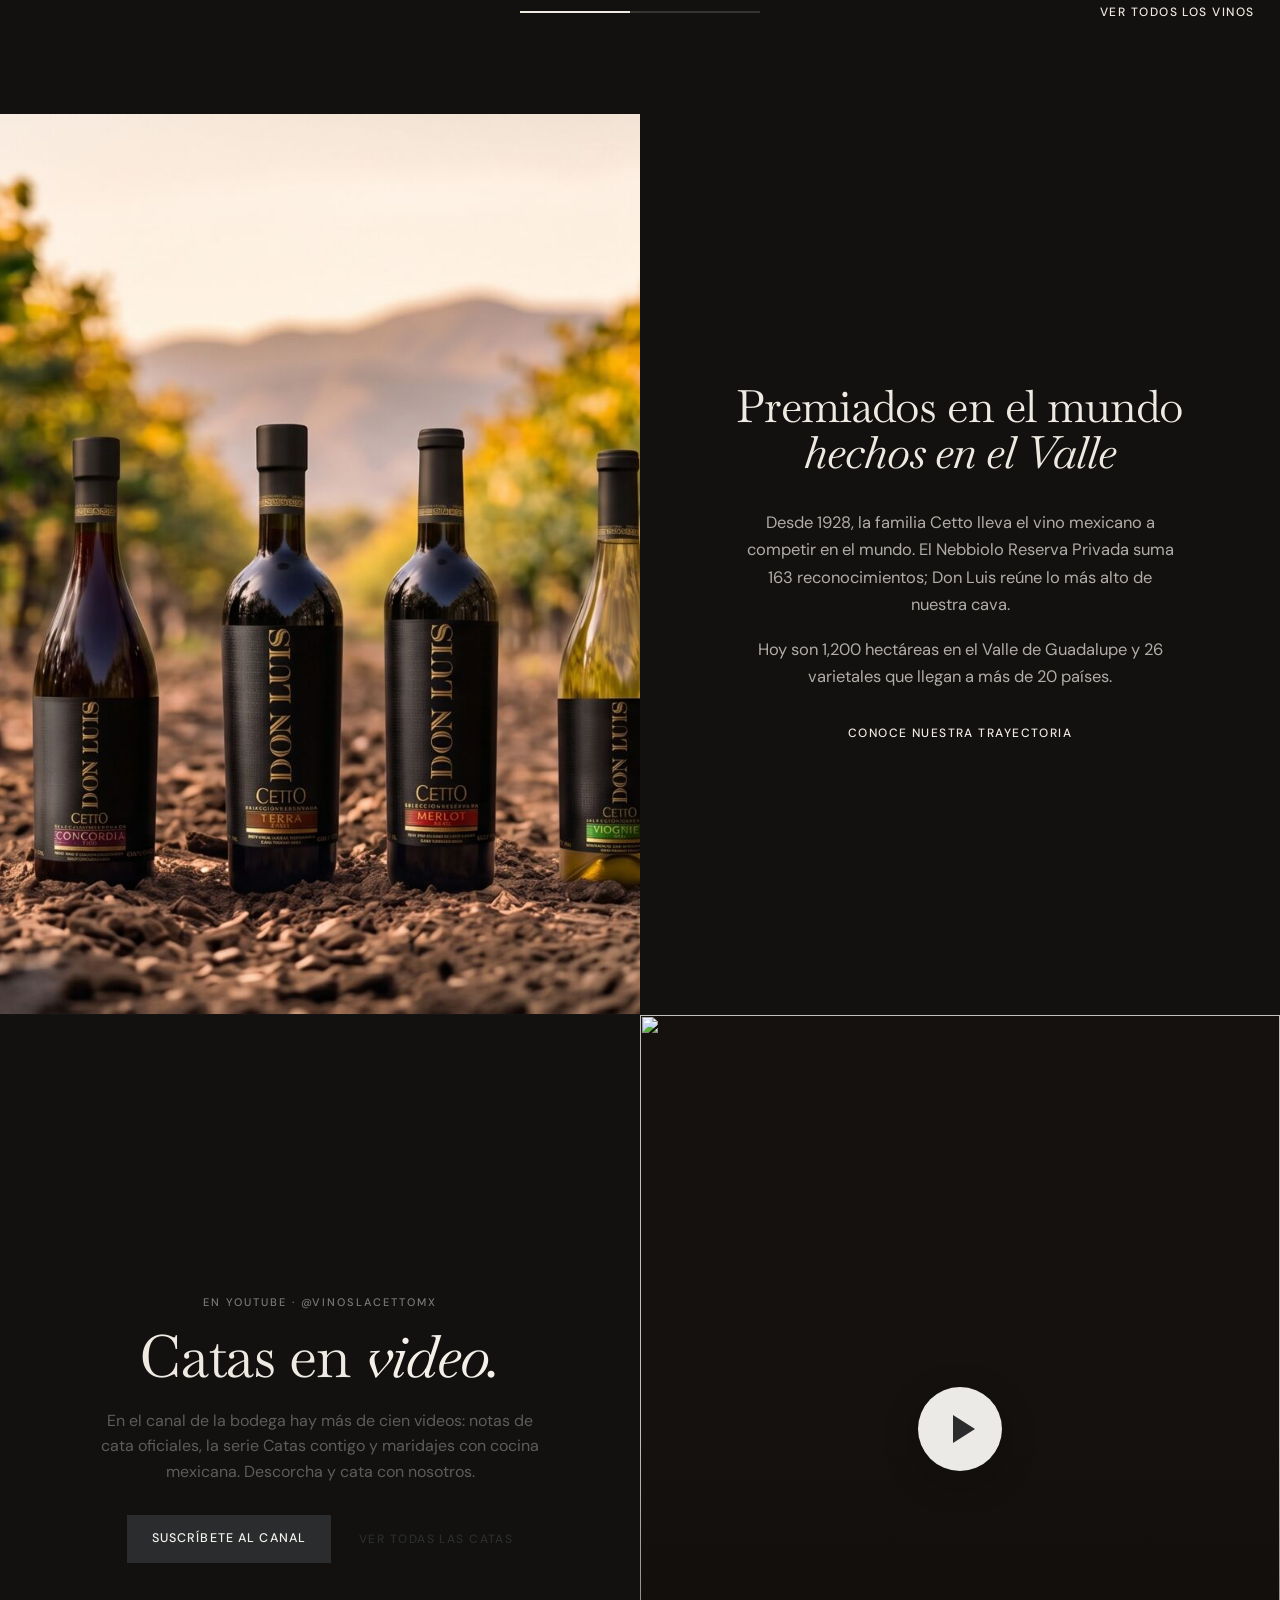
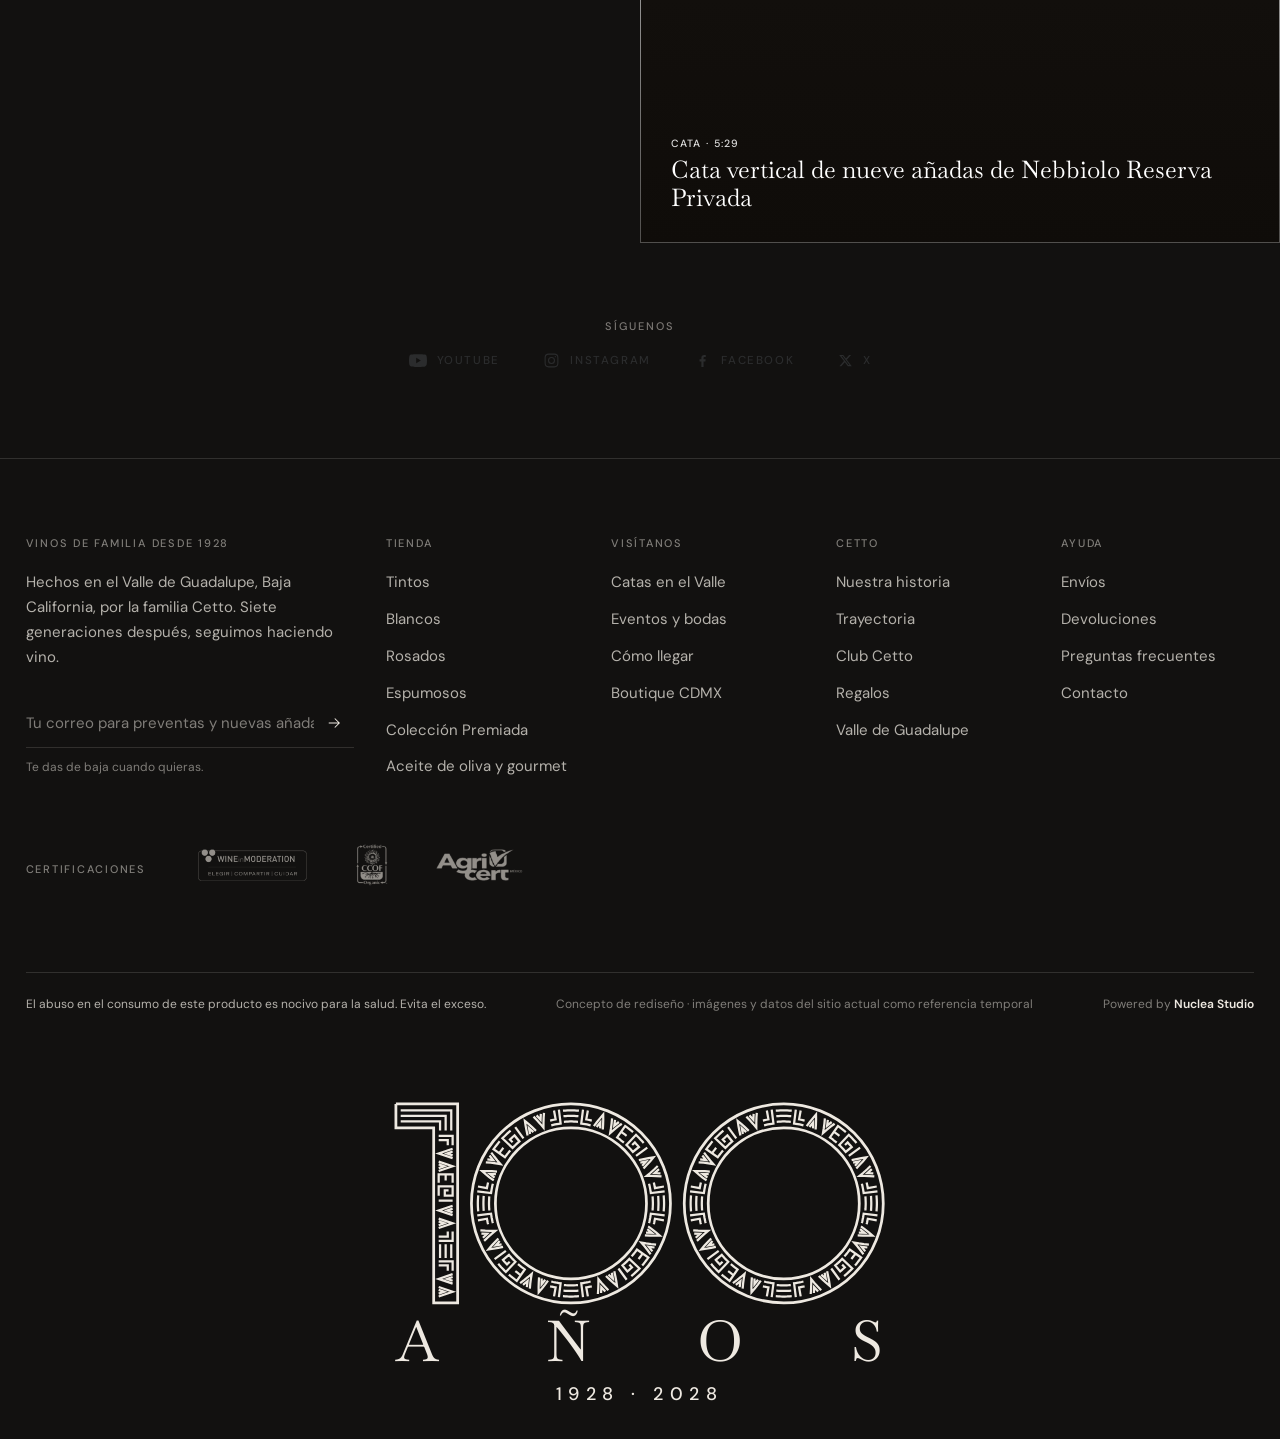
==== commit 4fb21d9f: "Auditoría: textos, datos de uvas, accesibilidad y carga - Uvas de Champbrulé, Concordia y Terra alin" ====
--- a/lacetto-coleccion.html
+++ b/lacetto-coleccion.html
@@ -347,7 +347,7 @@
     <span class="cp-k g" style="--i:0">Nuestro medallero</span>
     <b class="cpx-big" id="awN" style="--i:1" aria-hidden="true">1,089</b>
     <h2 class="cpx-t" id="awT" style="--i:2" aria-label="1,089 reconocimientos internacionales">reconocimientos internacionales</h2>
-    <p class="cpx-lead" style="--i:3">En los concursos más exigentes del mundo, de Vinitaly a San Francisco. Estos son los vinos que más han sumado.</p>
+    <p class="cpx-lead" style="--i:3">De Vinitaly a San Francisco: estos son los vinos que más medallas han sumado.</p>
     <ol class="cpx-top" id="awTop" style="--i:4" aria-label="Los vinos con más reconocimientos"></ol>
   </div>
   <div class="cpx-boty">
@@ -390,7 +390,7 @@
   <div class="cp-bj-ph"><img src="media/cp-vina.jpg" alt="Botellas de la línea Don Luis entre los viñedos del Valle de Guadalupe" loading="lazy"></div>
   <div class="cp-bj-tx rise">
     <h2 id="bjT">Premiados en el mundo<br><em>hechos en el Valle</em></h2>
-    <p>Desde 1928, la familia Cetto ha llevado el vino mexicano a los concursos más exigentes. El Nebbiolo Reserva Privada suma 163 reconocimientos; Don Luis reúne lo más alto de nuestra cava.</p>
+    <p>Desde 1928, la familia Cetto lleva el vino mexicano a competir en el mundo. El Nebbiolo Reserva Privada suma 163 reconocimientos; Don Luis reúne lo más alto de nuestra cava.</p>
     <p>Hoy son 1,200 hectáreas en el Valle de Guadalupe y 26 varietales que llegan a más de 20 países.</p>
     <a class="ul" href="lacetto-trayectoria.html">Conoce nuestra trayectoria</a>
   </div>
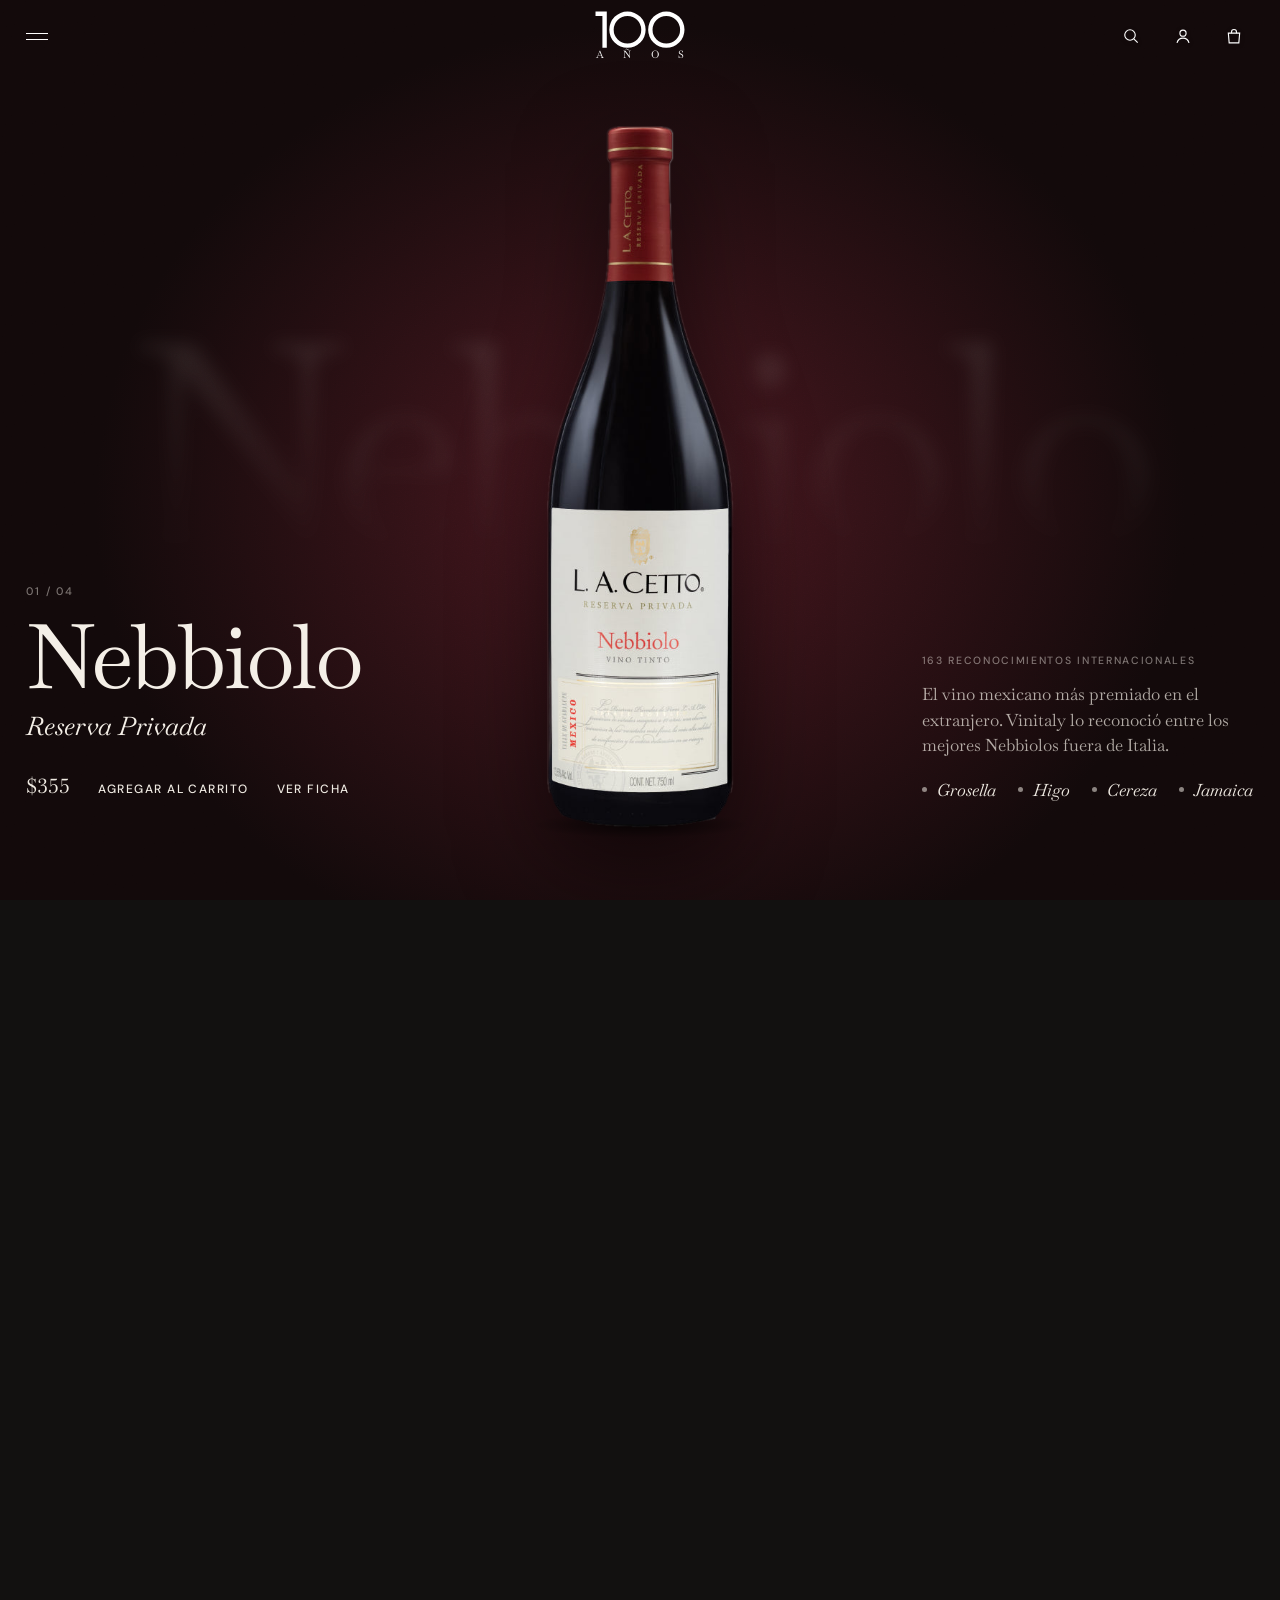
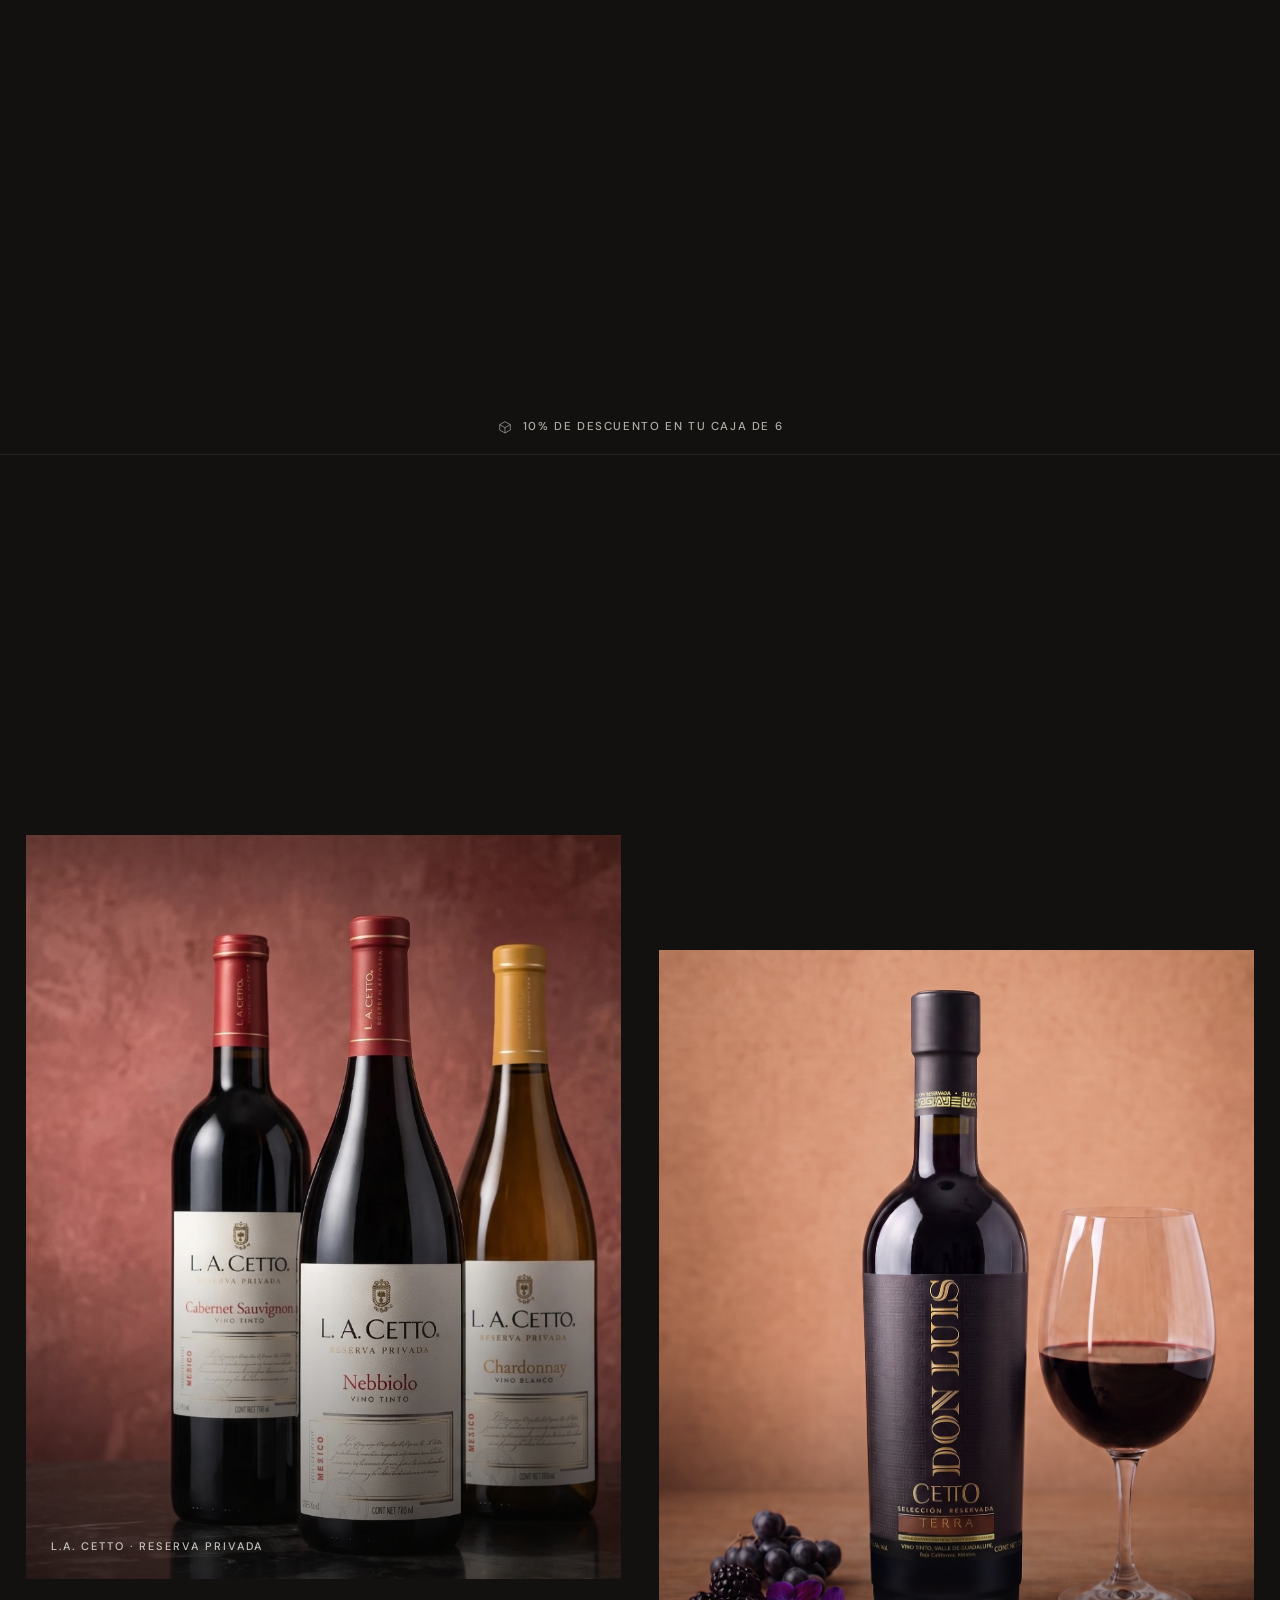
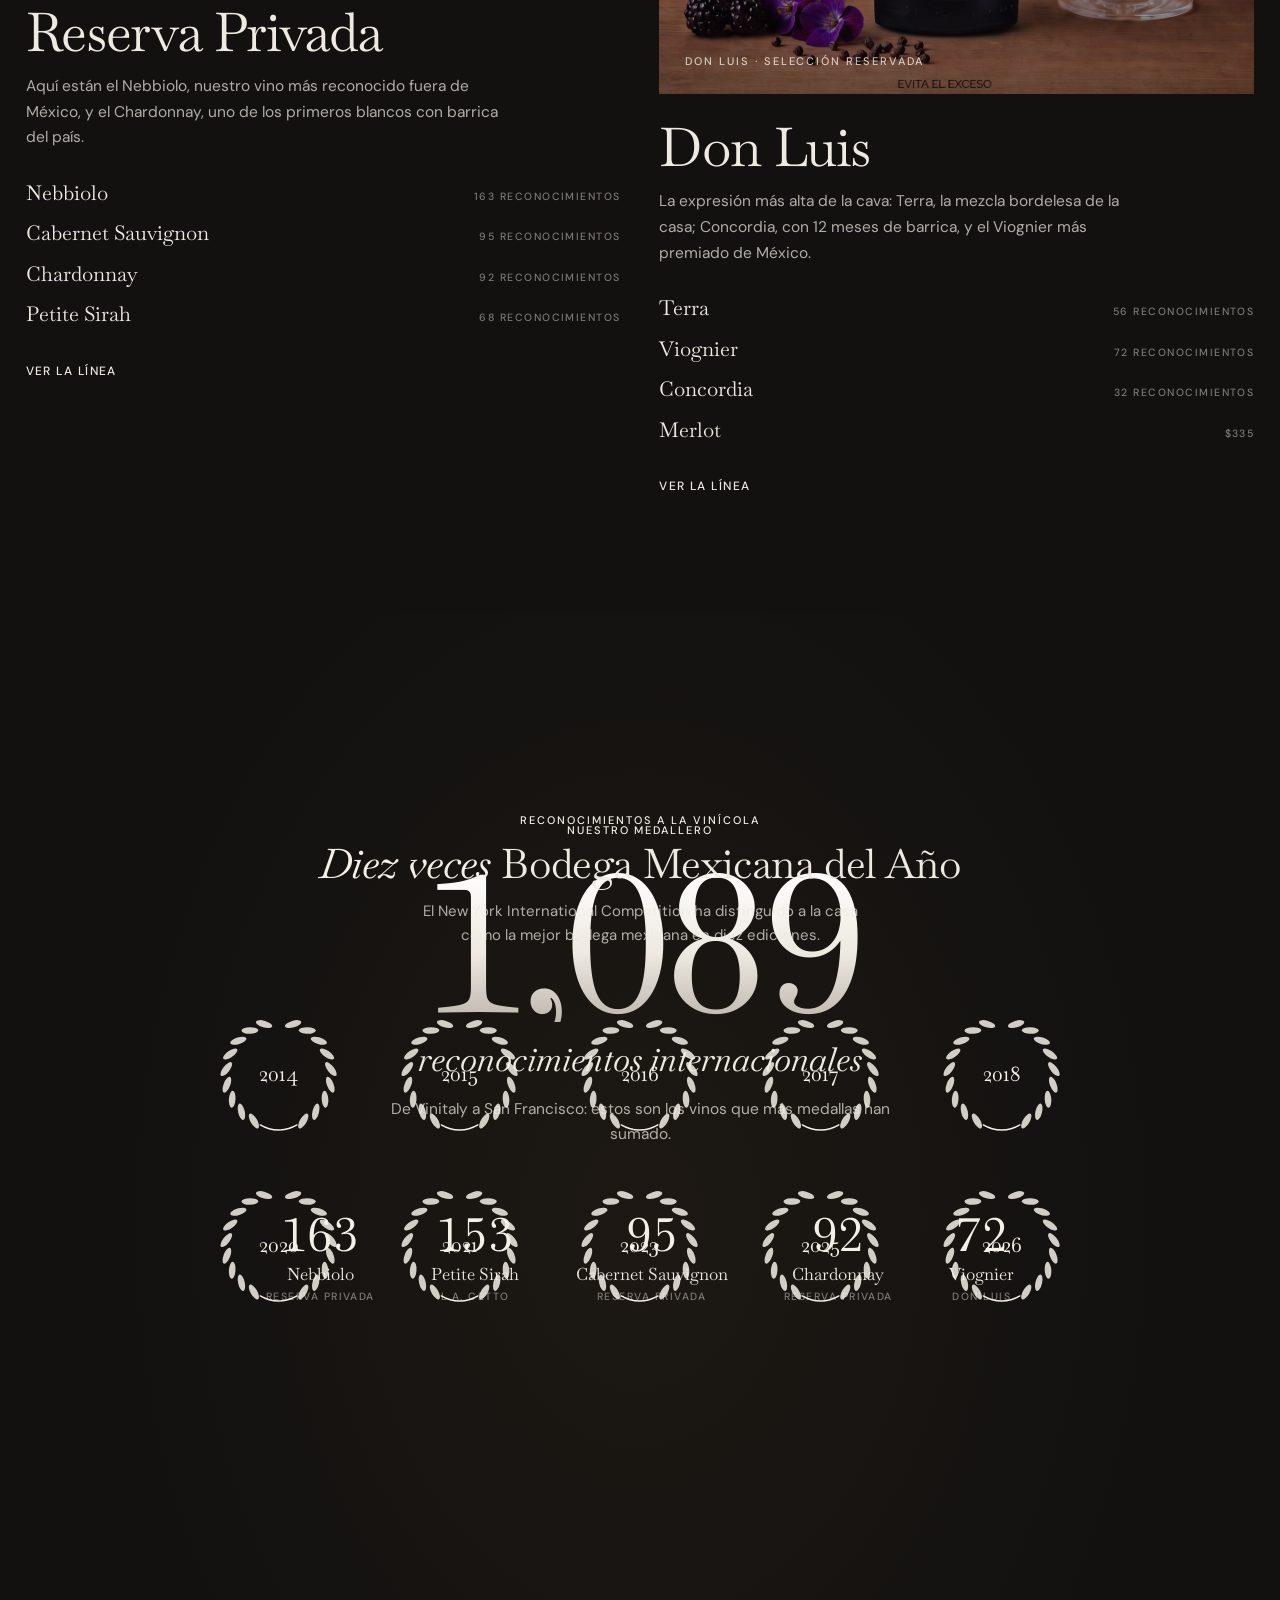
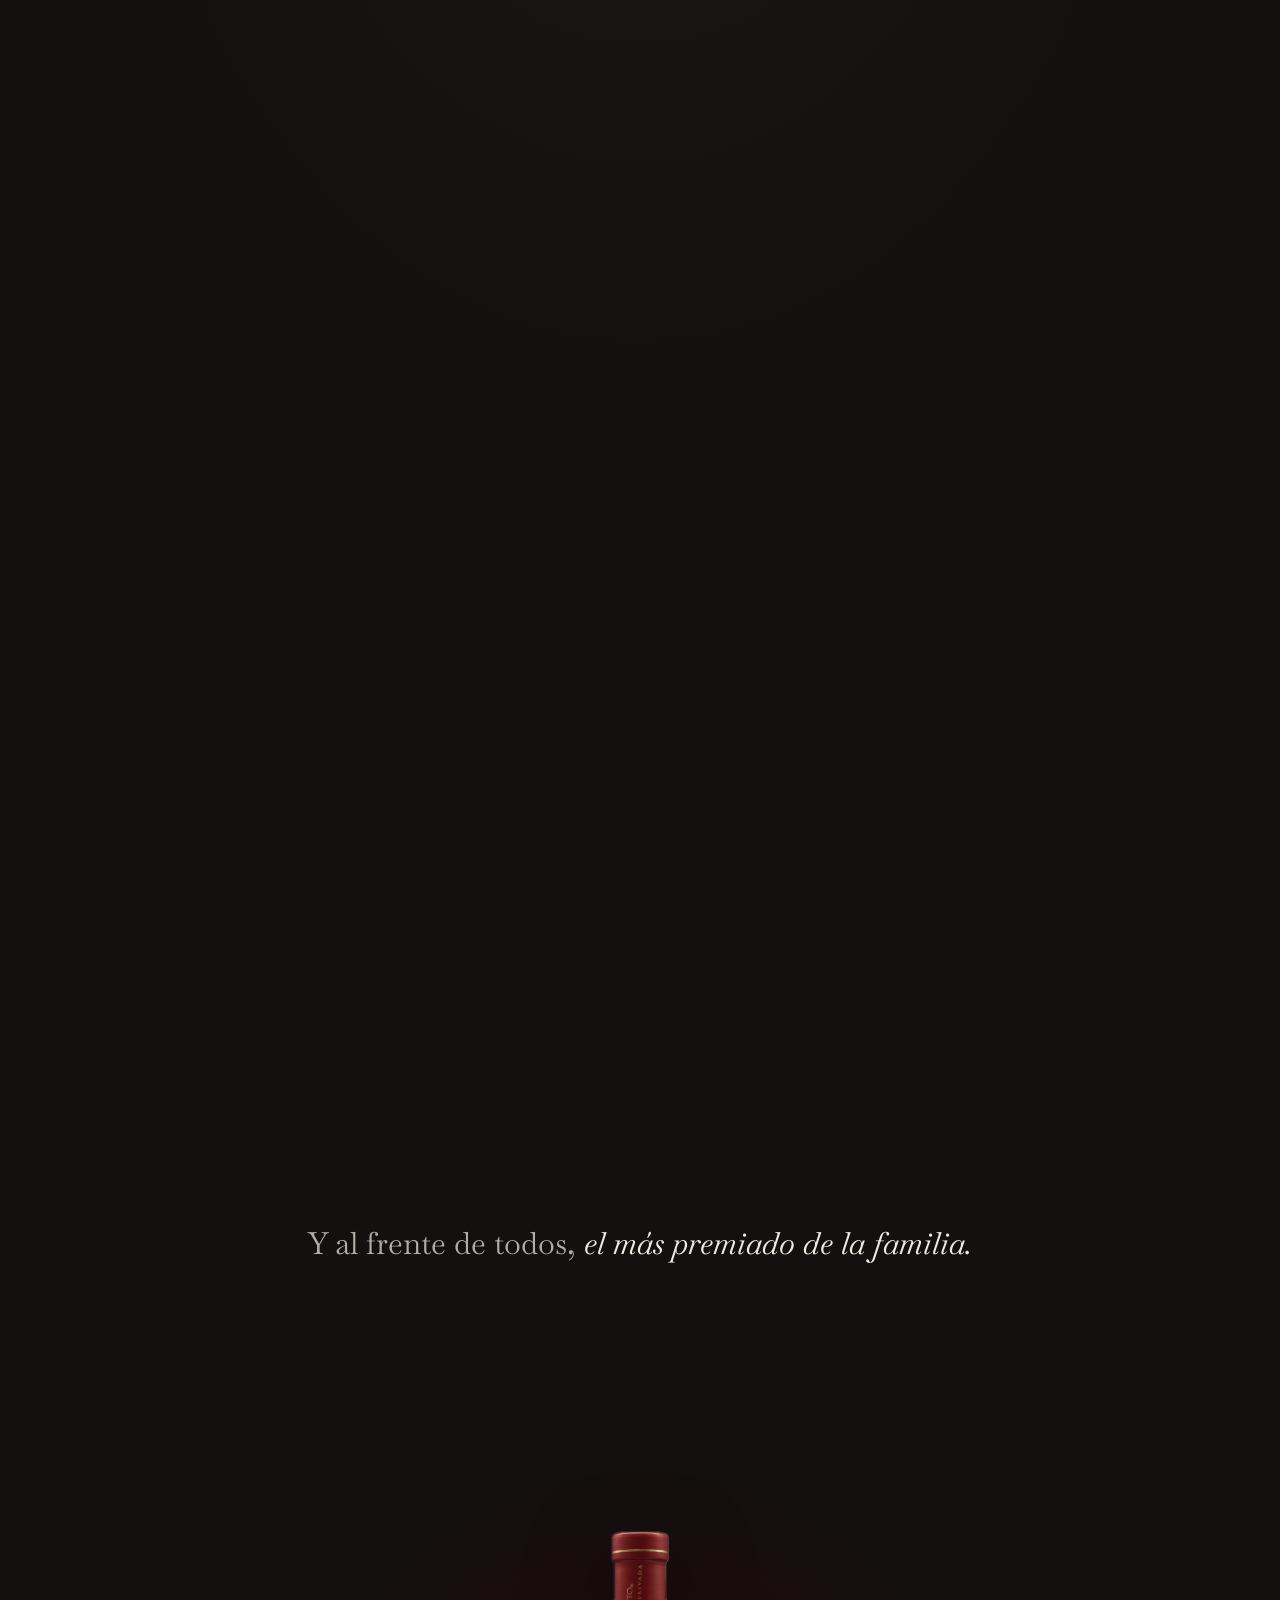
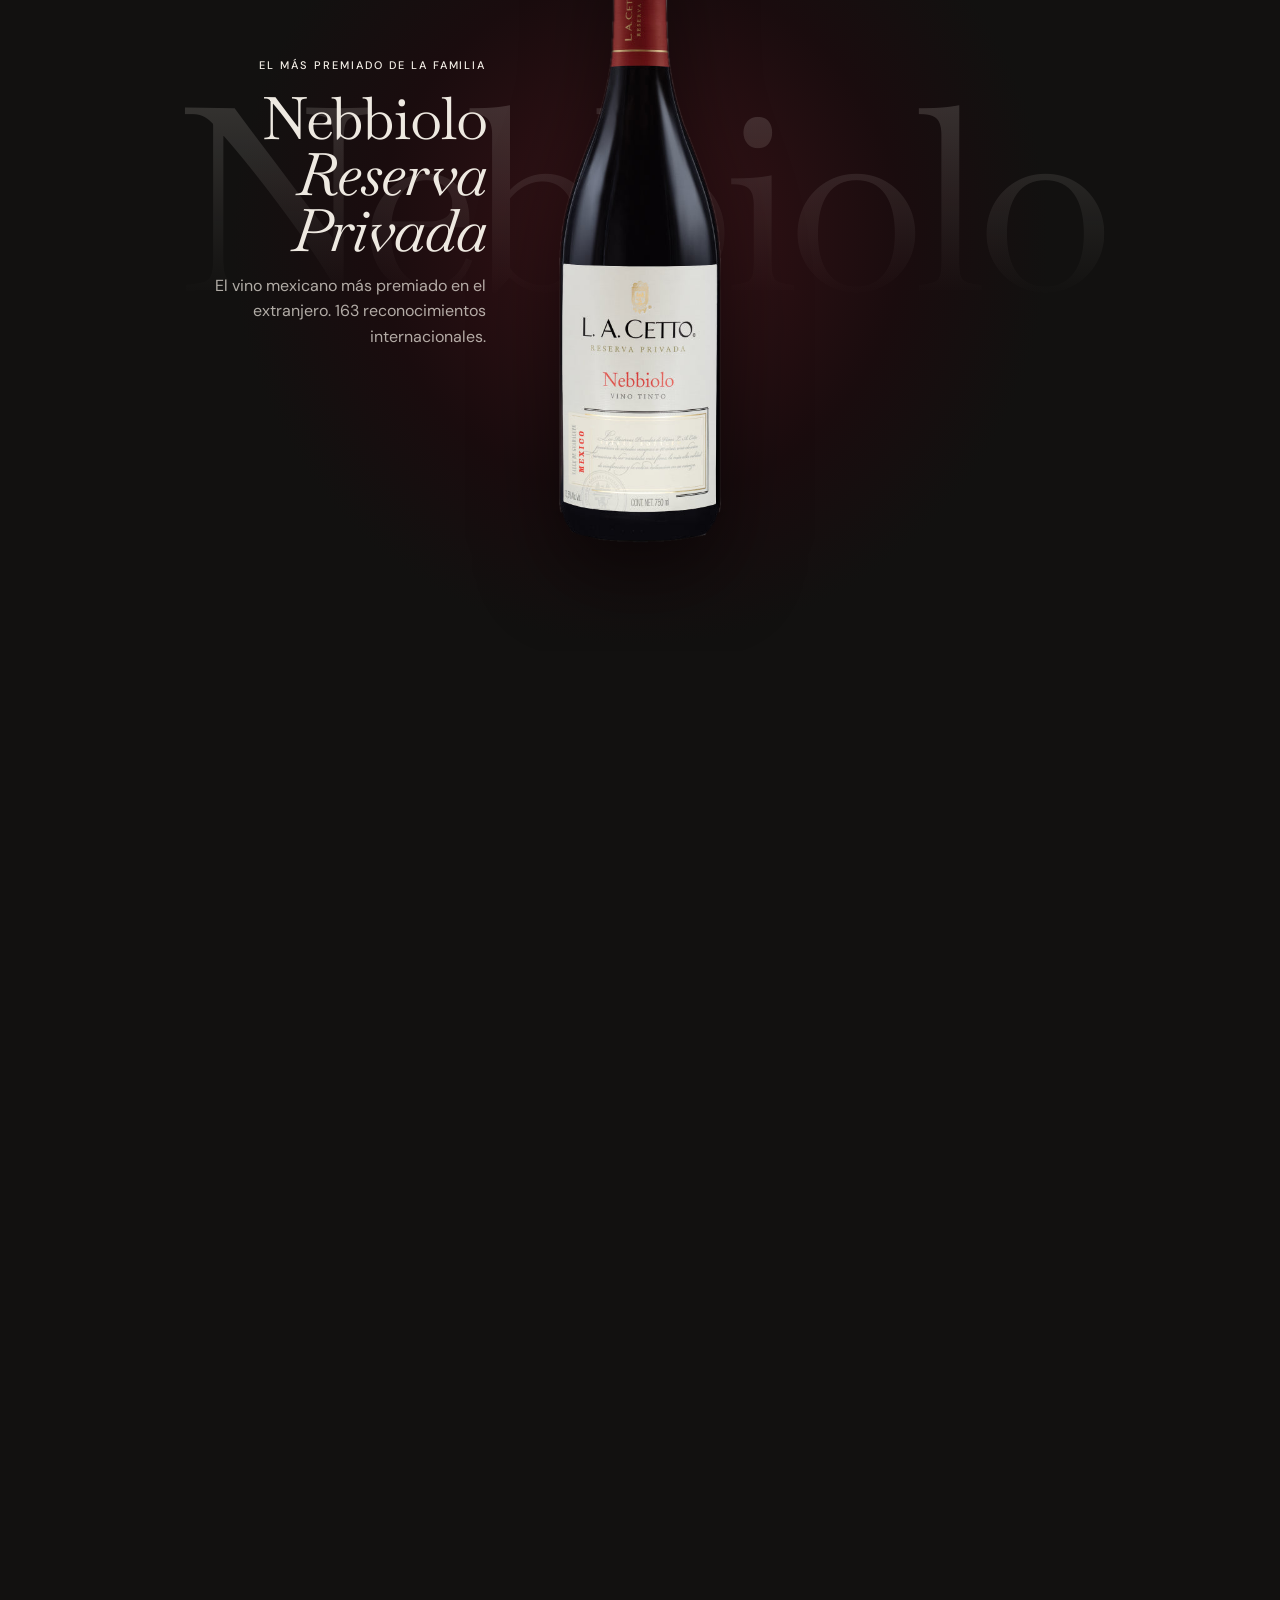
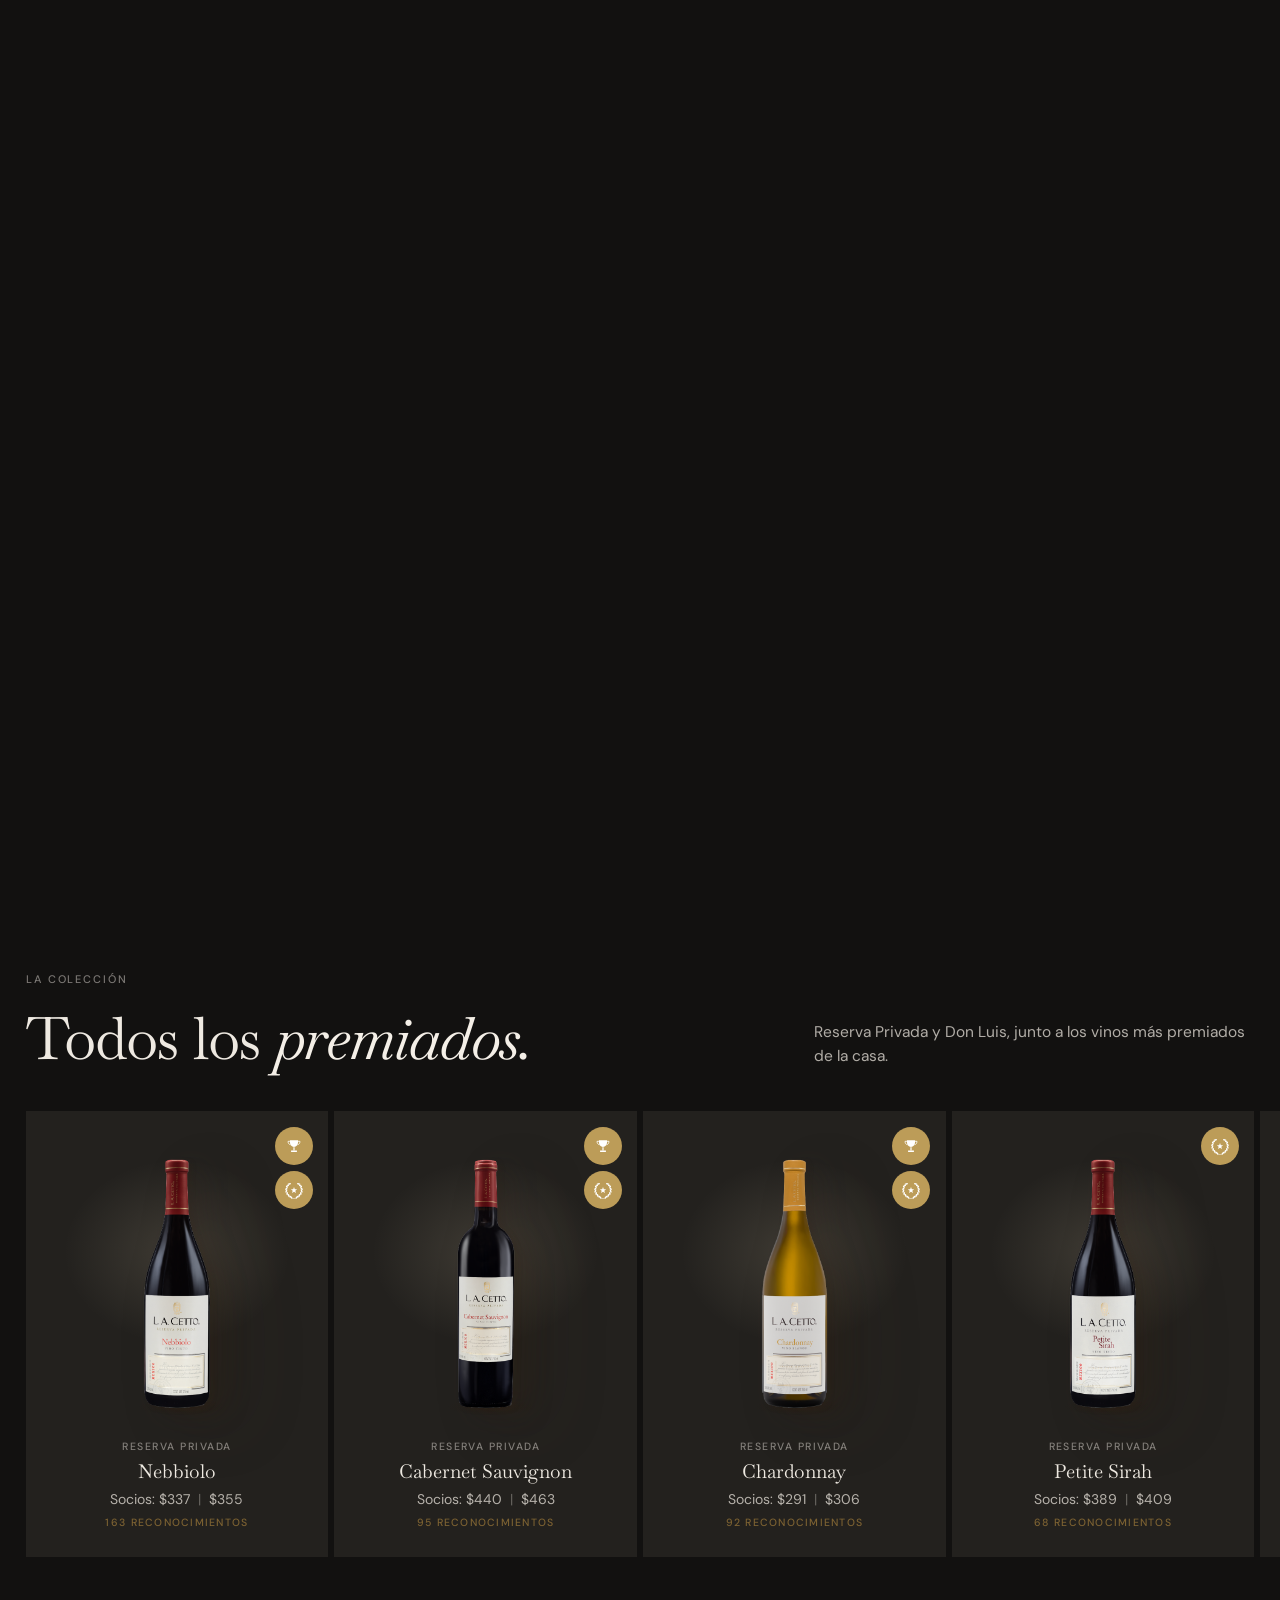
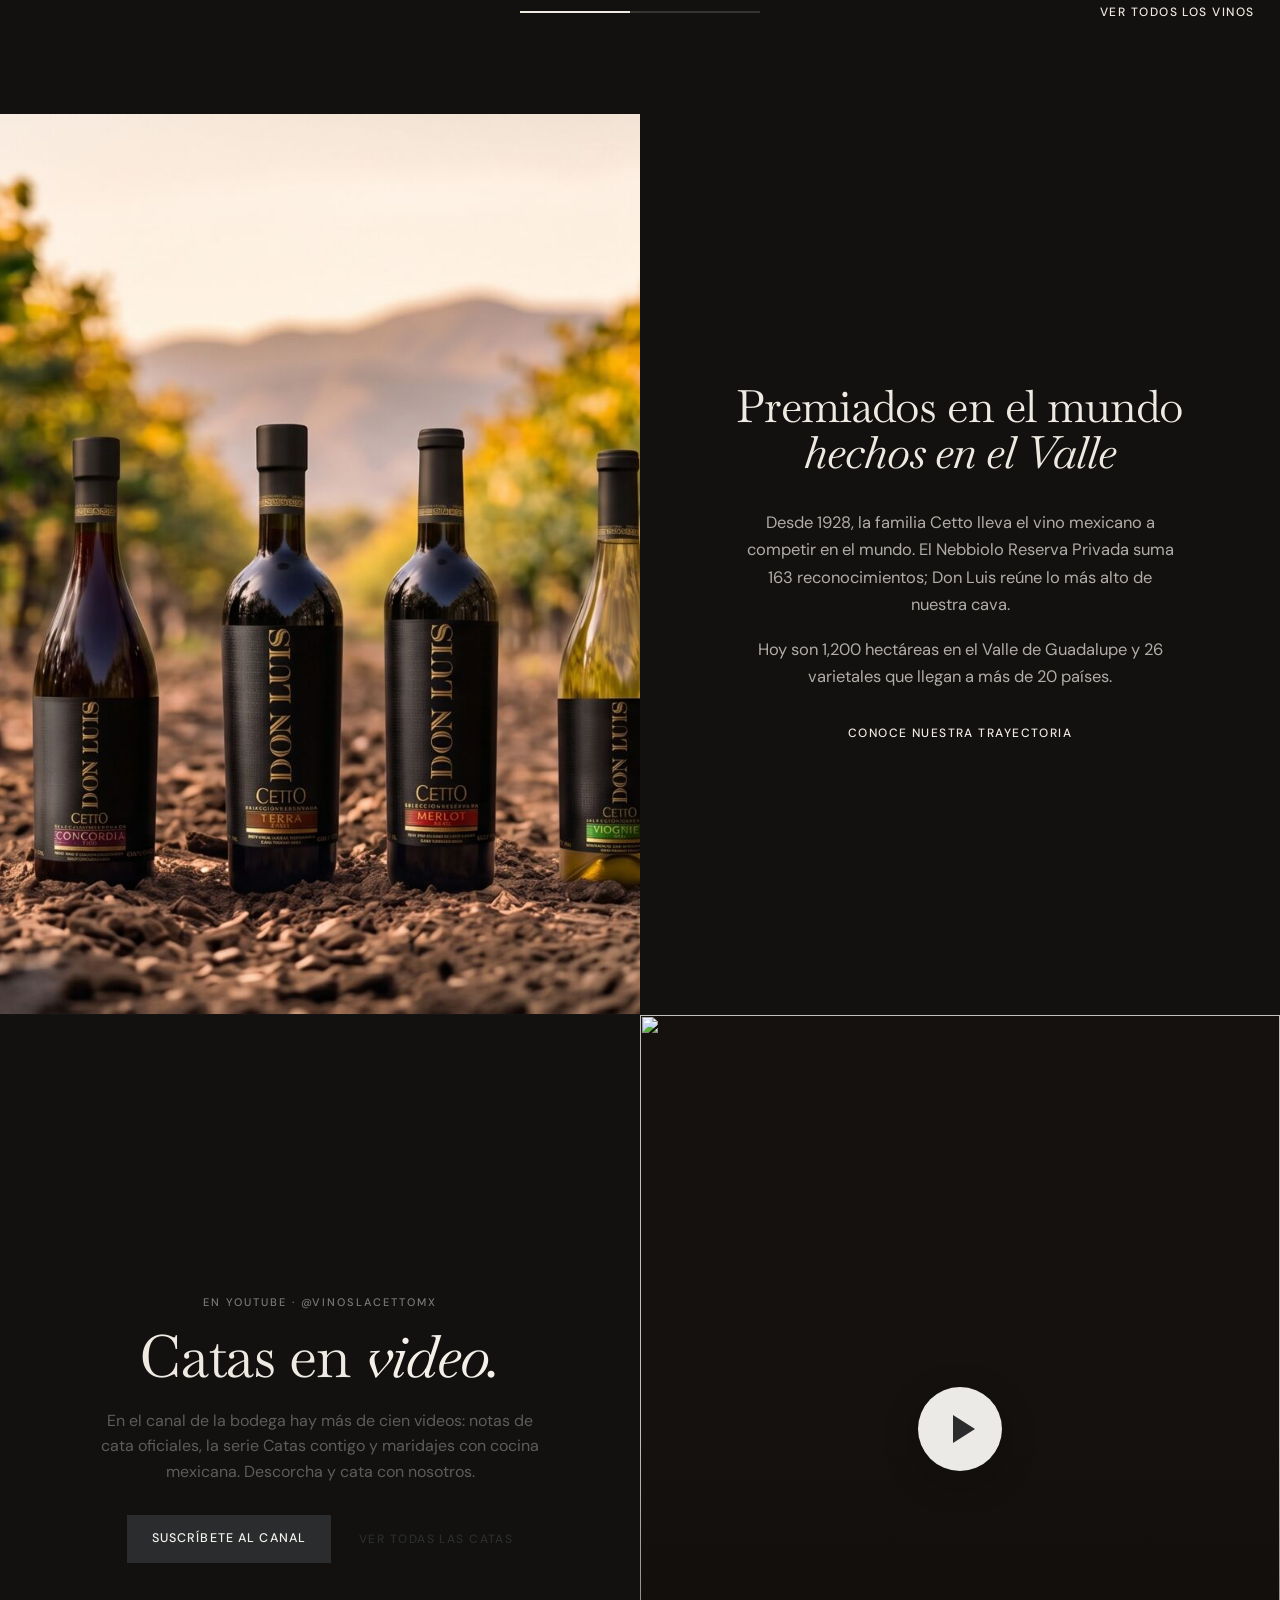
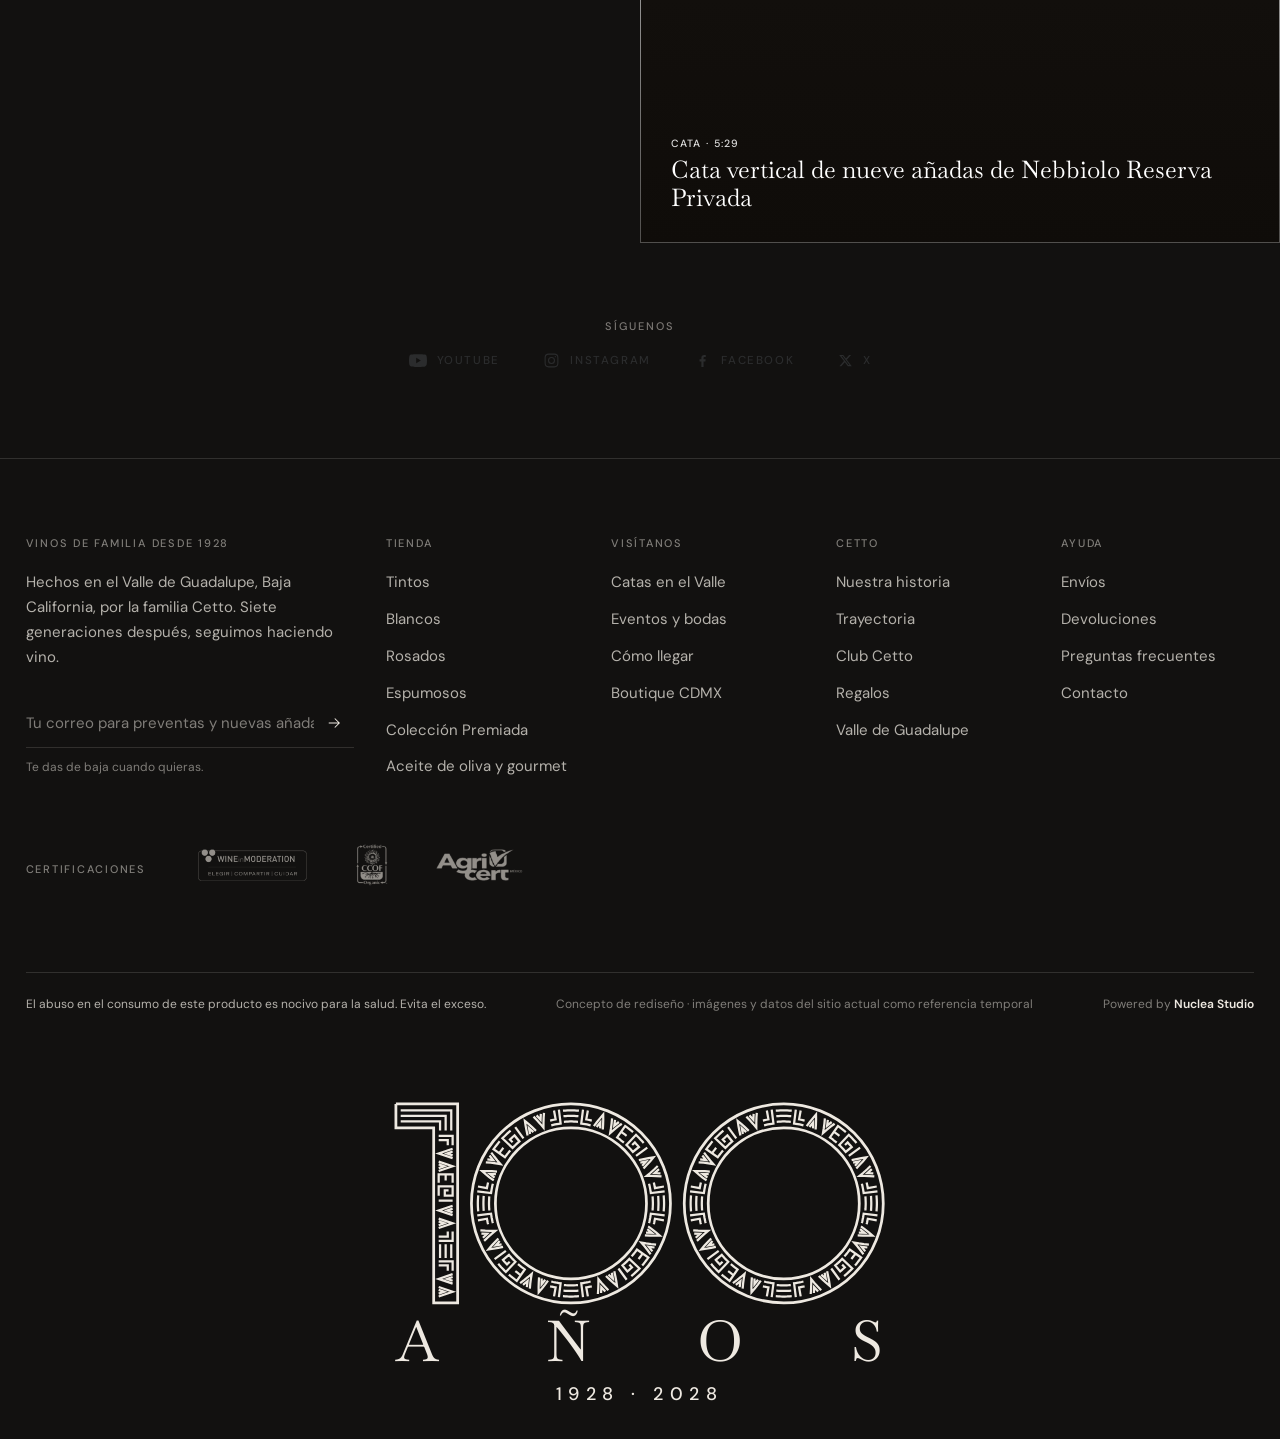
==== commit 29331c79: "Colección en celular, fotos de la ficha, video del home y textos en móvil - Colección: en celular ca" ====
--- a/lacetto-coleccion.html
+++ b/lacetto-coleccion.html
@@ -60,8 +60,9 @@
 /* ---------- 1. Portada: la escena se queda y cada banner nuevo se descubre de abajo hacia arriba ---------- */
 .cp-stick{position:relative;height:calc(var(--n,4) * 100svh)}
 .cp-stage{position:sticky;top:0;height:100svh;overflow:hidden;background:var(--dk)}
-.cp-panel{position:absolute;inset:0;overflow:hidden;background:radial-gradient(56% 70% at 50% 56%,var(--c1),var(--c2) 76%);will-change:clip-path}
-.cp-panel::before{content:"";position:absolute;inset:-50%;background-image:var(--grain);opacity:.15;mix-blend-mode:overlay;pointer-events:none;z-index:1}
+.cp-panel{position:absolute;inset:0;overflow:hidden;will-change:clip-path}
+.cp-in{position:absolute;inset:0;background:radial-gradient(56% 70% at 50% 56%,var(--c1),var(--c2) 76%)}
+.cp-in::before{content:"";position:absolute;inset:-50%;background-image:var(--grain);opacity:.15;mix-blend-mode:overlay;pointer-events:none;z-index:1}
 .cp-ph{position:absolute;inset:0;width:100%;height:100%;object-fit:cover;object-position:50% 50%}
 .cp-panel.has-ph::after{content:"";position:absolute;inset:0;z-index:1;background:linear-gradient(90deg,rgba(10,8,7,.6) 0%,rgba(10,8,7,0) 34%,rgba(10,8,7,0) 66%,rgba(10,8,7,.6) 100%)}
 /* la botella al centro */
@@ -222,14 +223,24 @@
 body.dk.lt footer.ft{--fc:var(--ink);--fc2:var(--ink2);--fc3:var(--ink3);--fl:var(--line)}
 
 @media (max-width:900px){
-  .cp-word{top:34%;font-size:clamp(100px,28vw,210px)}
+  /* celular: cada banner ocupa una pantalla de scroll y recorta su escena, que queda fija; al subir, el siguiente
+     se descubre de abajo hacia arriba sobre el actual (lo hace el navegador al hacer scroll, sin JS: no tiembla) */
   .cp-stick{height:auto}
-  .cp-stage{position:relative;height:auto;overflow:visible}
-  .cp-panel{position:relative;inset:auto;height:100svh;min-height:560px;clip-path:none!important;visibility:visible!important;will-change:auto}
+  .cp-stage{position:relative;height:calc(var(--n,4) * 100svh);overflow:visible}
+  .cp-panels{position:absolute;inset:0}
+  .cp-panel{position:absolute;left:0;right:0;top:calc(var(--i,0) * 100svh);bottom:auto;height:100svh;overflow:visible;clip:rect(0,auto,auto,0);clip-path:inset(0)!important;visibility:visible!important;will-change:auto}
+  .cp-in{position:fixed;top:0;left:0;right:0;bottom:auto;height:100lvh}
+  .cp-panel+.cp-panel::after{content:"";position:absolute;z-index:10;left:0;right:0;top:0;height:1px;background:linear-gradient(90deg,rgba(255,255,255,0),rgba(255,255,255,.16) 25%,rgba(255,255,255,.16) 75%,rgba(255,255,255,0));pointer-events:none}
   .cp-cut{display:none}
-  .cp-b{bottom:auto;top:10svh;height:50svh}
-  .cp-sh{bottom:auto;top:calc(10svh + 50svh - 12px)}
-  .cp-l{left:var(--m);right:var(--m);width:auto;bottom:calc(92px + env(safe-area-inset-bottom))}
+  /* la botella al centro y más grande; el nombre de fondo detrás de ella, nítido */
+  .cp-b{bottom:auto;top:calc(62px + 2svh);height:min(58svh,calc(100svh - 341px))}
+  .cp-sh{bottom:auto;top:calc(62px + 2svh + min(58svh,calc(100svh - 341px)) - 12px);width:36vw}
+  .cp-word{top:calc(62px + 2svh + min(29svh,calc(50svh - 170px)));font-size:clamp(100px,28vw,210px);background:linear-gradient(180deg,rgba(238,233,225,.22) 0%,rgba(238,233,225,.07) 70%,rgba(238,233,225,.01) 100%);-webkit-background-clip:text;background-clip:text}
+  .cp-panel.lit .cp-word{opacity:1;filter:none}
+  /* el texto se ancla a la pantalla chica (con la barra del navegador visible), arriba del botón flotante */
+  .cp-l{left:var(--m);right:var(--m);width:auto;top:auto;bottom:calc(100lvh - 100svh + 84px + env(safe-area-inset-bottom))}
+  .cp-tx h1,.cp-tx h2{margin-top:10px}
+  .cp-tx h2.long{font-size:clamp(36px,10.6vw,54px)}
   .cp-r{display:none}
   .cp-tx h1,.cp-tx h2{font-size:clamp(48px,13vw,66px)}
   .cp-buy{margin-top:22px}
@@ -462,12 +473,12 @@
 track.innerHTML=W.map((w,i)=>{const p=P[w.id],H='h2';
   const media=CP_FOTOS?'<img class="cp-ph" src="media/cp/cp-'+w.id+'.jpg" alt="'+p.line+' '+p.name+'"'+(i?' loading="lazy"':'')+'>'
     :'<span class="cp-word" aria-hidden="true">'+w.word+'</span><i class="cp-sh" aria-hidden="true"></i><img class="cp-b" src="media/cp/b-'+w.id+'.png" alt="'+p.line+' '+p.name+'"'+(i?' loading="lazy"':'')+'>';
-  return '<article class="cp-panel" style="--c1:'+w.c1+';--c2:'+w.c2+';z-index:'+(i+1)+'">'+media+
+  return '<article class="cp-panel" style="--c1:'+w.c1+';--c2:'+w.c2+';--i:'+i+';z-index:'+(i+1)+'"><div class="cp-in">'+media+
     '<div class="cp-tx cp-l"><span class="cp-k">'+String(i+1).padStart(2,'0')+' / '+String(W.length).padStart(2,'0')+'</span>'+
-    '<'+H+'>'+p.name+'</'+H+'><span class="cp-line">'+p.line+'</span>'+
+    '<'+H+(p.name.length>12?' class="long"':'')+'>'+p.name+'</'+H+'><span class="cp-line">'+p.line+'</span>'+
     '<div class="cp-buy"><span class="cp-pr">'+money(p.price)+'</span><button class="ul" type="button" data-add="'+w.id+'" aria-label="Agregar '+p.line+' '+p.name+' al carrito">Agregar al carrito</button><a class="ul" href="'+PAGES.ficha+'?p='+w.id+'">Ver ficha</a></div></div>'+
     '<div class="cp-tx cp-r"><span class="cp-aw">'+p.medals+' reconocimientos internacionales</span><p class="cp-q">'+(HL[w.id]||p.q)+'</p>'+
-    '<ul class="cp-notes" aria-label="Notas de cata">'+w.notes.map(n=>'<li>'+n+'</li>').join('')+'</ul></div></article>'}).join('');
+    '<ul class="cp-notes" aria-label="Notas de cata">'+w.notes.map(n=>'<li>'+n+'</li>').join('')+'</ul></div></div></article>'}).join('');
 const panels=[...track.querySelectorAll('.cp-panel')];let raf=0;
 /* secuencia de cada banner: primero la botella y el nombre de fondo; un momento después, el texto (y el nombre se difumina) */
 const lit=new Set();
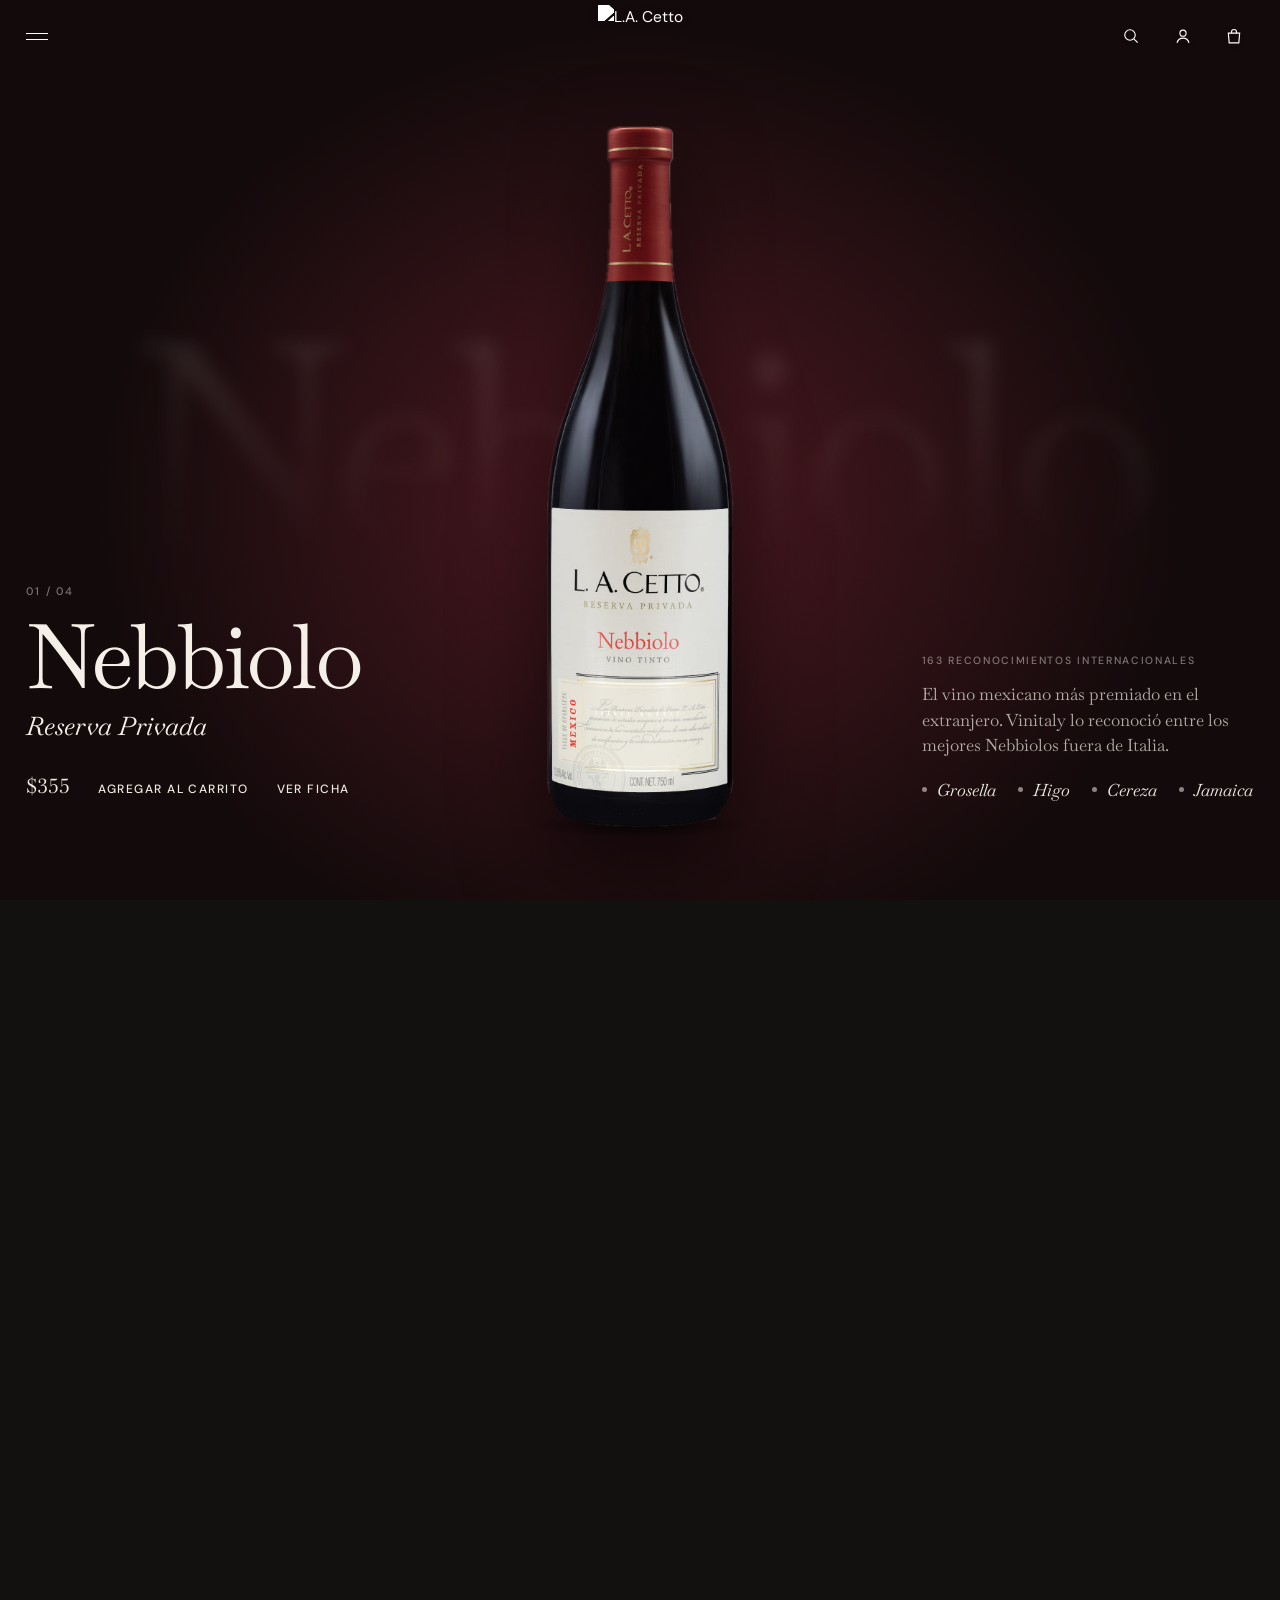
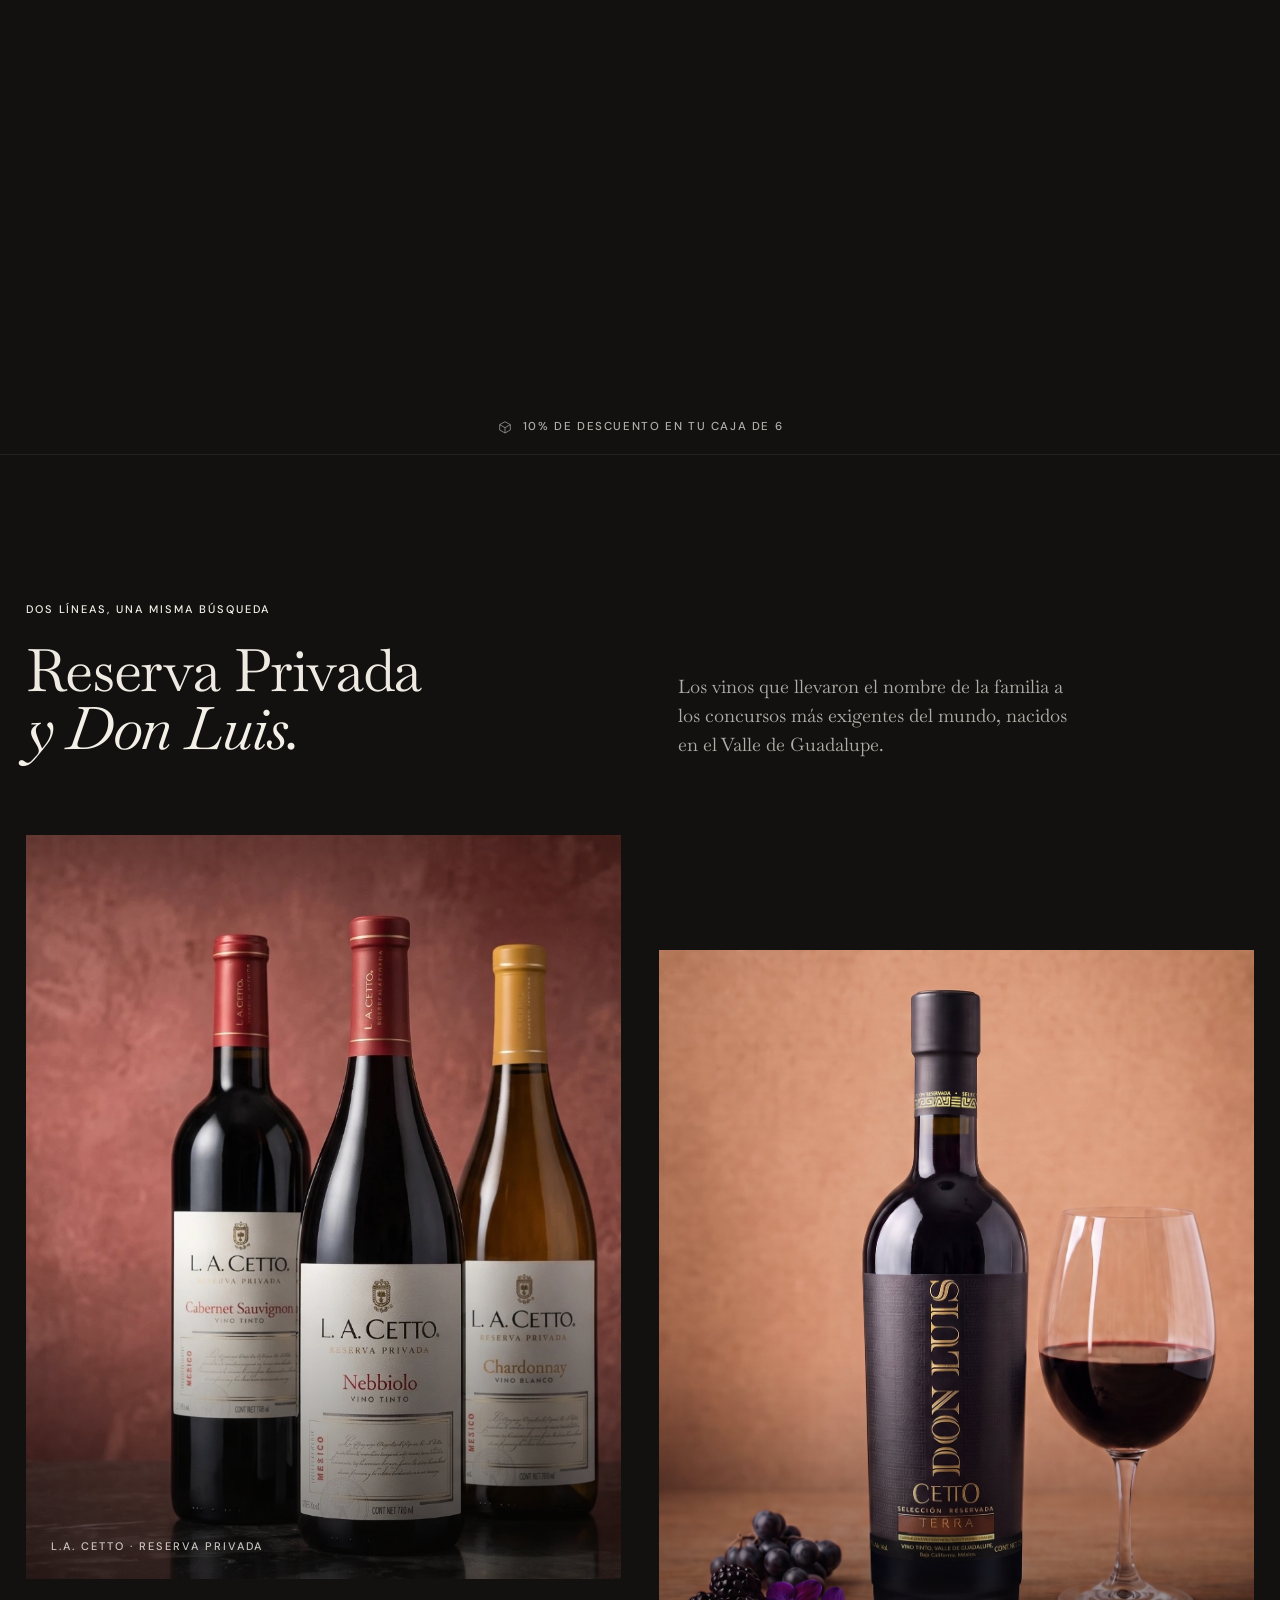
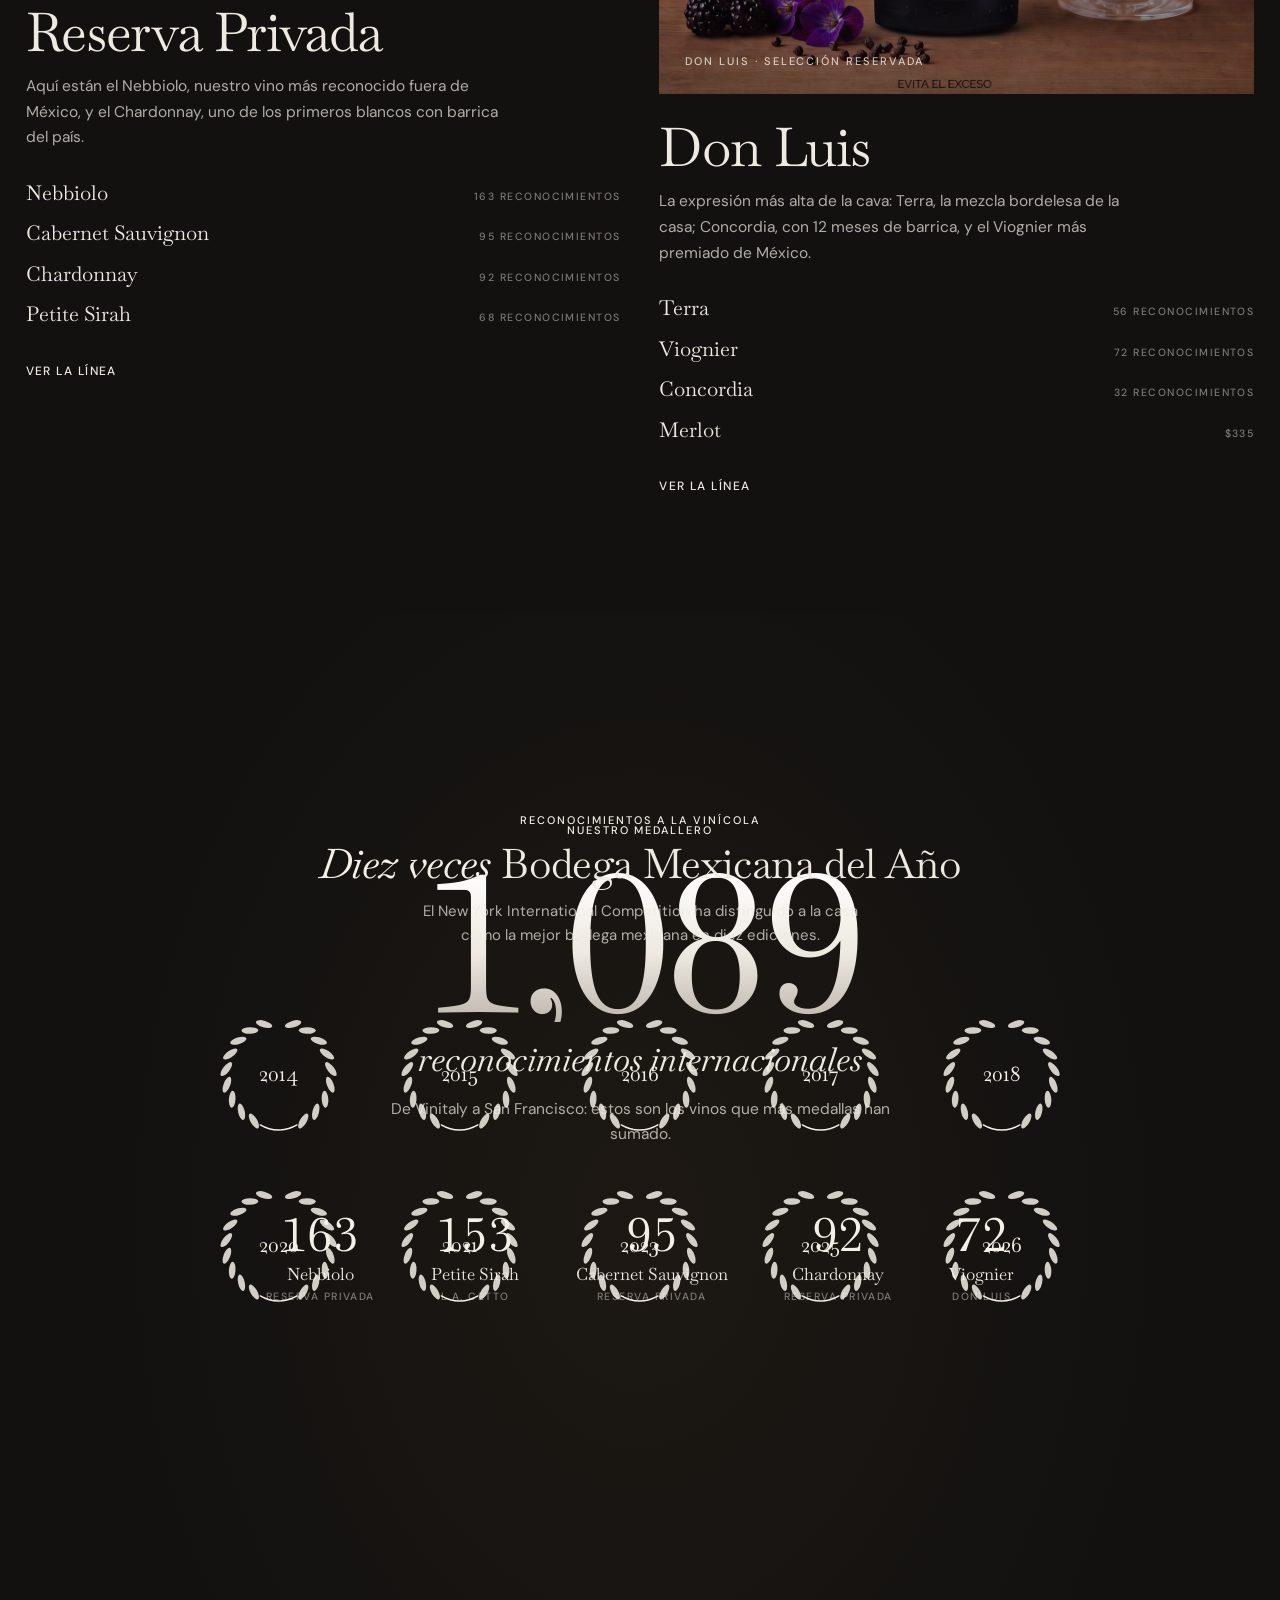
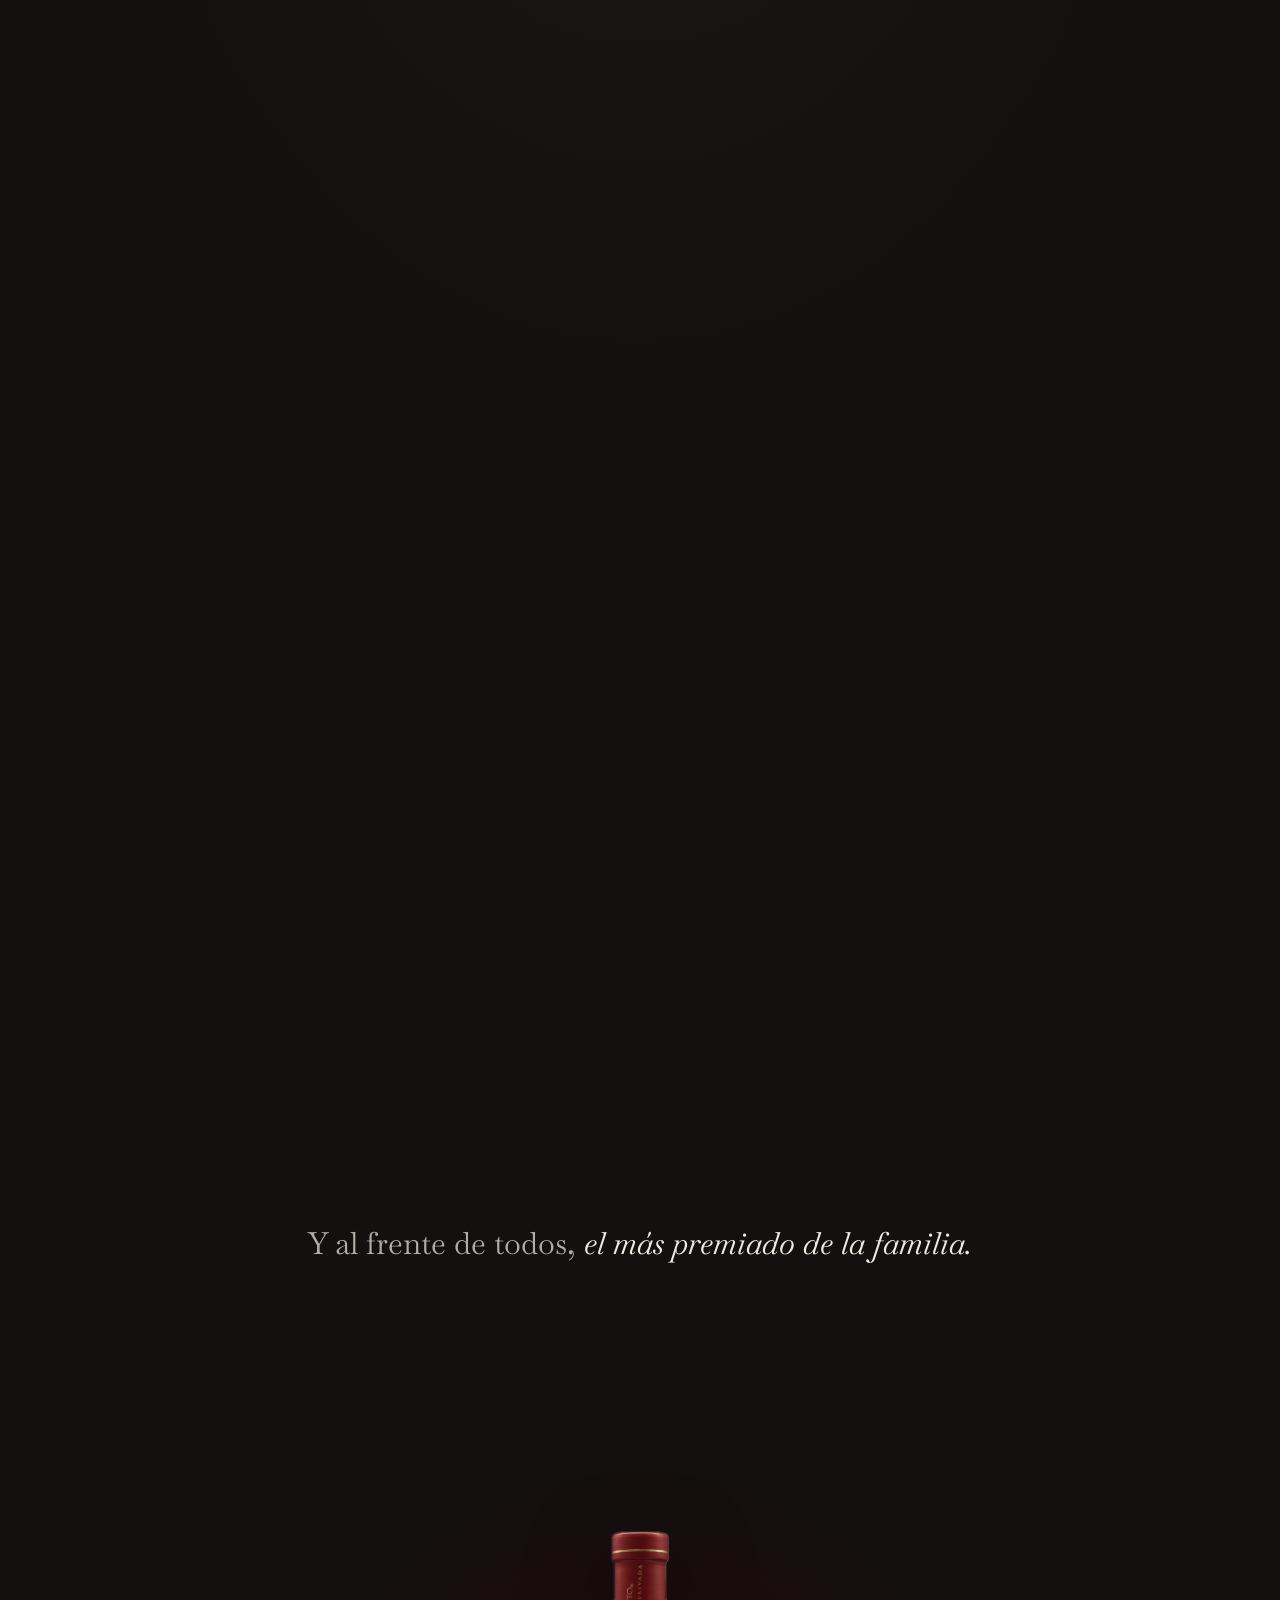
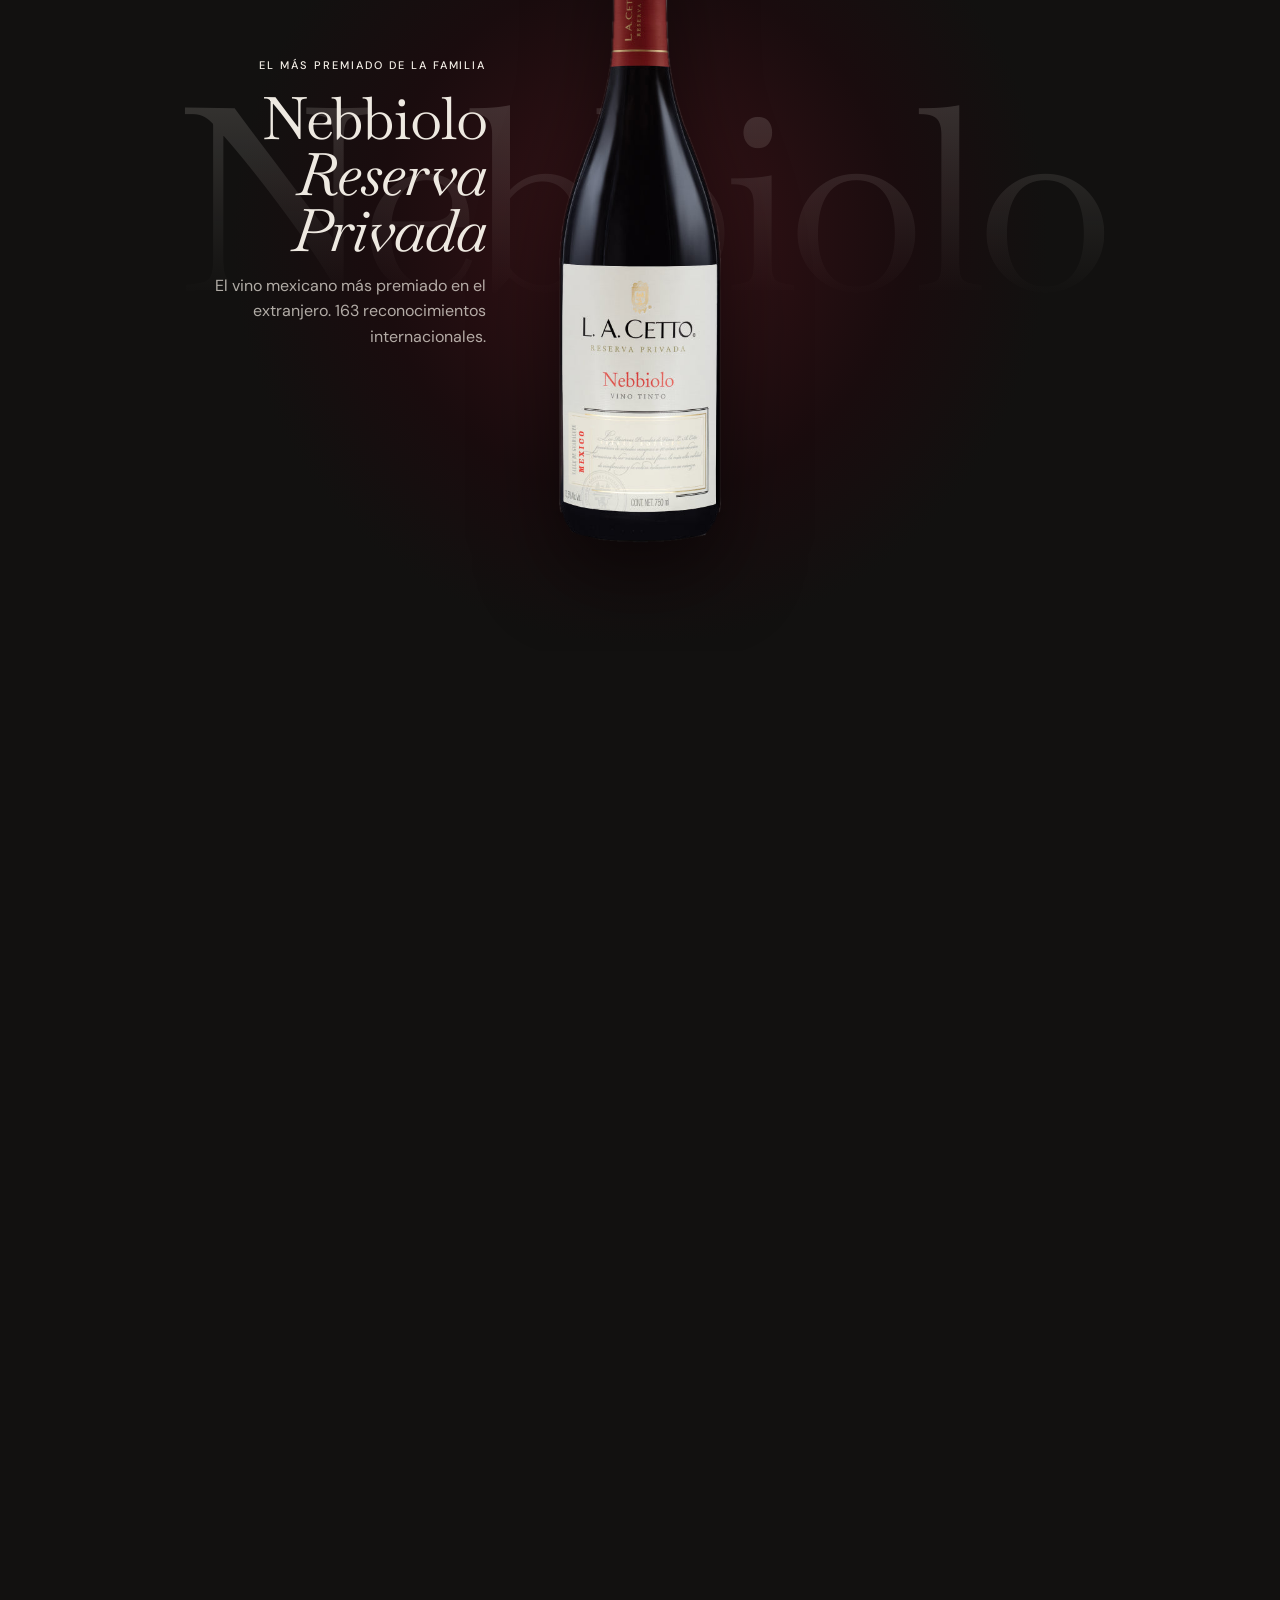
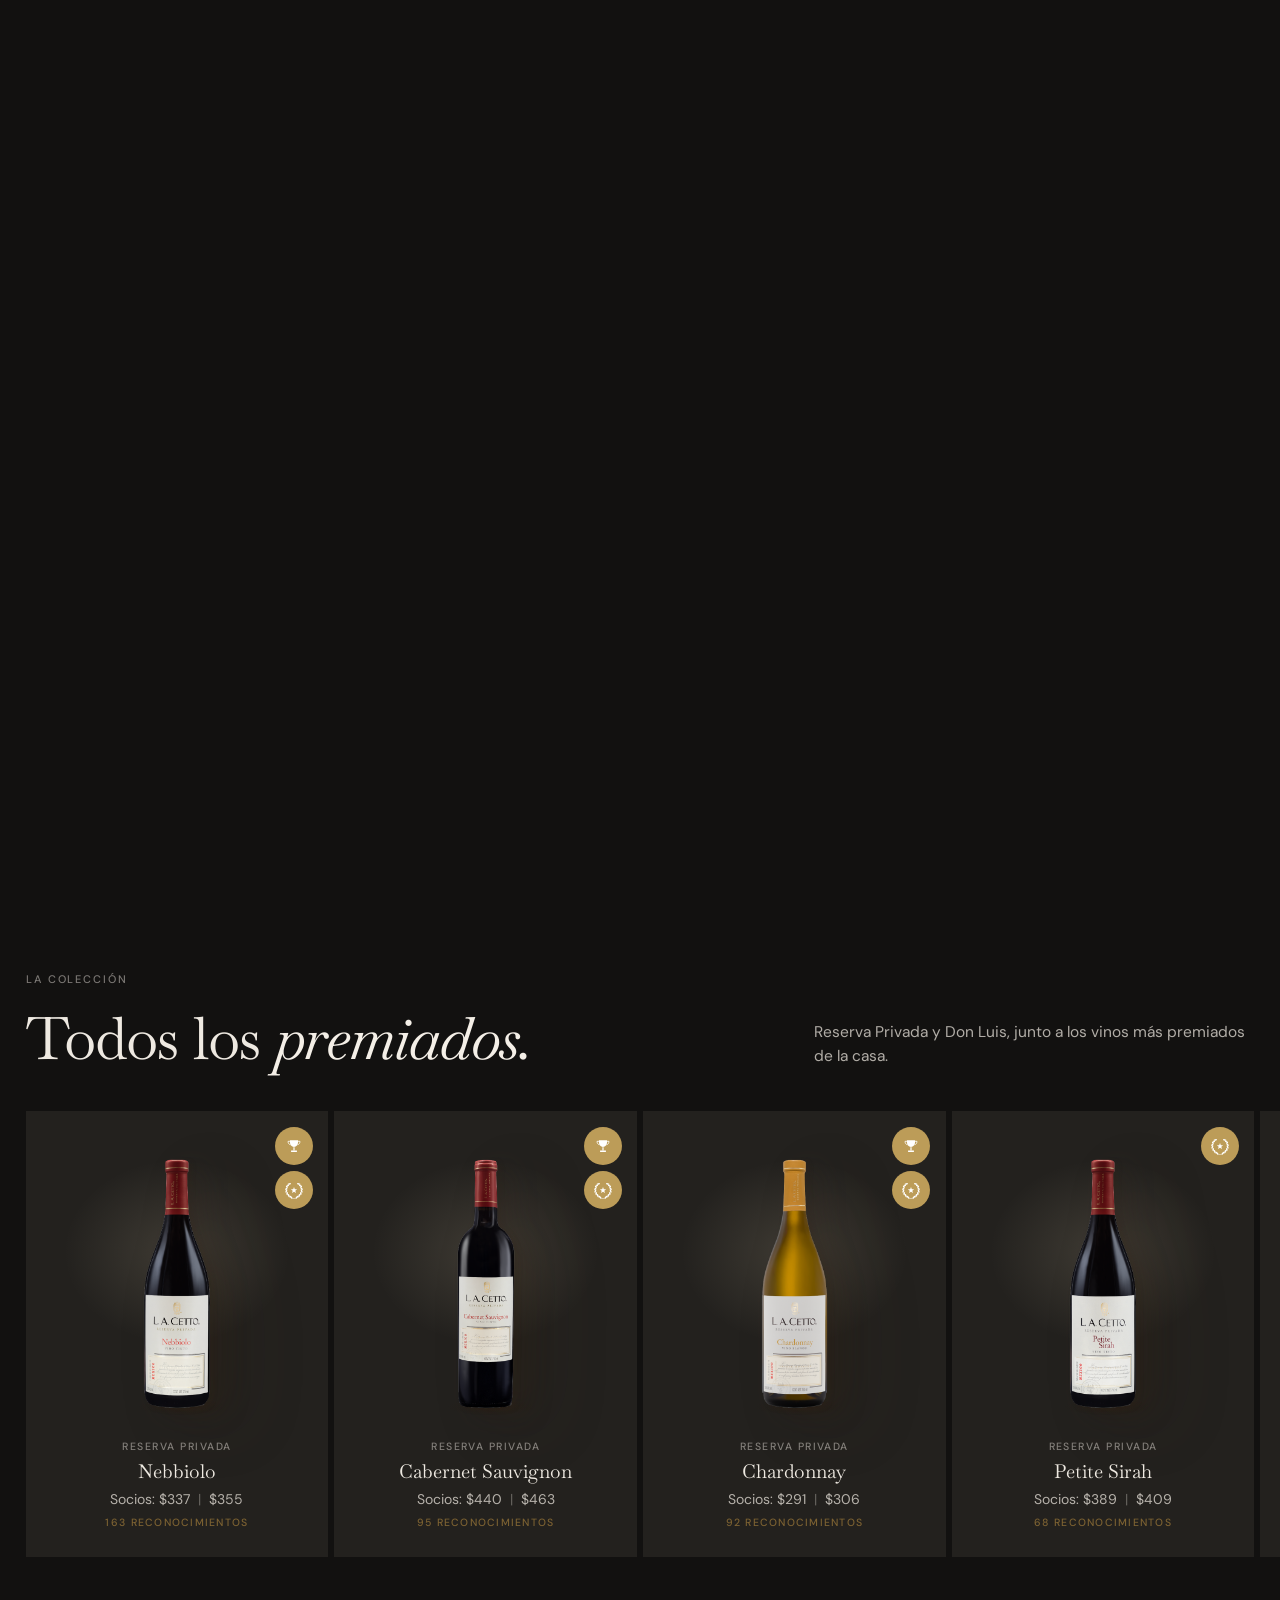
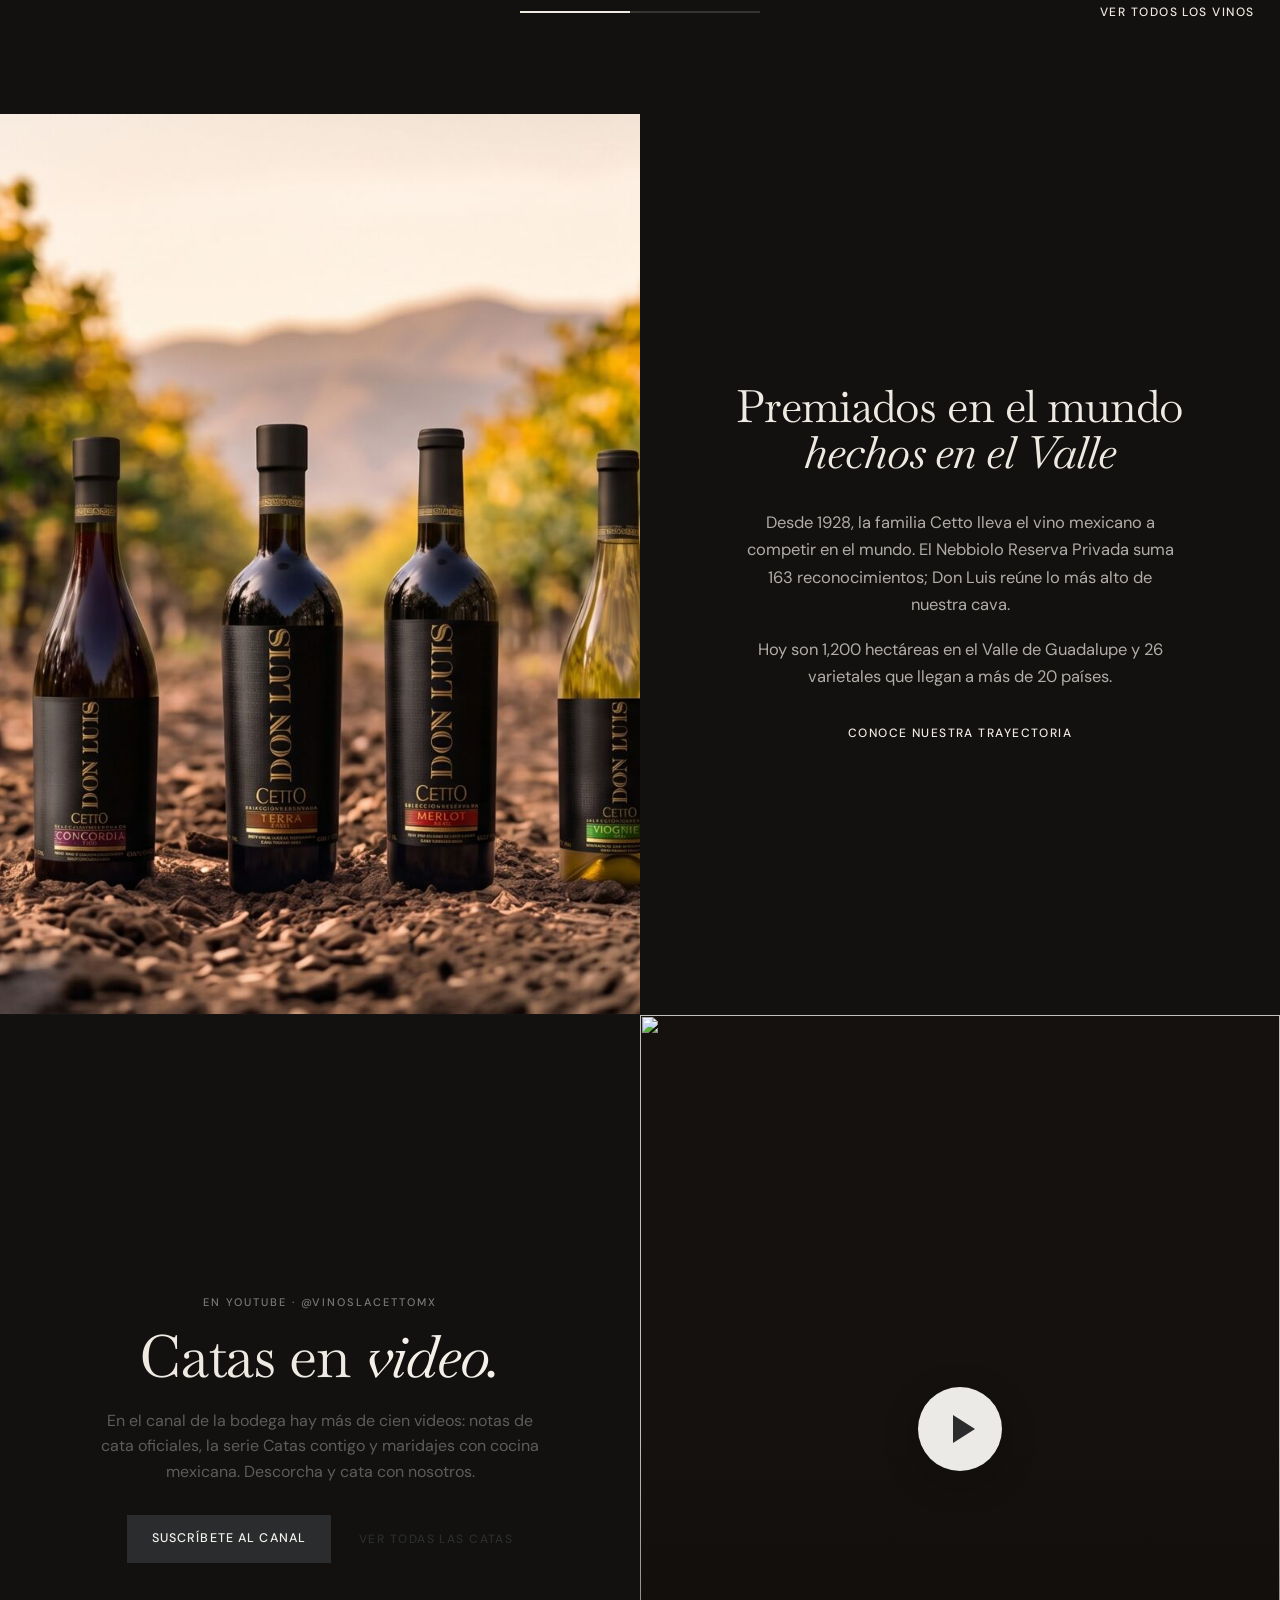
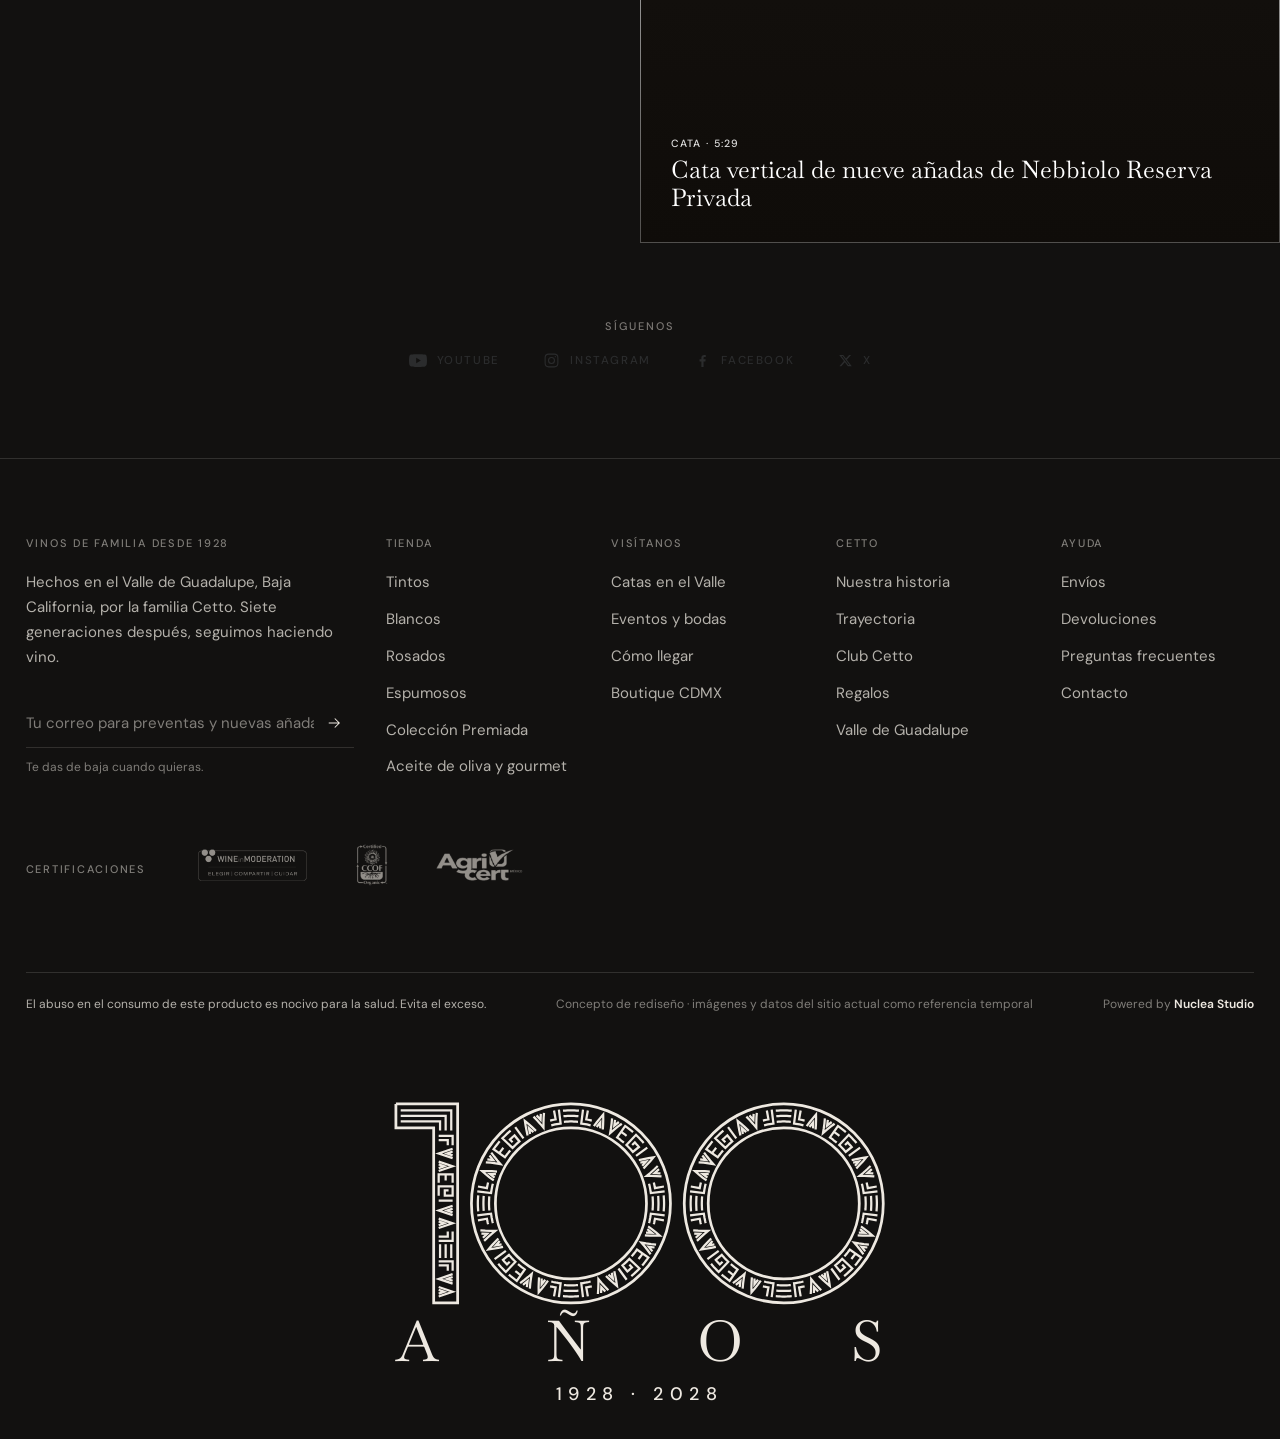
==== commit 817b2cfb: "Celular: Colección sin saltos, visita y reserva interactivas, menú pulido - Colección: el barrido en" ====
--- a/lacetto-coleccion.html
+++ b/lacetto-coleccion.html
@@ -223,19 +223,28 @@
 body.dk.lt footer.ft{--fc:var(--ink);--fc2:var(--ink2);--fc3:var(--ink3);--fl:var(--line)}
 
 @media (max-width:900px){
-  /* celular: cada banner ocupa una pantalla de scroll y recorta su escena, que queda fija; al subir, el siguiente
-     se descubre de abajo hacia arriba sobre el actual (lo hace el navegador al hacer scroll, sin JS: no tiembla) */
-  .cp-stick{height:auto}
-  .cp-stage{position:relative;height:calc(var(--n,4) * 100svh);overflow:visible}
+  /* celular: la escena se queda (sticky) y cada vino nuevo se descubre de abajo hacia arriba sobre el anterior.
+     El barrido lo mueve el propio scroll con transform (animación ligada al scroll, en la GPU): sin JS ni capas fijas,
+     que en iPhone se repintaban tarde y dejaban franjas grises */
+  .cp-stick{height:calc((var(--n,4) - 1) * 100svh + 100lvh);timeline-scope:--cp1,--cp2,--cp3,--cp4,--cp5,--cp6}
+  .cp-stage{position:sticky;top:0;height:100lvh;overflow:hidden}
   .cp-panels{position:absolute;inset:0}
-  .cp-panel{position:absolute;left:0;right:0;top:calc(var(--i,0) * 100svh);bottom:auto;height:100svh;overflow:visible;clip:rect(0,auto,auto,0);clip-path:inset(0)!important;visibility:visible!important;will-change:auto}
-  .cp-in{position:fixed;top:0;left:0;right:0;bottom:auto;height:100lvh}
+  .cp-panel{position:absolute;inset:0;overflow:hidden;clip-path:none!important;visibility:visible!important;will-change:transform}
+  .cp-in{position:absolute;inset:0;will-change:transform}
+  .cp-spc{display:block;position:absolute;left:0;width:1px;height:100svh;top:calc(var(--k) * 100svh);pointer-events:none;visibility:hidden}
+  .cp-panel:not(:first-child){animation:cpOut linear both;animation-range:entry 0% entry 100%}
+  .cp-panel:not(:first-child)>.cp-in{animation:cpIn linear both;animation-range:entry 0% entry 100%}
+  .cp-panel:nth-child(2),.cp-panel:nth-child(2)>.cp-in{animation-timeline:--cp1}
+  .cp-panel:nth-child(3),.cp-panel:nth-child(3)>.cp-in{animation-timeline:--cp2}
+  .cp-panel:nth-child(4),.cp-panel:nth-child(4)>.cp-in{animation-timeline:--cp3}
+  .cp-panel:nth-child(5),.cp-panel:nth-child(5)>.cp-in{animation-timeline:--cp4}
+  .cp-panel:nth-child(6),.cp-panel:nth-child(6)>.cp-in{animation-timeline:--cp5}
   .cp-panel+.cp-panel::after{content:"";position:absolute;z-index:10;left:0;right:0;top:0;height:1px;background:linear-gradient(90deg,rgba(255,255,255,0),rgba(255,255,255,.16) 25%,rgba(255,255,255,.16) 75%,rgba(255,255,255,0));pointer-events:none}
   .cp-cut{display:none}
   /* la botella al centro y más grande; el nombre de fondo detrás de ella, nítido */
-  .cp-b{bottom:auto;top:calc(62px + 2svh);height:min(58svh,calc(100svh - 341px))}
-  .cp-sh{bottom:auto;top:calc(62px + 2svh + min(58svh,calc(100svh - 341px)) - 12px);width:36vw}
-  .cp-word{top:calc(62px + 2svh + min(29svh,calc(50svh - 170px)));font-size:clamp(100px,28vw,210px);background:linear-gradient(180deg,rgba(238,233,225,.22) 0%,rgba(238,233,225,.07) 70%,rgba(238,233,225,.01) 100%);-webkit-background-clip:text;background-clip:text}
+  .cp-b{bottom:auto;top:calc(62px + 2svh);height:min(63svh,calc(100svh - 318px))}
+  .cp-sh{bottom:auto;top:calc(62px + 2svh + min(63svh,calc(100svh - 318px)) - 12px);width:38vw}
+  .cp-word{top:calc(62px + 2svh + min(31.5svh,calc(50svh - 159px)));font-size:clamp(100px,28vw,210px);background:linear-gradient(180deg,rgba(238,233,225,.22) 0%,rgba(238,233,225,.07) 70%,rgba(238,233,225,.01) 100%);-webkit-background-clip:text;background-clip:text}
   .cp-panel.lit .cp-word{opacity:1;filter:none}
   /* el texto se ancla a la pantalla chica (con la barra del navegador visible), arriba del botón flotante */
   .cp-l{left:var(--m);right:var(--m);width:auto;top:auto;bottom:calc(100lvh - 100svh + 84px + env(safe-area-inset-bottom))}
@@ -247,7 +256,7 @@
   .cpl-hd,.cpl-grid{grid-template-columns:minmax(0,1fr)}
   .wr{gap:14px 18px}
   .cpl-c:nth-child(2){margin-top:0}
-  .c3-canvas{width:86vw;top:38%;height:64svh}
+  .c3-canvas{width:100vw;top:45%;height:82svh}
   .c3-n{top:auto;bottom:calc(92px + env(safe-area-inset-bottom));width:auto;left:var(--m)!important;right:var(--m)!important;text-align:left!important;transform:translateY(18px)}
   .c3-n.on{transform:none}
   .c3-n.r p{margin-left:0}
@@ -311,6 +320,18 @@
 .yt-x{position:absolute;right:0;top:-44px;color:#fff;font:500 11px/1 var(--sans);letter-spacing:.14em;text-transform:uppercase;padding:12px 0}
 @media (max-width:1100px){.yt-grid{grid-template-columns:repeat(3,minmax(0,1fr))}}
 @media (max-width:900px){.yt-split{grid-template-columns:minmax(0,1fr);min-height:0}.yt-ph{order:-1;min-height:0;aspect-ratio:16/10}.yt-grid{display:flex;overflow-x:auto;scroll-snap-type:x mandatory;margin-inline:calc(var(--m) * -1);padding-inline:var(--m);scroll-padding-inline:var(--m);scrollbar-width:none}.yt-grid::-webkit-scrollbar{display:none}.yt-grid li{flex:0 0 70vw;scroll-snap-align:start}.cp-yt .vd-play{width:64px;height:64px;margin:-32px 0 0 -32px}.cp-yt .vd-play::before{left:26px;top:21px;border-width:11px 0 11px 17px}}
+@media (min-width:901px){.cp-spc{display:none}}
+@keyframes cpOut{from{transform:translate3d(0,100%,0)}to{transform:none}}
+@keyframes cpIn{from{transform:translate3d(0,-100%,0)}to{transform:none}}
+@supports not (animation-timeline:view()){
+  @media (max-width:900px){
+    .cp-stick{height:auto}
+    .cp-stage{position:relative;height:auto;overflow:visible}
+    .cp-panels{position:relative}
+    .cp-panel{position:sticky;top:0;height:100svh;inset:auto}
+    .cp-spc{display:none}
+  }
+}
 </style>
 </head>
 <body class="dk">
@@ -470,6 +491,7 @@
 ];
 const st=$('cpStick'),track=$('cpTrack'),stage=st.querySelector('.cp-stage'),cut=$('cpCut');
 st.style.setProperty('--n',W.length);
+for(let k=1;k<W.length;k++){const sp=document.createElement('i');sp.className='cp-spc';sp.setAttribute('aria-hidden','true');sp.style.setProperty('--k',k);sp.style.viewTimelineName='--cp'+k;st.appendChild(sp)}
 track.innerHTML=W.map((w,i)=>{const p=P[w.id],H='h2';
   const media=CP_FOTOS?'<img class="cp-ph" src="media/cp/cp-'+w.id+'.jpg" alt="'+p.line+' '+p.name+'"'+(i?' loading="lazy"':'')+'>'
     :'<span class="cp-word" aria-hidden="true">'+w.word+'</span><i class="cp-sh" aria-hidden="true"></i><img class="cp-b" src="media/cp/b-'+w.id+'.png" alt="'+p.line+' '+p.name+'"'+(i?' loading="lazy"':'')+'>';
@@ -494,7 +516,7 @@
   cut.style.opacity=edge<0?0:1;if(edge>=0)cut.style.top=edge+'%'}
 light(0,1500);
 /* móvil: cada banner se enciende al verse */
-{const pio=new IntersectionObserver(es=>es.forEach(en=>{if(en.isIntersecting&&mqM.matches)light(panels.indexOf(en.target),500)}),{threshold:.45});panels.forEach(p=>pio.observe(p))}
+{const pio=new IntersectionObserver(es=>es.forEach(en=>{if(en.isIntersecting&&mqM.matches)light(panels.indexOf(en.target),700)}),{threshold:.02});panels.forEach(p=>pio.observe(p))}
 
 /* ---------- 2. Las dos líneas ---------- */
 const lineList=ids=>ids.filter(id=>P[id]).map((id,k)=>'<li style="--i:'+(3+k)+'"><a href="'+PAGES.ficha+'?p='+id+'"><b>'+P[id].name+'</b><span>'+(P[id].medals?P[id].medals+' reconocimientos':money(P[id].price))+'</span></a></li>').join('');
--- a/cetto-base.css
+++ b/cetto-base.css
@@ -220,7 +220,7 @@
 /* Valle (foto/video que se expande) */
 .valle{height:230vh;position:relative;background:var(--bg)}
 .valle .stick{position:sticky;top:0;height:100svh;overflow:hidden;display:grid;place-items:center}
-.valle .frame{position:absolute;inset:0;clip-path:inset(var(--iy,16%) var(--ix,24%) var(--iy,16%) var(--ix,24%));background:#3b352d}
+.valle .frame{position:absolute;inset:0;clip-path:inset(var(--it,var(--iy,16%)) var(--ix,24%) var(--ib,var(--iy,16%)) var(--ix,24%));background:#3b352d}
 .valle .frame video,.valle .frame img{position:absolute;inset:0;width:100%;height:100%;object-fit:cover;transform:scale(var(--sc,1.12))}
 .valle .pre{position:absolute;inset:auto var(--m) var(--m) var(--m);display:flex;justify-content:space-between;align-items:flex-end;gap:24px;z-index:3;opacity:calc(1 - var(--to,0) * 1.6)}
 .valle .pre .it{font-size:clamp(20px,1.8vw,26px);max-width:18ch}
@@ -2345,3 +2345,149 @@
   #vtTabs [role=tab]{padding-block:9px}#vtTabs{margin-block:-9px}
   #fOpen,#fClose,#qzClose,.opts .more,#medalTag a,#ytSoc a,#crumbs a,.crumbs a,.pg-demo-l,nav[aria-label="Ayuda"] a{padding-block:9px;margin-block:-9px}
 }
+
+/* ===== Celular · ajustes del inicio (escritorio no cambia) ===== */
+@media (max-width:900px){
+  /* portada: en la entrada del video solo el título; el copy completo aparece cuando el video vuelve como banner */
+  .hero.intro .hcopy-c .hero-side{display:none}
+  /* flechas de los banners más discretas y sin botón de pausa */
+  .hero-next{width:36px;height:36px;background-color:transparent!important;-webkit-backdrop-filter:none!important;backdrop-filter:none!important;opacity:.85}
+  .hero-prev{right:calc(var(--m) + 36px + 6px)}
+  .hero-next .ar{width:15px;height:15px}
+  .hero-next .ring circle{opacity:.28}.hero-next .ring .p{opacity:.7}
+  .hero-pp{display:none!important}
+  #valle .v-pp{display:none}
+  /* momentos: deslizar de lado sobre la botella cambia de vino (lo atiende el script, no el carrusel) */
+  .mo-w{touch-action:pan-y}
+  /* líneas: el botón centrado */
+  .ln-cta{left:50%;right:auto;transform:translateX(-50%)}
+}
+@media (max-width:640px){
+  :root{--m:12px}
+  /* cards más grandes a lo ancho y a lo alto */
+  .vc{flex-basis:86%;aspect-ratio:64/100}
+  /* avance del carrusel y "Ver todos los vinos" debajo, ambos al centro */
+  .vt-foot{flex-direction:column;justify-content:center;align-items:center;gap:18px}
+  .vt-all{position:static}
+  /* Enólogo: círculo oscuro con filo dorado; la primera vez se presenta con su nombre */
+  .eno-l{width:auto;min-width:52px;height:52px;padding:0 15px;justify-content:flex-start;gap:0;
+    box-shadow:inset 0 0 0 1px rgba(201,173,120,.5),0 16px 32px -14px rgba(20,14,8,.62)}
+  .eno-l-ic{color:#D4BC8C}
+  .eno-l-ic svg{width:22px;height:22px}
+  .eno-l .eno-l-t{display:inline-block;max-width:0;overflow:hidden;opacity:0;margin-left:0;white-space:nowrap;font:500 11px/1 var(--sans);letter-spacing:.14em;text-transform:uppercase;
+    transition:max-width .6s var(--ease),opacity .4s var(--ease),margin .6s var(--ease)}
+  .eno-l.peek .eno-l-t{max-width:170px;opacity:1;margin-left:11px}
+}
+/* pantallas táctiles: la botella de la card a la vista crece sola (como el hover de escritorio) */
+@media (hover:none),(max-width:900px){
+  .vc.grow .vc-img img{transform:translateY(-22px) scale(1.12);filter:drop-shadow(5px 6px 5px rgba(46,33,20,.16)) drop-shadow(20px 22px 18px rgba(46,33,20,.15)) drop-shadow(40px 40px 36px rgba(46,33,20,.1))}
+  .vc.grow .vc-sh{transform:translateX(-44%) scale(.66);opacity:.36}
+  .vc.grow .vc-img img,.vc.grow .vc-sh{transition-duration:1.4s}
+}
+
+/* ===== Celular · Valle, Arma tu caja, pie de página y encabezado ===== */
+.bx-size{display:none}
+@media (max-width:900px){
+  /* Valle: la frase va justo debajo del cuadro inicial */
+  .valle .pre{inset:var(--pt,auto) var(--m) auto var(--m);align-items:center;text-align:center}
+  .valle .pre .it{max-width:none}
+  /* Arma tu caja: ya armando, sin los pasos; con la caja llena, sin el carrusel */
+  .bx-build.started .steps{display:none}
+  .bx-build.started .bx-size{display:inline-flex;order:5;flex-basis:100%;justify-content:center;margin-top:2px;font-size:11px}
+  .bx-build.full .pk-fil,.bx-build.full .picks,.bx-build.full .pk-auto{display:none}
+  /* Encabezado sin franja: la hamburguesa queda fija; el logo y los botones se esconden al bajar y vuelven al subir */
+  .hdr.solid{background:transparent;box-shadow:none;pointer-events:none}
+  .hdr.solid .burger,.hdr.solid .logo,.hdr.solid .r{pointer-events:auto}
+  .hdr.hide{transform:none}
+  .hdr .logo,.hdr .r{transition:opacity .35s var(--ease),transform .45s var(--ease),background-color .3s}
+  .hdr.hide .logo,.hdr.hide .r{opacity:0;transform:translateY(-16px);pointer-events:none!important}
+  /* sobre el contenido cada grupo flota en una pastilla clara y translúcida, para leerse también sobre fotos */
+  .hdr.solid .burger,.hdr.solid .logo,.hdr.solid .r{background:rgba(243,241,236,.86);-webkit-backdrop-filter:blur(12px) saturate(1.2);backdrop-filter:blur(12px) saturate(1.2);box-shadow:0 8px 22px -12px rgba(20,14,8,.4)}
+  .hdr.solid .burger{width:42px;height:42px;min-height:0;padding:0;margin-left:0;border-radius:50%;justify-content:center}
+  .hdr.solid .burger .lb{display:none}
+  .hdr.solid .logo{border-radius:999px;padding:5px 18px}
+  .hdr.solid .logo img{height:30px}
+  .hdr.solid .r{border-radius:999px;padding:2px 3px}
+  html.hdr-up{--hh:58px}
+}
+@media (max-width:640px){
+  /* Pie de página: columnas plegables */
+  .ft-top{grid-template-columns:minmax(0,1fr);gap:0}
+  .ft-about{margin-bottom:30px}
+  .ft-col{border-top:1px solid var(--fl)}
+  .ft-col:last-child{border-bottom:1px solid var(--fl)}
+  .ft-col .ft-k{display:flex;justify-content:space-between;align-items:center;margin:0;padding:19px 0;cursor:pointer;-webkit-tap-highlight-color:transparent}
+  .ft-col .ft-k::after{content:"";width:8px;height:8px;margin-right:4px;border-right:1px solid currentColor;border-bottom:1px solid currentColor;transform:translateY(-2px) rotate(45deg);transition:transform .35s var(--ease)}
+  .ft-col.open .ft-k::after{transform:translateY(2px) rotate(-135deg)}
+  .ft-col ul{display:none;padding:0 0 22px}
+  .ft-col.open ul{display:flex}
+}
+
+/* Carruseles horizontales: solo se mueven de lado (sin esto el contenido también se arrastraba hacia arriba y abajo
+   dentro del carrusel, un movimiento libre en dos ejes) */
+.picks,.types,.prods,.mom-list,.vt-tabs,.pk-fil,.hx-row,.yt-grid,.ac-nav .in,.thumbs,.steps4,.rc-m,.xr-g,.rvw-g,.ttabs,.vt-rail,.ln-rail,.mo-vp{overflow-y:hidden;overscroll-behavior-x:contain}
+
+/* ===== Menú en celular: a todo lo ancho y con desplegables ===== */
+.msub{display:none}
+@media (max-width:900px){
+  .menu{top:0;bottom:0;left:0;width:100%;transform:translateX(-100%)}
+  .menu.on{transform:none}
+  .mprim .m-desk,.msec .m-dup{display:none}
+  .mprim li.has-sub>a{display:flex;align-items:center;justify-content:space-between;gap:16px}
+  .mprim li.has-sub>a::after{content:"";flex:none;width:10px;height:10px;margin-right:6px;border-right:1.2px solid currentColor;border-bottom:1.2px solid currentColor;opacity:.55;transform:translateY(-5px) rotate(45deg);transition:transform .4s var(--ease)}
+  .mprim li.open>a::after{transform:translateY(3px) rotate(-135deg)}
+  .mprim li.open>.msub{display:grid}
+  .msub{list-style:none;gap:12px;margin:0;padding:10px 0 20px 2px;animation:msubIn .45s var(--ease) both}
+  .mprim .msub a{font:400 16px/1.3 var(--sans);letter-spacing:.01em;color:var(--ink2);opacity:1!important}
+  @keyframes msubIn{from{opacity:0;transform:translateY(-6px)}to{opacity:1;transform:none}}
+}
+
+/* Celular: sin botones de pausa en banners y videos de ambiente (los videos de cata con sonido conservan su play) */
+@media (max-width:900px){.v-pp,.h-pp,.hero-pp,.es-pp{display:none!important}}
+
+/* ===== Celular · botón de menú y menú pulidos ===== */
+@media (max-width:900px){
+  /* botón de menú e íconos: vidrio esmerilado ligero, filo claro y sombra suave; a media página no vuelve el logo */
+  .hdr.solid .burger,.hdr.solid .r{background:rgba(250,248,244,.62);-webkit-backdrop-filter:blur(18px) saturate(1.6);backdrop-filter:blur(18px) saturate(1.6);
+    border:1px solid rgba(255,255,255,.62);box-shadow:0 10px 26px -14px rgba(20,14,8,.5),inset 0 1px 0 rgba(255,255,255,.55)}
+  .hdr.solid .burger{width:44px;height:44px}
+  .burger i{width:18px;flex:0 0 18px;height:6px;border-top-width:1.3px;border-bottom-width:1.3px}
+  .hdr.solid .r{padding:1px 3px}
+  .hdr.solid .r .nt.ic{border-color:transparent!important;background:none!important}
+  .hdr.solid.scr .logo{opacity:0;transform:translateY(-16px);pointer-events:none!important}
+  /* menú: cerrar en el mismo lugar que el botón de menú, renglones con filo fino y entrada escalonada */
+  .menu .l{padding:9px var(--m) 26px}
+  .m-top{min-height:46px}
+  .m-top .close{width:44px;height:44px;min-height:0;padding:0;justify-content:center;gap:0;border-radius:50%;border:1px solid rgba(43,44,45,.14);font-size:0;letter-spacing:0}
+  .m-top .close svg{width:15px;height:15px}
+  .m-100 .c100{height:38px}
+  .mprim{margin:20px 0 26px}
+  .mprim>li{border-bottom:1px solid rgba(43,44,45,.09)}
+  .mprim>li>a{font-size:29px;line-height:1.1;padding:13px 0}
+  .menu.on .mprim>li{animation:mIn .6s var(--ease) both}
+  .menu.on .mprim>li:nth-child(2){animation-delay:.04s}.menu.on .mprim>li:nth-child(3){animation-delay:.08s}.menu.on .mprim>li:nth-child(4){animation-delay:.12s}
+  .menu.on .mprim>li:nth-child(5){animation-delay:.16s}.menu.on .mprim>li:nth-child(6){animation-delay:.2s}.menu.on .mprim>li:nth-child(7){animation-delay:.24s}
+  .menu.on .mprim>li:nth-child(8){animation-delay:.28s}.menu.on .mprim>li:nth-child(9){animation-delay:.32s}.menu.on .mprim>li:nth-child(10){animation-delay:.36s}
+  @keyframes mIn{from{opacity:0;transform:translateY(12px)}to{opacity:1;transform:none}}
+  .msub{padding:0 0 18px 2px}
+  .menu .m-cta{display:flex;align-self:stretch;justify-content:center;height:52px;margin-top:4px}
+  .menu .msec{grid-template-columns:1fr 1fr;margin-top:20px;padding-top:0;border-top:0;font-size:14px}
+  /* líneas: una tira que se desliza de lado en lugar de la cuadrícula larga */
+  .menu .r{padding:6px 0 30px;background:var(--bg)}
+  .menu .r .lines-h{padding:0 var(--m)}
+  .mp[data-pane="vinos"] .lgrid{display:flex;gap:10px;overflow-x:auto;overflow-y:hidden;scroll-snap-type:x mandatory;scrollbar-width:none;padding:0 var(--m);scroll-padding:0 var(--m);overscroll-behavior-x:contain}
+  .mp[data-pane="vinos"] .lgrid::-webkit-scrollbar{display:none}
+  .mp[data-pane="vinos"] .lgrid .lc{flex:0 0 42%;scroll-snap-align:start}
+  .mp[data-pane="vinos"] .lgrid .lc .fld{height:150px}
+}
+@media (max-width:900px) and (prefers-reduced-motion:reduce){.menu.on .mprim>li{animation:none}}
+@media (max-width:900px){
+  .hdr.solid.on-dark{color:#fff}
+  .hdr.solid.on-dark .burger,.hdr.solid.on-dark .r{background:rgba(24,19,15,.48);border-color:rgba(255,255,255,.16);box-shadow:0 10px 26px -14px rgba(0,0,0,.65),inset 0 1px 0 rgba(255,255,255,.1)}
+  .hdr.solid.on-dark .cartb .badge{background:#F3F1EC;color:var(--ink)}
+}
+/* Celular: áreas táctiles de los enlaces pequeños que quedaban justo debajo de 24 px */
+@media (pointer:coarse),(max-width:900px){
+  #pRate,#pMedal,.ul-in{padding-block:4px;margin-block:-4px}
+  input[type=checkbox],input[type=radio]{width:20px;height:20px}
+}
